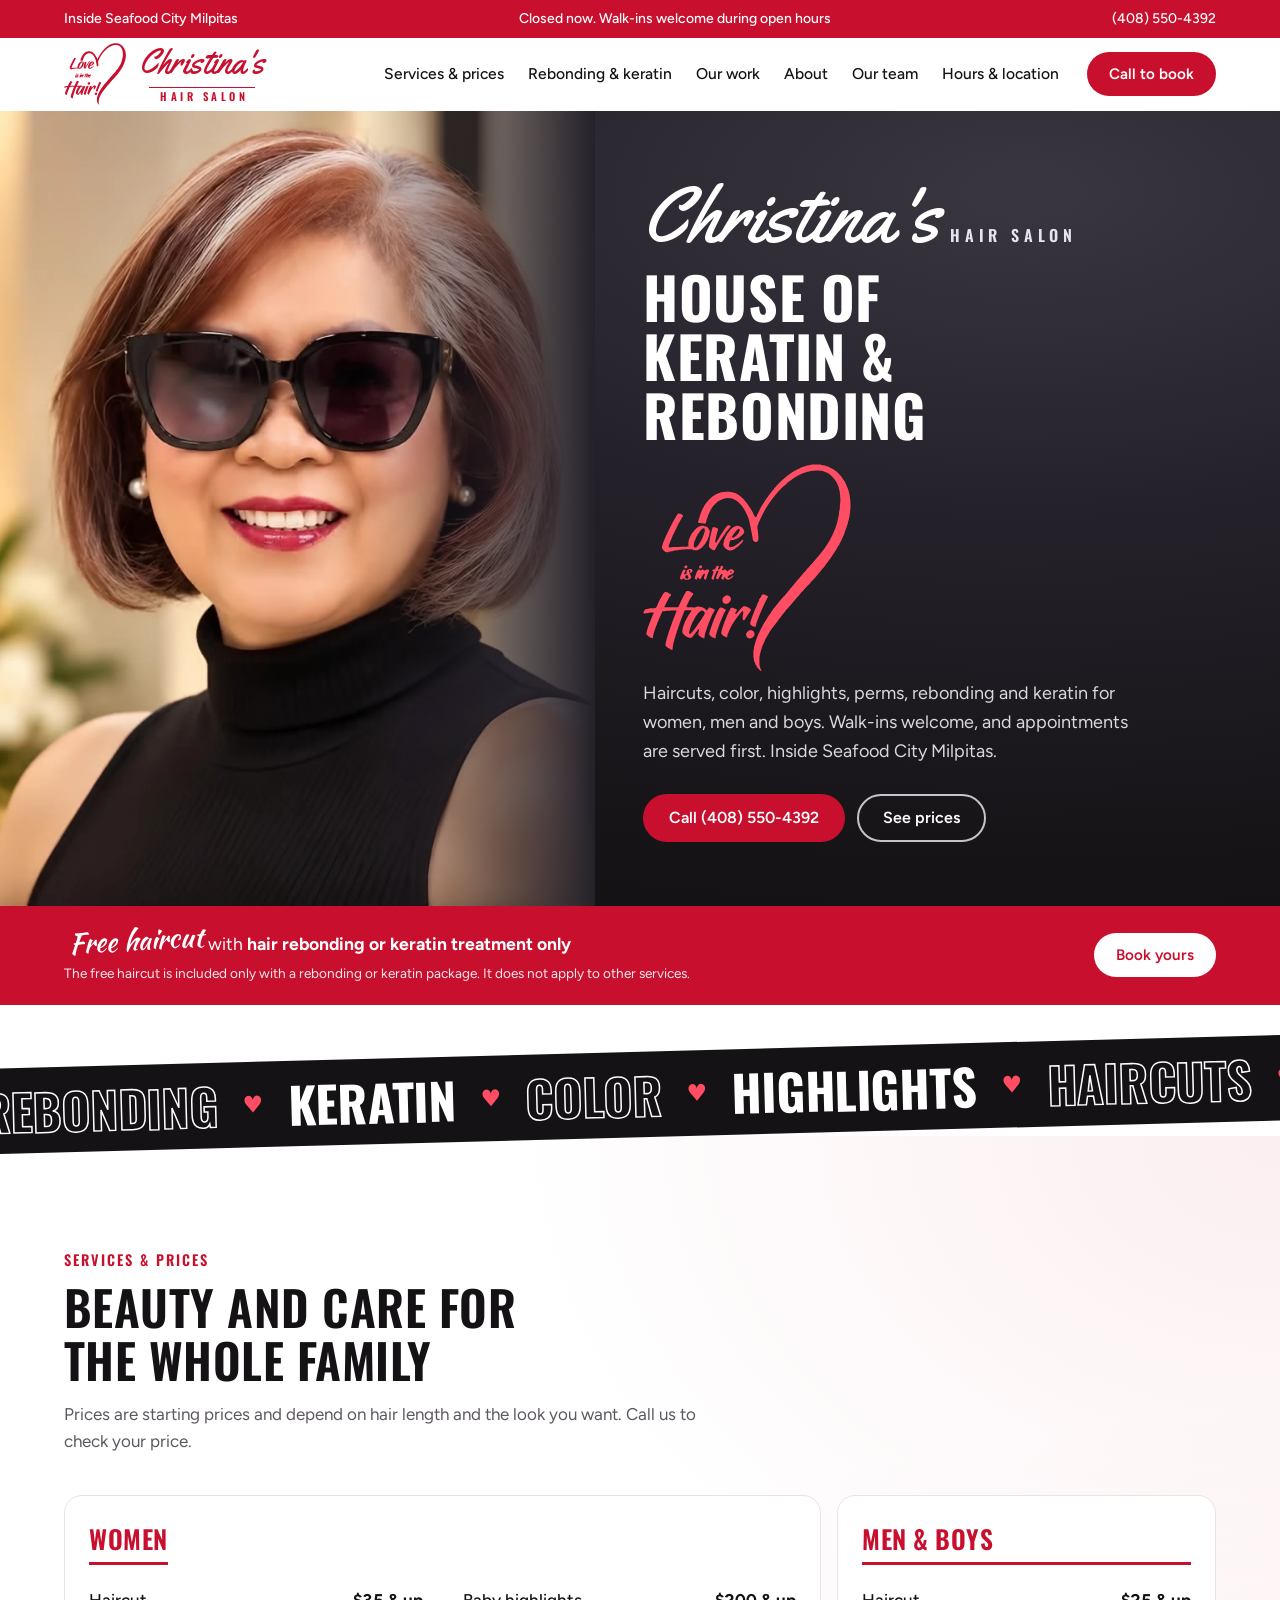
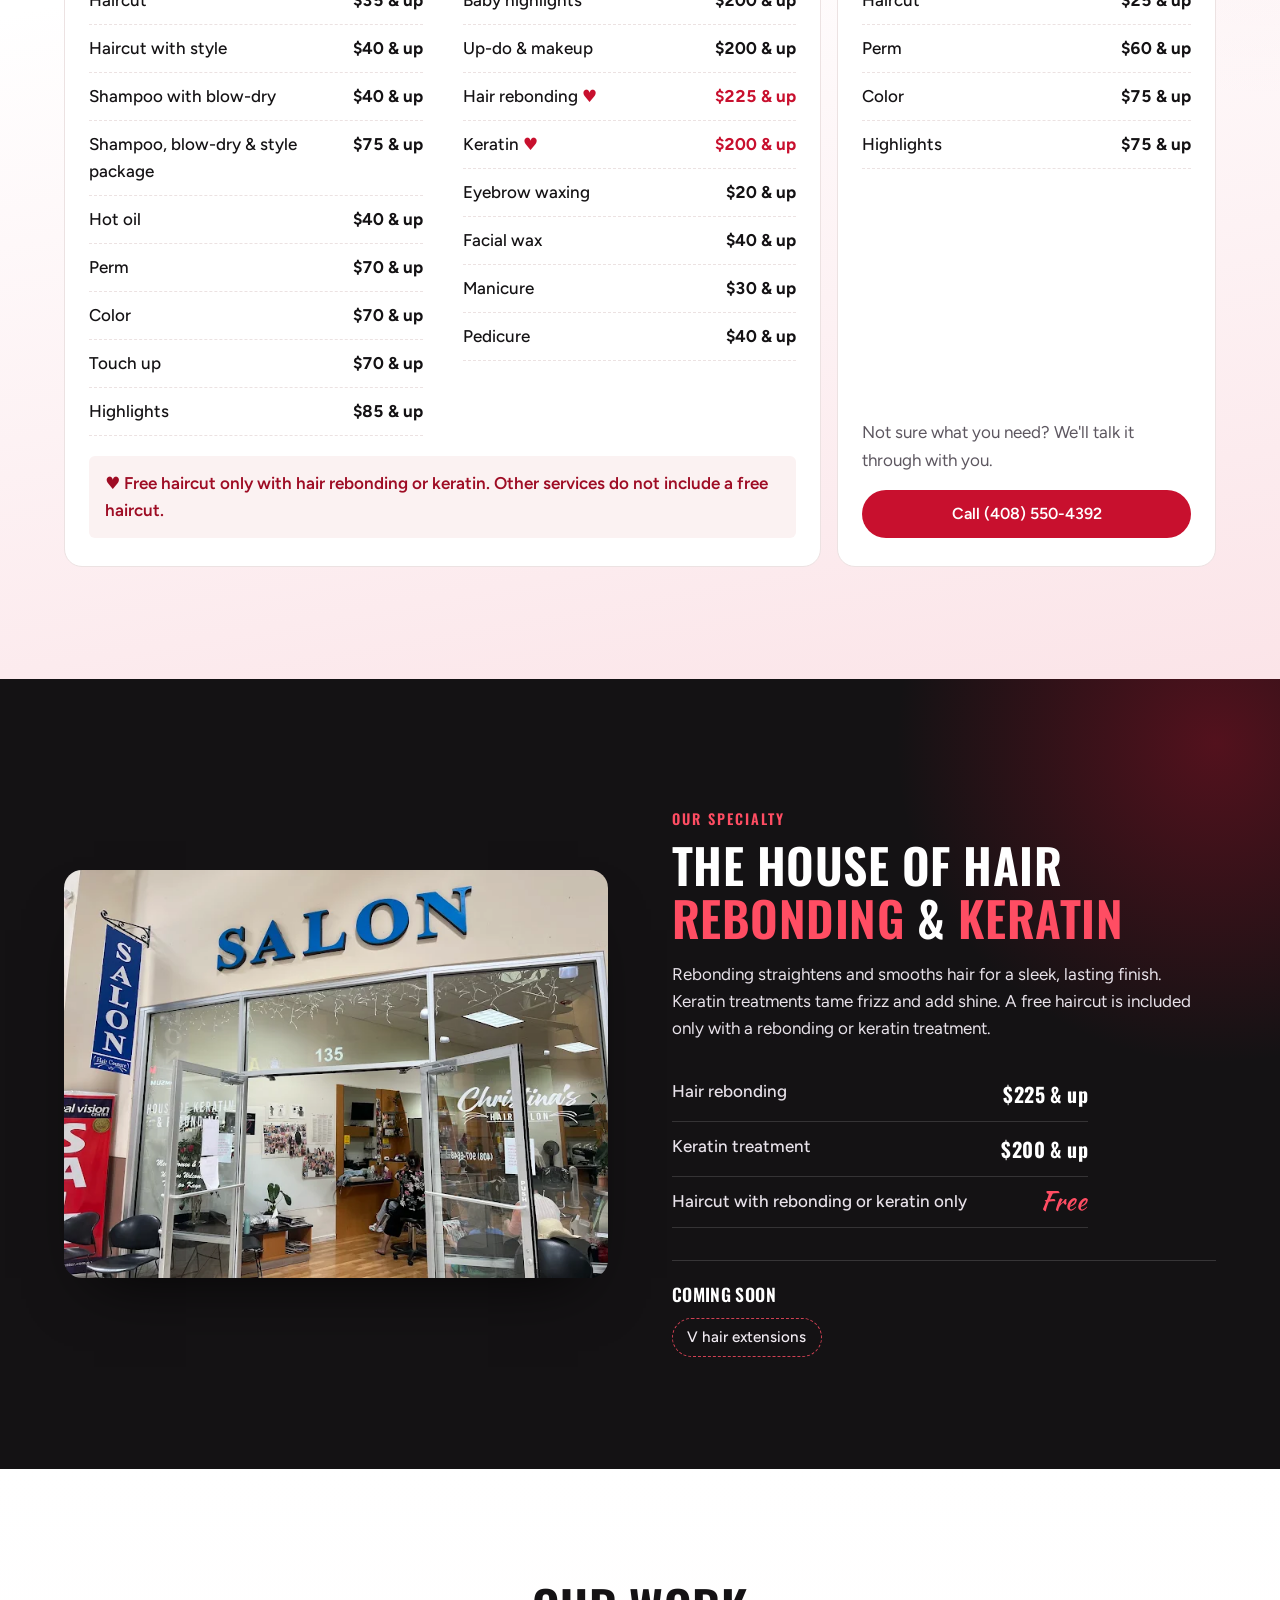
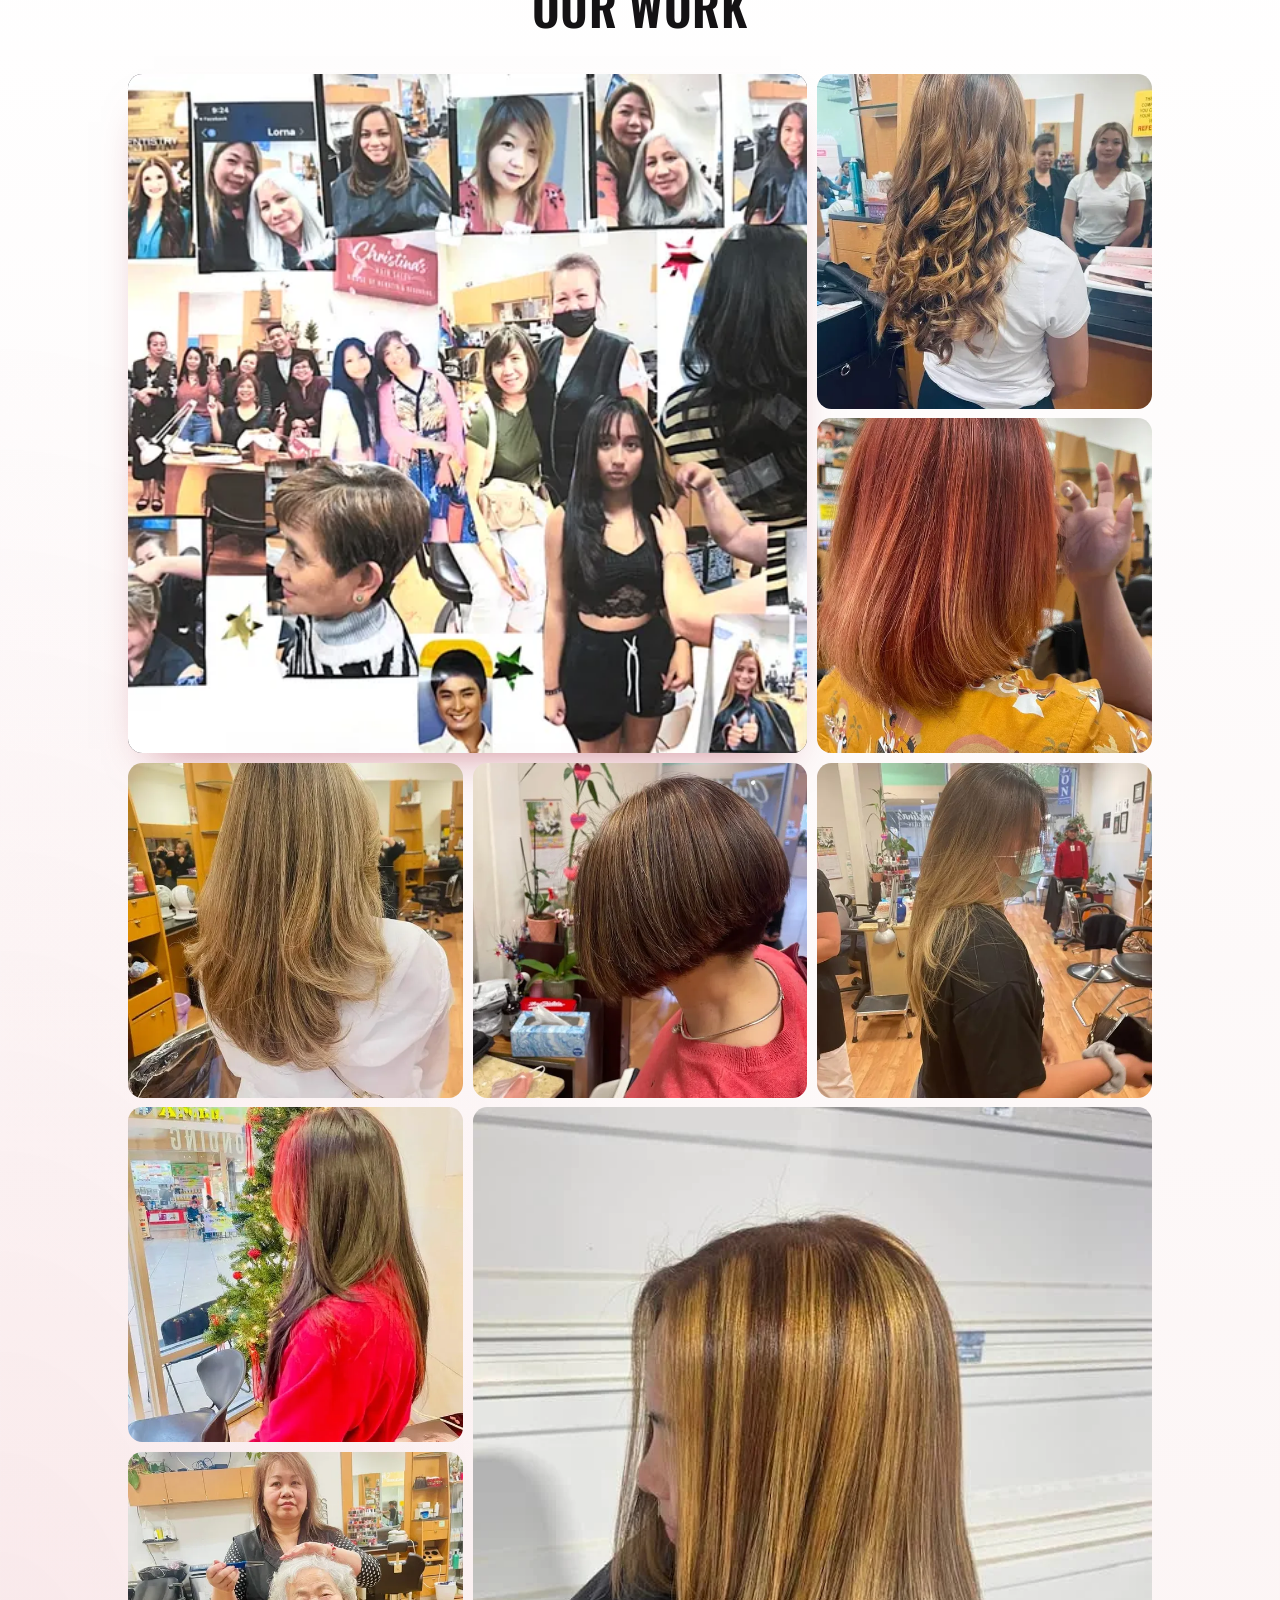
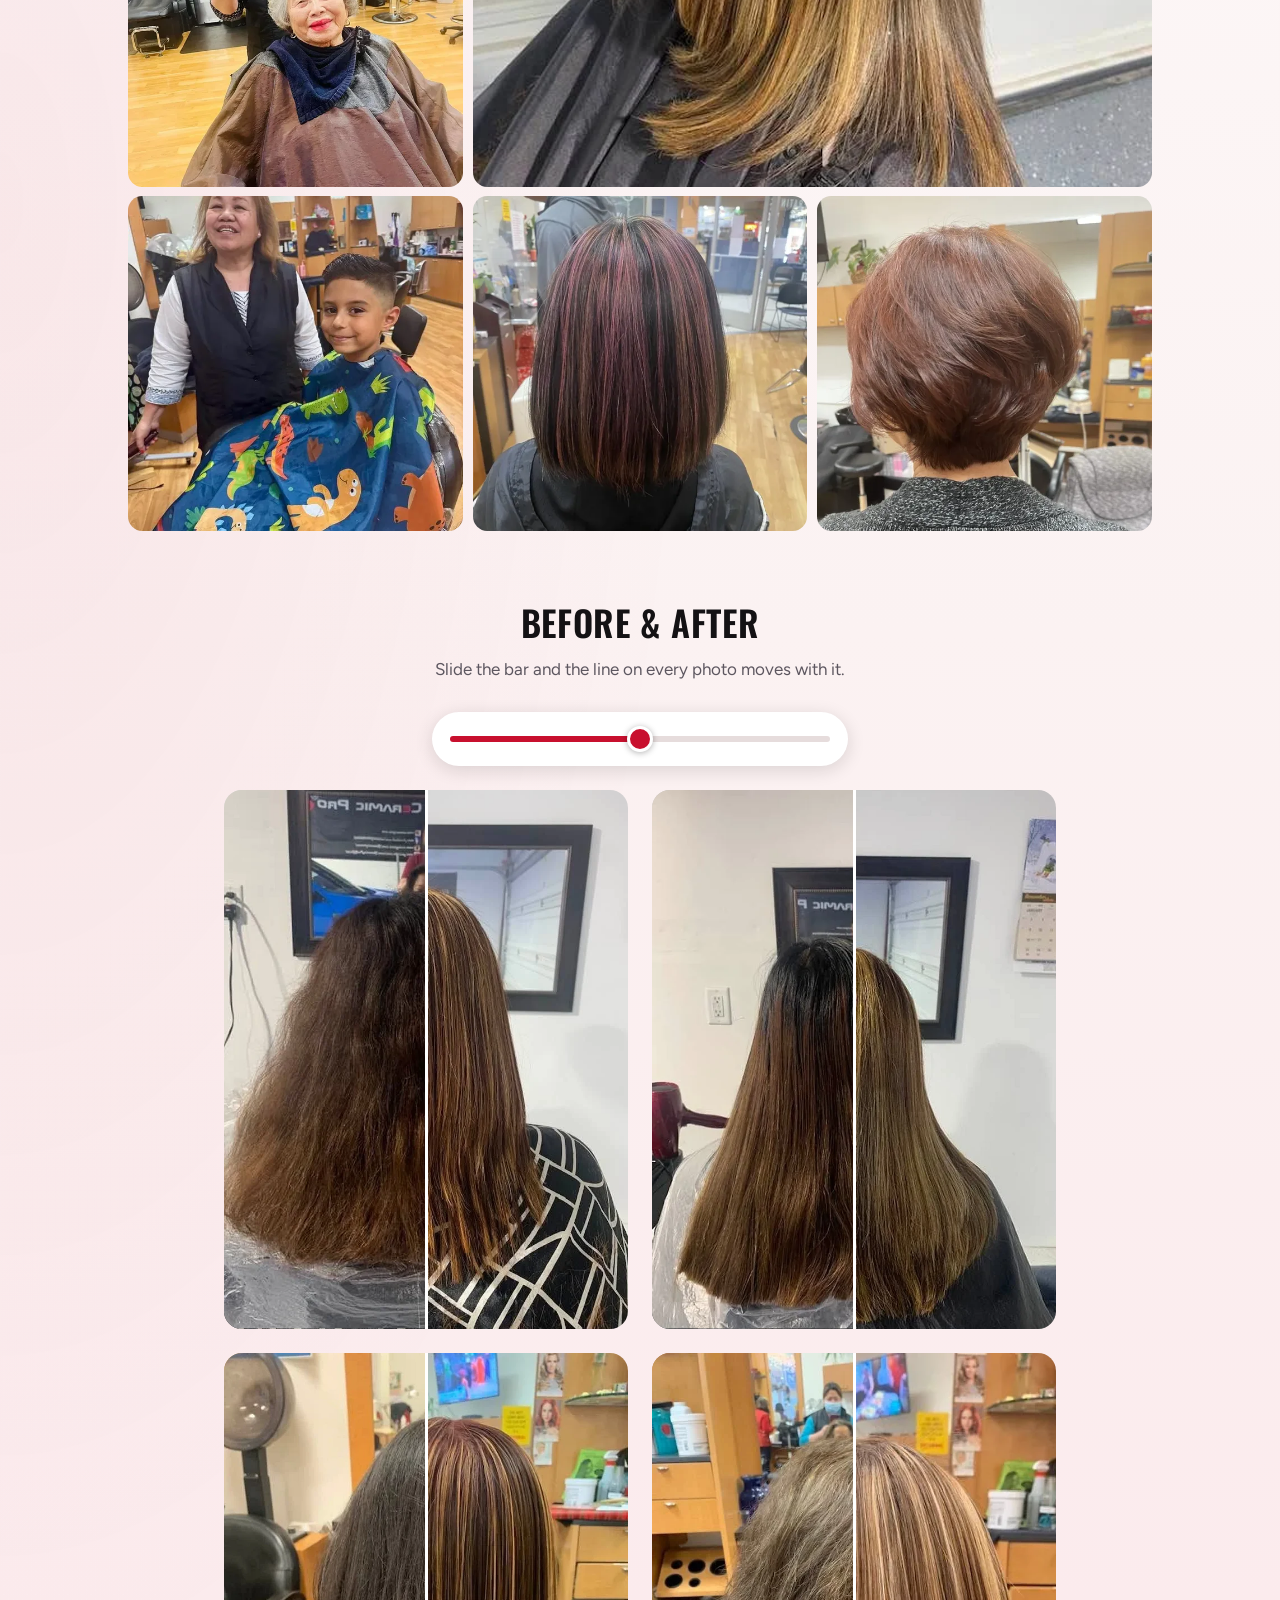
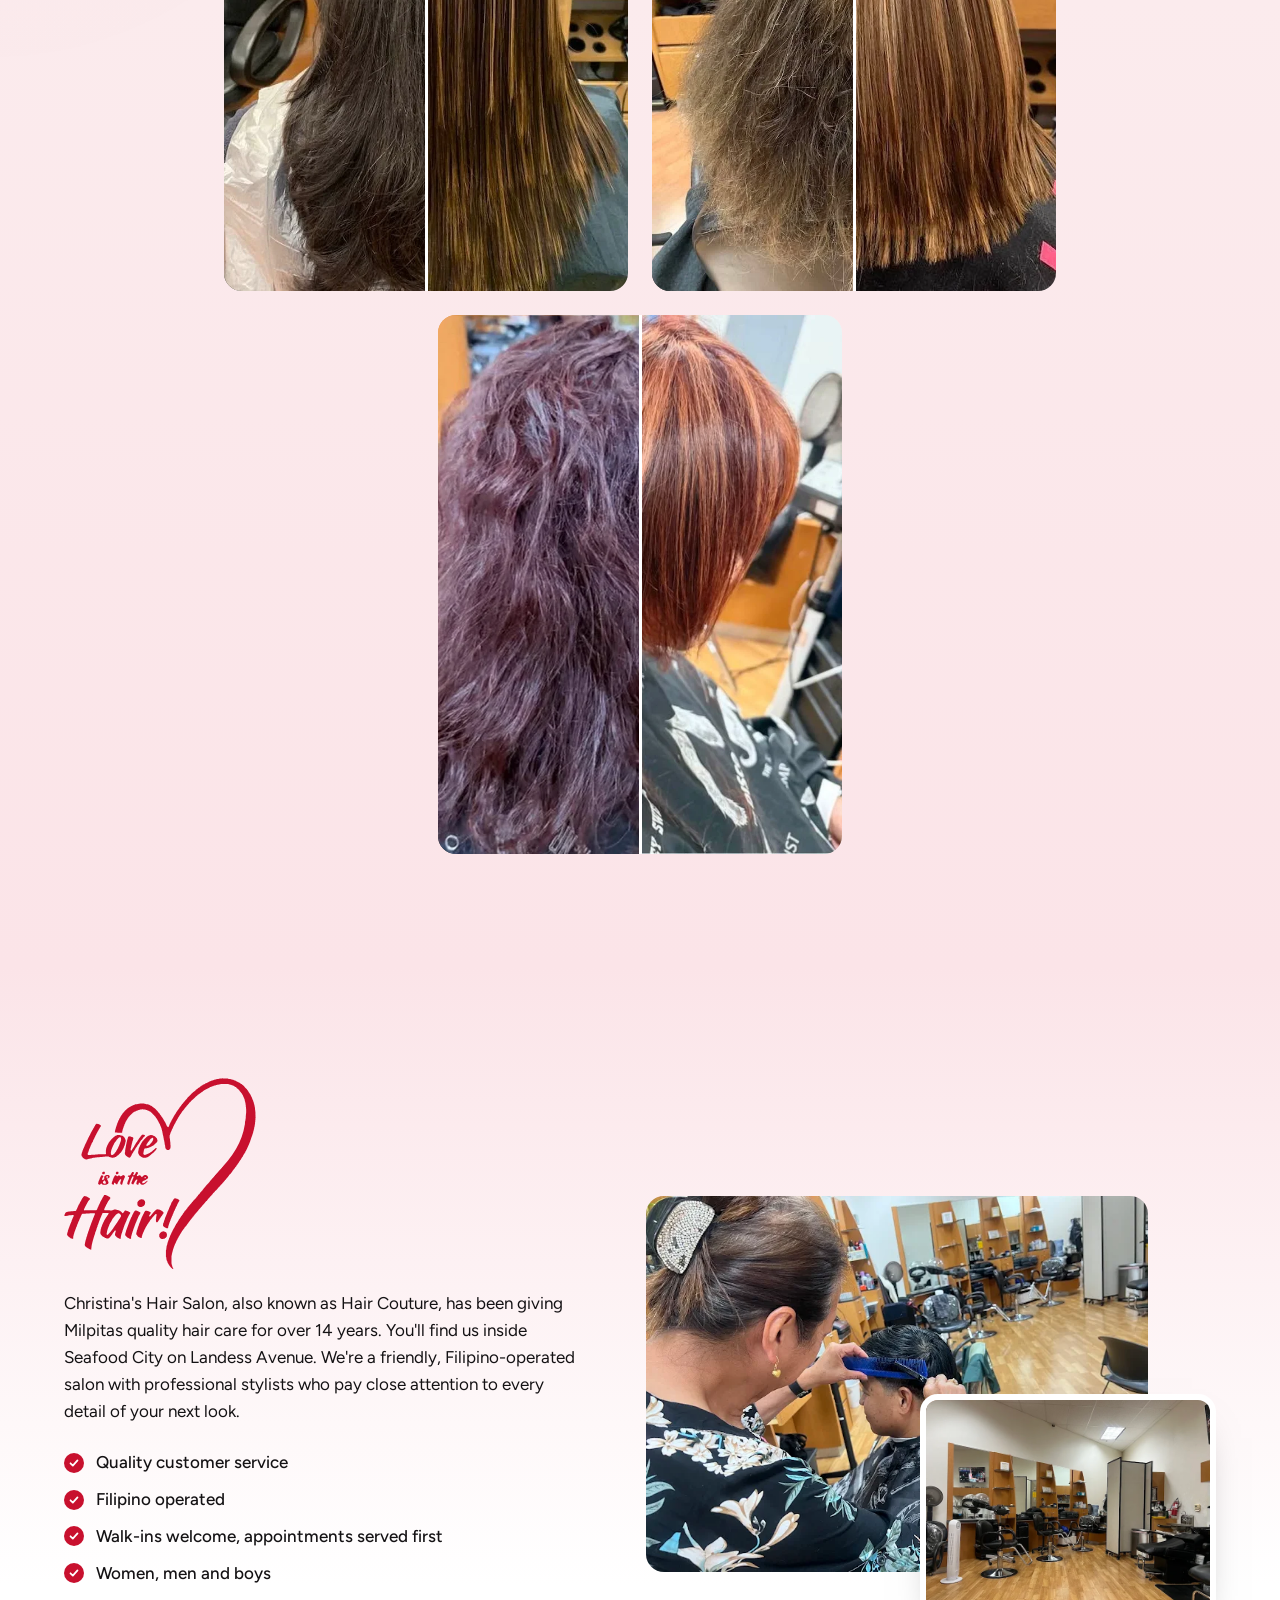
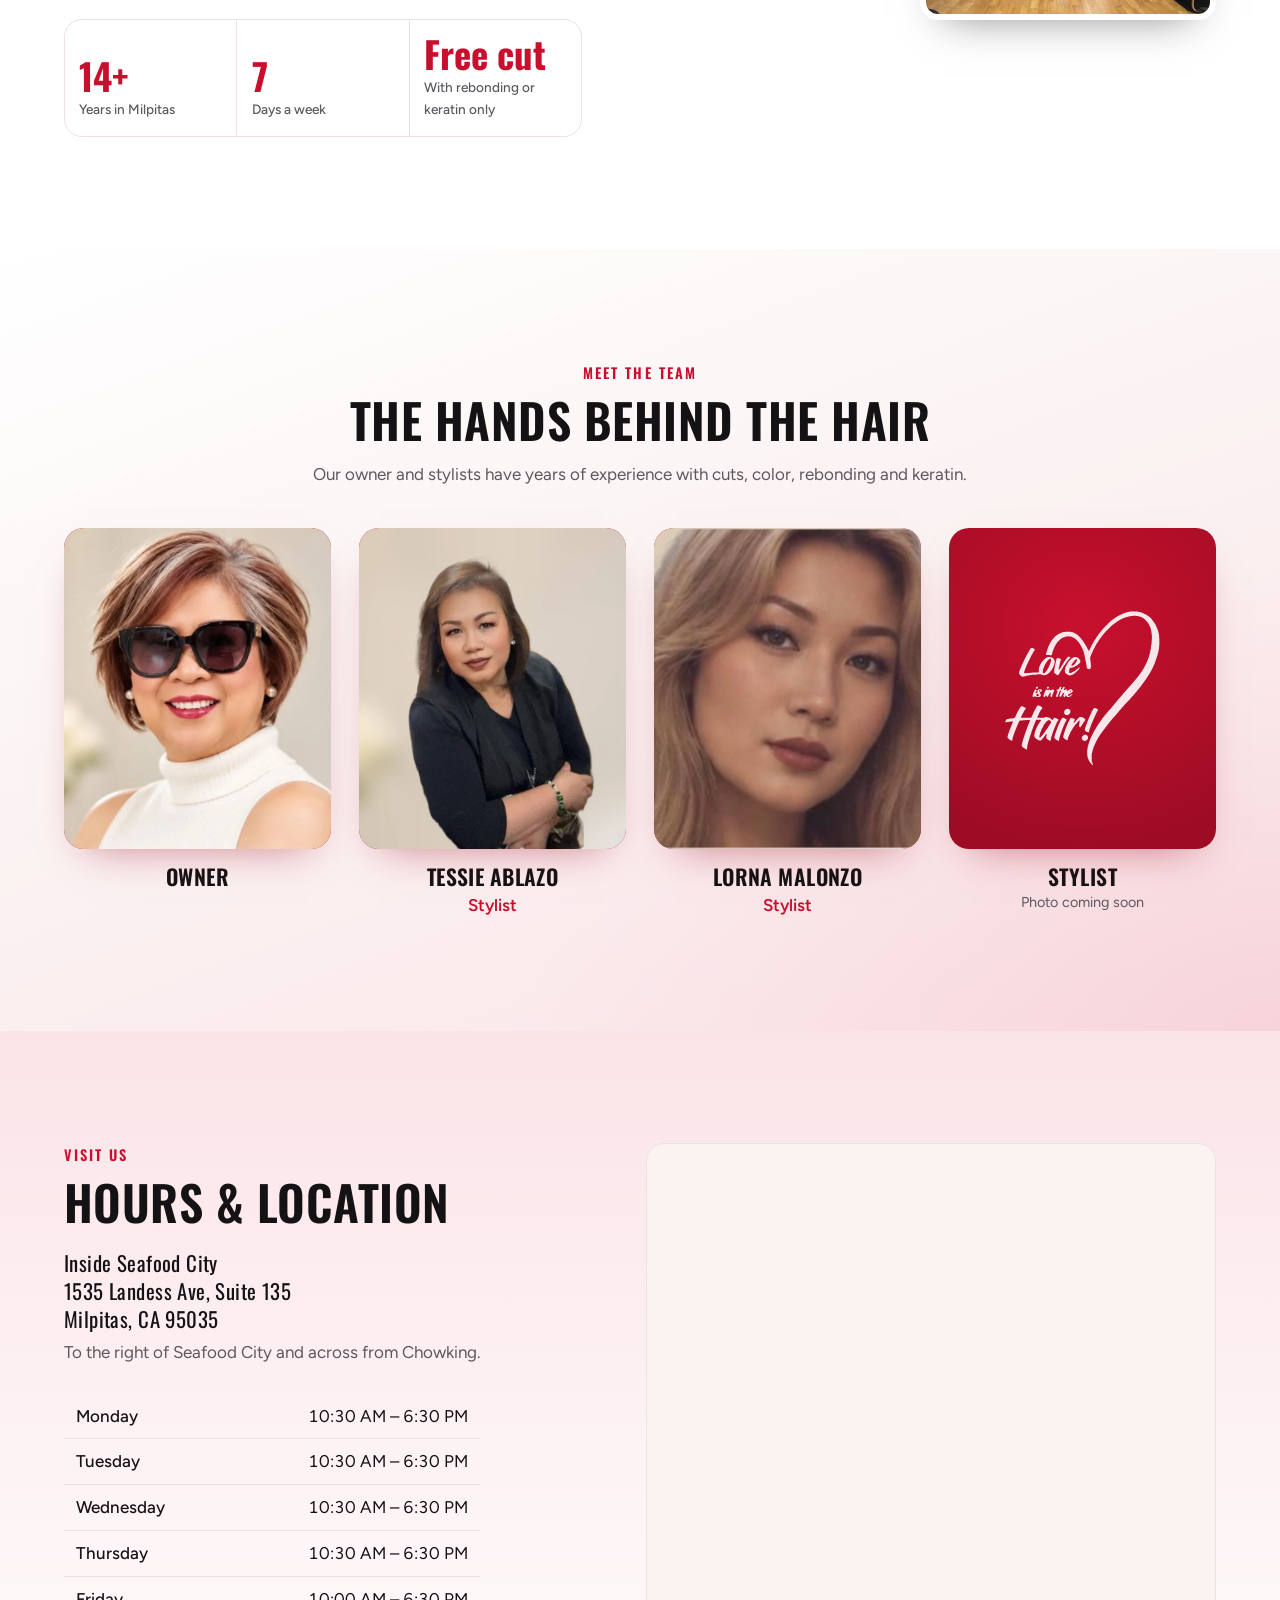
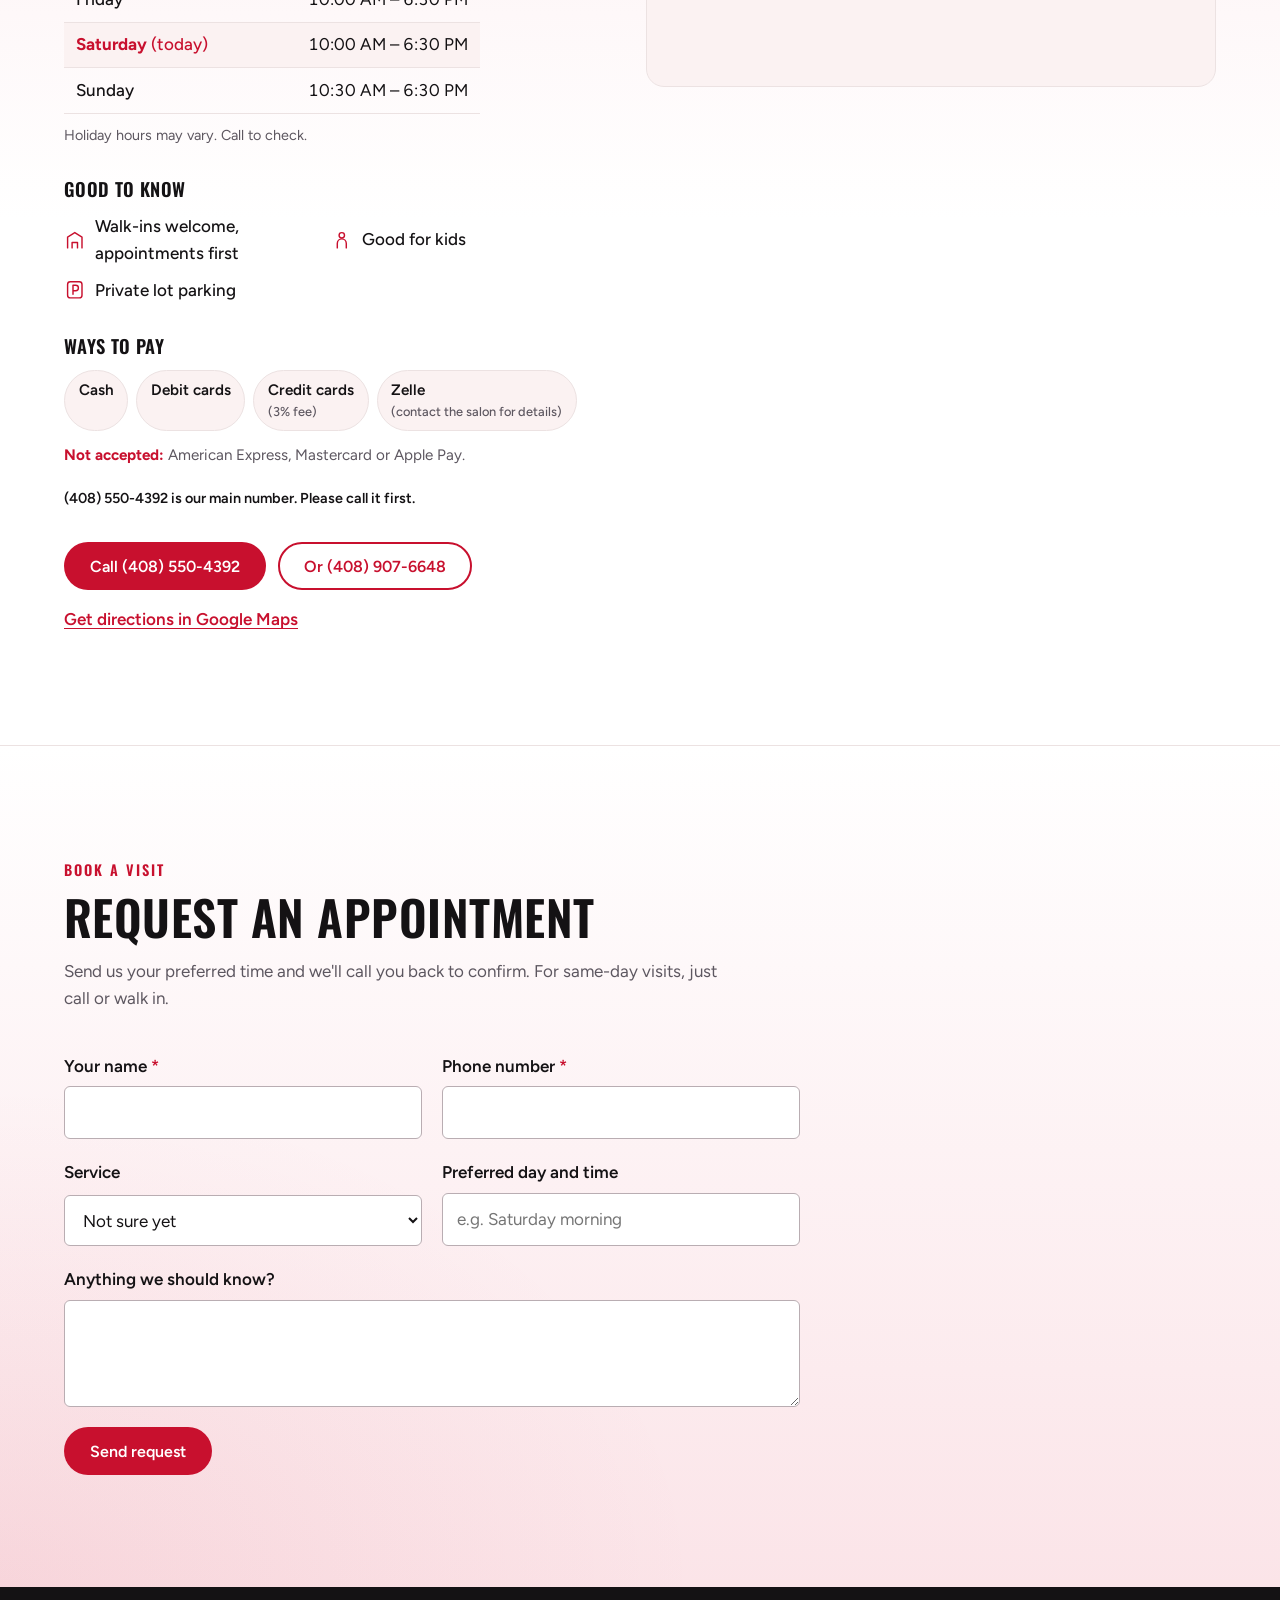
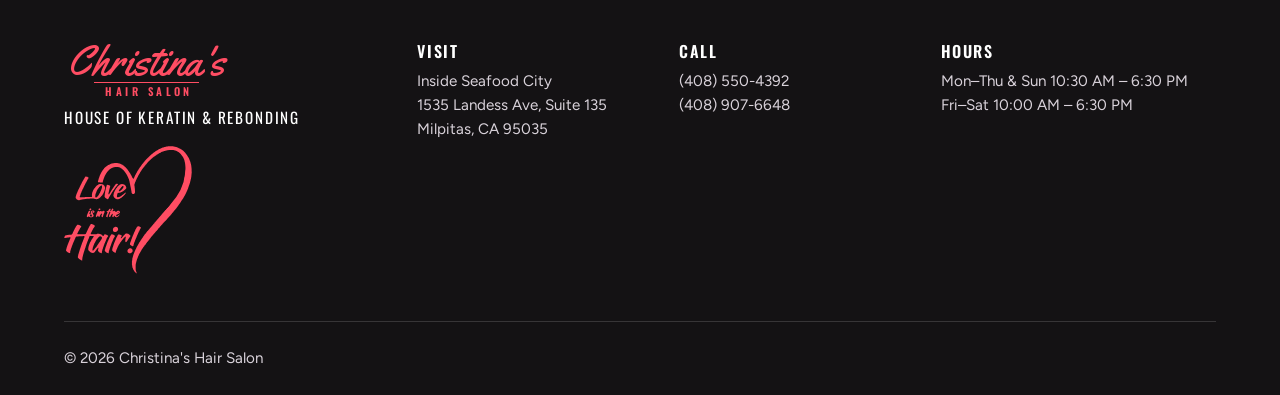
==== live/christinas-salon/index.html @ 9be122d6 "Refresh Christina's preview copy (new team photo backdrops) Co-Authored-By: Claude Opus 5.5 (1M cont" ====
<!doctype html>
<html lang="en" class="no-js">
<head>
  <meta charset="utf-8">
  <meta name="viewport" content="width=device-width, initial-scale=1">
  <!-- Preview only: remove this noindex line once Christina approves the site -->
  <meta name="robots" content="noindex, nofollow">
  <title>Christina's Hair Salon | House of Keratin &amp; Rebonding | Milpitas, CA</title>
  <meta name="description" content="Christina's Hair Salon, the house of keratin and rebonding inside Seafood City Milpitas. Haircuts, color, highlights, perms, rebonding and keratin for women, men and boys. Free haircut only with rebonding or keratin. 1535 Landess Ave, Suite 135. (408) 550-4392.">
  <meta name="theme-color" content="#141214">
  <link rel="canonical" href="https://markdv03.github.io/Christinas-salon/">
  <link rel="icon" href="favicon.svg" type="image/svg+xml">
  <link rel="apple-touch-icon" href="apple-touch-icon.png">
  <meta property="og:type" content="website">
  <meta property="og:title" content="Christina's Hair Salon | House of Keratin &amp; Rebonding">
  <meta property="og:description" content="Haircuts, color, highlights, rebonding and keratin inside Seafood City Milpitas. Free haircut with rebonding or keratin. Call (408) 550-4392.">
  <meta property="og:url" content="https://markdv03.github.io/Christinas-salon/">
  <meta property="og:image" content="https://markdv03.github.io/Christinas-salon/assets/img/share.jpg">
  <meta property="og:image:width" content="1200">
  <meta property="og:image:height" content="630">
  <meta name="twitter:card" content="summary_large_image">
  <link rel="preconnect" href="https://fonts.googleapis.com">
  <link rel="preconnect" href="https://fonts.gstatic.com" crossorigin>
  <link rel="preload" as="image" href="assets/img/owner-portrait-lg.webp" imagesrcset="assets/img/owner-portrait.webp 632w, assets/img/owner-portrait-lg.webp 1580w" imagesizes="(min-width: 900px) 50vw, 100vw" fetchpriority="high">
  <link rel="preload" as="style" href="https://fonts.googleapis.com/css2?family=Figtree:wght@400;500;600;700&family=Kaushan+Script&family=Oswald:wght@500;600;700&family=Yellowtail&display=swap">
  <link rel="stylesheet" href="https://fonts.googleapis.com/css2?family=Figtree:wght@400;500;600;700&family=Kaushan+Script&family=Oswald:wght@500;600;700&family=Yellowtail&display=swap" media="print" onload="this.media='all'">
  <noscript><link rel="stylesheet" href="https://fonts.googleapis.com/css2?family=Figtree:wght@400;500;600;700&family=Kaushan+Script&family=Oswald:wght@500;600;700&family=Yellowtail&display=swap"></noscript>
  <link rel="stylesheet" href="styles.css?v=1792438376">
  <script>document.documentElement.className = document.documentElement.className.replace("no-js", "js");</script>
</head>
<body>
  <a class="skip-link" href="#main">Skip to main content</a>

  <!-- Reusable "Love is in the Hair!" logo, traced from the salon's wall sign: the words and the heart are separate so only the heart draws in -->
  <svg width="0" height="0" style="position:absolute" aria-hidden="true">
    <defs>
      <path id="love-heart" d="m586 1031c-2-2-10-9-11-11 0-1-1-2-3-3-1-1-2-3-2-4-1-1-2-3-3-3-1-1-2-3-3-6-2-2-3-4-3-4-1-2-2-4-2-5 0 0 0-1-1-1 0 0 0-1 0-2 0 0 0-1 0-1-1 0-1-1-1-1 0-1 0-2-1-2-1-1-1-2-1-2 0-1 0-2-1-3-1-2-1-2-1-5 0-3 0-4-1-4 0 0 0-1 0-3 0-3 0-3-1-5l-1-2 0-17c0-15 0-18 0-18 1 0 1-1 1-1 0-1 0-2 1-2 0 0 0-1 0-4 0-2 0-3 0-3 1 0 1-1 1-5 0-4 0-5 1-5 0 0 0-1 0-1 0-1 0-2 0-2 1 0 1-1 1-2 0-1 0-2 1-3 1-1 1-2 1-3 0-1 0-2 1-2 0 0 0-1 0-3 0-2 0-3 1-4 1-1 1-2 1-3 0-1 0-2 1-2 1-1 1-2 1-3 0-1 0-2 0-2 1 0 1-1 1-2 0-1 0-2 1-2 0 0 0-1 0-1 0-1 1-2 2-4 0-2 1-3 1-4 0 0 0-1 1-2 1-1 1-2 1-3 0 0 0-1 1-1 0 0 0-1 0-1 0-1 0-2 1-3 1 0 1-1 1-2 0-1 0-2 1-3 1-1 1-2 1-3 0 0 0-1 1-1 1-1 2-4 2-5 0 0 0-1 1-2 1 0 1-1 1-1 0-1 1-4 2-5 1 0 1-1 1-1 0-1 0-2 1-3 1 0 1-1 1-1 0-1 3-8 4-9 1 0 1-1 1-1 0-1 1-3 2-5 0 0 2-3 4-6 1-4 3-6 3-6 0-1 1-3 2-5 2-2 3-4 3-4 0-1 1-2 1-3 1-1 2-3 3-3 1-1 1-2 1-3 0 0 0-1 1-2 1 0 2-2 3-4 1-2 2-3 2-3 0-1 1-2 2-3 0-1 1-3 2-3 0-1 1-2 1-3 0 0 1-1 1-2 1 0 2-2 2-3 1-1 2-2 3-3 0-1 1-2 1-3 1 0 1-1 2-2 1-1 1-2 2-2 0-1 1-2 1-3 1-1 2-2 3-3 0-1 1-2 2-3 0-1 1-2 2-3 1-2 2-3 3-4 0-1 1-3 2-4 1-3 2-3 3-4 1-1 2-1 2-3 1-1 2-2 2-3 1 0 1-1 1-2 0-1 0-2 2-3 3-1 3-1 5-5 1-1 2-2 3-3 0-1 1-2 1-2 0 0 1-1 2-2 1-2 2-3 2-3 0 0 1-2 2-3 2-1 3-3 3-3 0 0 1-1 1-2 1-1 2-2 2-2 0 0 1-2 2-3 2-1 3-3 3-3 0 0 1-2 3-4 2-2 4-3 4-4 2-3 2-4 3-4 1 0 2-1 2-2 0 0 1-2 3-3 1-2 2-3 2-3 0 0 3-4 7-8 4-3 7-7 7-7 0 0 1-1 2-2 1-2 2-3 2-3 0 0 1-1 2-3 1-1 2-2 2-2 0 0 1-1 2-2 1-2 2-3 2-3 0 0 1-1 2-3 1-1 2-2 2-2 0 0 1-2 3-3 2-2 3-4 3-4 0 0 1-1 2-3 1-1 2-2 2-2 0 0 1-2 3-3 2-2 3-4 3-4 0 0 1-2 3-3 2-2 3-4 3-4 0 0 1-2 2-3 2-1 3-3 3-3 0 0 1-1 1-2 1-1 2-2 2-2 0 0 1-2 3-3 2-2 3-4 3-4 0 0 2-2 4-5 2-2 4-4 4-4 0 0 1-2 2-3 2-1 3-3 3-3 0 0 1-2 3-3 1-1 2-3 2-3 0 0 2-2 4-4 1-2 3-4 3-4 0 0 1-2 3-3 1-1 2-3 2-3 0 0 1-2 2-3 2-1 3-3 3-3 0 0 2-2 3-4 2-2 4-4 4-4 0 0 2-2 4-4 2-3 4-5 4-5 0 0 1-1 2-3 1-1 2-2 2-2 0 0 2-3 5-6 3-2 5-5 5-5 0 0 1-1 2-3 1-1 2-2 2-2 0 0 2-3 5-6 3-2 5-5 5-5 0 0 1-2 2-3 2-1 3-3 3-3 0 0 1-2 2-3 3-3 4-4 5-7 1-1 2-2 2-3 2-2 3-4 3-5 0 0 1-1 1-2 2-2 3-3 4-6 1-1 2-3 2-3 1 0 2-2 3-3 0-1 1-2 1-3 0 0 1-1 1-2 1-1 2-3 3-3 0 0 1-2 2-3 1-2 2-4 3-5 0-1 1-3 3-5 1-2 2-5 2-5 1 0 2-1 2-2 0-1 1-1 1-2 1 0 1-1 1-1 0-1 0-2 1-3 1 0 2-2 3-3 1-3 2-4 3-6 1-1 2-2 3-3 0-1 1-2 1-3 1 0 1-1 1-1 0-1 0-2 1-2 2-1 2-1 2-2 0-1 1-2 1-3 1-1 2-3 4-5 1-3 2-4 3-6 1-1 2-2 3-4 1-2 2-3 2-4 1-1 2-3 3-5 1-1 2-2 2-3 0 0 1-2 2-4 2-2 3-4 3-5 1 0 1-1 1-1 0-1 0-2 1-2 0-1 1-3 2-5 2-2 3-4 3-5 1 0 1-1 1-1 0-1 0-2 1-3 1 0 1-1 1-1 0-1 3-7 4-8 1-2 3-6 3-7 0 0 1-3 2-4 1 0 1-1 1-1 0-1 0-2 1-3 1-1 1-2 1-2 0-1 1-3 2-6 2-3 3-5 3-6 0 0 0-1 1-1 0 0 0-1 0-1 0-1 0-2 1-3 1-1 1-2 1-3 0 0 0-1 1-1 1-1 2-4 2-5 0-1 0-2 1-3 1-1 1-2 1-3 0-1 0-2 1-2 1-1 2-4 2-5 0 0 0-1 0-1 1 0 1-1 1-2 0-2 0-3 1-4 1-1 1-2 1-3 0 0 0-1 1-1 0 0 0-1 0-1 0-1 0-2 0-2 1 0 1-1 1-2 0 0 0-1 1-1 0 0 0-1 0-3 0-1 0-2 0-2 1 0 1-1 1-1 0-1 0-2 1-3 1-1 1-2 1-2 0-1 0-2 1-3 1-1 1-2 1-4 0-1 0-2 1-2 0 0 0-1 0-3 0-2 0-3 0-3 1 0 1-1 1-2 0-2 0-3 1-3 0 0 0-1 0-2 0-2 0-3 1-3 1-1 1-1 1-5 0-3 0-4 0-4 1 0 1-1 1-3 0-1 0-2 1-2 0 0 0-1 0-5 0-4 0-5 0-5 1 0 1-1 1-5 0-4 0-5 1-5 0 0 0-1 0-3 0-1 0-2 0-2 1 0 1-2 1-14 0-11 0-13-1-13 0 0 0-1 0-5 0-3 0-4 0-4-1 0-1-1-1-5 0-4 0-5-1-5 0 0 0-1 0-5 0-3 0-4-1-4 0 0 0-1 0-2 0-1 0-2-1-2 0 0 0-1 0-2 0-1 0-2 0-2-1 0-1-1-1-2 0-1 0-2-1-2 0 0 0-1 0-2 0 0 0-1-1-1 0 0 0-1 0-3 0-3 0-3-2-7-1-2-2-4-2-5 0 0 0-1-1-1 0 0 0-1 0-1 0-1-2-6-3-7-1 0-1-1-1-2 0 0 0-1-1-1 0 0 0-1 0-1 0-1 0-2-1-2 0-1-1-2-2-3-1-2-2-3-2-4-1 0-1-1-1-2 0 0 0-1-2-2-1-1-2-2-2-3 0 0-2-2-3-4-2-1-3-3-3-3 0 0-1-1-1-2-1-1-2-2-2-2 0-1-11-11-12-12-1 0-2-1-3-3-1-1-3-2-4-3-1 0-2-1-3-1 0 0-1-1-3-2-1-1-3-2-3-2-2-1-4-2-4-2-1 0-2-1-4-1-2-1-3-2-4-2 0 0-1 0-1 0 0-1-1-1-1-1-1 0-2 0-2-1 0 0-1 0-2 0 0 0-1 0-1-1 0 0-1 0-1 0-1 0-2 0-2 0 0-1-1-1-2-1-2 0-3 0-3 0 0-1-1-1-2-1-1 0-2 0-2-1 0 0-1 0-5 0-4 0-5 0-5 0 0-1-2-1-11-1-9 0-11 0-11 1 0 0-1 0-5 0-4 0-5 0-5 1 0 0-1 0-3 0-1 0-2 0-2 0 0 1-1 1-4 1-2 0-3 0-3 1 0 0-1 0-2 0 0 0-1 0-1 1 0 0-1 0-3 0-1 0-2 0-2 1 0 0-1 0-2 0-1 0-2 0-2 0 0 1-1 1-2 1-1 0-2 0-2 1 0 0-1 0-2 0-1 0-2 0-2 1 0 0-1 0-1 0-1 0-2 0-2 1 0 0-1 0-1 0-1 0-2 0-3 1-1 1-2 1-2 1-1 0-2 1-4 1-2 2-3 2-4 2-2 0-3 0-7 2-3 2-5 3-5 3-1 0-16 7-17 9-1 0-3 2-5 3-2 1-5 2-5 2 0 1-2 2-3 3-1 0-3 1-4 2 0 1-2 2-3 3-3 1-4 2-6 4-1 0-2 1-2 1 0 0-1 1-2 2-1 1-3 2-4 2-1 1-3 2-4 3-1 1-2 2-2 2 0 0-1 1-2 1-1 1-2 2-2 2 0 0-2 1-3 2-1 2-3 3-3 3 0 0-2 1-3 3-2 1-4 3-4 3-1 0-2 1-2 2 0 1-1 2-2 2-1 0-2 1-2 2-1 1-2 2-3 2-1 1-5 5-7 7 0 0-1 1-1 1-2 1-9 9-10 10-1 1-2 2-3 3-1 0-2 1-2 2 0 0-1 1-1 1-1 0-2 1-2 2 0 0-2 2-3 4-2 1-3 3-3 3 0 0-1 2-3 4-2 1-3 3-3 3 0 0-1 1-2 2-1 2-2 3-2 3 0 0-1 2-3 3-1 2-3 4-3 5-1 1-2 2-2 2-1 0-2 1-2 2-1 2-2 3-4 5-1 1-2 3-2 4-1 1-2 3-4 4-1 1-2 3-3 4-1 2-2 3-3 5-2 2-3 3-3 5 0 0 0 1-2 2-1 1-2 3-3 4-1 2-2 4-3 5 0 1-1 2-2 3 0 1-1 3-1 3-1 0-2 1-2 2 0 1-1 1-1 2-1 0-1 1-1 1 0 1 0 2-1 2-1 2-2 4-5 8-2 4-3 6-4 8-1 0-1 1-1 2 0 0 0 1-1 1-1 2-4 8-4 9 0 0 0 1-1 1 0 1-1 2-2 3 0 1-1 2-1 3-1 0-1 1-1 1 0 1 0 2-1 3-1 0-1 1-1 2 0 0 0 1-1 1-1 1-2 4-2 5 0 1 0 2-1 2-1 1-2 4-2 5 0 1 0 2-1 2-1 1-4 8-4 9 0 0-1 3-3 6-2 5-3 6-3 7 0 1 0 2-1 2 0 0 0 1 0 1 0 1 0 2-1 2 0 0 0 1 0 1 0 1 0 2-1 2 0 0 0 1 0 1 0 1 0 2-1 3l-1 2 0 7c0 5 0 7 0 7 1 0 1 1 1 2 0 1 0 2 0 2 1 0 1 1 1 4 0 4 0 5 0 5 1 0 1 1 1 5 0 4 0 5 1 5 0 0 0 1 0 6 0 6 0 7 0 7 1 0 1 2 1 8 0 6 0 8-1 8 0 0 0 1 0 2 0 1 0 2 0 2-1 0-1 1-1 1 0 2-5 7-7 7 0 0-1 0-1 0-1 1-4 1-5 1 0-1-1-1-2-1-2 0-3-1-7-4-3-3-3-4-3-5 0 0 0-1-1-1 0 0 0-1 0-2 0-1 0-2-1-2 0 0 0-1 0-5 0-3 0-4 0-4-1 0-1-1-1-2 0-1 0-2-1-2 0 0 0-1 0-2 0-1 0-2 0-2-1 0-1-1-1-5 0-3 0-4-1-4 0 0 0-1 0-2 0-1 0-2 0-2-1 0-1-1-1-3 0-3 0-3-1-5-1-1-1-2-1-4 0-1 0-2-1-2 0 0 0-1 0-4 0-2 0-3-1-3 0 0 0-1 0-2 0 0 0-1-1-1 0 0 0-1 0-4 0-4 0-4-1-5-1 0-1-1-1-3 0-1 0-2 0-2-1 0-1-1-1-3 0-2 0-3-1-3 0 0 0-1 0-2 0-1 0-2 0-2-1 0-1-1-1-3 0-3 0-3-1-5-1-2-1-2-1-4 0-3 0-3-1-5-1-1-1-2-1-3 0-1 0-2-1-2 0 0 0-1 0-2 0-1 0-2-1-3-1 0-1-1-1-1 0-1 0-2-1-3-1-1-1-2-1-3 0-1 0-2-2-4 0-2-1-3-1-3 0-1-3-8-4-9-1 0-1-1-1-1 0-1-3-7-4-9 0 0-1-2-2-3-1-2-2-3-2-3 0-1-1-2-1-3-1-1-2-2-2-3-1 0-1-1-1-1 0-1 0-2-1-3-1 0-2-1-2-2 0-1-1-2-2-2-1-1-2-3-2-4-1-1-2-3-3-4-1-1-2-2-2-2 0 0-1-1-2-2-1-1-2-3-2-3 0-1-1-2-2-2 0 0-1-1-1-1-1-1-7-8-8-8 0 0-1-1-2-2-2-1-3-2-3-2 0 0-1-1-2-2-2-1-3-2-7-4-3-1-5-3-5-3-2-1-4-2-5-2 0 0-1 0-2-1-1-1-2-1-3-1-1 0-2 0-4-1l-3-2-5 0c-5 0-6 0-6 0-1-1-7-1-8-1 0 1-1 1-5 1-4 0-5 0-5 0 0 1-1 1-1 1-1 0-2 0-3 1-1 1-2 1-3 1-1 0-2 0-3 1-1 1-2 1-3 1 0 0-1 0-1 0 0 1-1 1-1 1-1 0-2 0-3 1-1 1-2 1-2 1-1 0-11 5-13 6-1 1-3 2-4 3-1 0-2 1-2 1 0 1-1 2-2 2-1 1-16 15-16 16 0 0-1 2-3 3-1 1-2 3-2 3 0 0-1 1-1 2-1 1-2 2-2 2 0 1-1 1-1 2-1 0-1 1-1 1 0 1 0 2-1 3-1 0-2 1-2 2 0 1-1 1-1 2-1 0-1 1-1 1 0 1-2 5-3 7 0 0-1 1-2 2 0 1-1 2-1 3-1 0-1 1-1 2 0 1-3 7-4 9-1 0-1 1-1 2 0 2 0 3-2 5 0 2-1 3-1 4 0 0 0 1-1 2-1 1-1 2-1 3 0 2 0 3-1 4-1 1-1 2-1 3 0 0 0 1-1 1 0 0 0 1 0 1 0 1 0 2-1 3-1 0-1 1-1 4 0 2 0 3-1 3 0 0 0 1 0 2 0 0 0 1-1 1 0 0 0 1 0 3 0 2 0 3-1 4l-2 1-6 0c-5 0-6 0-6 0 0-1-1-1-6-1-5 0-6 0-6-1 0 0-1 0-6 0-5 0-6 0-6-1-1-1-1-2 0-3 0 0 0-1 0-3 0-2 0-3 1-3 0 0 0-1 0-2 0-1 0-2 1-2 0 0 0-1 0-2 0 0 0-1 1-1 0 0 0-1 0-2 0 0 0-1 0-1 1 0 1-1 1-2 0 0 0-1 0-1 1 0 1-1 1-2 0-1 0-2 0-2 1 0 1-1 1-1 0-1 0-2 1-2 0 0 0-1 0-2 0-1 0-2 0-2 1 0 1-1 1-1 0-1 0-2 1-3 1-1 1-2 1-3 0-1 0-2 1-2 1-1 1-2 1-3 0-2 0-3 2-7 2-3 3-5 3-6 0-1 0-2 1-3 1-1 1-2 1-3 0 0 0-1 2-2 1-1 1-2 1-3 0-1 0-2 1-2 1-1 1-2 1-2 0-1 0-2 1-3 2-1 4-5 4-7 0 0 1-1 1-2 2-2 3-3 4-6 1-1 2-3 3-4 2-1 2-2 2-3 0 0 0-1 1-1 0-1 1-1 1-2 0 0 2-2 4-4 2-2 3-4 3-4 0 0 3-3 6-7 4-3 7-7 7-7 0 0 1-1 2-2 1 0 3-1 4-3 1-1 3-2 4-3 2-1 3-2 4-3 1 0 2-1 3-1 1-1 2-2 3-2 1-2 16-9 17-9 0 0 1 0 1 0 0-1 1-1 1-1 1 0 2 0 3-1 1-1 2-1 2-1 1 0 2 0 3-1 1-1 2-1 4-1 1 0 2 0 2 0 0-1 1-1 3-1 3 0 4 0 4-1 0 0 1 0 3 0 2 0 3 0 3-1 0 0 1 0 3 0 3 0 4 0 4-1 0 0 2 0 11 0 10 0 12 0 12 0 0 1 1 1 4 1 2 0 3 0 3 1 0 0 1 0 1 0 1 0 2 0 2 0 0 1 1 1 2 1 1 0 2 0 2 1 0 0 1 0 4 0 2 0 3 0 3 1 0 0 1 0 1 0 1 0 3 1 5 2 2 1 4 2 5 2 0 0 4 2 6 3 2 2 3 2 5 3 1 1 2 2 2 2 1 0 2 1 4 3 1 0 3 1 4 3 1 1 3 2 3 2 0 0 2 1 3 2 1 2 3 3 4 4 0 0 1 1 1 1 1 1 3 3 5 6 2 2 4 4 4 4 0 0 1 2 3 3 1 1 2 3 2 3 0 0 1 2 2 3 2 1 3 3 4 4 1 2 2 3 3 5 1 1 2 2 2 2 0 0 1 1 1 2 1 1 2 2 2 2 0 1 1 1 1 2 1 0 1 1 1 1 0 1 0 2 1 3 1 0 2 1 2 2 1 1 2 3 3 4 0 1 1 2 2 3 1 2 2 4 3 5 0 1 1 3 2 4 1 2 2 4 3 4 1 1 1 2 1 2 0 1 0 2 1 3 1 1 1 2 2 2 0 1 1 2 1 3 1 0 1 1 1 1 0 1 0 2 1 3 1 1 1 2 1 3 0 0 0 1 1 1 1 2 4 8 4 9 0 0 0 1 1 1 0 1 1 1 1 2 1 1 2 3 4 3 1 1 4-1 4-2 0-1 0-2 1-3 1 0 1-1 1-2 0 0 0-1 1-1 0 0 0-1 0-2 0 0 0-1 0-1 1 0 1-1 1-1 0-1 1-4 3-7 2-3 3-6 3-7 0-1 1-3 3-4 1-1 1-2 1-2 0-1 3-8 4-9 1 0 1-1 1-2 0 0 0-1 1-1 0-1 1-3 3-5 1-2 2-4 2-4 0-1 1-2 1-3 1-1 2-2 2-3 0 0 1-1 2-3 1-2 2-4 2-4 1 0 2-2 3-3 0-1 1-3 2-3 0-1 1-2 1-3 0 0 1-1 1-2 1 0 2-2 2-3 1-1 2-2 2-3 1 0 1-1 1-2 1 0 1-1 2-2 1-1 1-2 2-2 0-1 1-2 1-3 1-1 2-2 2-3 1 0 1-1 2-2 1-1 1-2 2-2 0-1 1-2 2-3 0-1 1-2 1-2 0 0 1-1 1-2 1-1 2-2 2-2 0-1 1-2 2-3 2-1 2-2 2-2 0-1 0-2 2-4 2-2 3-2 4-5 1-1 2-3 4-4 1-1 2-3 2-3 0 0 1-2 2-3 2-1 3-3 3-3 0 0 1-2 3-3 1-1 2-3 2-3 0 0 2-2 3-4 2-2 4-4 4-4 0 0 1-1 2-3 2-1 3-3 3-3 1-1 29-30 30-30 0 0 2-2 4-4 2-1 4-3 4-3 0 0 2-1 3-3 2-2 4-3 4-3 0 0 2-1 3-3 1-1 3-2 3-2 0 0 2-1 3-2 1-2 3-3 4-4 2-1 3-2 4-3 1 0 2-1 3-1 0-1 1-1 2-2 1-1 2-1 2-2 1 0 2-1 3-2 1 0 2-1 2-1 0 0 1-1 2-1 1-1 2-2 3-3 1 0 2-1 3-1 0 0 1-1 2-2 1 0 2-1 2-1 1 0 2-1 3-2 1 0 2-1 3-1 0 0 2-1 4-2 2-1 4-3 4-3 1-1 16-8 17-8 0 0 1-1 3-1 2-1 3-2 4-2 0 0 1 0 2-1 1-1 2-1 2-1 1 0 2-1 4-1 2-2 3-2 5-2 1 0 2 0 2-1 0 0 1 0 1 0 1 0 2 0 2 0 0-1 1-1 2-1 0 0 1 0 1 0 0-1 1-1 1-1 1 0 2 0 3-1 1-1 2-1 4-1 2 0 3 0 3 0 0-1 1-1 2-1 1 0 2 0 2 0 0-1 1-1 2-1 2 0 3 0 3-1 0 0 1 0 3 0 2 0 3 0 3-1 0 0 1 0 2 0 1 0 2 0 2 0 0-1 2-1 7-1 5 0 7 0 7 0 1-1 2-1 3-1 0 1 2 1 14 1 13 0 15 0 15 1 0 0 1 0 2 0 0 0 1 0 1 1 0 0 1 0 3 0 2 0 3 0 3 1 0 0 1 0 3 0 1 0 2 0 2 1 0 0 1 0 2 0 1 0 2 0 2 1 0 0 1 0 3 0 1 0 2 0 2 0 0 1 1 1 1 1 1 0 2 1 4 1 2 2 3 2 4 2 1 0 2 0 2 0 0 1 1 1 1 1 1 0 2 1 4 1 2 1 3 2 3 2 1 0 16 7 17 8 0 0 1 1 2 2 1 0 2 1 3 1 0 1 1 1 2 1 0 1 1 1 2 2 1 1 2 1 2 2 1 0 2 1 3 1 1 1 2 2 4 3 1 1 3 2 4 3 1 2 3 3 3 3 1 0 2 1 2 2 0 0 3 3 6 7 3 3 6 6 6 6 0 0 1 2 2 3 2 1 3 3 3 4 2 2 3 3 4 4 0 1 1 2 2 4 1 1 2 2 2 3 1 1 2 2 2 3 2 2 3 3 3 4 0 0 1 2 3 4 1 2 2 4 2 5 1 0 1 1 1 1 0 1 0 2 1 3 1 0 1 1 1 2 0 0 0 1 1 1 1 1 2 4 2 5 0 0 0 1 1 1 1 1 1 2 1 3 0 0 0 1 0 1 1 0 1 1 1 1 0 1 1 2 1 4 1 2 2 3 2 4 0 0 0 1 0 1 1 0 1 1 1 1 0 1 0 2 1 3 1 1 1 2 1 3 0 0 0 1 1 1 0 0 0 1 0 1 0 1 0 2 0 2 1 0 1 1 1 1 0 1 0 2 1 2 0 0 0 1 0 2 0 1 0 2 0 2 1 0 1 1 1 1 0 1 0 2 0 2 1 0 1 1 1 2 0 1 0 2 0 2 1 0 1 1 1 2 0 1 0 2 1 2 0 0 0 1 0 2 0 2 0 3 0 3 1 0 1 1 1 2 0 1 0 2 1 2 0 0 0 1 0 3 0 3 0 4 0 4 1 0 1 1 1 5 0 5 0 6 1 6 0 0 0 1 0 3 0 3 0 4 0 4 1 0 1 2 1 9 0 4 0 8 0 8 0 1 0 2 0 2 0 1 0 2 0 2 1 1 1 2 1 3-1 0-1 1-1 2 0 1 0 2 1 2 0 0 0 1 0 3 0 2 0 3 0 3-1 0-1 1-1 6 0 6 0 7-1 7 0 0 0 1 0 4 0 4 0 5 0 5-1 0-1 1-1 5 0 5 0 6-1 6 0 0 0 1 0 2 0 1 0 2 0 2-1 0-1 1-1 4 0 4 0 5-1 5 0 0 0 1 0 2 0 1 0 2 0 2-1 0-1 1-1 1 0 1 0 2-1 2 0 0 0 1 0 3 0 2 0 3 0 3-1 0-1 1-1 2 0 1 0 2-1 2 0 0 0 1 0 2 0 1 0 2 0 2-1 0-1 1-1 2 0 1 0 2-1 3-1 2-1 2-1 5 0 2 0 3-1 3 0 0 0 1 0 1 0 1 0 2-1 3-1 1-1 2-1 3 0 1 0 2-1 3-1 1-1 2-1 3 0 1 0 2-1 3-1 1-1 2-1 3 0 1 0 2-1 3-1 0-1 1-1 2 0 1 0 2-1 3-1 1-1 2-1 3 0 0 0 1 0 1-1 0-1 1-1 2 0 1 0 2-1 4-2 2-2 3-2 5 0 1 0 2 0 2-1 0-1 1-1 1 0 1 0 2-1 2 0 0 0 1 0 1 0 1 0 2-1 3-1 1-1 2-1 3 0 0 0 1-1 2-1 1-1 2-1 3 0 0 0 1-1 2-1 1-1 2-1 2 0 1-1 4-2 5-1 0-1 1-1 1 0 1 0 2-1 3-1 1-1 2-1 3 0 0 0 1-1 1 0 0 0 1 0 1 0 1 0 2-2 3-1 1-1 2-1 3 0 1-2 5-3 6-1 2-3 6-3 7 0 0 0 1-1 1 0 1-1 2-2 3 0 1-1 2-1 3-1 0-1 1-1 2 0 1 0 2-1 3-1 0-2 1-2 2 0 1-1 1-1 2-1 0-1 1-1 2 0 0 0 1-1 1 0 1-1 1-1 2 0 1-1 2-2 2-1 1-1 2-1 3 0 0 0 1-1 1-1 1-1 2-1 2 0 1 0 2-1 3-1 1-2 2-3 3 0 0-1 2-2 3-2 4-2 4-3 6-1 0-1 1-1 2 0 0 0 1-1 1 0 1-1 1-1 2 0 1-1 2-2 2-1 1-2 3-3 4 0 1-1 2-1 2 0 1-1 2-2 3-1 3-2 4-4 6 0 1-1 2-1 3-1 0-1 1-2 2-1 1-1 2-2 2 0 1-1 2-1 3-1 1-2 2-2 3-2 2-3 3-4 4 0 1-1 2-1 3-1 1-2 2-2 2-1 1-2 1-3 3-1 3-2 4-4 7-1 1-2 2-2 2 0 0-1 1-2 2 0 1-1 2-1 2 0 0-1 1-1 2-1 1-2 2-4 4 0 1-1 2-2 4-1 1-2 2-2 2 0 0-1 1-2 3-2 2-3 3-4 5-1 1-3 3-5 5-1 2-3 4-3 4 0 0-1 1-2 2 0 1-1 2-1 2 0 0-1 2-3 3-1 1-2 3-2 3 0 0-1 2-2 3-2 1-3 3-3 3 0 0-1 2-3 3-1 1-2 3-2 3 0 0-1 2-2 3-2 1-3 3-3 3 0 0-2 2-3 4-2 2-4 4-4 4 0 0-1 2-3 4-2 1-3 3-3 3 0 0-1 2-3 4-4 4-4 4-6 5-1 1-2 2-2 3 0 1-2 2-3 4-2 2-4 3-4 4 0 0-1 1-1 1-1 0-2 1-2 2 0 0-4 5-9 10-5 5-9 9-9 9 0 0-2 3-5 6-4 3-6 6-6 6 0 0-1 1-2 2-1 1-2 3-2 3 0 1-1 2-2 2-1 1-3 2-3 3 0 0-1 2-3 4-2 1-3 3-3 3 0 0-2 2-5 5-2 3-4 5-4 5 0 0-1 1-2 2-1 2-2 3-2 3 0 0-1 2-2 3-2 1-3 3-3 3 0 0-2 3-5 5-3 3-5 6-5 6 0 0-1 1-2 2-1 2-2 3-2 3 0 0-2 2-3 4-2 2-4 4-4 4 0 0-2 2-4 4-1 2-3 4-3 4 0 0-1 2-3 4-2 1-3 3-3 3 0 0-2 2-3 4-2 2-4 4-4 4 0 0-2 2-4 4-2 3-4 5-4 5 0 0-1 1-2 3-1 1-2 2-2 2 0 0-2 2-4 4-1 2-3 4-3 4 0 0-1 2-3 3-1 1-2 3-2 3 0 0-1 1-2 3-2 1-3 3-3 3 0 1-1 2-2 2-1 1-1 2-1 2 0 2-1 3-3 4-1 0-2 1-2 2-1 2-2 3-4 6-1 1-2 2-2 2 0 0-1 1-1 2-1 1-2 2-2 2 0 0-1 1-2 2 0 1-1 2-1 2 0 0-1 1-2 2-1 2-2 3-3 4-1 2-2 3-3 4 0 1-1 2-1 2 0 0-1 1-2 2-1 1-2 3-2 4-1 1-2 3-4 4-1 2-2 3-2 3 0 0-1 1-1 2-1 1-2 2-3 4-1 1-2 3-4 4-1 1-2 3-2 3 0 0-1 1-2 2-1 1-2 3-2 3-2 3-2 4-3 4-1 1-2 1-2 3-1 1-2 3-3 4-1 0-2 2-2 3-1 1-2 3-3 3 0 0-1 3-2 5-2 2-3 4-4 5-1 2-2 3-3 6-1 1-2 2-2 3 0 0-1 1-2 3-1 2-2 3-2 3 0 1-1 2-1 3-1 1-2 2-2 3-1 0-1 1-1 1 0 1 0 2-1 2 0 1-1 2-1 3-1 1-2 2-2 3-1 0-1 1-1 1 0 1-2 5-5 10-2 5-4 9-4 9 0 1-1 4-3 7-2 3-3 6-3 7 0 0 0 1-1 2-1 1-1 2-1 2 0 1 0 2-1 3-1 1-1 2-1 3 0 1 0 2-2 4-1 2-1 3-1 4 0 1 0 2-1 3-1 1-1 2-1 3 0 1 0 2-1 2 0 0 0 1 0 2 0 0 0 1 0 1-1 0-1 1-1 2 0 1 0 2-1 2 0 0 0 1 0 2 0 1 0 2 0 2-1 0-1 1-1 2 0 1 0 2-1 2 0 0 0 1 0 2 0 1 0 2 0 2-1 0-1 1-1 2 0 1 0 2-1 2 0 0 0 1 0 3 0 1 0 2 0 2-1 0-1 1-1 3 0 2 0 3-1 3 0 0 0 3 0 20 0 18 0 21 0 21 1 0 1 1 1 3 0 3 0 4 1 4 0 0 0 1 0 1 0 1 0 2 1 3 1 0 1 1 1 3 0 1 0 2 0 2 1 0 1 1 1 1 0 1 0 2 1 3 1 1 1 2 1 3 0 0 0 1 1 2 1 0 1 1 1 2 0 0 0 1 1 1 0 1 0 1-1 2 0 1 0 1-3 0z"/>
      <path id="love-text" d="M144 926c0 0-1 0-1 0-1 0-5-2-7-3 0 0-1-1-2-2-1 0-3-1-3-2-1 0-2-1-3-1 0 0-1-1-2-1 0-1-2-2-3-2-2-2-9-8-10-10-1-2-1-8-1-9 1 0 1-1 1-3 0-2 0-3 1-3 0 0 0-1 0-2 0-2 0-3 0-3 1 0 1-1 1-2 0-1 0-2 1-2 0 0 0-1 0-2 0-2 0-3 1-4 1-1 1-2 1-3 0-1 0-2 1-3 1-1 1-2 1-4 0-2 0-3 1-4 1-1 1-2 1-3 0 0 0-1 0-1 1 0 1-1 1-2 0-1 0-2 1-3 1-1 1-2 1-4 0-1 0-2 1-3 1-1 1-2 1-3 0-1 0-2 1-2 0 0 0-1 0-1 0-1 0-2 1-3 1-1 1-2 1-3 0-1 0-2 0-2 1 0 1-1 1-1 0-1 0-2 1-3 1-1 1-2 1-3 0 0 0-1 1-1 0 0 0-1 0-1 0-1 0-2 0-2 1 0 1-1 1-2 0-1 0-2 1-2 1-1 1-2 1-3 0-1 0-2 1-2 0 0 0-1 0-1 0-1 0-2 0-2 1 0 1-1 1-1 0-1 1-2 1-4 2-2 2-3 2-4 0-1 0-2 0-2 1 0 1-1 1-1 0-1 0-2 1-2 0 0 0-1 0-1 0-1 0-2 1-3 1-1 1-2 1-3 0 0 0-1 0-1 1 0 1-1 1-1 0-1 0-2 1-3 1-1 1-2 1-3 0-1 1-4 2-5 1 0 1-1 1-2 0-1 0-2 0-2 1 0 1-1 1-1 0-1 1-2 2-4 0-2 1-3 1-4 0 0 0-1 0-1 1 0 1-1 1-1 0-1 0-2 1-3 1-1 1-2 1-2 0-1 0-2 1-3 1-1 1-2 1-2 0-1 1-2 1-4 1-2 2-3 2-4 0 0 0-1 1-1 1-1 1-2 1-4 0-1 0-2 0-2 2-1 1-3-1-4-2-1-13-1-14 0 0 0-1 0-6 0-4 0-5 0-5 0 0 1-2 1-12 1-9 0-11 0-11 1 0 0-1 0-3 0-2 0-3 0-3 0 0 1-1 1-6 1-5 0-5 0-7 1-2 1-4 4-4 6 0 0 0 1-1 2-1 0-1 1-1 2 0 0 0 1 0 1-1 0-1 1-1 1 0 1 0 2-1 3-1 1-1 2-1 2 0 1-3 8-4 9-1 0-1 1-1 2 0 1 0 2-2 4 0 2-1 3-1 4 0 0 0 1-1 2-1 0-1 1-1 2 0 1 0 2-1 2-1 1-1 2-1 3 0 0 0 1-1 1 0 0 0 1 0 1 0 1 0 2-1 3-1 1-1 2-1 3 0 0 0 1-1 1-1 1-1 2-1 3 0 0 0 1 0 1-1 0-1 1-1 2 0 0 0 1-1 1 0 0 0 1 0 1 0 1 0 2-1 2 0 0 0 1 0 1 0 1 0 2-1 3-1 1-1 2-1 3 0 0 0 1-1 1-1 1-1 2-1 4 0 1 0 2-1 2-1 1-1 2-1 3 0 0 0 1-1 1 0 0 0 1 0 2 0 0 0 1 0 1-1 0-1 1-1 1 0 1 0 2-1 3-1 1-1 2-1 3 0 0 0 1-1 2-1 1-1 2-1 3 0 1 0 2-1 3-1 1-1 2-1 4 0 1 0 2-1 3-1 1-1 2-1 3 0 1 0 2 0 2-1 0-1 1-1 2 0 1 0 2 0 2-1 0-1 1-1 2 0 0 0 1 0 1-1 0-1 1-1 4 0 3 0 4 0 4-1 1-1 2 0 3 0 1 0 1-1 3-2 1-4 1-6 0-1-1-2-1-2-1-1 0-5-2-7-3 0 0-1-1-2-2-1 0-3-1-3-1 0-1-1-2-2-2-1-1-8-7-8-8-1-1-1-2-2-3-1-2-1-2 0-3 0 0 0-1 0-3 0-2 0-3 1-3 0 0 0-1 0-2 0 0 0-1 1-1 0 0 0-1 0-2 0-1 0-2 1-2 0 0 0-1 0-1 0-1 0-2 1-2 0 0 0-1 0-2 0-2 0-3 1-4 1-1 1-2 1-3 0 0 0-1 0-1 1 0 1-1 1-2 0-1 0-2 1-3 1-1 1-2 1-3 0-1 0-2 1-2 1-1 1-2 1-3 0-1 0-2 1-3 1-1 1-2 1-3 0 0 0-1 0-1 1 0 1-1 1-1 0-1 0-2 1-3 1-1 1-2 1-2 0-1 0-2 1-3 1-1 1-2 1-3 0 0 0-1 1-1 0 0 0-1 0-1 0-1 0-2 1-2 1-1 1-2 1-3 0-1 0-2 2-4 1-2 1-3 1-4 0-1 0-2 1-3 1 0 1-1 1-1 0-1 0-2 1-3 1-1 1-2 1-3 0 0 0-1 1-1 0 0 0-1 0-1 0-1 1-3 2-5 1-2 2-4 2-5 0 0 1-1 2-3 2-4 2-5-1-6-2-1-9-1-10 0 0 0-1 0-3 0-3 0-4 0-4 0 0 1-1 1-4 1-3 0-4 0-4 1 0 0-1 0-2 0-1 0-2 0-2 0 0 1-1 1-4 1-3 0-3 0-5 1-2 1-9 2-10 0-1-1-1-4 0-6 1-1 1-2 1-3 0 0 0-1 1-1 1-1 1-2 1-2 0-1 0-2 1-3 1 0 2-1 2-2 0-1 1-2 2-2 1 0 1-1 2-1 0-1 1-1 3-1 1 0 2 0 2-1 0 0 1 0 2 0 2 0 3 0 3 0 0-1 1-1 3-1 3 0 4 0 4-1 0 0 1 0 2 0 2 0 3 0 3 0 0-1 2-1 8-1 7 0 9 0 9-1 0 0 1 0 5 0 5 0 7-1 8-3 0-1 1-1 1-2 1 0 1-1 1-1 0-1 0-2 1-2 1-1 2-4 2-4 0-1 1-2 2-4 0-2 1-3 1-3 0-1 2-6 3-7 1 0 1-1 1-2 0-1 0-2 1-2 0-1 1-3 2-5 2-2 3-4 3-5 1 0 1-1 1-1 0-1 3-7 4-9 0 0 2-3 4-6 1-3 3-6 3-7 1-1 2-3 3-5 1-1 2-3 2-3 1 0 2-1 2-2 0-1 1-2 2-3 1 0 2-1 2-2 1-3 7-4 10-2 1 1 2 1 3 1 1 0 2 0 4 1 2 1 3 2 3 2 1 0 4 1 7 4 1 0 2 1 3 2 1 0 2 1 2 1 1 0 2 3 2 4 0 1 0 2-3 5-2 1-4 3-4 4 0 1-1 2-2 2-1 1-1 2-1 2 0 1 0 2-1 2-1 2-2 4-5 9-1 3-3 5-3 6-1 0-1 1-1 1 0 1 0 2-1 2-1 1-1 2-1 3 0 0 0 1-1 1-1 1-2 4-2 5 0 0 0 1-1 1-1 1-1 2-1 2 0 1 0 2-1 2-1 1-1 2-1 3 0 0 0 1-1 1-1 1-2 4-2 5 0 0 0 1 0 1-1 1-1 2 0 3 1 1 2 2 3 1 1 0 10 0 30 0 20 0 29 0 30 0 0-1 1-1 1 0 2 0 6-3 6-5 0-1 1-2 2-4 0-2 1-3 1-4 0 0 0-1 1-1 1-1 1-2 1-3 0 0 0-1 1-1 1-1 2-4 2-5 0-1 0-2 1-3 1 0 1-1 1-2 0 0 0-1 1-2 1 0 1-1 1-1 0-1 1-4 2-5 1 0 1-1 1-2 0-1 0-2 1-2 1-1 1-2 1-2 0-1 1-4 2-5 1 0 1-1 1-1 0-1 0-2 1-2 0-1 1-2 2-4 1-2 2-3 2-4 1 0 1-1 1-1 0-1 3-7 4-9 0 0 1-1 2-2 0-1 1-2 1-3 0 0 1-1 2-2 1-3 2-4 3-6l1-1 5 0c4 0 4 0 6 1 1 1 2 1 2 1 1 0 7 3 8 4 1 0 2 1 3 2 3 1 4 2 7 4l2 2 0 2c0 2 0 3-2 4-1 1-2 2-2 3 0 1-1 2-2 3-1 0-2 2-2 3-1 1-2 3-3 3 0 0-1 2-2 4-1 2-2 3-2 4-1 0-1 1-1 2 0 0 0 1-1 1 0 1-1 2-1 3-1 1-2 2-2 3-1 0-1 1-1 1 0 1 0 2-1 2-1 1-1 2-1 2 0 1-1 2-1 4-1 2-2 3-2 4 0 0 0 1-1 1-1 1-3 6-3 7 0 0-1 1-2 3-1 3-2 6 0 7 2 2 2 2 16 2 11 0 13 0 13 0 0 1 1 1 6 1 5 0 6 0 6-1 0 0 1 0 2 0 1 0 2 0 4-2 2 0 3-1 4-1 0 0 1 0 1-1 0 0 1 0 6 0 4 0 5 0 5 0 0 1 1 1 3 1 1 0 2 0 2 1 0 0 1 0 2 0 2 0 3 0 3 0 0 1 1 1 2 1 0 0 1 0 1 1 0 0 1 0 1 0 1 0 2 0 3 1 1 1 2 1 3 1 0 0 1 0 2 1 0 1 1 2 2 2 0 0 3 3 6 5 5 5 6 6 8 5 2-1 2-1 2-3 0-1 0-2 2-3 1-1 2-2 2-3 0 0 1-2 2-3l2-2 3 0c2 0 3 0 3 1 0 0 1 0 2 0 3 0 15 6 19 9 2 2 2 5 0 7-2 1-2 2-2 3 0 0 0 1-1 2-2 1-3 3-3 5 0 0 0 1-1 1-1 1-6 12-6 13 0 0-1 3-2 4-1 0-1 1-1 2 0 1 0 2-1 2-1 1-1 2-1 3 0 1 0 2-1 3-1 0-1 1-1 1 0 1-1 2-1 4-1 2-2 3-2 4 0 0 0 1-1 2-1 1-1 2-1 3 0 0 0 1 0 1-1 0-1 1-1 1 0 1 0 2-1 2-1 1-1 2-1 2 0 1 0 2-1 3-1 1-1 2-1 3 0 1 0 2-1 3-1 1-1 2-1 3 0 1-1 4-2 5-1 0-1 1-1 2 0 2 0 3-1 4-1 1-1 2-1 3 0 0 0 1-1 1 0 0 0 1 0 1 0 1 0 2 0 2-1 0-1 1-1 2 0 0 0 1-1 1 0 0 0 1 0 2 0 1 0 2-1 3-1 1-1 2-1 3 0 1 0 2 0 2-1 0-1 1-1 1 0 1 0 2-1 2-1 1-1 2-1 4 0 1 0 2-1 2 0 0 0 1 0 2 0 0 0 1 0 1-1 0-1 1-1 2 0 1 0 2-1 2 0 0 0 1 0 2 0 1 0 2 0 2-1 0-1 1-1 4 0 3 0 4-1 4 0 0 0 3 0 4 1 2-2 5-3 3 0 0-1 0-1 0-1 0-2 0-3-1-1-1-2-1-3-1 0 0-1 0-1-1-1 0-2-1-3-1-1-1-2-2-3-2-1-1-3-2-4-3-2-1-8-8-9-9-1-2-1-8 0-9 0 0 0-1 0-2 0-1 0-2 0-2 1 0 1-1 1-3 0-1 0-2 1-2 0 0 0-1 0-1 0-1 0-2 1-3 1-1 1-3 0-4-3-3-6-1-9 6-1 1-2 3-3 4-2 1-3 3-3 4-1 1-2 2-3 3 0 1-1 2-1 3-1 0-1 1-2 2-1 1-1 2-2 2 0 1-1 3-3 4-1 1-2 3-2 3 0 0-1 2-3 3-1 2-3 4-3 4 0 1-1 2-2 2-1 0-1 1-2 1 0 1-1 1-6 1l-5 0-2-1c-1-1-2-1-3-1-1 0-11-5-13-7-1 0-2-1-2-1-1-1-10-9-10-10-1-1-1-2-2-3-1-1-1-2-1-3 0 0 0-1 0-1-1 0-1-2-1-3 0-6 0-8 1-8 0 0 0-1 0-4 0-2 0-3 1-3 0 0 0-1 0-3 0-1 0-2 0-2 1 0 1-1 1-2 0 0 0-1 1-1 0 0 0-1 0-2 0-2 0-3 1-4 1-1 1-2 1-3 0 0 0-1 1-2 1-1 1-2 1-3 0 0 0-1 0-1 1 0 1-1 1-2 0-1 0-2 1-2 1-1 1-2 1-3 0-1 1-3 2-5 1-1 3-5 3-6 0 0 1-3 2-4 1 0 1-1 1-1 0-1 2-5 3-7 1-1 2-3 2-4 0 0 0-1 1-1 0-1 1-1 1-2 0-1 1-1 1-2 1 0 1-1 1-1 0-1 0-2 1-3 1 0 2-1 2-2 1-1 2-3 3-4 0-1 1-2 2-3 0-1 1-3 2-4 1 0 2-2 3-3 1-2 2-4 3-6 2-1 1-3-1-4-2-1-2-1-15-1-13 0-13 0-15 1-1 1-2 1-2 2 0 1-1 3-2 5-1 2-2 4-2 5 0 0 0 1-1 1 0 0 0 1 0 1 0 1 0 2-1 3-1 1-1 2-1 2 0 1 0 2-1 3-1 1-1 2-1 2 0 1-1 2-2 4 0 2-1 3-1 4 0 0 0 1-1 1 0 0 0 1 0 2 0 0 0 1 0 1-1 0-1 1-1 1 0 1 0 2-1 2-1 1-1 2-1 3 0 0 0 1-1 1 0 0 0 1 0 1 0 1 0 2-1 3-1 1-1 2-1 3 0 1 0 2-1 3-1 1-1 2-1 3 0 0 0 1 0 1-1 0-1 1-1 1 0 1 0 2-1 3-1 1-1 2-1 2 0 1 0 2-1 3-1 1-1 2-1 3 0 2 0 3-1 4-1 1-1 2-1 3 0 0 0 1-1 1 0 0 0 1 0 1 0 1 0 2-1 3-1 1-1 2-1 3 0 1 0 2 0 2-1 0-1 1-1 2 0 1 0 2-1 3-1 1-1 2-1 3 0 1 0 2-1 3-1 0-1 1-1 2 0 1 0 2-1 3-1 1-1 2-1 3 0 0 0 1-1 1 0 0 0 1 0 2 0 1 0 2 0 2-1 0-1 1-1 1 0 1 0 2-1 2 0 0 0 1 0 2 0 1 0 2-1 3-1 1-1 2-1 3 0 0 0 1 0 1-1 0-1 1-1 1 0 1 0 2-1 2 0 0 0 1 0 2 0 1 0 2 0 2-1 0-1 1-1 2 0 0 0 1-1 1 0 0 0 1 0 1 0 1 0 2 0 2-1 0-1 1-1 2 0 2 0 3-1 4-1 1-1 2-1 3 0 0 0 1-1 1 0 0 0 1 0 2 0 1 0 2 0 2-1 0-1 1-1 2 0 1 0 2-1 2 0 0 0 1 0 2 0 2 0 3-1 4-1 1-1 2-1 4 0 1 0 2 0 2-1 0-1 1-1 2 0 1 0 2-1 2 0 0 0 1 0 2 0 2 0 3 0 3-1 0-1 1-1 3 0 3 0 4-1 4 0 0 0 1 0 4 0 3 0 4 0 4-1 0-1 1-1 2 0 2 0 3 1 3 0 1 0 1-1 3-2 1-2 1-3 0zm214-58c0 0-1 0-1 0-1 0-2 0-3-1-1-1-2-1-3-1 0 0-1 0-1-1-1 0-2-1-3-1-1-1-2-2-3-2-1-1-3-2-4-3-2-1-8-8-9-9-1-2-1-8-1-9 1 0 1-1 1-1 0-1 0-2 1-2 0 0 0-1 0-2 0 0 0-1 0-1 1 0 1-1 1-2 0-2 0-3 1-4 1-1 1-2 1-3 0-2 0-3 1-4 1-1 1-2 1-3 0 0 0-1 1-1 0 0 0-1 0-1 0-1 0-2 1-3 1-1 1-2 1-3 0 0 0-1 0-1 1 0 1-1 1-1 0-1 0-2 1-3 1-1 1-2 1-3 0-1 0-2 1-3 1-1 1-2 1-3 0-1 0-2 1-3 1 0 1-1 1-2 0 0 0-1 1-1 0 0 0-1 0-2 0-1 0-2 1-3 1 0 1-1 1-2 0-1 0-2 1-3 1-1 1-2 1-3 0 0 0-1 1-2 1-1 1-2 1-3 0 0 0-1 0-1 1 0 1-1 1-1 0-1 0-2 1-3 1 0 1-1 1-2 0-1 0-2 1-2 1-1 1-2 1-2 0-1 1-2 1-4 1-2 2-3 2-4 0 0 0-1 1-2 1 0 1-1 1-1 0-1 1-2 2-4 0-2 1-3 1-4 0 0 0-1 1-1 1-1 1-2 1-2 0-1 1-4 2-5 1 0 1-1 1-1 0-1 0-2 1-2 1-1 1-2 1-3 0 0 0-1 1-1 0-1 1-2 2-3 0-1 1-3 2-3 0-1 1-2 1-3 1-1 2-2 3-3 2-1 8-2 9 0 0 0 1 0 2 0 1 0 11 5 13 7 1 0 2 1 2 1 1 0 4 3 4 4 0 0-2 3-2 4-1 0-1 1-1 1 0 1 0 2-1 3-1 0-2 2-2 3-1 1-2 2-2 3-1 1-2 3-2 3 0 1-1 3-3 6-1 3-2 5-2 6 0 0 0 1-1 2-1 1-1 2-1 3 0 1 0 2-2 3-1 1-1 2-1 3 0 1 0 2-1 3-1 1-1 2-1 2 0 1-1 3-2 5-1 2-2 4-2 5 0 0 0 1-1 1 0 0 0 1 0 1 0 1 0 2-1 3-1 1-1 2-1 2 0 1 0 2-1 3-1 1-1 2-1 3 0 0 0 1 0 1-1 0-1 1-1 1 0 1 0 2-1 2 0 0 0 1 0 2 0 0 0 1 0 1-1 0-1 1-1 1 0 1 0 2-1 3-1 1-1 2-1 3 0 0 0 1-1 1 0 0 0 1 0 1 0 1 0 2-1 3-1 1-1 2-1 3 0 1 0 2-1 3-1 1-1 2-1 3 0 0 0 1 0 1-1 0-1 1-1 2 0 1 0 2-1 3-1 1-1 2-1 4 0 1 0 2-1 3-1 1-1 2-1 3 0 1 0 2-1 2 0 0 0 1 0 2 0 0 0 1 0 1-1 0-1 1-1 1 0 1 0 2-1 2 0 0 0 1 0 2 0 2 0 3 0 3-1 0-1 1-1 1 0 1 0 2-1 2 0 0 0 1 0 6 0 5 0 6-1 6-1 1-2 1-3 0zm166-1c-3-2-6-4-7-7-1 0-1-1-2-2l-1-2 0-6 0-6 1-2c1-1 1-2 2-2 0-1 3-5 5-6 3-4 7-6 10-6 1 0 2 0 2 0 0-1 1-1 2-1 1 0 2 0 2 1 0 0 1 0 2 0 3 0 6 2 10 5 2 1 5 8 5 10 0 1 0 2 1 2 0 0 0 1 0 1 0 0 0 1 0 1-1 0-1 1-1 3 0 3 0 3-1 6-2 2-6 7-8 8-1 0-2 1-2 2-1 1-2 1-3 1 0 0-1 0-1 1 0 0-1 0-2 0-1 0-2 0-2 0 0 1-1 1-4 1l-4 0-4-2zm-115-6c-7-4-7-4-9-5-1-1-2-2-2-2-1 0-2-1-2-2 0 0-1-2-2-3-4-3-4-4-4-8 0-3 0-4 0-4 1 0 1-1 1-3 0-3 0-3 1-5 1-1 1-2 1-3 0-2 0-3 1-5 2-2 2-3 2-5 0-1 0-2 1-3 1-1 1-2 1-3 0-1 0-2 1-3 1-1 1-2 1-3 0-1 0-2 0-2 1 0 1-1 1-1 0-1 0-2 1-3 1-1 1-2 1-3 0 0 0-1 1-1 0 0 0-1 0-2 0 0 0-1 0-1 1 0 1-1 1-1 0-1 0-2 1-2 0 0 0-1 0-1 0-1 0-2 1-3 1-1 1-2 1-3 0 0 0-1 1-1 1-1 1-2 1-3 0-1 0-2 2-4 1-2 1-3 1-4 0-1 0-2 1-3 1 0 1-1 1-2 0-1 0-2 1-2 1-1 1-2 1-2 0-1 1-2 1-4 1-2 2-3 2-4 0 0 0-1 1-2 1-1 1-2 1-2 0-1 1-4 2-5 1 0 1-1 1-1 0-1 3-7 4-8 1-2 3-6 3-7 0 0 0-1 1-1 0-1 1-2 1-3 1-1 2-2 2-3 1 0 1-1 1-1 0-2 2-3 7-3 4 0 5 0 5 0 0 1 1 1 1 1 1 0 2 0 2 1 0 0 1 0 1 0 2 0 11 5 14 7 1 2 2 4 0 5 0 1-1 2-2 3-1 2-1 3-3 5-1 2-3 6-3 7 0 2 3 3 5 2 1-1 4-3 4-4 0 0 1-2 2-3 2-1 3-3 3-3 0 0 1-1 2-3 1-1 2-2 2-2 0 0 1-1 2-2 1-1 2-3 2-3 1-1 14-15 15-15 1-1 2-1 3-2 1-1 2-1 3-1 0 0 1 0 1-1 0 0 1 0 1 0 1 0 2 0 2 0 0 1 1 1 3 1 3 0 3 0 5 1 1 1 2 1 2 1 2 0 11 5 14 8 1 0 2 1 2 1 1 0 3 3 4 4 0 1 1 1 1 2 1 1 1 3 0 4 0 1-1 2-3 4 0 1-1 2-2 3 0 1-1 2-1 2 0 0-1 1-1 2-1 1-2 2-2 3-1 0-1 1-2 2-1 1-1 2-2 2 0 1-1 2-2 3-1 2-2 3-3 6-1 1-2 3-3 3 0 1-1 2-1 2 0 1-1 2-1 3-1 0-2 1-2 2 0 1-1 2-2 2 0 0-1 1-1 2 0 1-1 1-1 2-1 0-1 1-1 1 0 2 0 2-2 3-3 2-7 1-8-2-1-2-1-12-1-13 1 0 1-1 1-5 0-4 0-5 1-5 0 0 0-1 0-4 0-2 0-3 0-3 1 0 1-1 1-3 0-1 0-2 1-2 0-1 0-4-1-5-2-2-2-2-4-1-1 1-8 7-8 8 0 0-2 2-5 5-2 3-4 5-4 5 0 0-1 1-2 2 0 1-1 2-1 2 0 0-1 2-3 3-1 2-3 4-4 5 0 1-1 3-3 4-2 3-3 4-4 7-1 1-2 3-3 3-1 1-2 3-2 4-1 1-2 2-2 3-1 1-2 3-3 4 0 1-1 1-1 2-1 0-1 1-1 1 0 1 0 2-1 2 0 1-1 1-1 2 0 1-1 2-2 2-1 1-1 2-1 3 0 0 0 1-1 1-1 1-1 2-1 3 0 0 0 1-1 1-1 1-2 4-2 5 0 0 0 1-1 1-1 1-4 8-4 9 0 0 0 1-1 1-1 1-1 2-1 2 0 1-1 4-2 5-1 0-1 1-1 1 0 1-1 2-1 4-1 2-2 3-2 4 0 0 0 1 0 1-1 0-1 1-1 1 0 1 0 2-1 2 0 0 0 1 0 1 0 1 0 2-1 3-1 0-1 1-1 2 0 2 0 3-1 4-1 0-1 1-1 4 0 2 0 3 0 3-1 0-1 2-1 3 1 1 0 2-2 2-2 0-3 0-8-3zm-173-15c2-1 2-2 3-3 0 0 1-1 1-1 1-1 4-3 4-4 0 0 1-1 2-3 1-1 3-3 3-3 2-3 3-4 3-4 1 0 2-2 3-4 1-1 2-2 3-3 0-1 1-2 1-2 0 0 1-1 2-2 1-2 2-3 3-4 1-2 2-3 3-4 1-1 1-2 1-2 0-1 1-2 2-4 3-3 4-4 5-7 1-1 2-2 2-3 1-1 2-2 3-4 1-1 2-2 2-3 1-1 2-2 2-2 0-1 1-2 2-2 1-1 1-2 1-2 0-1 0-2 1-3 1 0 2-2 2-3 1-1 2-3 2-3 1 0 2-2 2-3 1-1 2-2 2-3 1-1 2-3 4-5 1-2 2-4 3-6 1 0 1-1 1-2 0 0 0-1 1-1 0-1 1-1 1-2 0-1 1-1 1-2 2-1 1-4 0-7-3-4-3-4-4-6-3-3-10-5-11-4 0 1-1 1-1 1-1 0-6 2-7 4-1 0-2 1-2 1-1 1-4 3-4 4 0 0-2 2-4 4-2 3-4 5-4 6-2 2-3 3-4 5-1 0-2 2-3 3-1 2-2 4-3 5 0 1-1 3-2 4-1 2-2 3-2 4 0 0-2 3-4 8-3 4-5 8-5 9-1 0-1 1-1 1 0 1-1 2-2 4 0 2-1 3-1 4 0 0 0 1-1 2-1 1-1 2-1 3 0 0 0 1-1 2-1 1-1 2-1 2 0 1 0 2-1 3-1 1-1 2-1 3 0 0 0 1-1 1 0 0 0 1 0 2 0 1 0 2-1 3-1 0-1 1-1 3 0 1 0 2 0 2-1 0-1 1-1 2 0 1 0 2-1 2 0 0 0 1 0 3 0 1 0 2 0 2-1 0-1 1-1 3 0 2 0 3-1 3 0 0 0 1 0 3 0 4 0 4 2 5 1 1 1 1 4 0zm315-37c-2 0-3-1-3-1-1 0-4-1-7-4-2-1-5-4-6-5-1-2-1-7-1-8 1 0 1-1 1-3 0-2 0-2 1-5 2-2 2-3 2-5 0-1 0-2 1-3 1-1 1-2 1-3 0 0 0-1 0-1 1 0 1-1 1-2 0-1 0-2 1-3 1-1 1-2 1-3 0 0 0-1 1-1 0 0 0-1 0-2 0 0 0-1 0-1 1 0 1-1 1-1 0-1 0-2 1-2 0 0 0-1 0-1 0-1 0-2 1-3 1-1 1-2 1-3 0 0 0-1 1-1 1-1 1-2 1-3 0-1 0-2 2-4 0-2 1-3 1-4 0 0 0-1 1-2 1-1 1-2 1-3 0 0 0-1 1-1 0 0 0-1 0-1 0-1 0-2 1-3 1-1 1-2 1-3 0 0 0-1 1-2 1-1 1-2 1-3 0 0 0-1 1-1 1-1 1-2 1-2 0-1 0-2 1-3 1-1 1-2 1-2 0-1 1-2 2-4 0-2 1-3 1-4 0 0 0-1 1-2 1-1 1-2 1-2 0-1 1-4 2-5 1 0 1-1 1-1 0-1 0-2 1-3 1 0 1-1 1-2 0 0 0-1 0-1 1 0 1-1 1-1 0-1 0-2 1-2 1-1 1-2 1-2 0-1 0-2 1-2 1-2 1-3 0-4 0 0 0-1 0-1 0-1 2-3 2-3 1 0 5-5 5-7 0 0 0-1 1-1 0-1 1-1 1-2 0-1 1-1 1-2 1 0 1-1 1-1 0-1 0-2 1-3 1 0 2-1 2-2 2-4 8-7 10-4 0 0 1 0 2 0 1 0 2 0 3 1 1 1 2 1 2 1 1 0 10 4 11 5 1 1 2 2 2 2 1 1 1 3 0 5-1 1-1 2-2 2 0 1 0 2-1 2 0 1-1 2-2 4-1 2-2 3-2 4-1 1-2 3-2 4 0 0 0 1-1 1-1 2-3 6-3 8 0 3 0 3-3 4-1 1-1 1-1 2 0 1 0 2-1 3-1 1-1 2-1 2 0 1-2 6-3 7-1 0-1 1-1 1 0 1-1 2-1 4-1 2-2 3-2 4 0 0 0 1-1 2-1 0-1 1-1 2 0 0 0 1 0 1-1 0-1 1-1 1 0 1 0 2-1 3-1 1-1 2-1 2 0 1-2 6-3 7-1 0-1 1-1 2 0 1 0 2-1 4-1 2-2 3-2 4 0 0 0 1-1 2-1 1-1 2-1 2 0 1 0 2-1 3-1 1-1 2-1 2 0 1-1 3-2 5-1 2-2 4-2 5 0 0 0 1 0 1-1 0-1 1-1 2 0 0 0 1-1 1 0 0 0 1 0 2 0 1 0 2-1 3-1 0-1 1-1 2 0 0 0 1 0 1-1 0-1 1-1 1 0 1 0 2-1 3-1 1-1 2-1 3 0 0 0 1-1 1 0 0 0 1 0 1 0 1 0 2 0 2-1 0-1 1-1 2 0 1 0 2-1 3-1 1-1 2-1 3 0 0 0 1-1 1 0 0 0 1 0 2 0 1 0 2 0 2-1 0-1 1-1 2 0 1 0 2-1 2 0 0 0 1 0 3 0 5 0 5-5 5-3 0-4 0-6-2zm-143-113c0-1-1-1-1-1-1 0-2 0-3-1-1 0-2-1-2-2-2 0-2-1-4-4 0 0-1-1-1-2-1-1-1-5-1-12 0-3 0-4 1-5 1 0 1-1 1-1 0-3 11-12 14-12 0 0 1 0 1 0 0-1 1-1 1-1 1 0 2 0 2-1 1-1 6 0 8 1 1 1 2 1 3 1 1 0 2 0 5 4 5 4 5 5 5 8 0 2 0 3 1 3 0 0 0 1 0 2 0 1 0 2 0 2-1 0-1 1-1 3 0 4-6 12-11 14-1 1-2 2-3 2 0 1-1 1-2 1-1 0-2 0-2 1 0 0-1 0-5 0-5 0-6 0-6 0zm15-120c0 0-1 0-1 0-1 0-2 0-3-1-1-1-2-1-3-1-1 0-6-5-6-7 0-2-3-3-5-2-2 1-2 1-2 4 0 2 0 3-1 3 0 0 0 1 0 1 0 3-5 4-6 2-1 0-1-1-2-1-2-1-3-2-3-4 0 0 0-1-1-1 0 0 0-1 0-1 0 0 0-1 0-1 1 0 1-1 1-2 0-2 0-3 1-3 1-1 1-2 1-3 0-2 0-3 1-4 2-1 2-2 2-4 0-2 0-2-2-3-2-1-5 1-7 4 0 1-1 2-2 2 0 0-1 3-3 5-2 4-3 6-4 8-1 0-1 1-1 2 0 0 0 1-1 1 0 0 0 1 0 1 0 2-2 4-3 4-1 0-5-2-7-3-2-2-3-7-2-8 1 0 1-1 1-1 0-1 0-2 1-3 1-1 1-2 1-3 0-1 0-2 1-3 1 0 1-1 1-2 0-1 0-2 1-3 1-1 1-2 1-3 0 0 0-1 1-1 0 0 0-1 0-1 0-1 0-2 1-2 1-1 1-2 1-3 0-1 0-2 1-3 2-1 1-3-1-4-2-1-3-1-5 0-2 1-2 1-2 2 0 1-1 2-1 4-1 2-2 3-2 4 0 0 0 1-1 2-1 0-1 1-1 2 0 1 0 2-1 2-1 1-2 4-2 5 0 1 0 2-1 3-1 1-1 2-1 2 0 1 0 2-1 3-1 1-1 2-1 3 0 1 0 2-1 2 0 0 0 1 0 2 0 1 0 2 0 2-1 0-1 1-1 2 0 3-1 4-4 4-1 0-2 0-2-1-1 0-1-1-2-1-3-1-5-6-3-7 0 0 0-1 0-1 0-1 0-2 0-2 1 0 1-1 1-2 0-1 0-2 1-2 0 0 0-1 0-1 0-1 1-2 2-4 0-2 1-3 1-4 0 0 0-1 1-1 0 0 0-1 0-1 0-1 0-2 1-3 1-1 1-2 1-2 0-1 0-2 1-3 1-2 1-5 0-6-1-1-3-2-4-2-3 0-4-3-1-5l2-2 3 0c5 0 7-1 8-4 1-1 2-2 2-3 1 0 1-1 1-1 0-1 1-3 2-4 3-7 6-8 11-6 4 2 4 4 1 8-1 1-2 3-2 4 0 0 0 1 0 1-2 1-1 3 2 4l1 1 1-1c3-1 3-2 5-5 1-2 2-3 2-4 1 0 1-1 1-2 0-1 0-2 1-3 1-1 2-2 3-3 0-1 4-2 5 0 1 0 2 1 2 1 1 0 2 1 2 2l1 2-1 2c-1 1-2 2-2 3-1 0-1 1-1 2 0 2 0 2-1 3-3 2-3 5 0 6 2 1 2 1 4 0 1-1 2-2 3-2 2-2 7-3 8-1 0 0 1 0 1 0 2 0 6 4 6 6 0 1 1 1 2 2 2 1 3 0 7-4 6-5 7-6 13-6 3 0 4 0 4 0 0 1 1 1 1 1 1 0 2 0 3 1 0 1 1 2 2 2 2 1 4 4 4 6 0 1 0 2 1 2 1 1-4 9-9 11-1 1-2 2-3 2-1 1-5 3-6 3 0 0-1 0-2 1-1 1-2 1-3 1-3 0-8 4-8 6 0 0 0 1-1 1 0 1 0 5 1 6 0 1 3 2 3 2 0 0 1 0 2-1 1-1 2-1 2-1 1 0 3-1 7-3 1-1 2-2 3-3 1-1 3-2 3-2 1 0 2-1 3-2 2-3 4-3 4 0 0 2-1 4-2 4-1 0-2 1-2 2-1 1-2 3-3 3 0 0-1 1-2 2-3 2-4 3-10 6-6 3-7 3-8 2zm-233-1c-1 0-1-1-2-1-2-1-4-3-4-5 0-1 0-2 0-2 1 0 1-1 1-2 0-1 0-2 1-2 0 0 0-1 0-2 0-1 0-2 0-2 1 0 1-1 1-1 0-1 0-2 1-2 0 0 0-1 0-1 0-1 0-2 1-3 1 0 1-1 1-2 0-1 0-2 2-4 0-2 1-3 1-4 0 0 0-1 1-2 1 0 1-1 1-2 0-1 0-2 1-2 1-1 2-4 2-5 0 0 1-1 1-2 1-1 2-2 3-3 0-1 0-1 3-1 3 0 4 1 5 3 1 0 2 1 2 2 1 2 1 2 0 3-1 1-5 7-5 9 0 0 0 1-1 2-2 3-1 5 2 6l1 1 1-1c1 0 2-1 3-2 1 0 2-1 3-2l1 0 0-6c0-5 0-6 0-6-1-1-1-1 0-2 1 0 2-1 2-2 1-2 3-3 7-5l3-2 5 0c6 0 6 0 10 3 2 2 2 3 2 4 0 0 0 1 0 1 2 1 0 6-2 7-1 0-2 1-3 2-2 2-3 3-4 2-1-1-1-1-3 0-2 1-3 3-1 4 1 1 1 2 1 2 0 1 1 4 2 5 1 0 1 1 1 1 0 1 0 2 1 3 1 1 1 2 1 3 0 1 0 2 1 2 1 1 1 1 0 2 0 1 0 1 0 2 0 1-3 5-5 6-1 0-1 1-2 1 0 1-1 1-1 1-1 0-2 0-3 1l-2 1-8 0-8 0-2-1c-1-1-2-1-3-1 0 0-1 0-2-2-2-2-4-3-5-2-2 1-3 1-3 3 0 2-1 3-4 3-1 0-2 0-2-1zm73 0c-1-1-2-1-2-2-3-1-3-1-3-5 0-4 0-4 1-6 1-1 1-2 1-3 0-1 1-4 2-5 1 0 1-1 1-2 0-2 0-3 1-4 1-1 1-2 1-2 0-1 1-2 1-4 1-2 2-3 2-4 0 0 0-1 1-2 1 0 1-1 1-2 0 0 0-1 1-1 1-1 2-3 2-4 0-2 4-4 5-4 2 0 6 2 7 4 3 2 5 2 7-1 1-2 1-2 4-2l3 0 2 1c1 1 2 2 4 3l2 1 1-1c1 0 2-1 3-1 5-4 9-6 10-5 0 1 1 1 1 1 2 0 5 2 6 4 1 2 1 5 0 6 0 0 0 1 0 1 0 1 0 2-1 2-1 1-3 6-3 7 0 0 0 1 0 1-1 0-1 1-1 1 0 1 0 2-1 3-1 0-1 1-1 2 0 1 0 2-1 3-1 1-1 2-1 3 0 0 0 1-1 1 0 0 0 1 0 2 0 1 0 2-1 3-1 1-1 2-1 4 0 1 0 2-1 3-1 1-1 2-1 3 0 2 0 2-3 2-1 0-2 0-2-1-1 0-1-1-2-1-3-2-5-7-3-9 0 0 0-1 0-2 0-2 0-3 1-3 1-1 1-2 1-3 0-1 0-2 0-2 1 0 1-1 1-1 0-1 0-2 1-2 2-2 1-4-2-5-1-1-5 2-8 6-1 2-2 3-3 4-1 1-1 2-1 2 0 1 0 2-1 2-1 1-4 8-4 9 0 0-1 2-2 3-1 1-4 1-6 0-2-1-4-4-4-6 0-1-3-3-4-2-3 1-3 1-3 4 0 4-2 7-4 7-1 0-2 0-3-1zm-40-5c3-2 3-2 3-4 0-2 0-3-1-4-1-1-1-2-1-3 0-3-4-7-6-6-2 0-6 4-6 5 0 1 0 2-1 2-3 4 1 11 7 11 2 0 3 0 5-1zm216-29c4-2 4-4 1-6-3-2-8 3-5 5 1 2 2 2 4 1zm-205-1c2-1 2-1 2-6 0-4 0-4-2-5-2-1-3-1-4 1-1 1-1 8 0 9 1 2 2 2 4 1zm-25-21c-5-3-4-10 2-13 2-1 4-1 5 0 0 0 1 0 1 0 3 0 5 5 3 9-2 4-7 6-11 4zm73 0l-2-2 0-3 0-4 2-2 1-2 5 0 4 0 1 1 1 2 0 2c0 3 0 3-1 5-1 0-1 1-1 1 0 1-3 2-4 2 0 0-1 0-1 1-1 0-2 0-5-1zm-164-79c0-1-1-1-1-1-1 0-2-1-4-1-2-1-3-2-4-2-1 0-9-8-10-10 0-1-1-2-2-2-1-1-1-1-1-2 0-1 0-2-1-3-1-2-1-6-1-7 1 0 1-1 1-2 0-1 0-2 1-2 0 0 0-1 0-2 0-2 0-3 1-4 1-1 1-2 1-3 0 0 0-1 0-1 1 0 1-1 1-2 0 0 0-1 1-1 0 0 0-1 0-1 0-1 0-2 0-2 1 0 1-1 1-2 0-1 0-2 1-2 1-1 1-2 1-2 0-1 0-2 1-3 1-1 1-2 1-2 0-1 1-4 2-5 1 0 1-1 1-2 0-1 1-2 2-5 1-2 2-4 2-5 0 0 0-1 0-1 1 0 1-1 1-1 0-1 0-2 1-2 1-1 1-2 1-2 0-1 1-4 2-5 1 0 1-1 1-1 0-1 0-2 1-2 1-1 1-2 1-2 0-1 1-2 2-4 0-2 1-3 1-4 0 0 0-1 1-1 1-1 4-8 4-9 0 0 0-1 1-2 1 0 1-1 1-1 0-1 1-3 2-6 2-3 3-5 3-6 0 0 0-1 1-1 0-1 1-2 2-3 0-1 1-2 1-3 1 0 1-1 1-1 0-1 0-2 1-2 1-1 1-2 1-2 0-1 1-4 2-5 1 0 1-1 1-2 0 0 0-1 1-1 0-1 1-3 2-5 2-2 3-4 3-5 1 0 1-1 1-1 0-1 0-2 1-2 0-1 1-2 2-3 0-1 1-2 1-3 0 0 1-1 2-3 1-2 2-3 2-3 0-1 1-2 2-3 0-1 1-2 1-3 0 0 1-1 2-3 1-2 2-3 2-3 0-1 1-2 1-3 1-1 2-3 3-4 1-1 2-2 2-2 0-2 7-3 8-1 0 0 1 0 3 0 4 0 7 1 9 4 1 0 2 1 2 1 1 1 2 1 4 3 1 1 1 3 0 4 0 1-1 2-3 4 0 1-1 2-2 3-1 1-1 2-1 3 0 0 0 1-1 2-1 0-2 1-2 2 0 1-1 1-1 2-1 0-1 1-1 1 0 1 0 2-1 3-1 0-1 1-1 2 0 0 0 1-1 1 0 1-1 2-1 3-1 1-2 2-2 3-1 0-1 1-1 1 0 1 0 2-1 3-1 1-1 2-2 2 0 1-1 2-1 3-1 0-1 1-1 2 0 0 0 1-1 2-1 0-1 1-1 1 0 1-1 4-2 5-1 0-1 1-1 1 0 1-3 7-4 9-1 0-1 1-1 2 0 0 0 1-1 2-1 0-1 1-1 2 0 1 0 2-1 2-1 1-2 4-2 5 0 0 0 1-1 1-1 1-3 6-3 7 0 0-1 1-1 3-1 2-2 3-2 4 0 0 0 1-1 1 0 1-1 1-1 2 0 1-1 1-1 2-1 0-1 1-1 1 0 1-1 2-2 4 0 2-1 3-1 4 0 0 0 1-1 2-1 0-1 1-1 1 0 1-1 2-1 4-2 2-2 3-2 4 0 1 0 2-1 3-1 1-1 2-1 3 0 0 0 1-1 1-1 1-1 2-1 2 0 1-1 4-2 5-1 0-1 1-1 2 0 2 0 3-1 4-1 1-1 2-1 3 0 1 0 2-1 2 0 0 0 1 0 1 0 1 0 2-1 3-1 1-1 2-1 3 0 0 0 1-1 1l-1 1 0 5c0 4 0 4 2 5 2 1 7 1 8 1 0-1 1-1 4-1 4 0 5 0 5-1 0 0 2 0 11 0 8 0 10 0 10 0 0-1 2-1 8-1 5 0 7 0 7-1 0 0 3 0 20 0 22 0 21 0 23-2 1-1 1-4 0-5 0 0 0-2 0-7 0-6 0-8 0-8 1 0 1-1 1-4 0-3 0-4 1-4 0 0 0-1 0-2 0-1 0-2 0-2 1 0 1-1 1-1 0-1 0-2 1-3 1-1 1-2 1-3 0 0 0-1 1-1 0 0 0-1 0-1 0-1 0-2 1-3 1 0 1-1 1-2 0-1 0-2 1-2 1-1 1-2 1-2 0-1 0-2 1-3 1-1 1-2 2-2 0-1 1-2 1-3 1 0 1-1 1-2 0 0 0-1 1-2 1-1 2-2 2-3 1 0 1-1 2-2 1-1 1-2 2-2 0-1 1-3 3-4 1-1 2-3 2-3 0-1 15-15 16-16 1-1 3-2 4-3 1 0 2-1 3-2 1 0 2-1 3-1 0-1 1-1 1-1 1 0 2-1 4-1 3-2 3-2 7-2 8 0 11 0 13 1 2 1 2 1 4 1 3 0 3 0 6 2 2 0 3 1 4 1 1 0 7 6 9 9 1 2 5 10 5 11 0 0 0 1 0 1 1 0 1 1 1 4 0 3 0 5 0 5 0 0 0 1-1 1-1 1-1 1-1 4 0 2 0 3-1 3 0 0 0 1 0 2 0 2 0 3-1 4-1 1-1 2-1 3 0 2 0 3-1 4-1 1-1 2-1 2 0 1-1 2-2 4-1 2-1 3-1 4 0 1 0 2-1 2-1 1-1 2-1 3 0 0 0 1-1 1 0 1-1 1-1 2 0 1-1 1-1 2-1 0-1 1-1 1 0 1 0 2-1 3-1 0-2 2-3 4-1 1-2 3-2 4-1 1-2 2-3 4-1 1-3 3-5 5-1 2-3 4-3 4 0 1-3 3-4 4 0 0-2 2-4 4-2 1-4 3-5 3-2 2-3 3-4 3 0 0-3 2-6 3l-5 3-3 0c-2 0-3 0-3 1 0 0-1 0-4 0-3 0-4 0-4 0 0-1-1-1-3-1-2 0-3 0-3-1 0 0-1 0-2 0 0 0-1 0-1 0 0-1-1-1-1-1-1 0-2-1-4-1l-3-2-10 0c-8 0-10 0-10 0 0 1-1 1-7 1-5 0-6 0-6 1 0 0-2 0-8 0-5 0-7 0-7 0 0 1-1 1-6 1-5 0-6 0-6 1 0 0-1 0-2 0-1 0-2 0-2 0 0 1-1 1-5 1-5 0-6 0-6 1 0 0-1 0-2 0 0 0-1 0-1 0 0 1-1 1-4 1-3 0-4 0-4 1 0 0-1 0-2 0-1 0-2 0-2 0 0 1-1 1-1 1-1 0-2 0-2 1 0 0-1 0-3 0-3 0-3 0-5 1-1 1-2 1-4 1-2 0-3 0-3 0 0 1-1 1-2 1-1 0-2 0-3 1-1 1-2 1-3 1-1 0-2 0-2 1 0 0-1 0-3 0-1 0-2 0-2 0zm312-10c0 0-1 0-2 0-1 0-2 0-2 0 0-1-1-1-1-1-1 0-7-3-8-4-1 0-2-1-4-3-3-1-6-5-8-7-1-2-2-4-3-6-1 0-1-1-1-3 0-1 0-2-1-2 0 0 0-1 0-4 0-2 0-3 0-3 1 0 1-1 1-3 0-2 0-3 1-3 0 0 0-1 0-2 0-1 0-2 0-2 1 0 1-1 1-3 0-2 0-2 1-5 1-2 2-3 2-4 0 0 0-1 0-1 1 0 1-1 1-1 0-1 1-4 2-5 1 0 1-1 1-2 0-1 0-2 1-2 0-1 1-3 3-5 1-2 2-4 2-4 0-1 1-2 1-3 1-1 2-2 2-3 1 0 1-1 1-1 0-1 0-2 1-3 1-1 2-2 3-4 1-1 2-3 4-4 1-1 2-3 2-3 0-1 15-16 16-16 0 0 1-1 2-1 1-1 2-2 3-3 2-1 3-2 4-2 0-1 1-1 2-1 1 0 2 0 3-1 1-1 2-1 4-1 1 0 2 0 2-1 0 0 1 0 4 0 2 0 3 0 3 0 0 1 1 1 3 1 3 0 3 0 5 1 1 1 2 1 2 1 1 0 3 1 7 3 3 2 8 8 9 10 1 1 2 2 2 3 1 0 1 1 1 2 0 1 0 2 1 3 1 2 2 8 1 9-1 0-1 1-1 1 0 1 0 2-1 3 0 1-1 2-2 2 0 1-1 2-1 2-1 0-2 1-2 2-1 1-2 3-3 3 0 0-2 1-3 2-1 2-3 3-3 3 0 0-2 1-3 2-3 3-4 4-9 6-2 1-4 3-4 3-2 1-6 3-7 3 0 0-1 1-3 1-2 2-3 2-4 2-1 0-2 0-3 1-1 1-2 1-4 1-1 0-2 0-2 0 0 1-1 1-3 1-2 0-3 0-3 1 0 0-1 0-1 0-1 0-2 0-2 0-1-1-2-1-4 0-2 1-2 1-2 2 0 1 0 2-1 3-1 1-1 2-1 3 0 1 0 2 0 2-1 0-1 1-1 2 0 0 0 1-1 1 0 0 0 1 0 3 0 1 0 2 0 2-1 0-1 1-1 4 0 2 0 3-1 3 0 0 0 1 0 2 0 1 0 2 0 2 1 0 1 1 1 1 0 3 7 7 9 4 0 0 1 0 2 0 2 0 3 0 4-1 1-1 2-1 3-1 2 0 16-8 19-10 1-1 2-2 3-3 3-1 4-2 7-4 1-1 2-2 2-2 0 0 2-1 3-3 1-1 3-2 3-2 0 0 2-2 4-4 2-1 4-3 4-3 0 0 1-1 2-2 2-2 2-2 3-1 2 0 3 1 3 2 0 2-2 6-4 7 0 1-1 2-1 2 0 0-1 1-2 3-2 1-3 3-3 3-1 1-9 10-10 10 0 0-2 2-4 3-2 2-4 4-4 4 0 0-2 1-3 2-3 3-4 4-7 5-2 2-4 3-5 4-2 2-12 6-13 6-1 0-2 0-2 1 0 0-1 0-2 0 0 0-1 0-1 0 0 1-1 1-5 1-3 0-4 0-4-1zm-78 0c0-1-1-1-2-1-1 0-2 0-2-1-1 0-2-1-3-1-1-1-2-2-2-2-1 0-2-1-4-3-1 0-4-3-5-4-3-2-4-4-4-5 0 0 0-1 0-1-1 0-1-1-1-2 0-2 0-3-1-3 0 0 0-1 0-1 0-1 0-2 0-2 1 0 1-1 1-3 0-2 0-3 1-3 0 0 0-1 0-5 0-4 0-5 0-5 1 0 1-1 1-4 0-3 0-4 1-4 0 0 0-1 0-2 0 0 0-1 0-1 1 0 1-1 1-4 0-3 0-4 1-4 0 0 0-1 0-2 0-1 0-2 0-2 1 0 1-1 1-3 0-2 0-3 1-3 0 0 0-1 0-1 0-1 0-2 0-2 1 0 1-1 1-2 0-2 0-3 1-3 0 0 0-4 0-6 0 0 0-1 1-1l1-1 0-3c0-3 0-4 1-4 0 0 0-1 0-2 0 0 0-1 1-1 0 0 0-1 0-1 0-1 0-2 0-2 1 0 1-1 1-2 0-1 0-2 1-3 1-1 1-2 1-4 0-1 0-2 1-2 0 0 0-1 0-1 0-2 1-3 3-3 1 0 2 0 2-1 0 0 1 0 1 0 0 0 1 0 1 0 0 1 1 1 3 1 1 0 2 0 2 1 0 0 1 0 2 0 0 0 1 0 1 0 0 1 1 1 1 1 1 0 2 0 2 1 0 0 1 0 1 0 1 0 2 0 2 1 1 0 2 1 3 1 4 2 4 3 4 7 0 2 0 3-1 3-1 1-1 2-1 4 0 1 0 2 0 2-1 0-1 1-1 1 0 1 0 2-1 3-1 1-1 2-1 4 0 2 0 3-1 4-1 1-1 2-1 4 0 1 0 2-1 2 0 0 0 1 0 2 0 1 0 2 0 2-1 0-1 1-1 2 0 1 0 2-1 2 0 0 0 1 0 3 0 3 0 3-1 5-1 1-1 2-1 4 0 2 0 3-1 4-1 1-1 2-1 4 0 2 0 3 0 3-1 1-1 4 0 5 2 2 3 2 6 0 1-1 1-2 1-2 0-1 0-2 1-2 0-1 1-2 1-3 1-1 2-2 2-3 1 0 1-1 1-2 1 0 1-1 2-2 1-1 1-2 2-2 0-1 0-2 1-2 1-2 2-4 2-5 0 0 1-1 1-2 2-2 3-3 5-7 1-2 2-3 2-4 1 0 1-1 1-1 0-1 0-2 1-3 1 0 2-1 2-2 0 0 1-1 2-2 1-2 2-3 3-6 1-1 2-2 2-3 1 0 1-1 1-2 1 0 1-1 2-2 1-1 1-2 2-2 0-1 1-2 1-3 1-1 2-2 2-3 1 0 1-1 2-2 1-1 1-2 2-2 0-1 1-2 2-3 0-1 1-2 1-2 0 0 1-1 2-3 2-1 3-3 3-3 0-1 1-2 2-2 0 0 1-1 2-1 2-2 4-3 5-1 0 0 1 0 2 0 2 0 3 0 5 1 3 2 3 2 3 4 0 2 0 2-1 3-2 1-9 8-9 9 0 0-1 2-2 3-2 1-3 3-3 4-2 2-3 3-5 5-1 1-2 3-3 4-1 2-2 3-3 4-1 1-1 2-1 3 0 0 0 1-2 2-1 1-2 3-2 4-1 1-2 3-3 4-1 1-2 2-3 3-1 2-2 3-3 4-1 1-1 2-1 3 0 0-1 1-2 3-3 2-3 3-3 4 0 0 0 1-1 2-1 0-2 1-2 2 0 1-1 2-2 2 0 2-1 3-2 5-2 2-3 4-3 5 0 0 0 1-1 1 0 1-1 1-1 2 0 1-1 2-1 2-1 0-2 1-2 2 0 1-1 1-1 2-1 0-1 1-1 1 0 1-1 3-4 7 0 1-1 2-2 3-1 1-1 2-1 3 0 0 0 1-1 1-1 1-2 4-2 5 0 0 0 1-1 1 0 1-1 1-1 2 0 1-1 1-1 2-1 0-1 1-1 1 0 2-4 6-6 6-1 0-2 0-2 0zm-90-14c1 0 3-2 4-3 1-1 2-2 3-2 2-1 3-3 5-6 1-1 2-3 4-4 1-2 2-3 2-3 0-1 0-2 1-2 1-2 2-4 3-6 1-1 2-2 2-3 0 0 1-2 2-4 2-2 3-4 3-5 1 0 1-1 1-1 0-1 0-2 1-3 1-1 1-2 1-2 0-1 1-4 2-5 1 0 1-1 1-1 0-1 1-2 1-4 1-2 2-3 2-4 0 0 0-1 0-1 1 0 1-1 1-1 0-1 0-2 1-2 0 0 0-1 0-1 0-1 0-2 1-3 1-1 1-2 1-3 0-1 0-2 1-3 1-1 1-2 1-3 0 0 0-1 0-1 1 0 1-1 1-2 0-2 0-3 1-3 0-1 0-11-1-13-1-2-3-3-4-2-1 0-2 0-2 0-1 0-2 0-3 1-1 1-2 1-2 2-2 0-5 4-6 5 0 0-2 2-4 4-2 2-3 4-3 4 0 0-1 1-1 2-1 1-2 2-2 2 0 0-1 1-1 2-1 1-2 2-2 3-1 0-1 1-2 2-1 1-1 2-2 2 0 1 0 2-1 2-1 2-2 4-2 5 0 0 0 1-1 1-1 1-6 12-6 13 0 0 0 1-1 2-1 0-1 1-1 2 0 1 0 2-1 4-2 2-2 3-2 4 0 1 0 2-1 2-1 1-1 2-1 3 0 2 0 3-1 4-1 1-1 2-1 4 0 2 0 3 0 3-1 0-1 2-1 7l0 7 2 2c2 2 4 3 5 2 0 0 1 0 2 0zm187-50c0 0 1 0 2 0 1 0 3-1 5-3 1 0 2-1 2-1 0 0 1-1 2-1 1-1 2-2 2-2 1 0 2-1 2-2 0-1 3-3 6-6 4-5 4-5 6-9 2-2 3-4 3-5 1 0 1-1 1-2 0 0 0-1 0-1 1 0 1-1 1-2 0-1 0-2 1-2 0-1 0-4-1-5-3-3-6-3-9 1-1 0-2 1-2 1-1 0-3 3-4 4 0 0-1 1-1 1-1 0-2 1-2 2 0 0-1 2-2 3-1 1-2 2-2 2 0 0-1 1-1 2-1 1-2 2-2 3-1 0-1 1-2 2-1 1-1 2-2 2 0 1-1 2-1 3-1 1-2 2-2 2 0 1-1 1-1 2-1 0-1 1-1 1 0 1 0 2-1 3-2 1-2 2-2 4 0 2 0 2 2 3 2 1 2 1 3 0z"/>
    </defs>
  </svg>

  <div class="topbar">
    <div class="container topbar__inner">
      <p>Inside Seafood City Milpitas</p>
      <p class="topbar__today" data-today-hours>Walk-ins welcome</p>
      <a href="tel:+14085504392">(408) 550-4392</a>
    </div>
  </div>

  <header class="site-header" data-header>
    <div class="container site-header__inner">
      <a class="brand brand--header" href="#top" aria-label="Christina's Hair Salon, Love is in the Hair, back to top">
        <svg class="love love--header" viewBox="0 0 1036 1034" aria-hidden="true" focusable="false"><mask id="love-m-header" maskUnits="userSpaceOnUse" x="0" y="0" width="1036" height="1034"><path class="love__pen love__pen--a" pathLength="1" d="M311 293C330 150 500 130 560 250C580 300 590 360 590 405"/><path class="love__pen love__pen--b" pathLength="1" d="M560 250C650 80 800 20 900 40C990 55 1040 130 1036 225C1030 330 980 430 898 518C820 600 700 730 639 812C590 880 570 950 587 1036"/></mask><use href="#love-text"/><use href="#love-heart" mask="url(#love-m-header)"/></svg>
        <span class="brand__name" aria-hidden="true">Christina's</span>
        <span class="brand__sub" aria-hidden="true">Hair Salon</span>
      </a>
      <button class="nav-toggle" type="button" aria-expanded="false" aria-controls="site-nav" data-nav-toggle>
        <span class="nav-toggle__bars" aria-hidden="true"></span>
        <span class="visually-hidden">Menu</span>
      </button>
      <nav id="site-nav" class="site-nav" aria-label="Main" data-nav>
        <ul>
          <li><a href="#services">Services &amp; prices</a></li>
          <li><a href="#specialty">Rebonding &amp; keratin</a></li>
          <li><a href="#work">Our work</a></li>
          <li><a href="#about">About</a></li>
          <li><a href="#team">Our team</a></li>
          <li><a href="#visit">Hours &amp; location</a></li>
        </ul>
        <a class="btn btn--primary btn--sm" href="tel:+14085504392">Call to book</a>
      </nav>
    </div>
  </header>

  <main id="main">
    <!-- Hero: modeled on the salon's wall sign -->
    <section class="hero" id="top" data-loop>
      <figure class="hero__photo">
        <img src="assets/img/owner-portrait-lg.webp" srcset="assets/img/owner-portrait.webp 632w, assets/img/owner-portrait-lg.webp 1580w" sizes="(min-width: 900px) 50vw, 100vw" width="1580" height="1900" alt="The salon's owner, smiling in sunglasses and a black turtleneck, with a chic bob cut." fetchpriority="high">
      </figure>
      <div class="hero__copy">
        <p class="hero__brand"><span class="hero__script">Christina's</span> <span class="hero__brand-sub">Hair Salon</span></p>
        <h1 class="hero__title">House of Keratin &amp; Rebonding</h1>
        <svg class="love love--hero" viewBox="0 0 1036 1034" role="img" aria-label="Love is in the Hair!"><mask id="love-m-hero" maskUnits="userSpaceOnUse" x="0" y="0" width="1036" height="1034"><path class="love__pen love__pen--a" pathLength="1" d="M311 293C330 150 500 130 560 250C580 300 590 360 590 405"/><path class="love__pen love__pen--b" pathLength="1" d="M560 250C650 80 800 20 900 40C990 55 1040 130 1036 225C1030 330 980 430 898 518C820 600 700 730 639 812C590 880 570 950 587 1036"/></mask><use href="#love-text"/><use href="#love-heart" mask="url(#love-m-hero)"/></svg>
        <p class="hero__lede">Haircuts, color, highlights, perms, rebonding and keratin for women, men and boys. Walk-ins welcome, and appointments are served first. Inside Seafood City Milpitas.</p>
        <div class="hero__actions">
          <a class="btn btn--primary" href="tel:+14085504392">Call (408) 550-4392</a>
          <a class="btn btn--ghost-light" href="#services">See prices</a>
        </div>
      </div>
    </section>

    <!-- Free haircut offer, from the price flyer -->
    <section class="offer" aria-label="Special offer">
      <div class="container offer__inner">
        <p class="offer__text"><span class="offer__free">Free haircut</span> with <strong>hair rebonding or keratin treatment only</strong><small class="offer__fine">The free haircut is included only with a rebonding or keratin package. It does not apply to other services.</small></p>
        <a class="btn btn--light btn--sm" href="tel:+14085504392">Book yours</a>
      </div>
    </section>

    <!-- Kinetic ribbon -->
    <div class="ribbon" aria-hidden="true" data-loop>
      <div class="ribbon__track">
        <span>Rebonding</span><i>♥</i><span class="ribbon__solid">Keratin</span><i>♥</i><span>Color</span><i>♥</i><span class="ribbon__solid">Highlights</span><i>♥</i><span>Haircuts</span><i>♥</i><span class="ribbon__script">Love is in the Hair!</span><i>♥</i>
        <span>Rebonding</span><i>♥</i><span class="ribbon__solid">Keratin</span><i>♥</i><span>Color</span><i>♥</i><span class="ribbon__solid">Highlights</span><i>♥</i><span>Haircuts</span><i>♥</i><span class="ribbon__script">Love is in the Hair!</span><i>♥</i>
      </div>
    </div>

    <!-- Services & prices, from the price flyer -->
    <section class="section services" id="services" aria-labelledby="services-title">
      <div class="container">
        <header class="section-head" data-reveal>
          <p class="eyebrow">Services &amp; prices</p>
          <h2 id="services-title">Beauty and care for the whole family</h2>
          <p>Prices are starting prices and depend on hair length and the look you want. Call us to check your price.</p>
        </header>

        <div class="prices">
          <article class="price-card price-card--women" data-reveal>
            <h3>Women</h3>
            <div class="price-cols">
              <ul class="price-list">
                <li><span>Haircut</span><b>$35 &amp; up</b></li>
                <li><span>Haircut with style</span><b>$40 &amp; up</b></li>
                <li><span>Shampoo with blow-dry</span><b>$40 &amp; up</b></li>
                <li><span>Shampoo, blow-dry &amp; style package</span><b>$75 &amp; up</b></li>
                <li><span>Hot oil</span><b>$40 &amp; up</b></li>
                <li><span>Perm</span><b>$70 &amp; up</b></li>
                <li><span>Color</span><b>$70 &amp; up</b></li>
                <li><span>Touch up</span><b>$70 &amp; up</b></li>
                <li><span>Highlights</span><b>$85 &amp; up</b></li>
              </ul>
              <ul class="price-list">
                <li><span>Baby highlights</span><b>$200 &amp; up</b></li>
                <li><span>Up-do &amp; makeup</span><b>$200 &amp; up</b></li>
                <li class="is-star"><span>Hair rebonding</span><b>$225 &amp; up</b></li>
                <li class="is-star"><span>Keratin</span><b>$200 &amp; up</b></li>
                <li><span>Eyebrow waxing</span><b>$20 &amp; up</b></li>
                <li><span>Facial wax</span><b>$40 &amp; up</b></li>
                <li><span>Manicure</span><b>$30 &amp; up</b></li>
                <li><span>Pedicure</span><b>$40 &amp; up</b></li>
              </ul>
            </div>
            <p class="price-note"><span aria-hidden="true">♥</span> Free haircut only with hair rebonding or keratin. Other services do not include a free haircut.</p>
          </article>

          <article class="price-card price-card--men" data-reveal>
            <h3>Men &amp; boys</h3>
            <ul class="price-list">
              <li><span>Haircut</span><b>$25 &amp; up</b></li>
              <li><span>Perm</span><b>$60 &amp; up</b></li>
              <li><span>Color</span><b>$75 &amp; up</b></li>
              <li><span>Highlights</span><b>$75 &amp; up</b></li>
            </ul>
            <div class="price-card__cta">
              <p>Not sure what you need? We'll talk it through with you.</p>
              <a class="btn btn--primary" href="tel:+14085504392">Call (408) 550-4392</a>
            </div>
          </article>
        </div>
      </div>
    </section>

    <!-- Specialty -->
    <section class="section specialty" id="specialty" aria-labelledby="specialty-title" data-loop>
      <div class="container specialty__grid">
        <figure class="specialty__photo" data-reveal>
          <img src="assets/img/storefront-suite-135.webp" width="680" height="510" loading="lazy" alt="The front of Christina's Hair Salon in Suite 135, with 'House of Keratin & Rebonding' on the door.">
        </figure>
        <div class="specialty__copy" data-reveal>
          <p class="eyebrow eyebrow--light">Our specialty</p>
          <h2 id="specialty-title">The house of hair <em>rebonding</em> &amp; <em>keratin</em></h2>
          <p>Rebonding straightens and smooths hair for a sleek, lasting finish. Keratin treatments tame frizz and add shine. A free haircut is included only with a rebonding or keratin treatment.</p>
          <ul class="spec-prices">
            <li><span>Hair rebonding</span><b>$225 &amp; up</b></li>
            <li><span>Keratin treatment</span><b>$200 &amp; up</b></li>
            <li><span>Haircut with rebonding or keratin only</span><b class="free">Free</b></li>
          </ul>
          <div class="soon">
            <h3>Coming soon</h3>
            <ul class="soon__list">
              <li>V hair extensions</li>
            </ul>
          </div>
        </div>
      </div>
    </section>

    <!-- Our work gallery -->
    <section class="section work" id="work" aria-labelledby="work-title">
      <div class="container">
        <div class="section-head section-head--center" data-reveal>
          <h2 id="work-title">Our work</h2>
        </div>
        <ul class="work__grid">
          <li class="work__item work__item--wall">
            <button class="work__btn" type="button" data-full="assets/img/client-photo-wall.webp" aria-label="View our wall of happy clients larger">
              <img src="assets/img/client-photo-wall-800.webp" srcset="assets/img/client-photo-wall-800.webp 800w, assets/img/client-photo-wall.webp 1535w" sizes="(min-width: 700px) 42rem, 100vw" width="1535" height="951" loading="lazy" alt="The salon's photo wall, a collage of dozens of happy clients and their new looks.">
            </button>
          </li>
          <li class="work__item">
            <button class="work__btn" type="button" data-full="assets/img/work-2.webp" aria-label="View photo larger">
              <img src="assets/img/work-2-sm.webp" srcset="assets/img/work-2-sm.webp 600w, assets/img/work-2.webp 720w" sizes="(min-width: 700px) 22rem, 50vw" width="600" height="600" loading="lazy" alt="Long dark hair styled in soft, bouncy curls with caramel balayage.">
            </button>
          </li>
          <li class="work__item">
            <button class="work__btn" type="button" data-full="assets/img/work-7.webp" aria-label="View photo larger">
              <img src="assets/img/work-7-sm.webp" srcset="assets/img/work-7-sm.webp 600w, assets/img/work-7.webp 750w" sizes="(min-width: 700px) 22rem, 50vw" width="600" height="600" loading="lazy" alt="Shoulder-length hair colored a vivid copper red.">
            </button>
          </li>
          <li class="work__item">
            <button class="work__btn" type="button" data-full="assets/img/work-1.webp" aria-label="View photo larger">
              <img src="assets/img/work-1-sm.webp" srcset="assets/img/work-1-sm.webp 600w, assets/img/work-1.webp 720w" sizes="(min-width: 700px) 22rem, 50vw" width="600" height="600" loading="lazy" alt="Straight, layered hair with a blonde balayage, blown out smooth.">
            </button>
          </li>
          <li class="work__item">
            <button class="work__btn" type="button" data-full="assets/img/work-6.webp" aria-label="View photo larger">
              <img src="assets/img/work-6-sm.webp" srcset="assets/img/work-6-sm.webp 600w, assets/img/work-6.webp 720w" sizes="(min-width: 700px) 22rem, 50vw" width="600" height="600" loading="lazy" alt="A sharp, stacked short bob with warm highlights.">
            </button>
          </li>
          <li class="work__item work__item--feature">
            <button class="work__btn" type="button" data-full="assets/img/work-10.webp" aria-label="View photo larger">
              <img src="assets/img/work-10.webp" width="720" height="960" loading="lazy" alt="Sleek, straight hair with bold caramel and golden highlights.">
            </button>
          </li>
          <li class="work__item">
            <button class="work__btn" type="button" data-full="assets/img/work-4.webp" aria-label="View photo larger">
              <img src="assets/img/work-4-sm.webp" srcset="assets/img/work-4-sm.webp 600w, assets/img/work-4.webp 751w" sizes="(min-width: 700px) 22rem, 50vw" width="600" height="600" loading="lazy" alt="Long, face-framing layers with a soft blonde balayage.">
            </button>
          </li>
          <li class="work__item">
            <button class="work__btn" type="button" data-full="assets/img/work-5.webp" aria-label="View photo larger">
              <img src="assets/img/work-5-sm.webp" srcset="assets/img/work-5-sm.webp 600w, assets/img/work-5.webp 720w" sizes="(min-width: 700px) 22rem, 50vw" width="600" height="600" loading="lazy" alt="Long dark hair with bright red peekaboo streaks.">
            </button>
          </li>
          <li class="work__item">
            <button class="work__btn" type="button" data-full="assets/img/work-8.webp" aria-label="View photo larger">
              <img src="assets/img/work-8-sm.webp" srcset="assets/img/work-8-sm.webp 600w, assets/img/work-8.webp 750w" sizes="(min-width: 700px) 22rem, 50vw" width="600" height="600" loading="lazy" alt="A stylist with a smiling senior client after her cut and curl.">
            </button>
          </li>
          <li class="work__item">
            <button class="work__btn" type="button" data-full="assets/img/work-9.webp" aria-label="View photo larger">
              <img src="assets/img/work-9-sm.webp" srcset="assets/img/work-9-sm.webp 600w, assets/img/work-9.webp 720w" sizes="(min-width: 700px) 22rem, 50vw" width="600" height="600" loading="lazy" alt="A smiling boy in a dinosaur cape after a fresh fade.">
            </button>
          </li>
          <li class="work__item">
            <button class="work__btn" type="button" data-full="assets/img/work-11.webp" aria-label="View photo larger">
              <img src="assets/img/work-11-sm.webp" srcset="assets/img/work-11-sm.webp 600w, assets/img/work-11.webp 900w" sizes="(min-width: 700px) 22rem, 50vw" width="600" height="600" loading="lazy" alt="A sleek bob with dark hair and rich plum-pink highlights.">
            </button>
          </li>
          <li class="work__item">
            <button class="work__btn" type="button" data-full="assets/img/work-12.webp" aria-label="View photo larger">
              <img src="assets/img/work-12-sm.webp" srcset="assets/img/work-12-sm.webp 600w, assets/img/work-12.webp 900w" sizes="(min-width: 700px) 22rem, 50vw" width="600" height="600" loading="lazy" alt="A short, layered cut colored a warm auburn red.">
            </button>
          </li>
        </ul>
      </div>
      <div class="container results" id="results">
        <div class="section-head section-head--center" data-reveal>
          <h3 id="results-title" class="results__title">Before &amp; after</h3>
          <p>Slide the bar and the line on every photo moves with it.</p>
        </div>
        <div class="results__control" data-reveal>
          <input class="results__range" type="range" min="0" max="100" value="50" step="1" aria-label="Before and after. Slide right to show more of the before photos, left to show more of the after photos." data-compare-range>
        </div>
        <div class="results__grid">
          <figure class="compare" data-reveal data-compare>
            <div class="compare__frame">
              <img class="compare__img compare__img--after" src="assets/img/ba1-after.webp" width="720" height="960" loading="lazy" alt="After: Sleek, straight hair with fresh caramel highlights.">
              <img class="compare__img compare__img--before" src="assets/img/ba1-before.webp" width="720" height="960" loading="lazy" alt="Before: Frizzy, uneven brown hair with grown-out color.">
              <span class="compare__line" aria-hidden="true"></span>
            </div>
          </figure>
          <figure class="compare" data-reveal data-compare>
            <div class="compare__frame">
              <img class="compare__img compare__img--after" src="assets/img/ba2-after.webp" width="720" height="960" loading="lazy" alt="After: Smooth, glossy hair with blended golden highlights.">
              <img class="compare__img compare__img--before" src="assets/img/ba2-before.webp" width="720" height="960" loading="lazy" alt="Before: Long hair with dark roots and faded brown ends.">
              <span class="compare__line" aria-hidden="true"></span>
            </div>
          </figure>
          <figure class="compare" data-reveal data-compare>
            <div class="compare__frame">
              <img class="compare__img compare__img--after" src="assets/img/ba3-after.webp" width="720" height="960" loading="lazy" alt="After: Straight hair with bold caramel highlights.">
              <img class="compare__img compare__img--before" src="assets/img/ba3-before.webp" width="720" height="960" loading="lazy" alt="Before: Dark, layered hair with no color.">
              <span class="compare__line" aria-hidden="true"></span>
            </div>
          </figure>
          <figure class="compare" data-reveal data-compare>
            <div class="compare__frame">
              <img class="compare__img compare__img--after" src="assets/img/ba4-after.webp" width="720" height="960" loading="lazy" alt="After: Smooth, straight bob with soft blonde highlights.">
              <img class="compare__img compare__img--before" src="assets/img/ba4-before.webp" width="720" height="960" loading="lazy" alt="Before: Dry, frizzy hair with faded color and gray roots.">
              <span class="compare__line" aria-hidden="true"></span>
            </div>
          </figure>
          <figure class="compare" data-reveal data-compare>
            <div class="compare__frame">
              <img class="compare__img compare__img--after" src="assets/img/ba5-after.webp" width="720" height="960" loading="lazy" alt="After: Stacked bob with copper and auburn highlights.">
              <img class="compare__img compare__img--before" src="assets/img/ba5-before.webp" width="720" height="960" loading="lazy" alt="Before: Long, frizzy, wavy burgundy hair.">
              <span class="compare__line" aria-hidden="true"></span>
            </div>
          </figure>
        </div>
      </div>
      <dialog class="lightbox" data-lightbox aria-label="Photo viewer">
        <img src="" alt="" data-lightbox-img>
        <button class="lightbox__close" type="button" data-lightbox-close aria-label="Close">&times;</button>
      </dialog>
    </section>


    <!-- About -->
    <section class="section about" id="about" aria-labelledby="about-title">
      <div class="container about__grid">
        <div class="about__copy" data-reveal>
          <svg class="love love--about" viewBox="0 0 1036 1034" role="img" aria-label="Love is in the Hair!"><mask id="love-m-about" maskUnits="userSpaceOnUse" x="0" y="0" width="1036" height="1034"><path class="love__pen love__pen--a" pathLength="1" d="M311 293C330 150 500 130 560 250C580 300 590 360 590 405"/><path class="love__pen love__pen--b" pathLength="1" d="M560 250C650 80 800 20 900 40C990 55 1040 130 1036 225C1030 330 980 430 898 518C820 600 700 730 639 812C590 880 570 950 587 1036"/></mask><use href="#love-text"/><use href="#love-heart" mask="url(#love-m-about)"/></svg>
          <h2 id="about-title" class="visually-hidden">About Christina's Hair Salon</h2>
          <p>Christina's Hair Salon, also known as Hair Couture, has been giving Milpitas quality hair care for over 14 years. You'll find us inside Seafood City on Landess Avenue. We're a friendly, Filipino-operated salon with professional stylists who pay close attention to every detail of your next look.</p>
          <ul class="tick-list">
            <li>Quality customer service</li>
            <li>Filipino operated</li>
            <li>Walk-ins welcome, appointments served first</li>
            <li>Women, men and boys</li>
          </ul>
          <dl class="stats">
            <div><dt>Years in Milpitas</dt><dd><span data-count="14">14</span>+</dd></div>
            <div><dt>Days a week</dt><dd><span data-count="7">7</span></dd></div>
            <div><dt>With rebonding or keratin only</dt><dd>Free cut</dd></div>
          </dl>
        </div>
        <div class="about__photos" data-reveal>
          <figure class="about__photo about__photo--main">
            <img src="assets/img/stylist-cutting-hair.webp" width="680" height="510" loading="lazy" alt="A stylist at Christina's sections a client's hair with a comb before cutting it.">
          </figure>
          <figure class="about__photo about__photo--small">
            <img src="assets/img/salon-interior.webp" width="680" height="510" loading="lazy" alt="Inside the salon: styling chairs facing wood mirror stations, hood dryers and a shampoo chair.">
          </figure>
        </div>
      </div>
    </section>


    <!-- Team -->
    <section class="section team" id="team" aria-labelledby="team-title">
      <div class="container">
        <div class="section-head section-head--center" data-reveal>
          <p class="eyebrow">Meet the team</p>
          <h2 id="team-title">The hands behind the hair</h2>
          <p>Our owner and stylists have years of experience with cuts, color, rebonding and keratin.</p>
        </div>
        <ul class="team__grid">
          <li class="person" data-reveal>
            <div class="person__photo">
              <img src="assets/img/work-bixie-cut.webp" width="800" height="770" loading="lazy" alt="The salon's owner smiling in sunglasses and a white turtleneck, with a layered bixie cut and highlights.">
            </div>
            <h3 class="person__name">Owner</h3>
          </li>
          <li class="person" data-reveal>
            <div class="person__photo">
              <img src="assets/img/tessie-ablazo.webp" width="466" height="560" loading="lazy" alt="Tessie Ablazo, smiling with her arms crossed, wearing black.">
            </div>
            <h3 class="person__name">Tessie Ablazo</h3>
            <p class="person__role">Stylist</p>
          </li>
          <li class="person" data-reveal>
            <div class="person__photo">
              <img src="assets/img/lorna-malonzo.webp" width="700" height="841" loading="lazy" alt="Lorna Malonzo, a stylist with long, wavy blonde hair.">
            </div>
            <h3 class="person__name">Lorna Malonzo</h3>
            <p class="person__role">Stylist</p>
          </li>
          <li class="person" data-reveal>
            <div class="person__photo person__photo--soon" role="img" aria-label="Photo coming soon">
              <svg class="love" viewBox="0 0 1036 1034" aria-hidden="true"><mask id="love-m-soon" maskUnits="userSpaceOnUse" x="0" y="0" width="1036" height="1034"><path class="love__pen love__pen--a" pathLength="1" d="M311 293C330 150 500 130 560 250C580 300 590 360 590 405"/><path class="love__pen love__pen--b" pathLength="1" d="M560 250C650 80 800 20 900 40C990 55 1040 130 1036 225C1030 330 980 430 898 518C820 600 700 730 639 812C590 880 570 950 587 1036"/></mask><use href="#love-text"/><use href="#love-heart" mask="url(#love-m-soon)"/></svg>
            </div>
            <h3 class="person__name">Stylist</h3>
            <p class="person__note">Photo coming soon</p>
          </li>
        </ul>
      </div>
    </section>

    <!-- Visit -->
    <section class="section visit" id="visit" aria-labelledby="visit-title">
      <div class="container visit__grid">
        <div class="visit__info" data-reveal>
          <p class="eyebrow">Visit us</p>
          <h2 id="visit-title">Hours &amp; location</h2>

          <address class="visit__address">
            Inside Seafood City<br>
            1535 Landess Ave, Suite 135<br>
            Milpitas, CA 95035
          </address>
          <p class="visit__landmark">To the right of Seafood City and across from Chowking.</p>

          <table class="hours" aria-label="Business hours">
            <tbody>
              <tr data-days="1"><th scope="row">Monday</th><td>10:30 AM – 6:30 PM</td></tr>
              <tr data-days="2"><th scope="row">Tuesday</th><td>10:30 AM – 6:30 PM</td></tr>
              <tr data-days="3"><th scope="row">Wednesday</th><td>10:30 AM – 6:30 PM</td></tr>
              <tr data-days="4"><th scope="row">Thursday</th><td>10:30 AM – 6:30 PM</td></tr>
              <tr data-days="5"><th scope="row">Friday</th><td>10:00 AM – 6:30 PM</td></tr>
              <tr data-days="6"><th scope="row">Saturday</th><td>10:00 AM – 6:30 PM</td></tr>
              <tr data-days="0"><th scope="row">Sunday</th><td>10:30 AM – 6:30 PM</td></tr>
            </tbody>
          </table>
          <p class="visit__small">Holiday hours may vary. Call to check.</p>

          <h3 class="visit__subtitle">Good to know</h3>
          <ul class="amenities">
            <li>
              <svg class="icon" aria-hidden="true" viewBox="0 0 24 24"><path d="M4 21V9l8-5 8 5v12M9 21v-6h6v6"/></svg>
              Walk-ins welcome, appointments first
            </li>
            <li>
              <svg class="icon" aria-hidden="true" viewBox="0 0 24 24"><circle cx="12" cy="7" r="3"/><path d="M7 21v-5a5 5 0 0 1 10 0v5"/></svg>
              Good for kids
            </li>
            <li>
              <svg class="icon" aria-hidden="true" viewBox="0 0 24 24"><rect x="4" y="3" width="16" height="18" rx="3"/><path d="M10 17V7h3a3 3 0 0 1 0 6h-3"/></svg>
              Private lot parking
            </li>
          </ul>

          <h3 class="visit__subtitle">Ways to pay</h3>
          <div class="pay">
            <ul class="pay__list pay__list--yes" aria-label="Accepted">
              <li>Cash</li>
              <li>Debit cards</li>
              <li>Credit cards <small>(3% fee)</small></li>
              <li>Zelle <small>(contact the salon for details)</small></li>
            </ul>
            <p class="pay__no"><b>Not accepted:</b> American Express, Mastercard or Apple Pay.</p>
          </div>

          <p class="visit__small visit__small--phone">(408) 550-4392 is our main number. Please call it first.</p>
          <div class="visit__phones">
            <a class="btn btn--primary" href="tel:+14085504392">Call (408) 550-4392</a>
            <a class="btn btn--outline" href="tel:+14089076648">Or (408) 907-6648</a>
          </div>
          <a class="text-link" href="https://www.google.com/maps/dir/?api=1&amp;destination=1535+Landess+Ave+%23135+Milpitas+CA+95035" target="_blank" rel="noopener">Get directions in Google Maps</a>
        </div>

        <div class="visit__map" data-reveal>
          <iframe title="Map showing Christina's Hair Salon at 1535 Landess Ave, Milpitas" src="https://www.google.com/maps?q=1535+Landess+Ave+%23135,+Milpitas,+CA+95035&amp;output=embed" loading="lazy" referrerpolicy="no-referrer-when-downgrade"></iframe>
        </div>
      </div>
    </section>

    <!-- Request form (design only) -->
    <section class="section request" id="request" aria-labelledby="request-title">
      <div class="container request__inner">
        <header class="section-head" data-reveal>
          <p class="eyebrow">Book a visit</p>
          <h2 id="request-title">Request an appointment</h2>
          <p>Send us your preferred time and we'll call you back to confirm. For same-day visits, just call or walk in.</p>
        </header>
        <form class="form" data-reveal data-request-form novalidate>
          <div class="field">
            <label for="name">Your name <span aria-hidden="true">*</span></label>
            <input id="name" name="name" type="text" autocomplete="name" required aria-describedby="name-error">
            <p class="field__error" id="name-error" hidden>Enter your name so we know who to ask for.</p>
          </div>
          <div class="field">
            <label for="phone">Phone number <span aria-hidden="true">*</span></label>
            <input id="phone" name="phone" type="tel" autocomplete="tel" inputmode="tel" required aria-describedby="phone-error">
            <p class="field__error" id="phone-error" hidden>Enter a phone number with area code, like (408) 555-0123.</p>
          </div>
          <div class="field">
            <label for="service">Service</label>
            <select id="service" name="service">
              <option value="">Not sure yet</option>
              <option>Haircut</option>
              <option>Haircut with style</option>
              <option>Shampoo &amp; blow-dry</option>
              <option>Color</option>
              <option>Highlights</option>
              <option>Baby highlights</option>
              <option>Touch up</option>
              <option>Perm</option>
              <option>Hot oil</option>
              <option>Hair rebonding (includes free haircut)</option>
              <option>Keratin (includes free haircut)</option>
              <option>Up-do &amp; makeup</option>
              <option>Eyebrow or facial wax</option>
              <option>Manicure &amp; pedicure</option>
            </select>
          </div>
          <div class="field">
            <label for="when">Preferred day and time</label>
            <input id="when" name="when" type="text" placeholder="e.g. Saturday morning">
          </div>
          <div class="field field--full">
            <label for="notes">Anything we should know?</label>
            <textarea id="notes" name="notes" rows="3"></textarea>
          </div>
          <div class="field--full form__foot">
            <button class="btn btn--primary" type="submit">Send request</button>
            <p class="form__status" role="status" aria-live="polite" data-form-status></p>
          </div>
        </form>
      </div>
    </section>
  </main>

  <footer class="site-footer">
    <div class="container site-footer__grid">
      <div>
        <p class="brand brand--footer">
          <span class="brand__name">Christina's</span>
          <span class="brand__sub">Hair Salon</span>
        </p>
        <p class="site-footer__tag">House of Keratin &amp; Rebonding</p>
        <svg class="love love--footer" viewBox="0 0 1036 1034" role="img" aria-label="Love is in the Hair!"><mask id="love-m-footer" maskUnits="userSpaceOnUse" x="0" y="0" width="1036" height="1034"><path class="love__pen love__pen--a" pathLength="1" d="M311 293C330 150 500 130 560 250C580 300 590 360 590 405"/><path class="love__pen love__pen--b" pathLength="1" d="M560 250C650 80 800 20 900 40C990 55 1040 130 1036 225C1030 330 980 430 898 518C820 600 700 730 639 812C590 880 570 950 587 1036"/></mask><use href="#love-text"/><use href="#love-heart" mask="url(#love-m-footer)"/></svg>
      </div>
      <div>
        <h2 class="site-footer__title">Visit</h2>
        <p>Inside Seafood City<br>1535 Landess Ave, Suite 135<br>Milpitas, CA 95035</p>
      </div>
      <div>
        <h2 class="site-footer__title">Call</h2>
        <p><a href="tel:+14085504392">(408) 550-4392</a><br><a href="tel:+14089076648">(408) 907-6648</a></p>
      </div>
      <div>
        <h2 class="site-footer__title">Hours</h2>
        <p>Mon–Thu &amp; Sun 10:30 AM – 6:30 PM<br>Fri–Sat 10:00 AM – 6:30 PM</p>
      </div>
    </div>
    <div class="container site-footer__base">
      <p>&copy; <span data-year>2026</span> Christina's Hair Salon</p>
    </div>
  </footer>

  <!-- Sticky action bar on phones -->
  <div class="action-bar" aria-label="Quick actions">
    <a class="action-bar__btn action-bar__btn--primary" href="tel:+14085504392">
      <svg class="icon" aria-hidden="true" viewBox="0 0 24 24"><path d="M5 4h4l2 5-2.5 1.5a11 11 0 0 0 5 5L15 13l5 2v4a2 2 0 0 1-2 2A16 16 0 0 1 3 6a2 2 0 0 1 2-2"/></svg>
      Call to book
    </a>
    <a class="action-bar__btn" href="https://www.google.com/maps/dir/?api=1&amp;destination=1535+Landess+Ave+%23135+Milpitas+CA+95035" target="_blank" rel="noopener">
      <svg class="icon" aria-hidden="true" viewBox="0 0 24 24"><path d="M12 21s-7-6.2-7-11.5A7 7 0 0 1 19 9.5C19 14.8 12 21 12 21Z"/><circle cx="12" cy="9.5" r="2.5"/></svg>
      Directions
    </a>
  </div>

  <script src="script.js?v=1792438376" defer></script>
</body>
</html>
---- live/christinas-salon/styles.css ----
/* Christina's Hair Salon
   Branding from the salon's own print pieces: red script "Christina's"
   over "HAIR SALON" (business card), black and charcoal with the red
   "Love is in the Hair!" heart (wall sign), condensed caps headlines (flyer). */

:root {
  --red: #c8102e;        /* brand red, 5.9:1 on white */
  --red-deep: #9e0c24;
  --red-bright: #ff4d63; /* red text on dark backgrounds, 5.6:1 on --ink */
  --ink: #141214;
  --charcoal: #24212a;
  --slate: #3a3640;
  --muted: #5d5760;
  --paper: #ffffff;
  --blush: #fbf2f2;
  --tint: #fbe4e8;       /* soft red for light gradients */
  --line: #ece2e2;
  --focus: #c8102e;
  --white: #ffffff;

  --font-brand: "Yellowtail", "Brush Script MT", cursive;
  --font-love: "Kaushan Script", "Brush Script MT", cursive;
  --font-head: "Oswald", "Arial Narrow", Impact, sans-serif;
  --font-sans: "Figtree", system-ui, -apple-system, "Segoe UI", sans-serif;

  --radius: 6px;
  --radius-lg: 18px;
  --gutter: 1.25rem;
  --section: clamp(4rem, 9vw, 7rem);
  --action-bar-h: 4.25rem;
}

*, *::before, *::after { box-sizing: border-box; }

html { scroll-behavior: smooth; scroll-padding-top: 5rem; }

body {
  margin: 0;
  background: var(--paper);
  color: var(--ink);
  font-family: var(--font-sans);
  font-size: 1.0625rem;
  line-height: 1.6;
  -webkit-font-smoothing: antialiased;
  padding-bottom: var(--action-bar-h);
}

main { overflow-x: clip; }
img { display: block; max-width: 100%; height: auto; }
a { color: inherit; }
h1, h2, h3 { margin: 0; font-weight: 600; line-height: 1.1; }
h2 {
  font-family: var(--font-head); text-transform: uppercase; letter-spacing: .01em;
  font-size: clamp(2rem, 5vw, 3rem); text-wrap: balance;
}
h3 { font-family: var(--font-head); text-transform: uppercase; font-size: 1.4rem; letter-spacing: .02em; }
p { margin: 0; }
ul { margin: 0; padding: 0; list-style: none; }
figure { margin: 0; }

.container { width: min(100% - 2 * var(--gutter), 72rem); margin-inline: auto; }

.visually-hidden {
  position: absolute; width: 1px; height: 1px; overflow: hidden;
  clip: rect(0 0 0 0); white-space: nowrap;
}

.skip-link {
  position: absolute; left: 1rem; top: -4rem; z-index: 100;
  background: var(--ink); color: var(--white); padding: .75rem 1rem; border-radius: var(--radius);
}
.skip-link:focus { top: 1rem; }

:focus-visible { outline: 3px solid var(--focus); outline-offset: 3px; }

.icon {
  width: 1.5rem; height: 1.5rem; flex: none;
  fill: none; stroke: currentColor; stroke-width: 1.6; stroke-linecap: round; stroke-linejoin: round;
}

.eyebrow {
  font-family: var(--font-head); text-transform: uppercase; letter-spacing: .14em;
  font-size: .9rem; font-weight: 600; color: var(--red); margin-bottom: .6rem;
}
.eyebrow--light { color: var(--red-bright); }

/* Buttons */
.btn {
  display: inline-flex; align-items: center; justify-content: center; gap: .5rem;
  min-height: 3rem; padding: .75rem 1.5rem;
  border: 2px solid transparent; border-radius: 999px;
  font: 600 1rem/1.2 var(--font-sans); text-decoration: none; cursor: pointer;
  transition: background-color .2s ease, color .2s ease, border-color .2s ease, transform .2s ease;
  touch-action: manipulation;
}
.btn:active { transform: scale(.98); }
.btn .icon { width: 1.25rem; height: 1.25rem; }
.btn--sm { min-height: 2.75rem; padding: .5rem 1.25rem; font-size: .95rem; }
.btn--primary { background: var(--red); color: var(--white); }
.btn--primary:hover { background: var(--red-deep); }
.btn--outline { border-color: var(--red); color: var(--red); }
.btn--outline:hover { background: var(--blush); }
.btn--light { background: var(--white); color: var(--red); }
.btn--light:hover { background: var(--blush); }
.btn--ghost-light { border-color: rgba(255,255,255,.75); color: var(--white); }
.btn--ghost-light:hover { background: rgba(255,255,255,.12); }

.text-link { color: var(--red); font-weight: 600; text-underline-offset: 3px; }

/* Top bar */
.topbar { background: var(--red); color: var(--white); font-size: .875rem; font-weight: 500; }
.topbar__inner { display: flex; justify-content: center; gap: 1.5rem; padding-block: .5rem; }
.topbar__inner > :first-child, .topbar__inner > :last-child { display: none; }
.topbar a { text-decoration: none; }
.topbar a:hover { text-decoration: underline; }

/* Header */
.site-header {
  position: sticky; top: 0; z-index: 50;
  background: rgba(255, 255, 255, .97);
  border-bottom: 1px solid transparent;
  transition: border-color .2s ease;
}
.site-header.is-scrolled { border-bottom-color: var(--line); }
.site-header__inner { display: flex; align-items: center; justify-content: space-between; min-height: 4.5rem; }

/* Wordmark, like the business card: red script over boxed small caps */
.brand { display: inline-grid; justify-items: center; text-decoration: none; line-height: 1; color: var(--red); }
.brand__name { font-family: var(--font-brand); font-size: 2.1rem; line-height: .9; padding-inline: .1em; }
.brand__sub {
  position: relative; font-family: var(--font-head); font-weight: 600; text-transform: uppercase;
  font-size: .68rem; letter-spacing: .32em; padding: .2rem .4rem 0 .7rem; margin-top: .1rem;
  border-top: 1.5px solid currentColor;
}
.brand--footer { color: var(--red-bright); margin: 0 0 .5rem; }
.brand--header { grid-template-columns: auto auto; grid-template-rows: auto auto; column-gap: .6rem; align-items: center; }
.brand--header .love--header { grid-row: 1 / 3; width: 62px; height: 62px; }
.brand--header .brand__name, .brand--header .brand__sub { grid-column: 2; }
@media (max-width: 420px) {
  .brand--header .love--header { width: 50px; height: 50px; }
  .brand--header .brand__name { font-size: 1.7rem; }
}
.brand--footer .brand__name { font-size: 2.6rem; }

.nav-toggle {
  display: grid; place-items: center; width: 3rem; height: 3rem;
  background: none; border: 0; border-radius: var(--radius); cursor: pointer; color: var(--ink);
}
.nav-toggle__bars, .nav-toggle__bars::before, .nav-toggle__bars::after {
  display: block; width: 1.5rem; height: 2px; background: currentColor; border-radius: 2px;
  transition: transform .2s ease, opacity .2s ease;
}
.nav-toggle__bars { position: relative; }
.nav-toggle__bars::before, .nav-toggle__bars::after { content: ""; position: absolute; left: 0; }
.nav-toggle__bars::before { top: -7px; }
.nav-toggle__bars::after { top: 7px; }
.nav-toggle[aria-expanded="true"] .nav-toggle__bars { background: transparent; }
.nav-toggle[aria-expanded="true"] .nav-toggle__bars::before { transform: translateY(7px) rotate(45deg); }
.nav-toggle[aria-expanded="true"] .nav-toggle__bars::after { transform: translateY(-7px) rotate(-45deg); }

.site-nav {
  display: none;
  position: absolute; inset: 100% 0 auto 0;
  background: var(--paper); border-bottom: 1px solid var(--line);
  padding: .5rem var(--gutter) 1.5rem;
}
.site-nav.is-open { display: block; }
.site-nav ul { display: grid; margin-bottom: 1rem; }
.site-nav li a {
  display: block; padding: .85rem 0; border-bottom: 1px solid var(--line);
  text-decoration: none; font-weight: 500;
}
.site-nav .btn { width: 100%; }

/* "Love is in the Hair!" logo: the heart draws itself in */
.love { display: block; color: var(--red); overflow: visible; fill: currentColor; }
/* Only the heart animates: a thick pen stroke inside a mask traces it, left curve first, then the big sweep down */
.love__pen { fill: none; stroke: #fff; stroke-width: 115; stroke-linecap: round; stroke-linejoin: round; stroke-dasharray: 1 1; stroke-dashoffset: 0; }
.js .love .love__pen { stroke-dashoffset: 1; }
.js .love .love__pen--a { transition: stroke-dashoffset .6s cubic-bezier(.5,0,.5,1) .2s; }
.js .love .love__pen--b { transition: stroke-dashoffset 1.4s cubic-bezier(.4,0,.3,1) .7s; }
.js .love.is-drawn .love__pen { stroke-dashoffset: 0; }
/* All logos redraw their heart together as you scroll into each section */
.js .love.is-replay .love__pen--a { animation: love-pen .6s cubic-bezier(.5,0,.5,1) both; }
.js .love.is-replay .love__pen--b { animation: love-pen 1.4s cubic-bezier(.4,0,.3,1) .5s both; }
@keyframes love-pen { from { stroke-dashoffset: 1; } to { stroke-dashoffset: 0; } }
/* Scrolling up: the big sweep draws from the tip up, then the small curve */
.js .love.is-replay.is-up .love__pen--b { animation: love-pen-up 1.4s cubic-bezier(.4,0,.3,1) both; }
.js .love.is-replay.is-up .love__pen--a { animation: love-pen-up .6s cubic-bezier(.5,0,.5,1) 1.2s both; }
@keyframes love-pen-up { from { stroke-dashoffset: -1; } to { stroke-dashoffset: 0; } }
.love--hero { width: min(13rem, 55%); height: auto; aspect-ratio: 1036 / 1034; color: var(--red-bright); margin: 1.25rem 0 .5rem; }
.love--about { width: min(12rem, 60%); aspect-ratio: 1036 / 1034; margin-bottom: 1.25rem; }
.love--footer { width: 8rem; aspect-ratio: 1036 / 1034; color: var(--red-bright); margin-top: 1rem; }

/* Hero: dark like the wall sign */
.hero {
  position: relative; display: grid; overflow: hidden;
  background: radial-gradient(120% 90% at 80% 10%, var(--slate), var(--charcoal) 45%, var(--ink));
  color: var(--white);
}
.hero__photo { position: relative; max-height: 26rem; overflow: hidden; }
.hero__photo img { width: 100%; height: 100%; object-fit: cover; object-position: 50% 0; }
.hero__photo::after {
  content: ""; position: absolute; inset: 0;
  background: linear-gradient(180deg, transparent 55%, var(--charcoal));
}
.hero__copy { position: relative; padding: 0 var(--gutter) 3rem; margin-top: -3rem; }
.hero__brand { display: flex; align-items: baseline; flex-wrap: wrap; gap: .1rem .6rem; }
.hero__script { font-family: var(--font-brand); font-size: clamp(3rem, 12vw, 5rem); line-height: 1; color: var(--white); }
.hero__brand-sub {
  font-family: var(--font-head); text-transform: uppercase; letter-spacing: .3em; font-weight: 600;
  font-size: clamp(.8rem, 2.4vw, 1rem); color: #e9e3ea;
}
.hero__title {
  font-family: var(--font-head); text-transform: uppercase; font-weight: 700;
  font-size: clamp(1.9rem, 7.5vw, 3.6rem); line-height: 1.02; letter-spacing: .01em; margin-top: .75rem;
  max-width: 14ch;
}
.hero__lede { max-width: 32rem; color: #ddd6de; font-size: clamp(1.0625rem, 2vw, 1.125rem); }
.hero__actions { display: flex; flex-wrap: wrap; gap: .75rem; margin-top: 1.75rem; }

/* Free haircut offer */
.offer { background: var(--red); color: var(--white); }
.offer__inner { display: flex; flex-wrap: wrap; align-items: center; justify-content: space-between; gap: 1rem; padding-block: 1.25rem; }
.offer__text { font-size: 1.1rem; max-width: 40rem; }
.offer__text strong { font-weight: 700; }
.offer__free {
  font-family: var(--font-love); font-size: 1.6em; line-height: 1; white-space: nowrap;
  display: inline-block; transform: rotate(-3deg); margin-left: .15em;
}

.offer__fine { display: block; margin-top: .35rem; font-size: .85rem; opacity: .9; }

/* Kinetic ribbon */
.ribbon {
  overflow: hidden; margin-top: 3rem;
  background: var(--ink); color: var(--white);
  padding-block: 1rem; transform: rotate(-1.5deg) scale(1.03);
}
.ribbon__track { display: flex; align-items: center; gap: 1.5rem; width: max-content; animation: ribbon 34s linear infinite; }
.ribbon span {
  font-family: var(--font-head); font-weight: 700; text-transform: uppercase;
  font-size: clamp(1.8rem, 4.5vw, 3rem); line-height: 1; white-space: nowrap;
  color: transparent; -webkit-text-stroke: 1.5px var(--white);
}
.ribbon .ribbon__solid { color: var(--white); -webkit-text-stroke: 0; }
.ribbon .ribbon__script {
  font-family: var(--font-love); font-weight: 400; text-transform: none; color: var(--red-bright); -webkit-text-stroke: 0;
  font-size: clamp(2rem, 5vw, 3.2rem);
}
.ribbon i { font-style: normal; color: var(--red-bright); font-size: 1.4rem; }
@keyframes ribbon { to { transform: translateX(-50%); } }
.is-paused, .is-paused *, .is-paused::before, .is-paused::after { animation-play-state: paused !important; }
.is-paused .love * { animation-play-state: running !important; } /* logos stay in sync with the header */

/* Sections */
.section { padding-block: var(--section); }
.section-head { max-width: 42rem; margin-bottom: 2.5rem; }
.section-head p:not(.eyebrow) { margin-top: .9rem; color: var(--muted); }
.section-head--center { margin-inline: auto; text-align: center; }

/* Light sections: soft white-to-blush gradients in the brand red, each ending
   where the next light section starts so the page flows */
.services { background: radial-gradient(60% 50% at 100% 0%, rgba(200, 16, 46, .07), transparent), linear-gradient(170deg, var(--white) 35%, var(--tint)); }
.work { background: radial-gradient(55% 35% at 0% 45%, rgba(200, 16, 46, .06), transparent), linear-gradient(180deg, var(--white), var(--blush) 55%, var(--tint)); }
.about { background: linear-gradient(180deg, var(--tint), var(--white) 70%); }
.team { background: radial-gradient(60% 60% at 100% 100%, rgba(200, 16, 46, .08), transparent), linear-gradient(160deg, var(--white), var(--blush) 50%, var(--tint)); }
.visit { background: linear-gradient(180deg, var(--tint), var(--white) 60%); }
.request { background: radial-gradient(55% 60% at 0% 100%, rgba(200, 16, 46, .07), transparent), linear-gradient(180deg, var(--white), var(--tint)); }

/* Price list */
.prices { display: grid; gap: 1rem; }
.price-card {
  background: var(--white); border: 1px solid var(--line); border-radius: var(--radius-lg);
  padding: 1.75rem 1.5rem;
  transition: transform .35s cubic-bezier(.2, .7, .2, 1), box-shadow .35s ease, border-color .35s ease;
}
.price-card:hover { transform: translateY(-4px); border-color: #e3b8be; box-shadow: 0 22px 40px -28px rgba(120, 10, 30, .4); }
.price-card h3 { color: var(--red); font-size: 1.6rem; margin-bottom: .75rem; padding-bottom: .6rem; border-bottom: 3px solid var(--red); display: inline-block; }
.price-cols { display: grid; gap: 0 2.5rem; }
.price-list li {
  display: flex; align-items: baseline; gap: .5rem; padding: .62rem 0;
  border-bottom: 1px dashed var(--line); font-weight: 500;
}
.price-list li span { flex: 1; }
.price-list li b { font-weight: 700; white-space: nowrap; font-variant-numeric: tabular-nums; }
.price-list li.is-star span::after { content: " ♥"; color: var(--red); }
.price-list li.is-star b { color: var(--red); }
.price-note {
  margin-top: 1.25rem; padding: .85rem 1rem; border-radius: var(--radius);
  background: var(--blush); font-weight: 600; color: var(--red-deep);
}
.price-card--men { display: flex; flex-direction: column; }
.price-card__cta {
  margin-top: auto; padding-top: 1.75rem; display: grid; gap: 1rem;
}
.price-card__cta p { color: var(--muted); }

/* Specialty: dark with red accents */
.specialty { background: var(--ink); color: #e8e2ea; position: relative; overflow: hidden; }
.specialty::before {
  content: ""; position: absolute; width: 40rem; height: 40rem; right: -16rem; top: -16rem;
  background: radial-gradient(closest-side, rgba(200, 16, 46, .35), transparent);
  pointer-events: none;
}
.specialty__grid, .about__grid { display: grid; gap: 2.5rem; align-items: center; position: relative; }
.specialty h2 { color: var(--white); }
.specialty h2 em { font-style: normal; color: var(--red-bright); }
.specialty__copy > p { margin-top: 1rem; max-width: 36rem; }
.specialty__photo img { width: 100%; aspect-ratio: 4 / 3; object-fit: cover; border-radius: var(--radius-lg); box-shadow: 0 30px 60px -30px rgba(0,0,0,.8); }
.spec-prices { margin-top: 1.5rem; max-width: 26rem; }
.spec-prices li {
  display: flex; justify-content: space-between; padding: .7rem 0;
  border-bottom: 1px solid rgba(255,255,255,.14); font-weight: 500;
}
.spec-prices b { font-family: var(--font-head); font-size: 1.25rem; letter-spacing: .02em; color: var(--white); }
.spec-prices .free { color: var(--red-bright); font-family: var(--font-love); font-weight: 400; font-size: 1.6rem; line-height: 1; }
.soon { margin-top: 2rem; padding-top: 1.5rem; border-top: 1px solid rgba(255, 255, 255, .15); }
.soon h3 { font-size: 1.1rem; color: var(--white); }
.soon__list { display: flex; flex-wrap: wrap; gap: .5rem; margin-top: .85rem; }
.soon__list li {
  padding: .4rem .9rem; border: 1px dashed rgba(255, 77, 99, .8); border-radius: 999px;
  color: #f1ebf2; font-size: .95rem; font-weight: 500;
}

/* Our work gallery: photo collage */
.work__grid { display: grid; grid-template-columns: repeat(2, 1fr); gap: .4rem; max-width: 64rem; margin-inline: auto; }
.work__item { aspect-ratio: 1; }
.work__item--wall, .work__item--feature { grid-column: span 2; grid-row: span 2; }
.work__item--wall .work__btn { box-shadow: 0 22px 44px -26px rgba(158, 12, 36, .55); }
.work__btn {
  display: block; width: 100%; height: 100%; padding: 0; border: 0; cursor: zoom-in;
  border-radius: .6rem; overflow: hidden; background: var(--charcoal);
}
.work__btn img { width: 100%; height: 100%; object-fit: cover; display: block; transition: transform .6s ease; }
.work__btn:hover img, .work__btn:focus-visible img { transform: scale(1.06); }
.work__btn:focus-visible { outline: 3px solid var(--red); outline-offset: 3px; }
@media (min-width: 700px) { .work__item--feature { grid-column: 2 / span 2; } .work__grid { grid-template-columns: repeat(3, 1fr); gap: .6rem; grid-auto-flow: dense; } .work__btn { border-radius: .9rem; } }
.lightbox {
  max-width: min(92vw, 46rem); max-height: 92vh; padding: 0; border: 0; border-radius: 1rem;
  background: var(--ink); color: var(--white); overflow: hidden;
}
.lightbox::backdrop { background: rgba(10, 8, 10, .85); }
.lightbox img { display: block; max-width: 100%; max-height: 92vh; margin: 0 auto; object-fit: contain; }
.lightbox__close {
  position: absolute; top: .6rem; right: .6rem; width: 2.75rem; height: 2.75rem; border: 0; border-radius: 50%;
  background: rgba(20, 18, 20, .7); color: var(--white); font-size: 1.8rem; line-height: 1; cursor: pointer;
}

/* Before & after */
.results { margin-top: clamp(3rem, 7vw, 4.5rem); }
.results .section-head { margin-bottom: 1.75rem; }
.results__control {
  position: sticky; top: calc(var(--header-h, 72px) + .5rem); z-index: 5;
  display: flex; align-items: center; gap: .85rem; max-width: 26rem; margin: 0 auto 1.5rem;
  padding: .7rem 1.1rem; border-radius: 999px; background: var(--white); box-shadow: 0 4px 18px rgba(20, 18, 20, .14);
}
.results__range { flex: 1; min-width: 0; height: 2rem; margin: 0; background: transparent; cursor: ew-resize; -webkit-appearance: none; appearance: none; }
.results__range::-webkit-slider-runnable-track { height: 6px; border-radius: 999px; background: linear-gradient(to right, var(--red) var(--fill, 50%), #e6dcdc var(--fill, 50%)); }
.results__range::-moz-range-track { height: 6px; border-radius: 999px; background: #e6dcdc; }
.results__range::-moz-range-progress { height: 6px; border-radius: 999px; background: var(--red); }
.results__range::-webkit-slider-thumb { -webkit-appearance: none; width: 26px; height: 26px; margin-top: -10px; border-radius: 50%; background: var(--red); border: 3px solid var(--white); box-shadow: 0 1px 6px rgba(0, 0, 0, .3); }
.results__range::-moz-range-thumb { width: 20px; height: 20px; border-radius: 50%; background: var(--red); border: 3px solid var(--white); box-shadow: 0 1px 6px rgba(0, 0, 0, .3); }
.results__range:focus-visible { outline: 3px solid var(--focus); outline-offset: 4px; border-radius: 999px; }
.results__title { font-size: clamp(1.6rem, 4vw, 2.2rem); }
.results__grid { display: grid; grid-template-columns: repeat(2, 1fr); gap: 1rem; max-width: 64rem; margin-inline: auto; }
.results__grid > .compare:last-child:nth-child(odd) { grid-column: 1 / -1; justify-self: center; width: calc(50% - .5rem); }
.compare { --pos: 50%; width: 100%; margin: 0; }
.compare__frame { position: relative; aspect-ratio: 3 / 4; overflow: hidden; border-radius: var(--radius-lg); background: var(--blush); }
.compare__img { position: absolute; inset: 0; width: 100%; height: 100%; object-fit: cover; }
.compare__img--before { clip-path: inset(0 calc(100% - var(--pos)) 0 0); }
.compare__line {
  position: absolute; top: 0; bottom: 0; left: var(--pos); width: 3px; margin-left: -1.5px;
  background: var(--white); pointer-events: none;
}

/* About */
.about__copy > p { max-width: 36rem; }
.tick-list { display: grid; gap: .6rem; margin-top: 1.5rem; }
.tick-list li { position: relative; padding-left: 2rem; font-weight: 500; }
.tick-list li::before {
  content: ""; position: absolute; left: 0; top: .2em;
  width: 1.25rem; height: 1.25rem; border-radius: 50%;
  background: var(--red) url("data:image/svg+xml,%3Csvg xmlns='http://www.w3.org/2000/svg' viewBox='0 0 24 24' fill='none' stroke='white' stroke-width='3' stroke-linecap='round' stroke-linejoin='round'%3E%3Cpath d='M6 12.5l4 4 8-9'/%3E%3C/svg%3E") center / 70% no-repeat;
}
.stats {
  display: grid; grid-template-columns: repeat(3, 1fr); gap: 1px; margin: 2rem 0 0;
  background: var(--line); border-radius: var(--radius-lg); overflow: hidden; border: 1px solid var(--line);
}
.stats div { background: var(--white); padding: 1rem .9rem; display: flex; flex-direction: column-reverse; gap: .25rem; }
.stats dt { font-size: .85rem; color: var(--muted); font-weight: 500; }
.stats dd {
  margin: 0; font-family: var(--font-head); font-weight: 700; font-size: clamp(1.6rem, 5vw, 2.3rem); line-height: 1;
  color: var(--red); font-variant-numeric: tabular-nums;
}
.about__photos { position: relative; padding-bottom: 3rem; }
.about__photo { overflow: hidden; border-radius: var(--radius-lg); }
.about__photo img { width: 100%; aspect-ratio: 4 / 3; object-fit: cover; transition: transform .8s cubic-bezier(.2, .7, .2, 1); }
.about__photo:hover img { transform: scale(1.04); }
.about__photo--main { width: 88%; }
.about__photo--small {
  position: absolute; right: 0; bottom: 0; width: 52%;
  border: 6px solid var(--white); box-shadow: 0 20px 40px -24px rgba(0,0,0,.5);
}

/* Team */
.team__grid { display: grid; grid-template-columns: repeat(2, 1fr); gap: 1.5rem 1rem; }
.person { text-align: center; }
.person__photo {
  position: relative; aspect-ratio: 466 / 560; border-radius: 1.25rem; overflow: hidden;
  background: var(--red); box-shadow: 0 18px 40px -22px rgba(158, 12, 36, .55);
}
.person__photo img { width: 100%; height: 100%; object-fit: cover; object-position: 50% 0; transition: transform .6s ease; }
.person:hover .person__photo img { transform: scale(1.04); }
.person__photo--soon {
  display: grid; place-items: center;
  background: radial-gradient(90% 70% at 50% 30%, var(--red), var(--red-deep));
}
.person__photo--soon .love { width: 58%; aspect-ratio: 1036 / 1034; color: rgba(255, 255, 255, .9); }
.person__name { margin-top: 1rem; font-size: 1.35rem; }
.person__role { color: var(--red); font-weight: 600; margin-top: .2rem; }
.person__note { color: var(--muted); font-size: .9rem; margin-top: .15rem; }
@media (min-width: 900px) {
  .team__grid { grid-template-columns: repeat(4, 1fr); gap: 1.75rem; }
}

/* Visit */
.visit__grid { display: grid; gap: 2.5rem; }
.visit__address { font-style: normal; font-family: var(--font-head); font-size: 1.3rem; letter-spacing: .02em; line-height: 1.35; margin-top: 1.25rem; }
.visit__landmark { color: var(--muted); margin-top: .35rem; }
.hours { width: 100%; max-width: 26rem; margin-top: 1.75rem; border-collapse: collapse; font-variant-numeric: tabular-nums; }
.hours th, .hours td { padding: .55rem .75rem; text-align: left; border-bottom: 1px solid var(--line); }
.hours th { font-weight: 500; }
.hours td { text-align: right; white-space: nowrap; }
.hours tr.is-today { background: var(--blush); }
.hours tr.is-today th { font-weight: 700; color: var(--red); }
.hours tr.is-today th::after { content: " (today)"; font-weight: 500; }
.visit__small { margin-top: .6rem; font-size: .9rem; color: var(--muted); }
.visit__subtitle { margin-top: 2rem; font-size: 1.15rem; }
.amenities { display: grid; grid-template-columns: repeat(auto-fill, minmax(12rem, 1fr)); gap: .6rem 1rem; margin-top: .85rem; }
.amenities li { display: flex; align-items: center; gap: .6rem; font-weight: 500; }
.amenities .icon { color: var(--red); width: 1.35rem; height: 1.35rem; }
.visit__phones { display: flex; flex-wrap: wrap; gap: .75rem; margin: 2rem 0 1rem; }
.visit__map { min-height: 20rem; border-radius: var(--radius-lg); overflow: hidden; border: 1px solid var(--line); background: var(--blush); }
.visit__map iframe { display: block; width: 100%; height: 100%; min-height: 20rem; border: 0; }

/* Ways to pay */
.pay { margin-top: .85rem; }
.pay__list { display: flex; flex-wrap: wrap; gap: .5rem; }
.pay__list li {
  padding: .45rem .85rem; border-radius: 999px; background: var(--blush); border: 1px solid var(--line);
  font-weight: 600; font-size: .95rem;
}
.pay__list small { display: block; font-weight: 500; color: var(--muted); font-size: .8rem; }
.pay__no { margin-top: .75rem; color: var(--muted); font-size: .95rem; }
.pay__no b { color: var(--red); }
.visit__small--phone { margin-top: 1.25rem; font-weight: 600; color: var(--ink); }

/* Request form */
.request { border-top: 1px solid var(--line); }
.form { display: grid; gap: 1.25rem; max-width: 46rem; }
.field { display: grid; gap: .4rem; }
.field label { font-weight: 600; }
.field label span { color: var(--red); }
.field input, .field select, .field textarea {
  width: 100%; min-height: 3rem; padding: .75rem .9rem;
  font: inherit; color: var(--ink); background: var(--paper);
  border: 1.5px solid #b9adb2; border-radius: var(--radius);
}
.field input:focus-visible, .field select:focus-visible, .field textarea:focus-visible {
  outline: 3px solid var(--focus); outline-offset: 1px; border-color: var(--ink);
}
.field [aria-invalid="true"] { border-color: var(--red); }
.field__error { color: var(--red-deep); font-size: .925rem; font-weight: 500; }
.form__foot { display: flex; flex-wrap: wrap; align-items: center; gap: 1rem; }
.form__status { font-weight: 500; }

/* Footer */
.site-footer { background: var(--ink); color: #d9d2da; padding-top: 3.5rem; font-size: .95rem; }
.site-footer__grid { display: grid; gap: 2rem; }
.site-footer__tag { font-family: var(--font-head); text-transform: uppercase; letter-spacing: .12em; color: var(--white); }
.site-footer__title { font-family: var(--font-head); text-transform: uppercase; letter-spacing: .1em; font-size: 1rem; color: var(--white); margin-bottom: .5rem; }
.site-footer a { text-decoration: none; }
.site-footer a:hover { text-decoration: underline; }
.site-footer__base {
  display: flex; flex-wrap: wrap; justify-content: space-between; gap: 1rem;
  margin-top: 3rem; padding-block: 1.5rem; border-top: 1px solid rgba(255,255,255,.15);
}

/* Sticky phone action bar */
.action-bar {
  position: fixed; inset: auto 0 0 0; z-index: 60;
  display: grid; grid-template-columns: 1.4fr 1fr; gap: .5rem;
  padding: .6rem var(--gutter) calc(.6rem + env(safe-area-inset-bottom));
  background: rgba(255, 255, 255, .97); border-top: 1px solid var(--line);
}
.action-bar__btn {
  display: flex; align-items: center; justify-content: center; gap: .5rem;
  min-height: 3rem; border-radius: 999px; font-weight: 600; text-decoration: none;
  border: 2px solid var(--red); color: var(--red);
}
.action-bar__btn--primary { background: var(--red); color: var(--white); }
.action-bar__btn .icon { width: 1.2rem; height: 1.2rem; }

/* Scroll reveals (only when JS is on) */
.js [data-reveal] { opacity: 0; transform: translateY(24px); transition: opacity .8s cubic-bezier(.2, .7, .2, 1), transform .8s cubic-bezier(.2, .7, .2, 1); transition-delay: var(--delay, 0s); }
.js [data-reveal].is-visible { opacity: 1; transform: none; }
.is-hidden *, .is-hidden *::before, .is-hidden *::after { animation-play-state: paused !important; }

/* Tablet up */
@media (min-width: 48em) {
  .topbar__inner { justify-content: space-between; }
  .topbar__inner > :first-child, .topbar__inner > :last-child { display: block; }

  .price-cols { grid-template-columns: 1fr 1fr; }
  .site-footer__grid { grid-template-columns: 1.4fr 1fr 1fr 1.2fr; }
}

/* Desktop */
@media (min-width: 64em) {
  body { padding-bottom: 0; }
  .action-bar { display: none; }

  .nav-toggle { display: none; }
  .site-nav {
    display: flex; align-items: center; gap: 1.75rem;
    position: static; padding: 0; border: 0; background: none;
  }
  .site-nav ul { display: flex; gap: 1.5rem; margin: 0; }
  .site-nav li a { padding: .5rem 0; border: 0; font-size: .975rem; }
  .site-nav li a:hover { color: var(--red); text-decoration: underline; text-underline-offset: 6px; }
  .site-nav .btn { width: auto; }

  .hero { grid-template-columns: 1fr 1.15fr; min-height: min(42rem, 86vh); }
  .hero__photo { max-height: none; }
  .hero__photo::after { background: linear-gradient(90deg, transparent 60%, var(--charcoal)); }
  .hero__copy {
    display: flex; flex-direction: column; justify-content: center; margin-top: 0;
    padding: 4rem max(var(--gutter), calc((100vw - 72rem) / 2)) 4rem 3rem;
  }

  .prices { grid-template-columns: 2fr 1fr; align-items: stretch; }
  .specialty__grid { grid-template-columns: 1fr 1fr; gap: 4rem; }
  .about__grid { grid-template-columns: 1fr 1.1fr; gap: 4rem; }
  .results__grid { gap: 1.5rem; max-width: 52rem; }
  .results__grid > .compare:last-child:nth-child(odd) { width: calc(50% - .75rem); }
  .visit__grid { grid-template-columns: 1fr 1.1fr; gap: 4rem; align-items: stretch; }
  .visit__map { position: sticky; top: 6rem; align-self: start; height: 34rem; }
  .visit__map iframe { min-height: 100%; }

  .form { grid-template-columns: 1fr 1fr; }
  .field--full { grid-column: 1 / -1; }
}

@media (prefers-reduced-motion: reduce) {
  html { scroll-behavior: auto; }
  .ribbon__track { animation: none !important; }
  .js .love .love__pen { stroke-dashoffset: 0; }
  .js [data-reveal] { opacity: 1; transform: none; }
  *, *::before, *::after { transition-duration: .01ms !important; animation-duration: .01ms !important; }
}
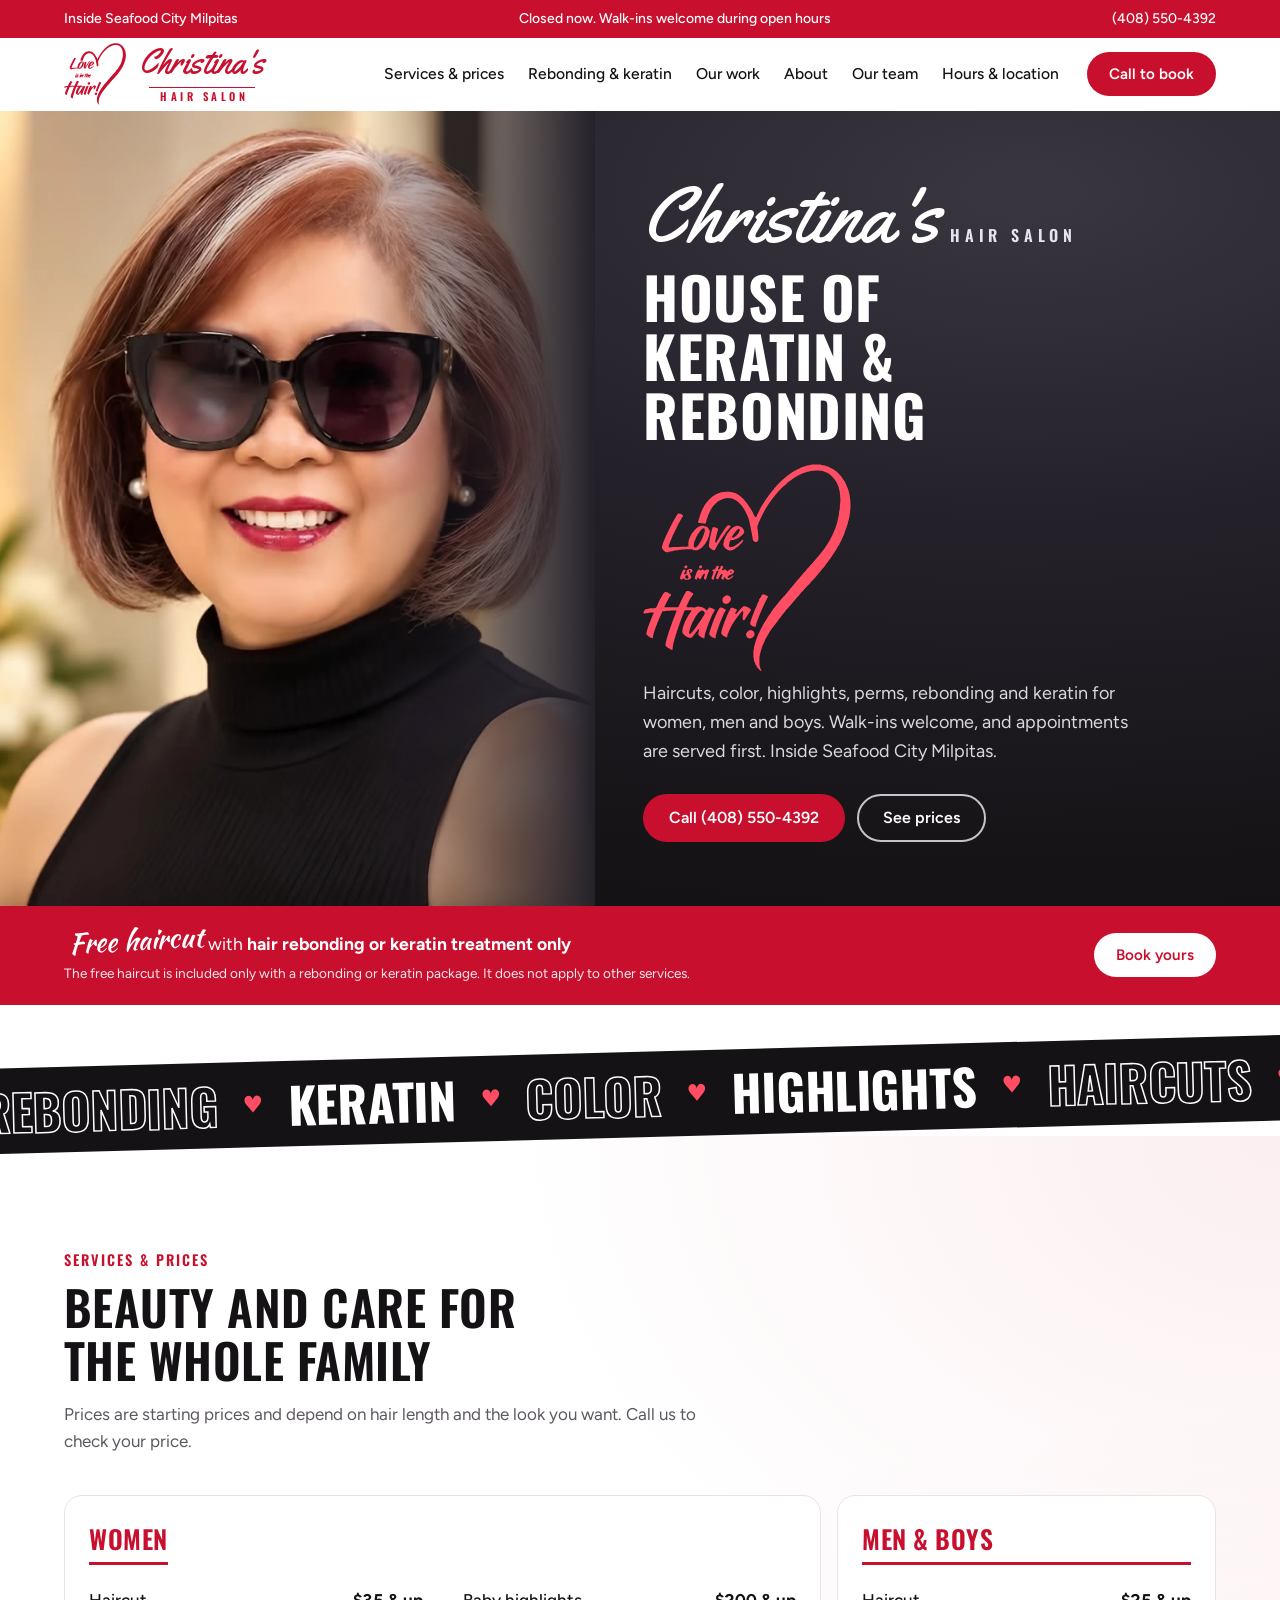
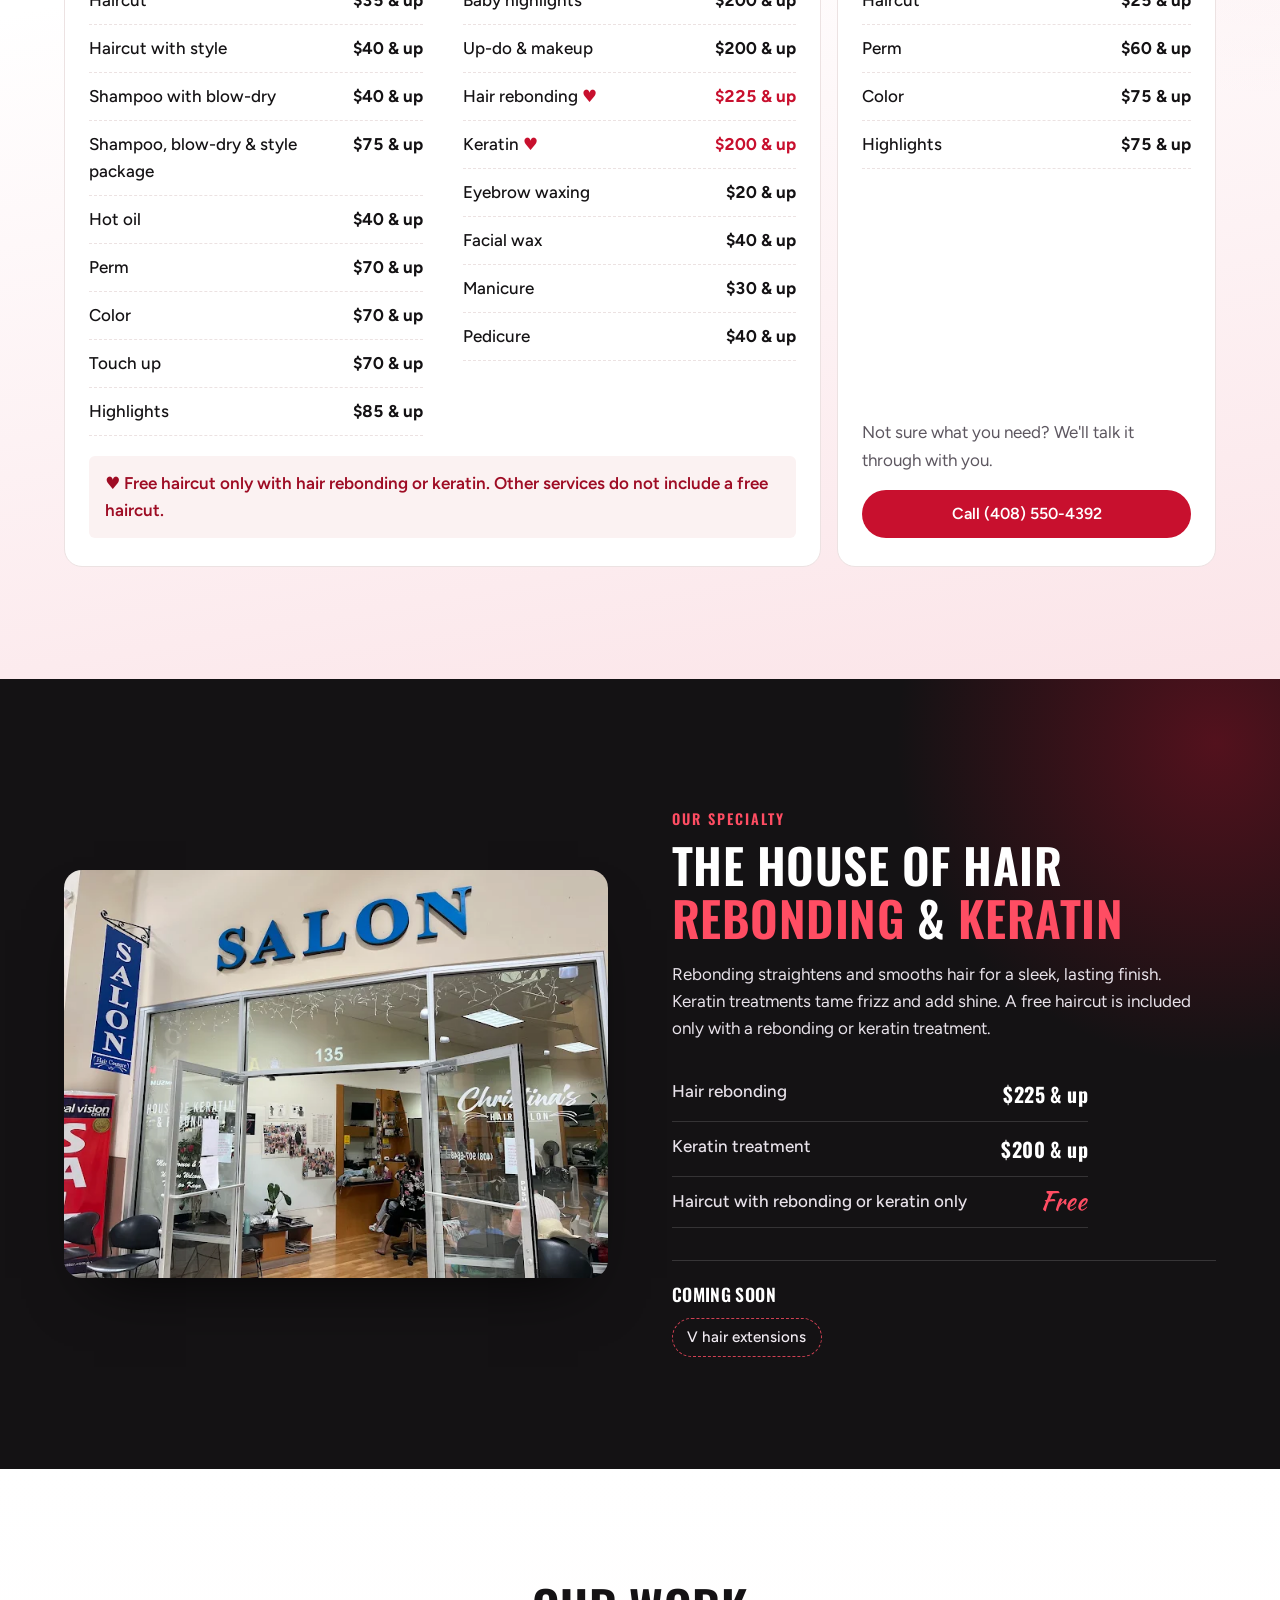
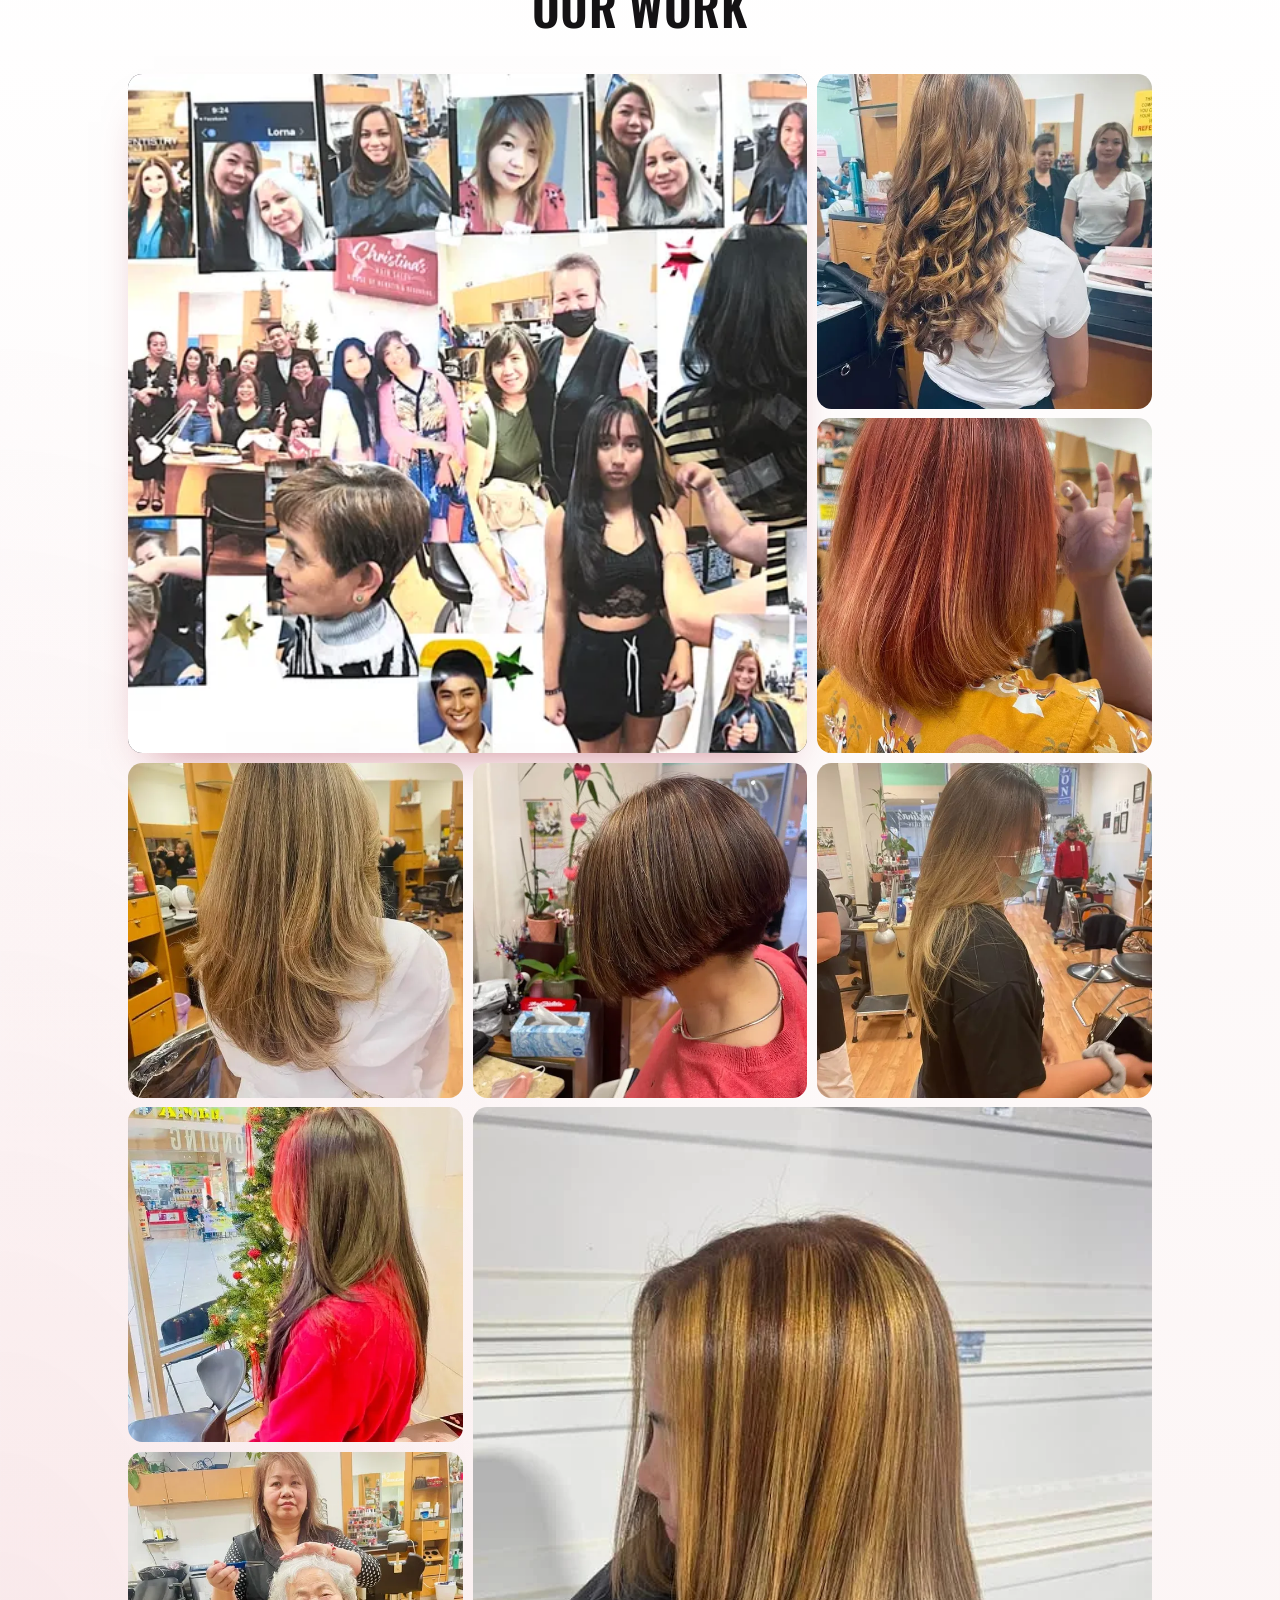
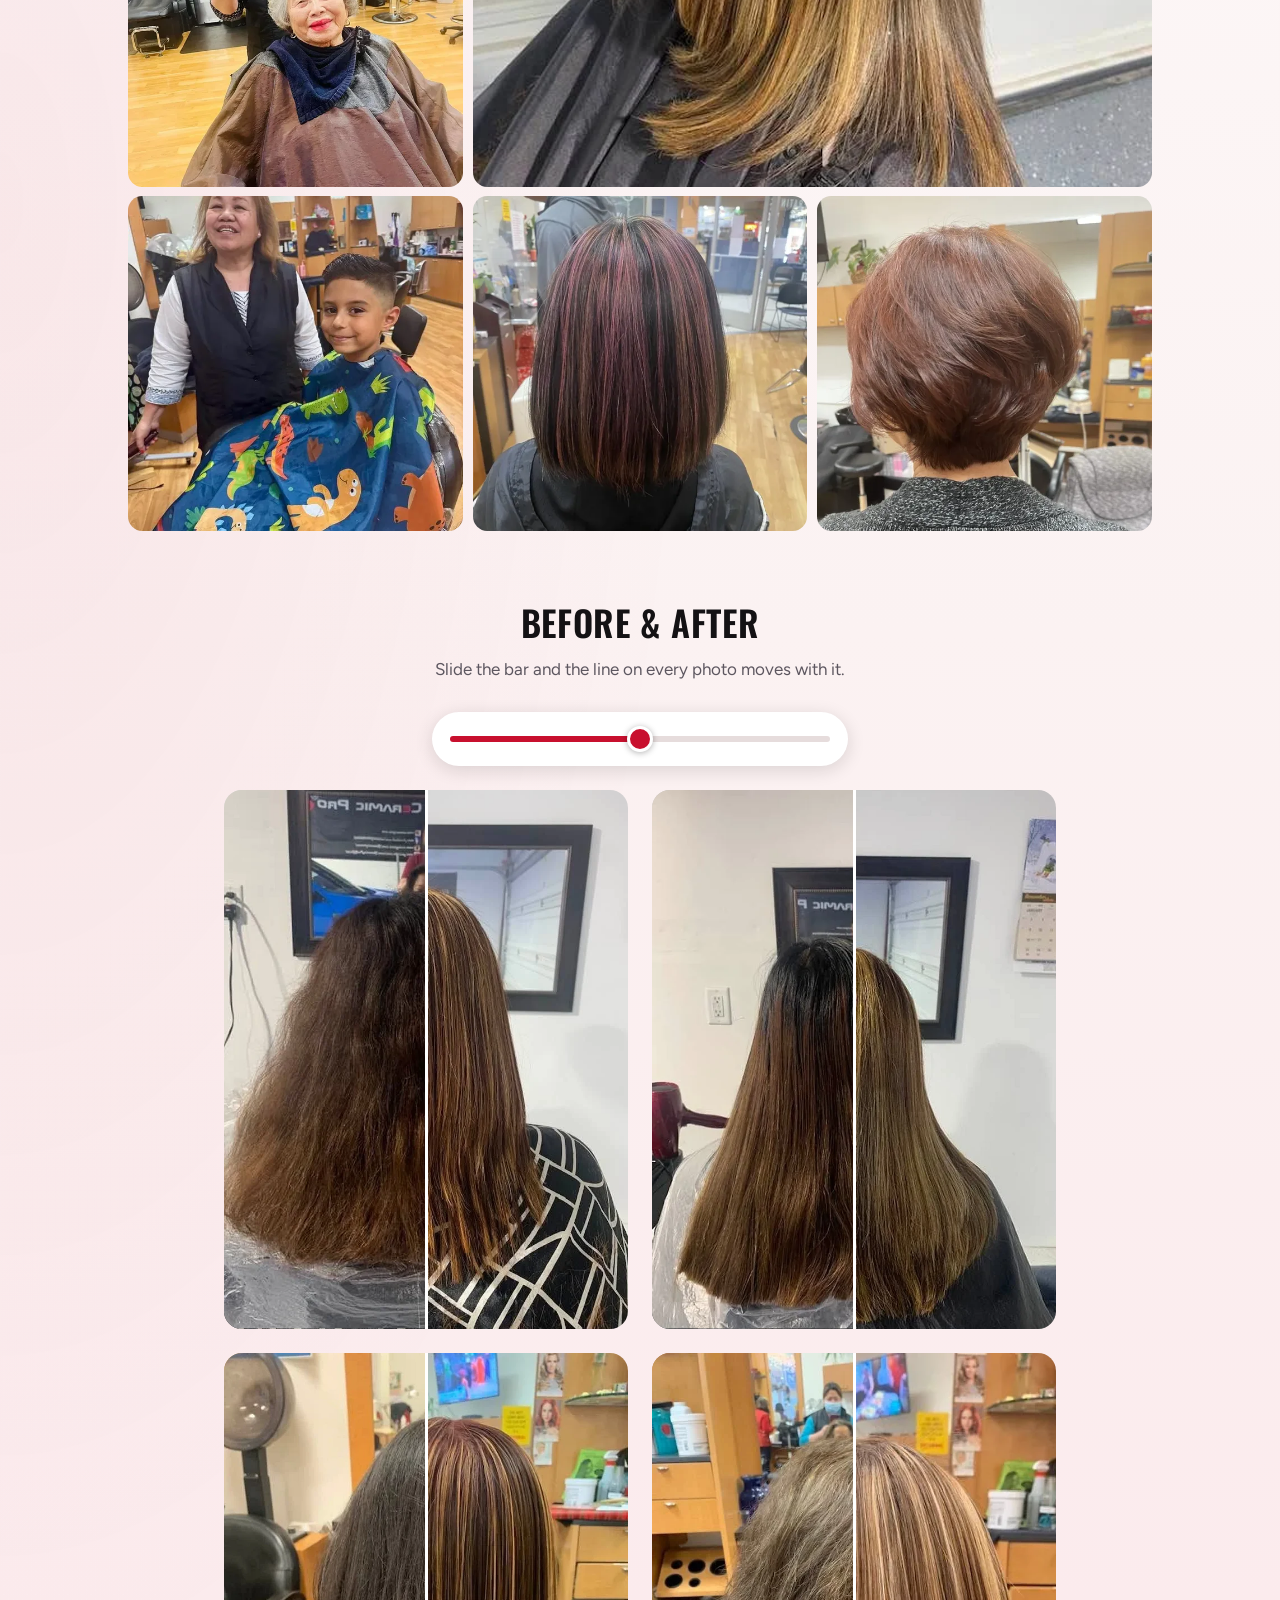
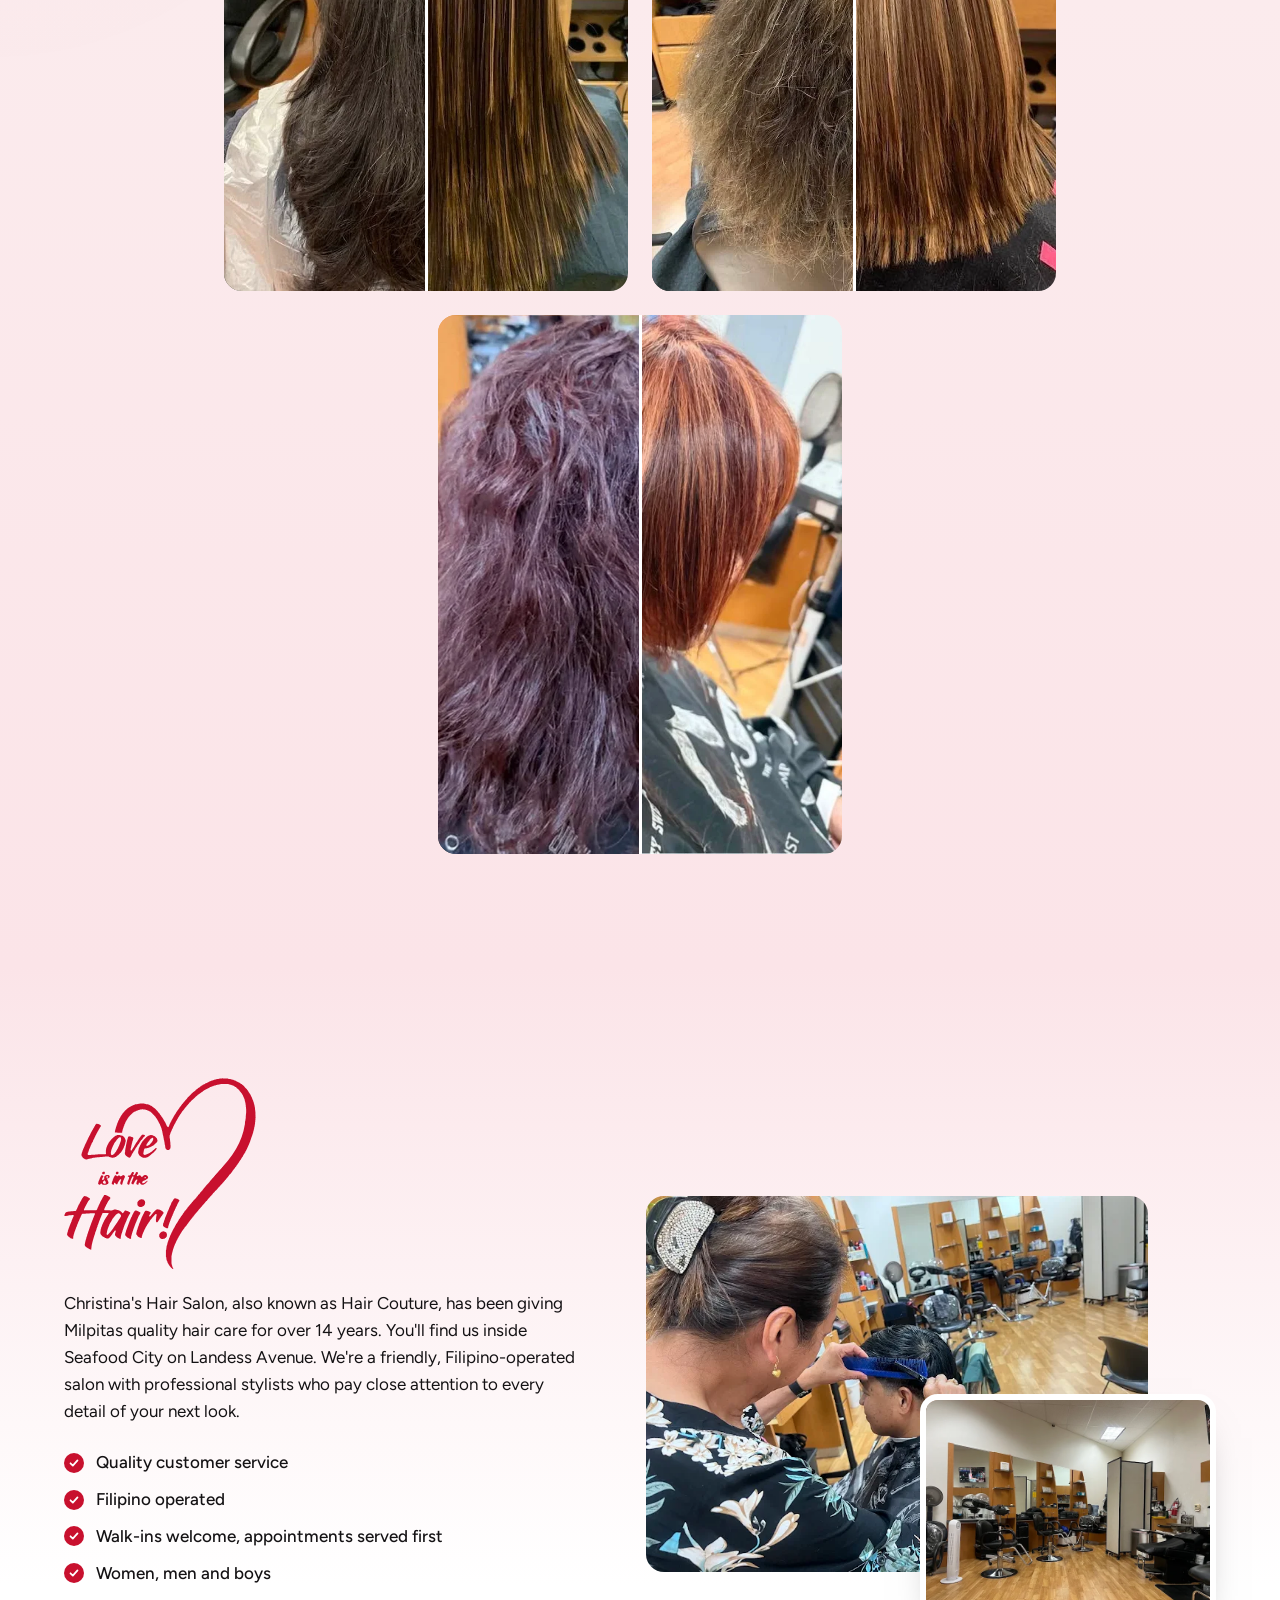
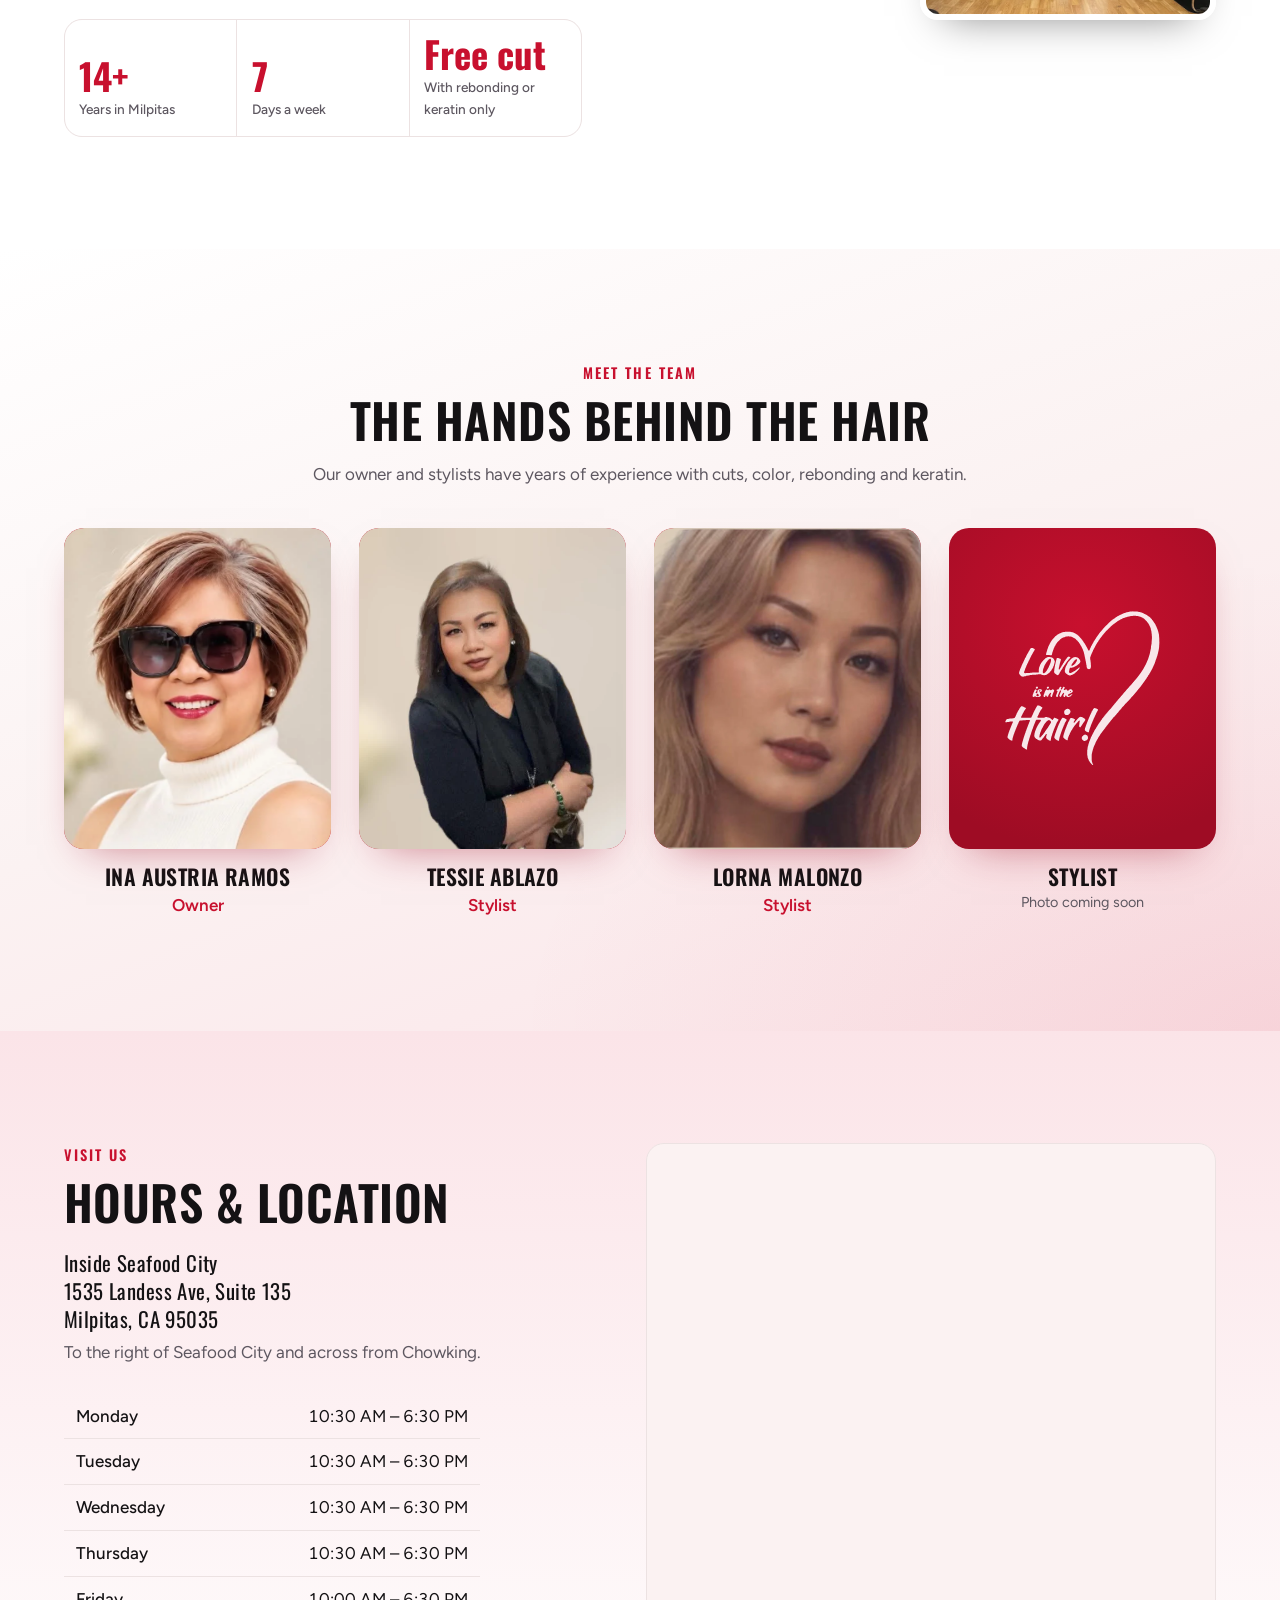
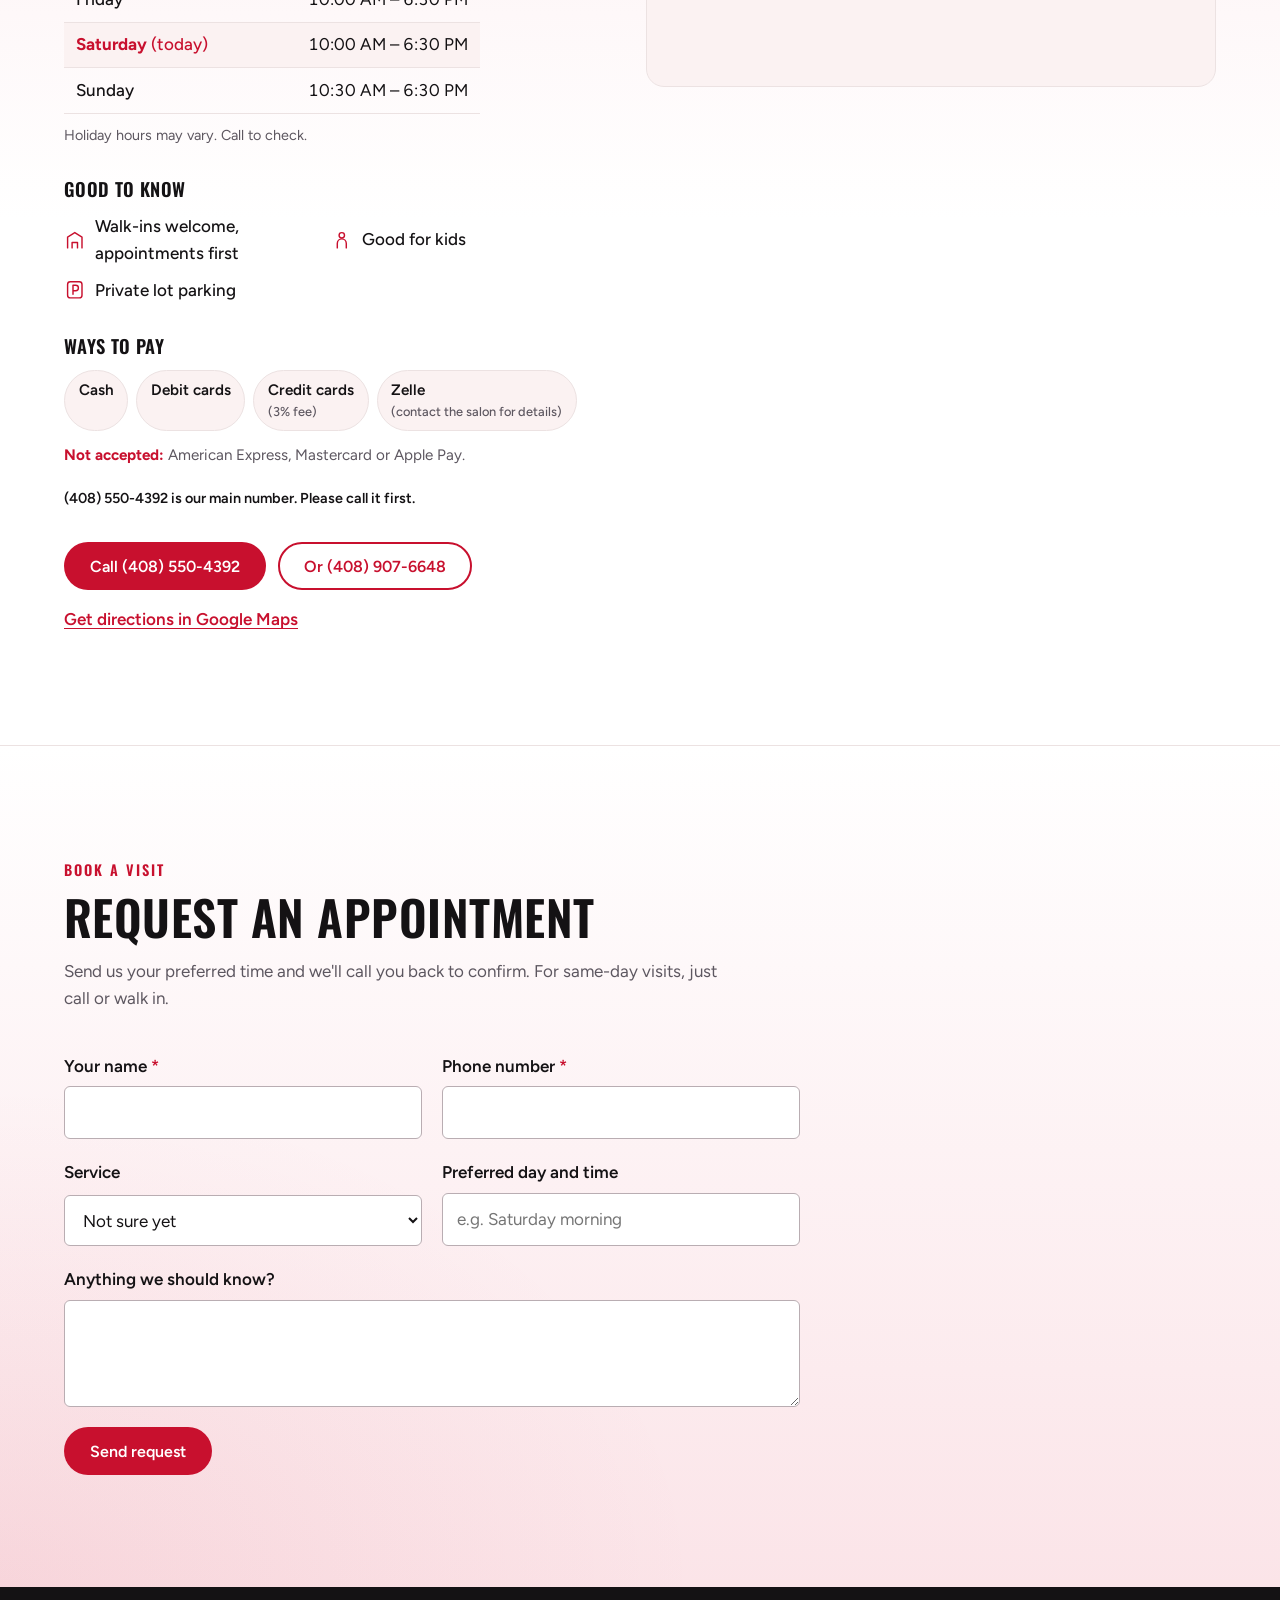
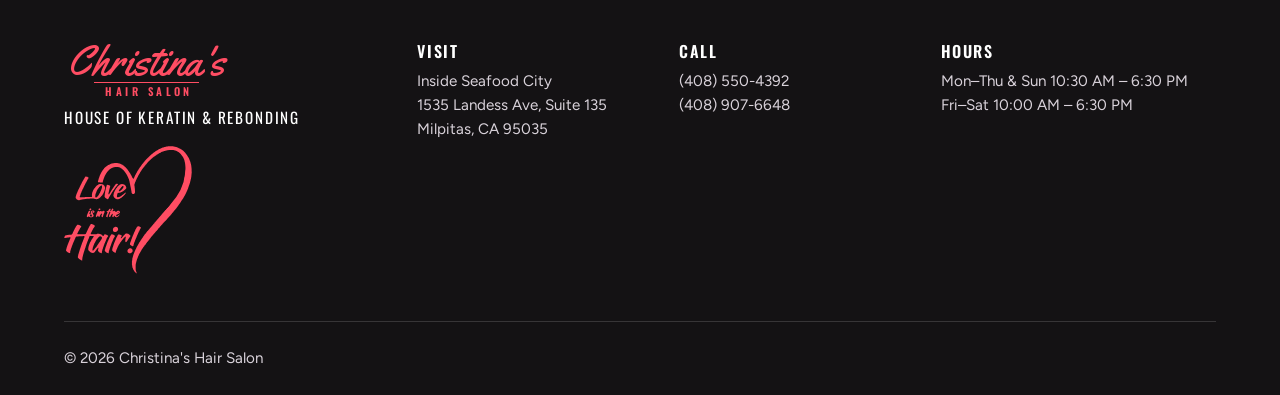
==== commit 821b183f: "Refresh Christina's preview copy (owner name on team card) Co-Authored-By: Claude Opus 5.5 (1M conte" ====
--- a/live/christinas-salon/index.html
+++ b/live/christinas-salon/index.html
@@ -25,7 +25,7 @@
   <link rel="preload" as="style" href="https://fonts.googleapis.com/css2?family=Figtree:wght@400;500;600;700&family=Kaushan+Script&family=Oswald:wght@500;600;700&family=Yellowtail&display=swap">
   <link rel="stylesheet" href="https://fonts.googleapis.com/css2?family=Figtree:wght@400;500;600;700&family=Kaushan+Script&family=Oswald:wght@500;600;700&family=Yellowtail&display=swap" media="print" onload="this.media='all'">
   <noscript><link rel="stylesheet" href="https://fonts.googleapis.com/css2?family=Figtree:wght@400;500;600;700&family=Kaushan+Script&family=Oswald:wght@500;600;700&family=Yellowtail&display=swap"></noscript>
-  <link rel="stylesheet" href="styles.css?v=1792438376">
+  <link rel="stylesheet" href="styles.css?v=1792440838">
   <script>document.documentElement.className = document.documentElement.className.replace("no-js", "js");</script>
 </head>
 <body>
@@ -76,7 +76,7 @@
     <!-- Hero: modeled on the salon's wall sign -->
     <section class="hero" id="top" data-loop>
       <figure class="hero__photo">
-        <img src="assets/img/owner-portrait-lg.webp" srcset="assets/img/owner-portrait.webp 632w, assets/img/owner-portrait-lg.webp 1580w" sizes="(min-width: 900px) 50vw, 100vw" width="1580" height="1900" alt="The salon's owner, smiling in sunglasses and a black turtleneck, with a chic bob cut." fetchpriority="high">
+        <img src="assets/img/owner-portrait-lg.webp" srcset="assets/img/owner-portrait.webp 632w, assets/img/owner-portrait-lg.webp 1580w" sizes="(min-width: 900px) 50vw, 100vw" width="1580" height="1900" alt="Ina Austria Ramos, the salon's owner, smiling in sunglasses and a black turtleneck, with a chic bob cut." fetchpriority="high">
       </figure>
       <div class="hero__copy">
         <p class="hero__brand"><span class="hero__script">Christina's</span> <span class="hero__brand-sub">Hair Salon</span></p>
@@ -350,9 +350,10 @@
         <ul class="team__grid">
           <li class="person" data-reveal>
             <div class="person__photo">
-              <img src="assets/img/work-bixie-cut.webp" width="800" height="770" loading="lazy" alt="The salon's owner smiling in sunglasses and a white turtleneck, with a layered bixie cut and highlights.">
-            </div>
-            <h3 class="person__name">Owner</h3>
+              <img src="assets/img/work-bixie-cut.webp" width="800" height="770" loading="lazy" alt="Ina Austria Ramos, the salon's owner, smiling in sunglasses and a white turtleneck, with a layered bixie cut and highlights.">
+            </div>
+            <h3 class="person__name">Ina Austria Ramos</h3>
+            <p class="person__role">Owner</p>
           </li>
           <li class="person" data-reveal>
             <div class="person__photo">
@@ -543,6 +544,6 @@
     </a>
   </div>
 
-  <script src="script.js?v=1792438376" defer></script>
+  <script src="script.js?v=1792440838" defer></script>
 </body>
 </html>
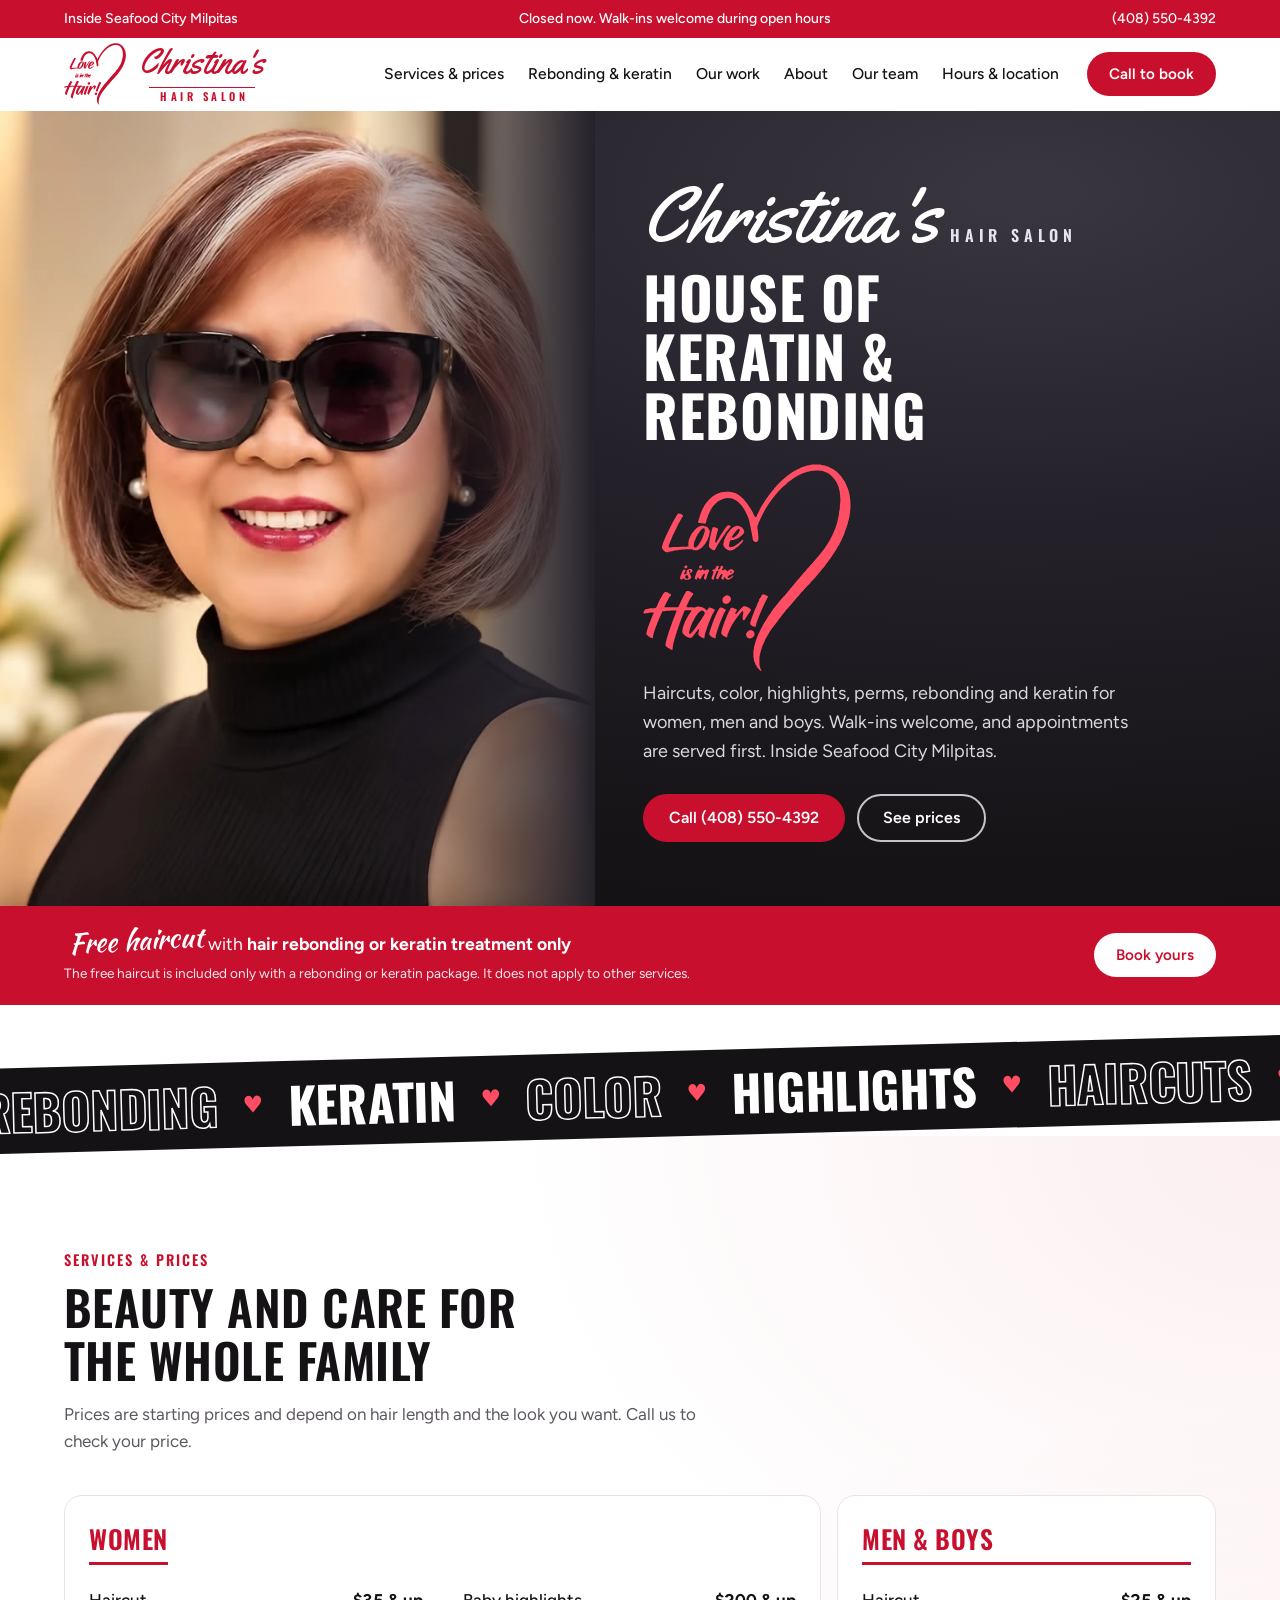
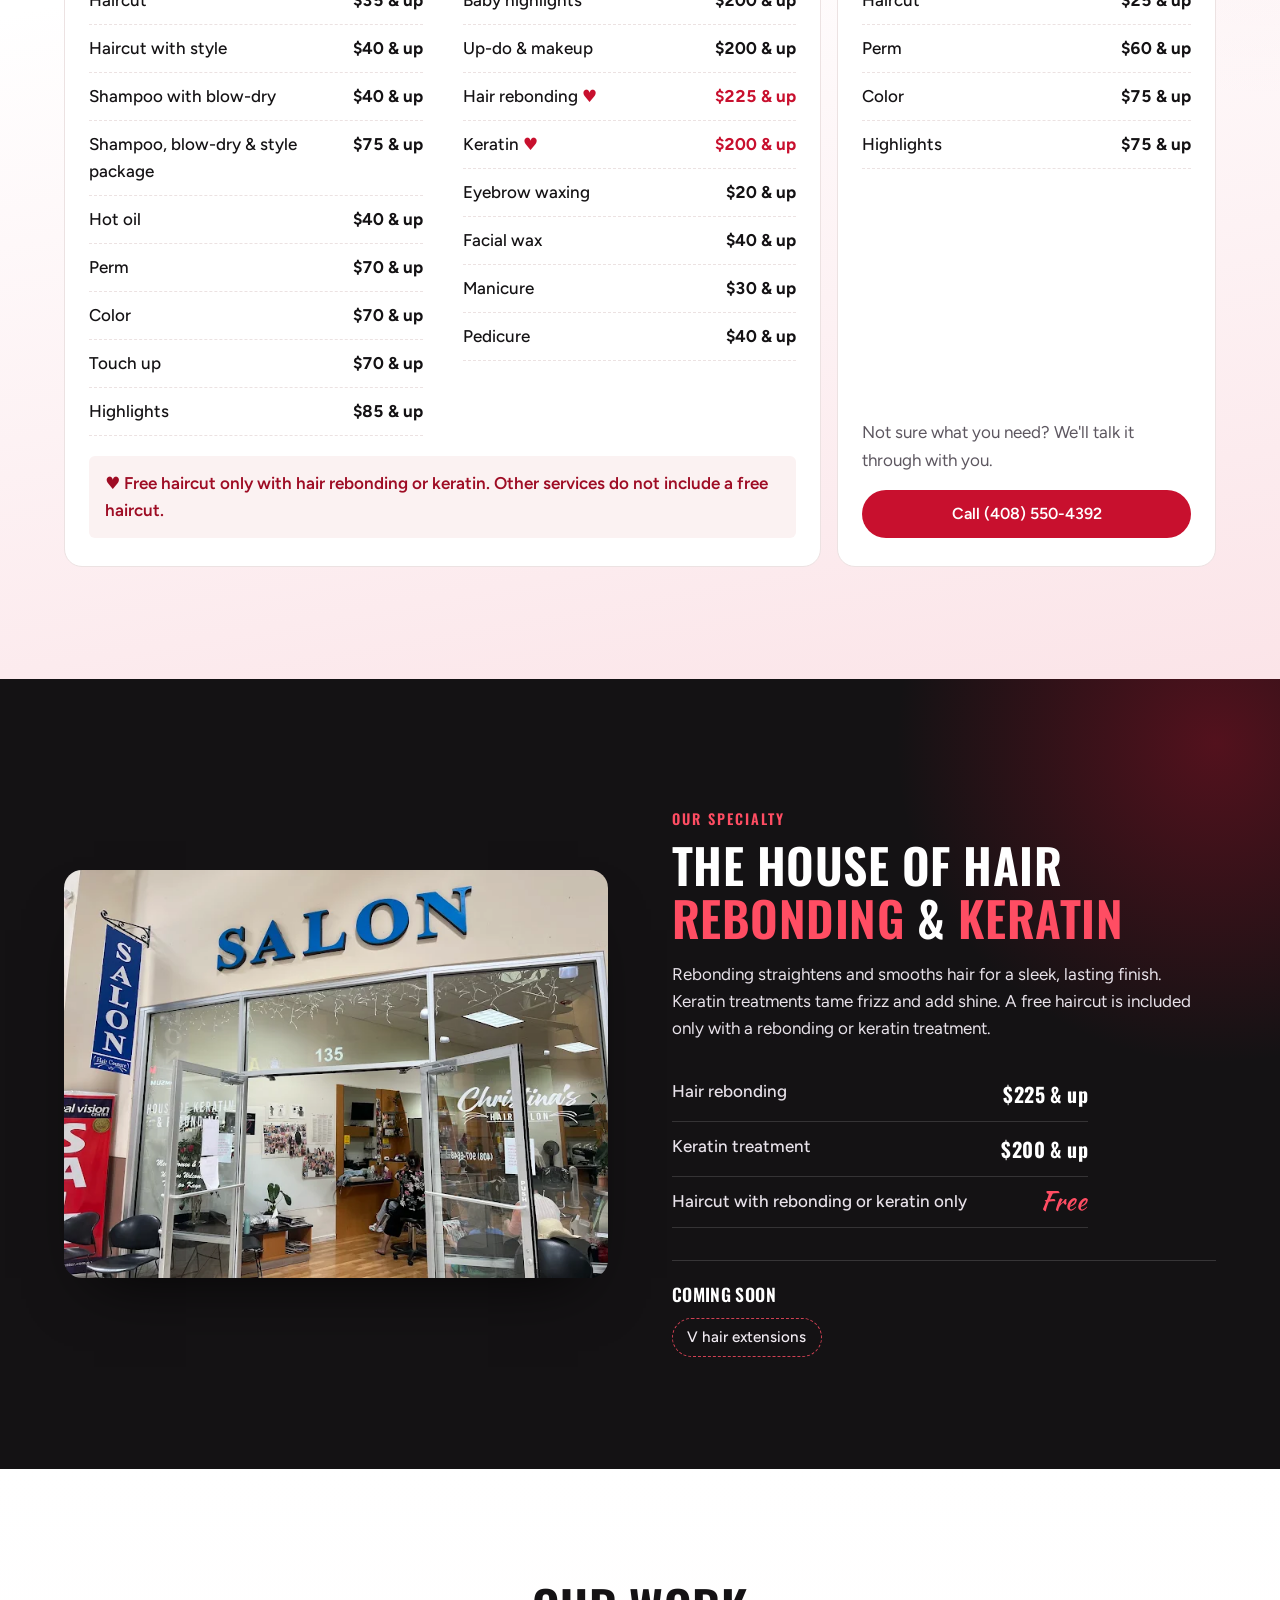
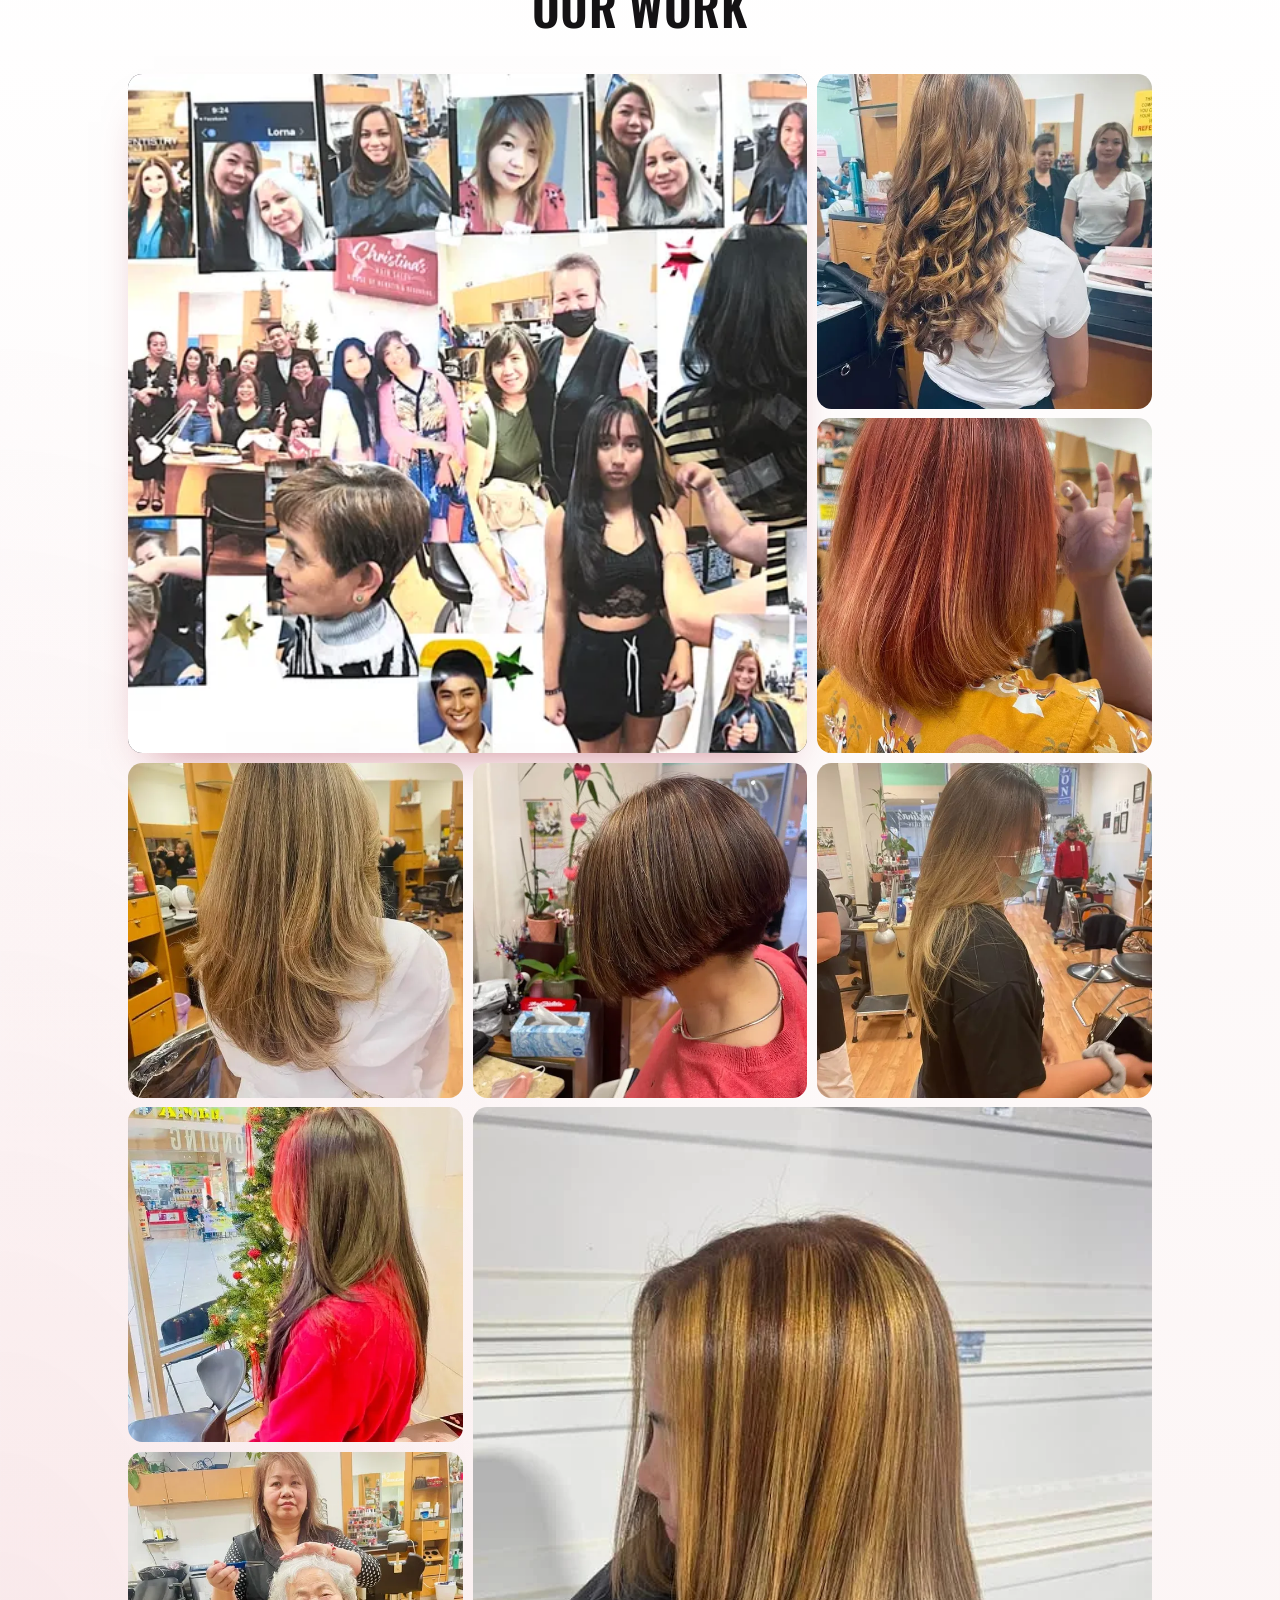
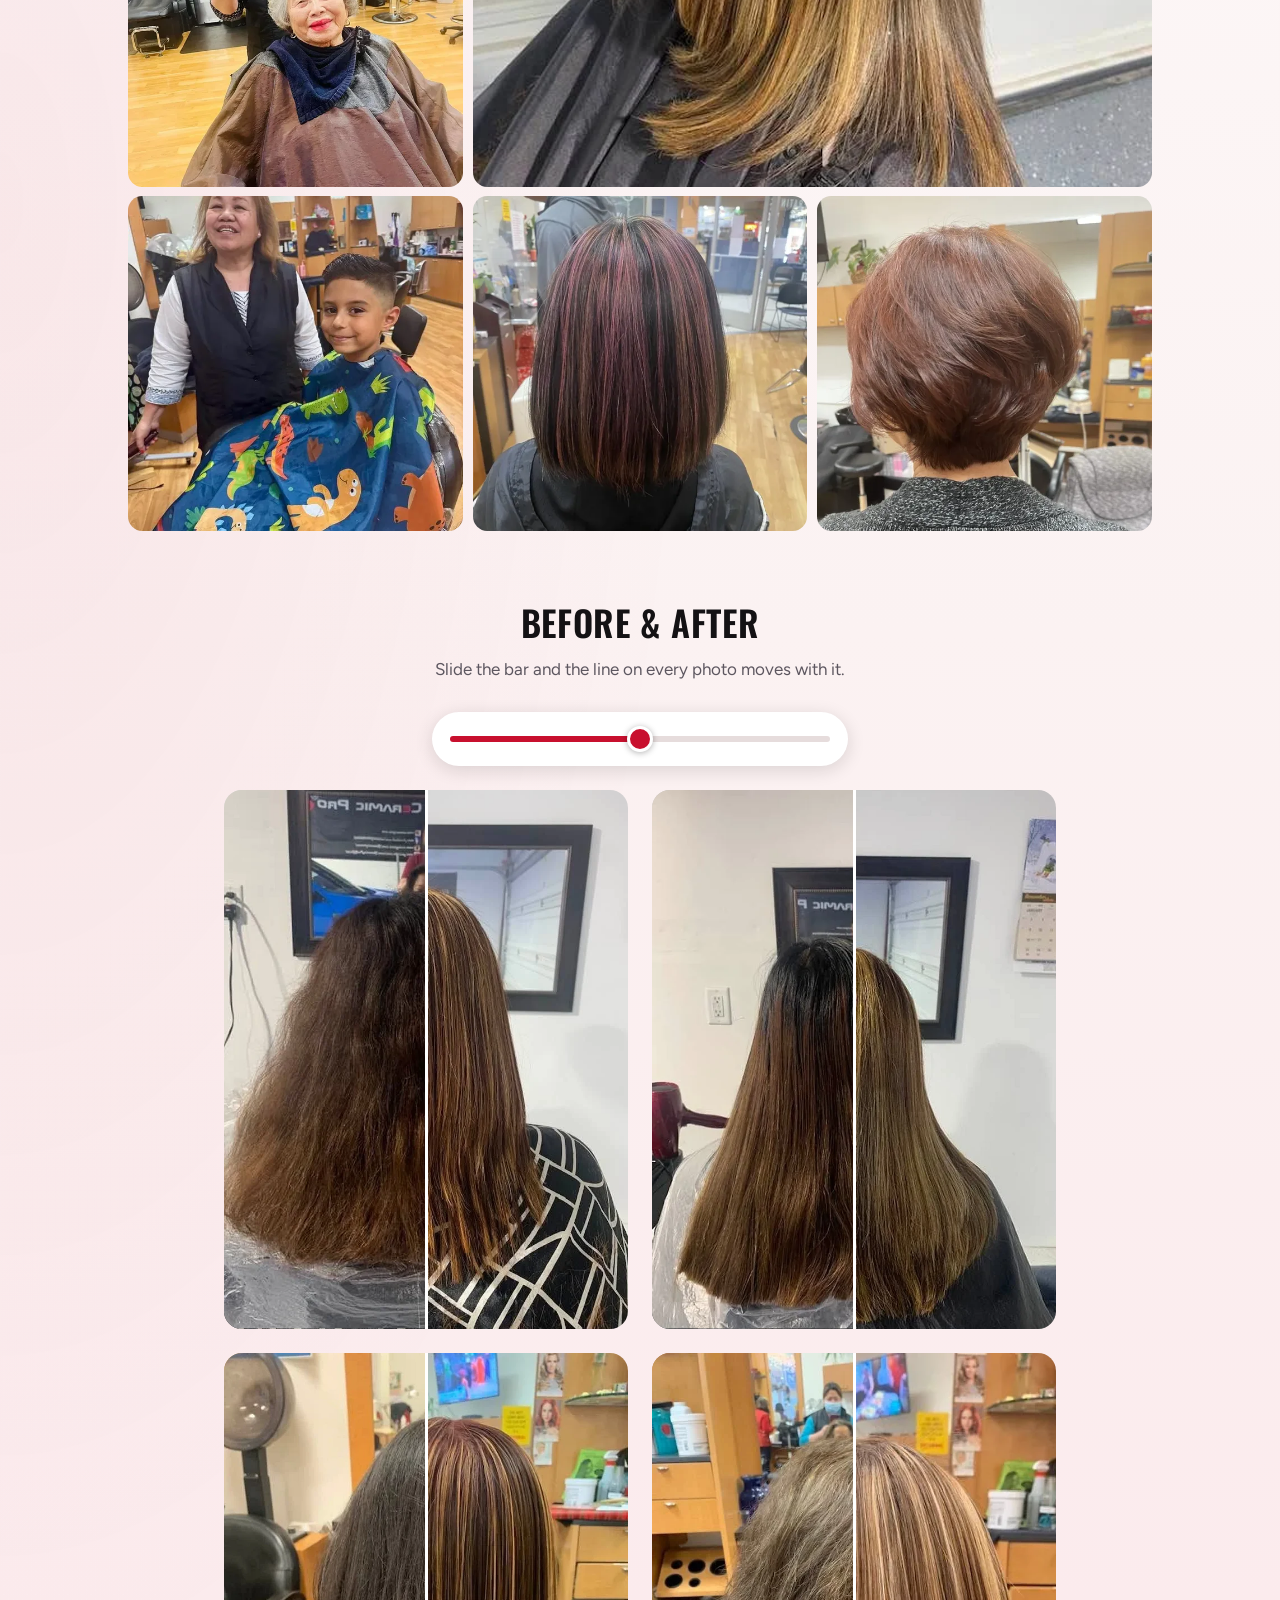
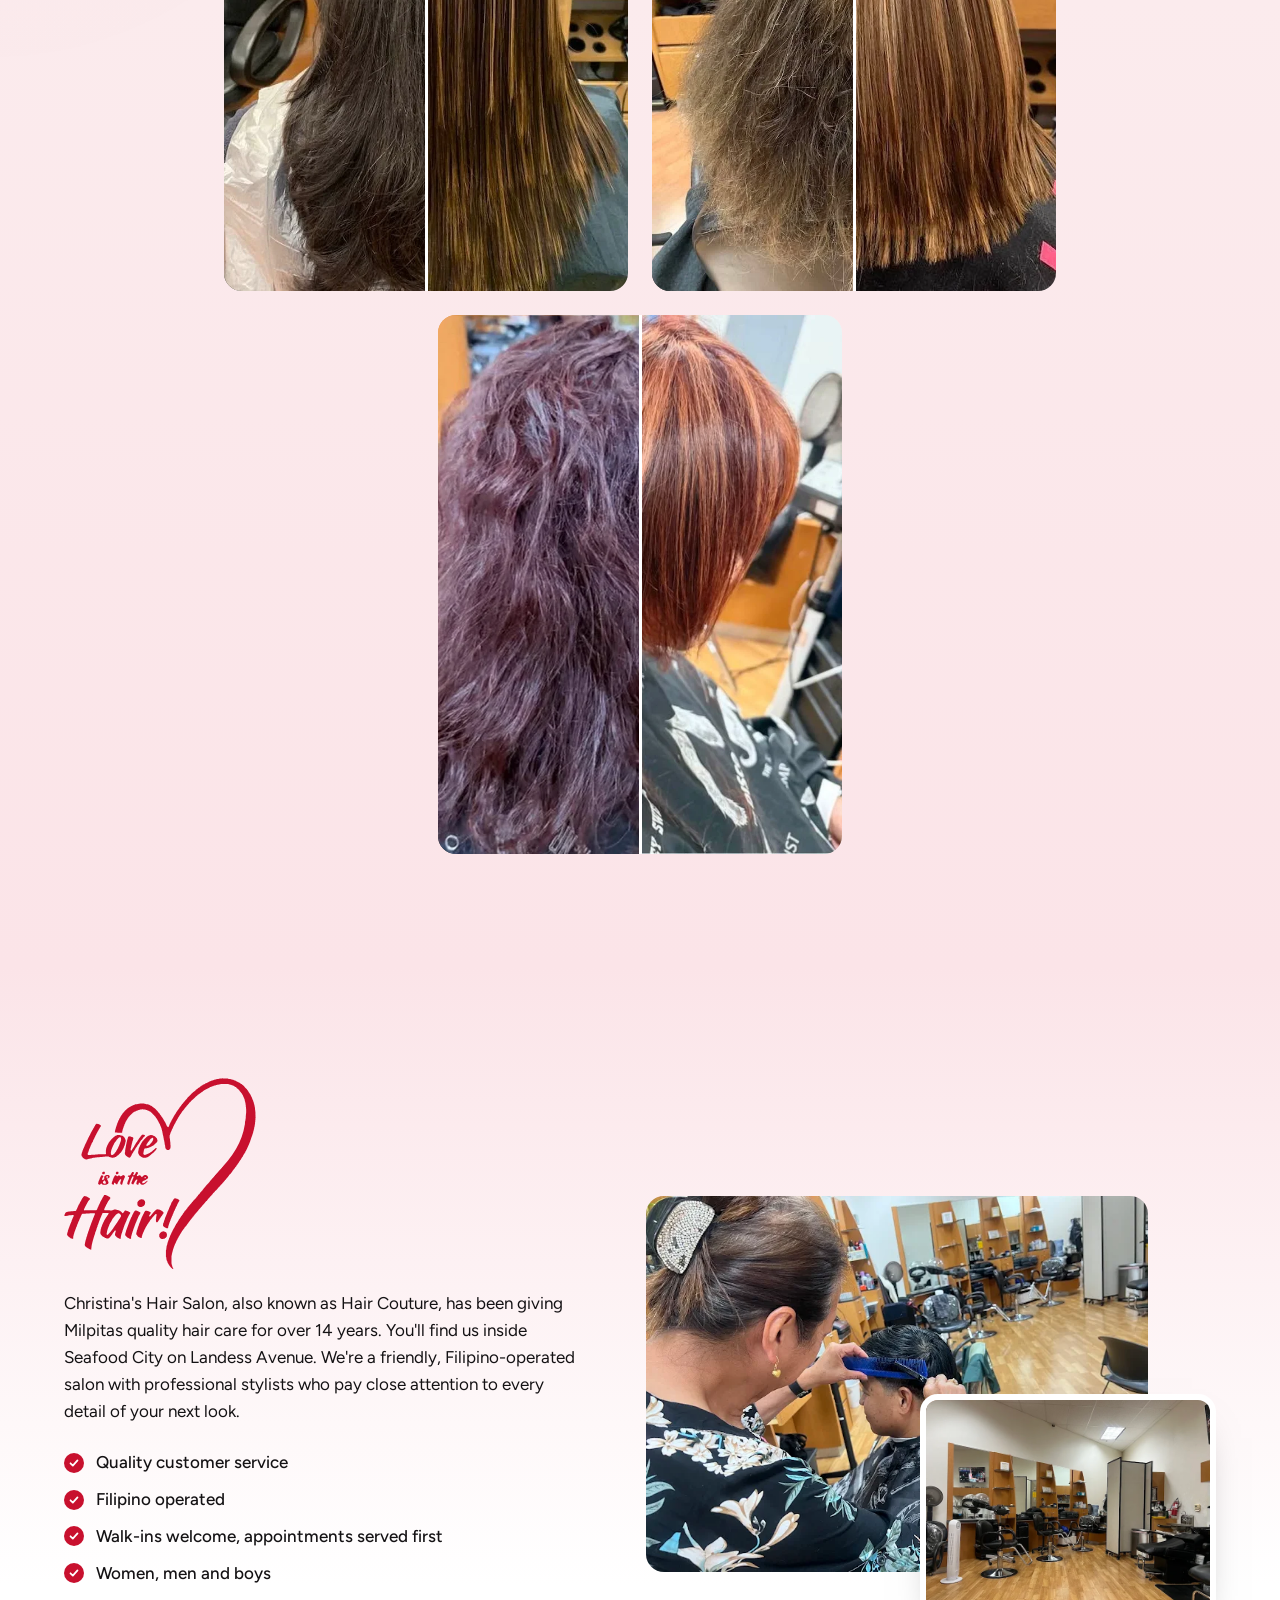
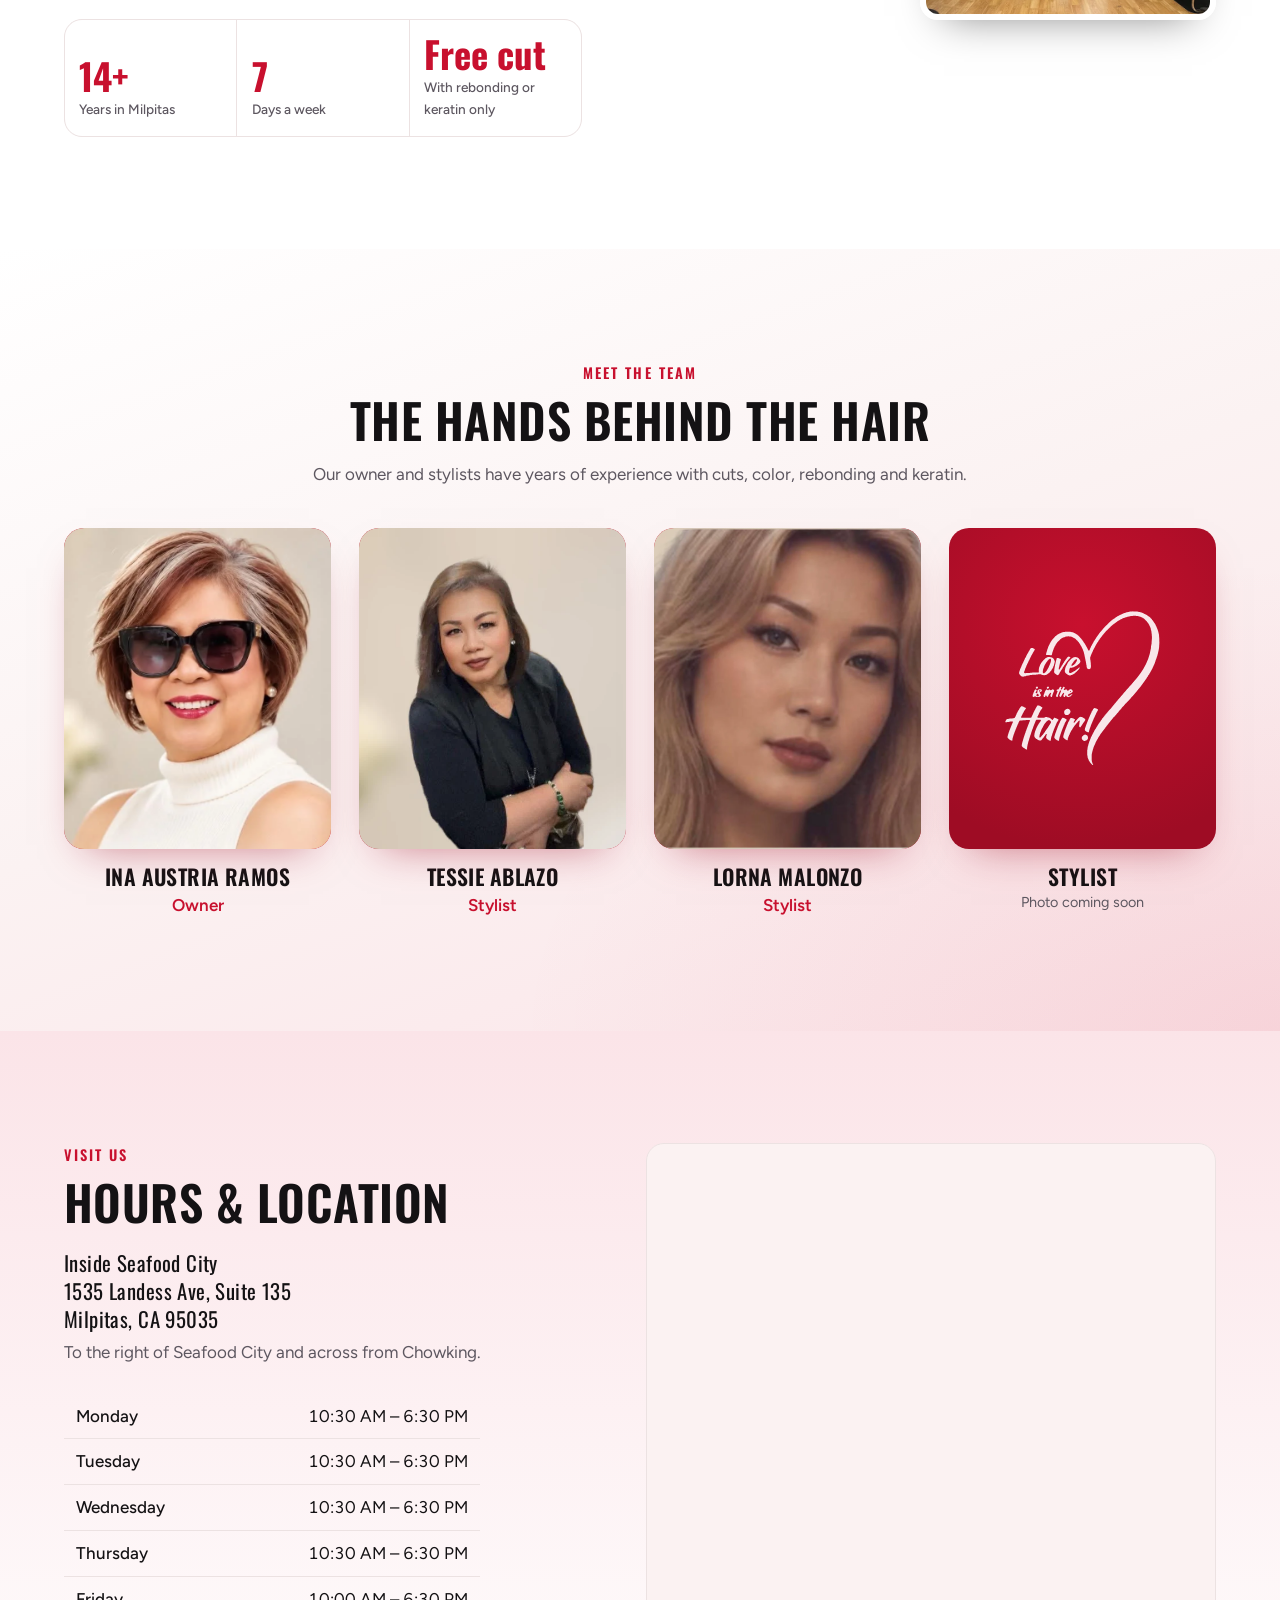
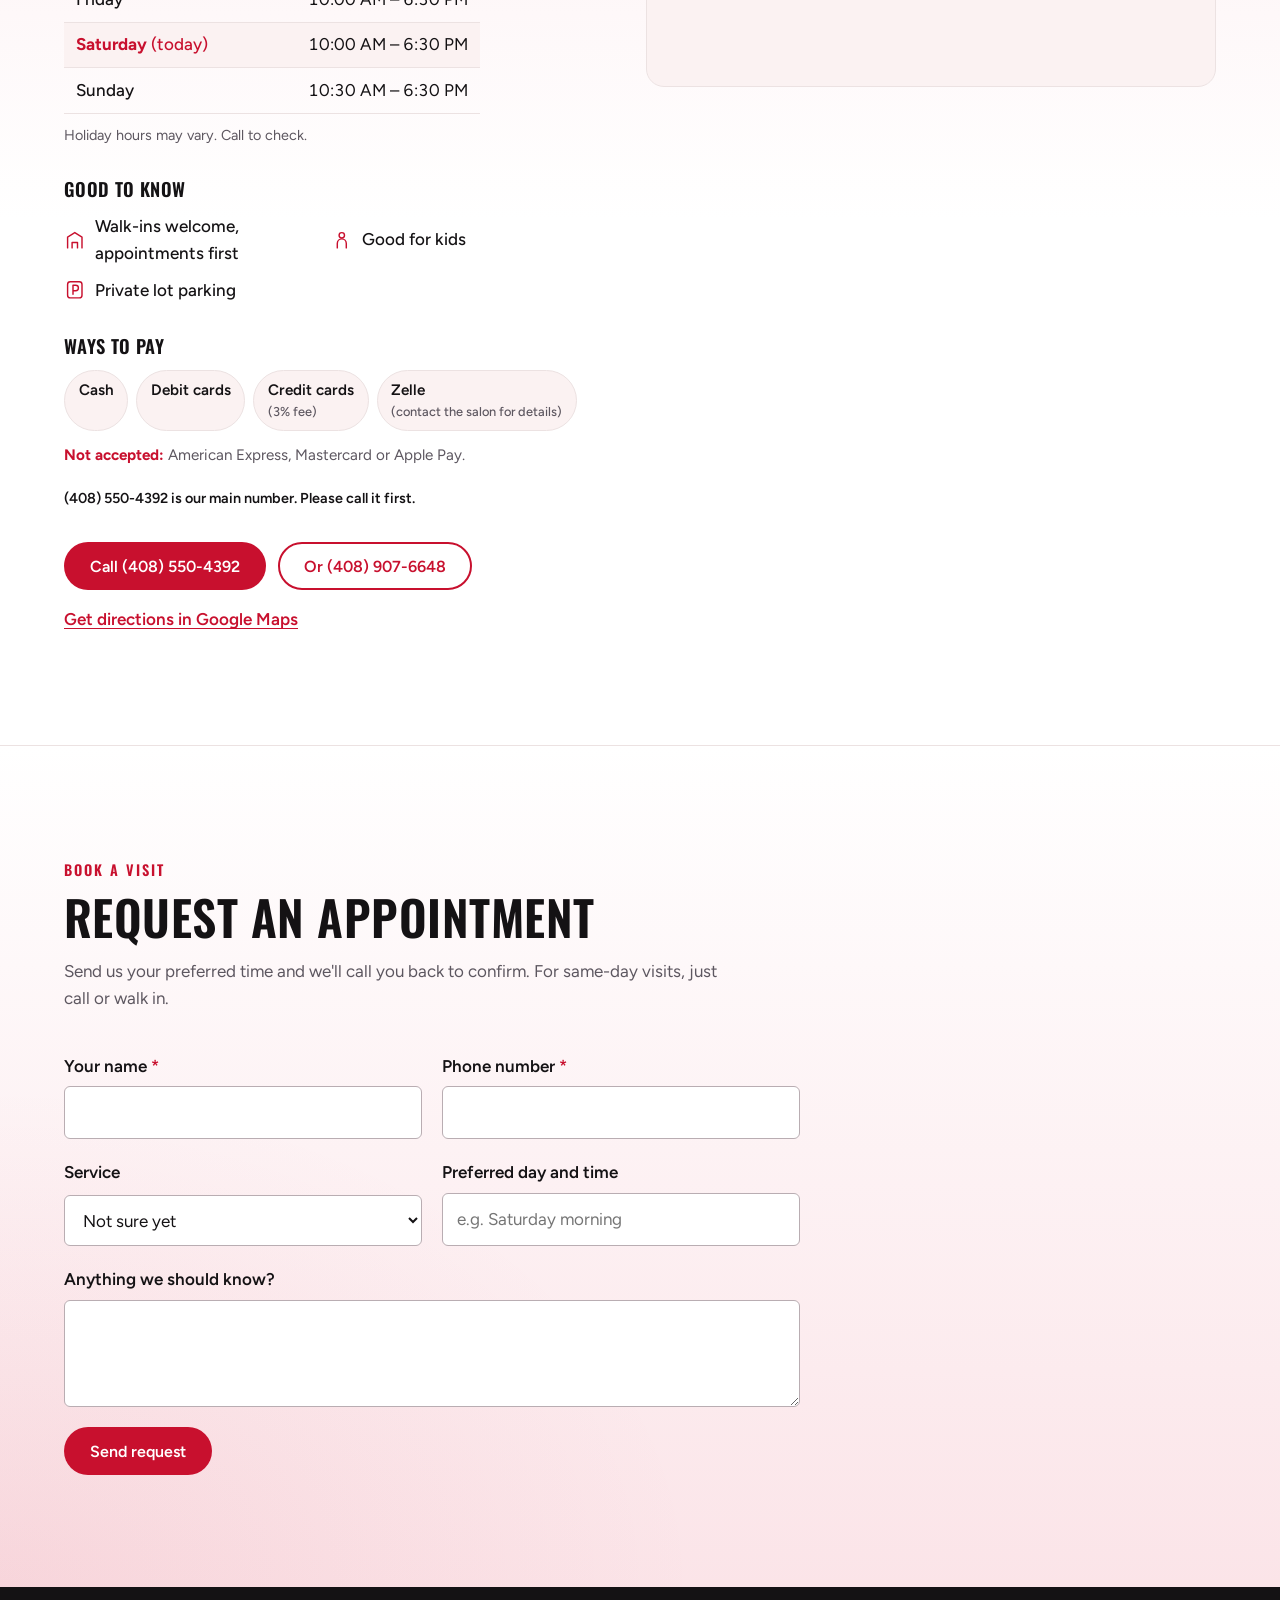
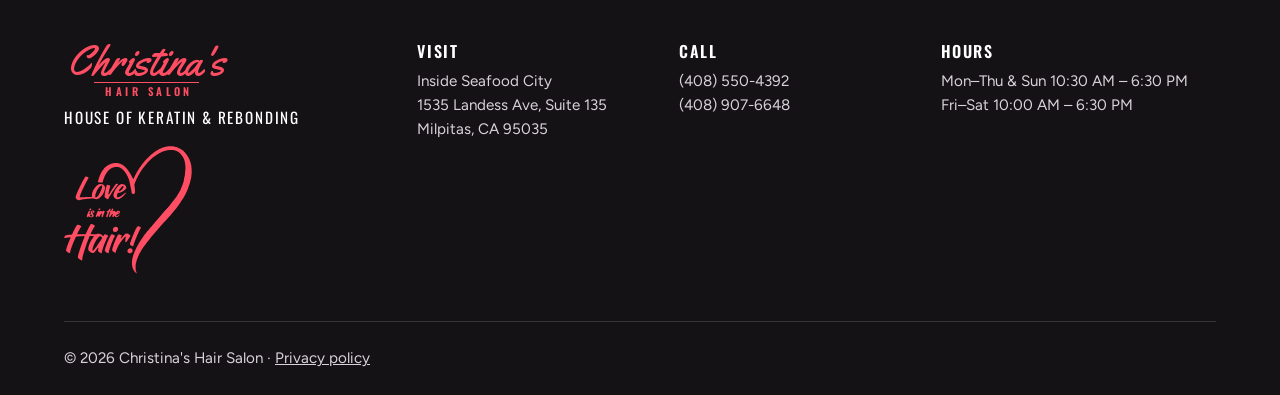
==== commit 29bf4c2f: "Refresh Christina's preview copy (privacy page and footer link) Co-Authored-By: Claude Opus 5.5 (1M " ====
--- a/live/christinas-salon/index.html
+++ b/live/christinas-salon/index.html
@@ -25,7 +25,7 @@
   <link rel="preload" as="style" href="https://fonts.googleapis.com/css2?family=Figtree:wght@400;500;600;700&family=Kaushan+Script&family=Oswald:wght@500;600;700&family=Yellowtail&display=swap">
   <link rel="stylesheet" href="https://fonts.googleapis.com/css2?family=Figtree:wght@400;500;600;700&family=Kaushan+Script&family=Oswald:wght@500;600;700&family=Yellowtail&display=swap" media="print" onload="this.media='all'">
   <noscript><link rel="stylesheet" href="https://fonts.googleapis.com/css2?family=Figtree:wght@400;500;600;700&family=Kaushan+Script&family=Oswald:wght@500;600;700&family=Yellowtail&display=swap"></noscript>
-  <link rel="stylesheet" href="styles.css?v=1792440838">
+  <link rel="stylesheet" href="styles.css?v=1792440966">
   <script>document.documentElement.className = document.documentElement.className.replace("no-js", "js");</script>
 </head>
 <body>
@@ -528,7 +528,7 @@
       </div>
     </div>
     <div class="container site-footer__base">
-      <p>&copy; <span data-year>2026</span> Christina's Hair Salon</p>
+      <p>&copy; <span data-year>2026</span> Christina's Hair Salon &middot; <a href="privacy.html" style="text-decoration: underline">Privacy policy</a></p>
     </div>
   </footer>
 
@@ -544,6 +544,6 @@
     </a>
   </div>
 
-  <script src="script.js?v=1792440838" defer></script>
+  <script src="script.js?v=1792440966" defer></script>
 </body>
 </html>
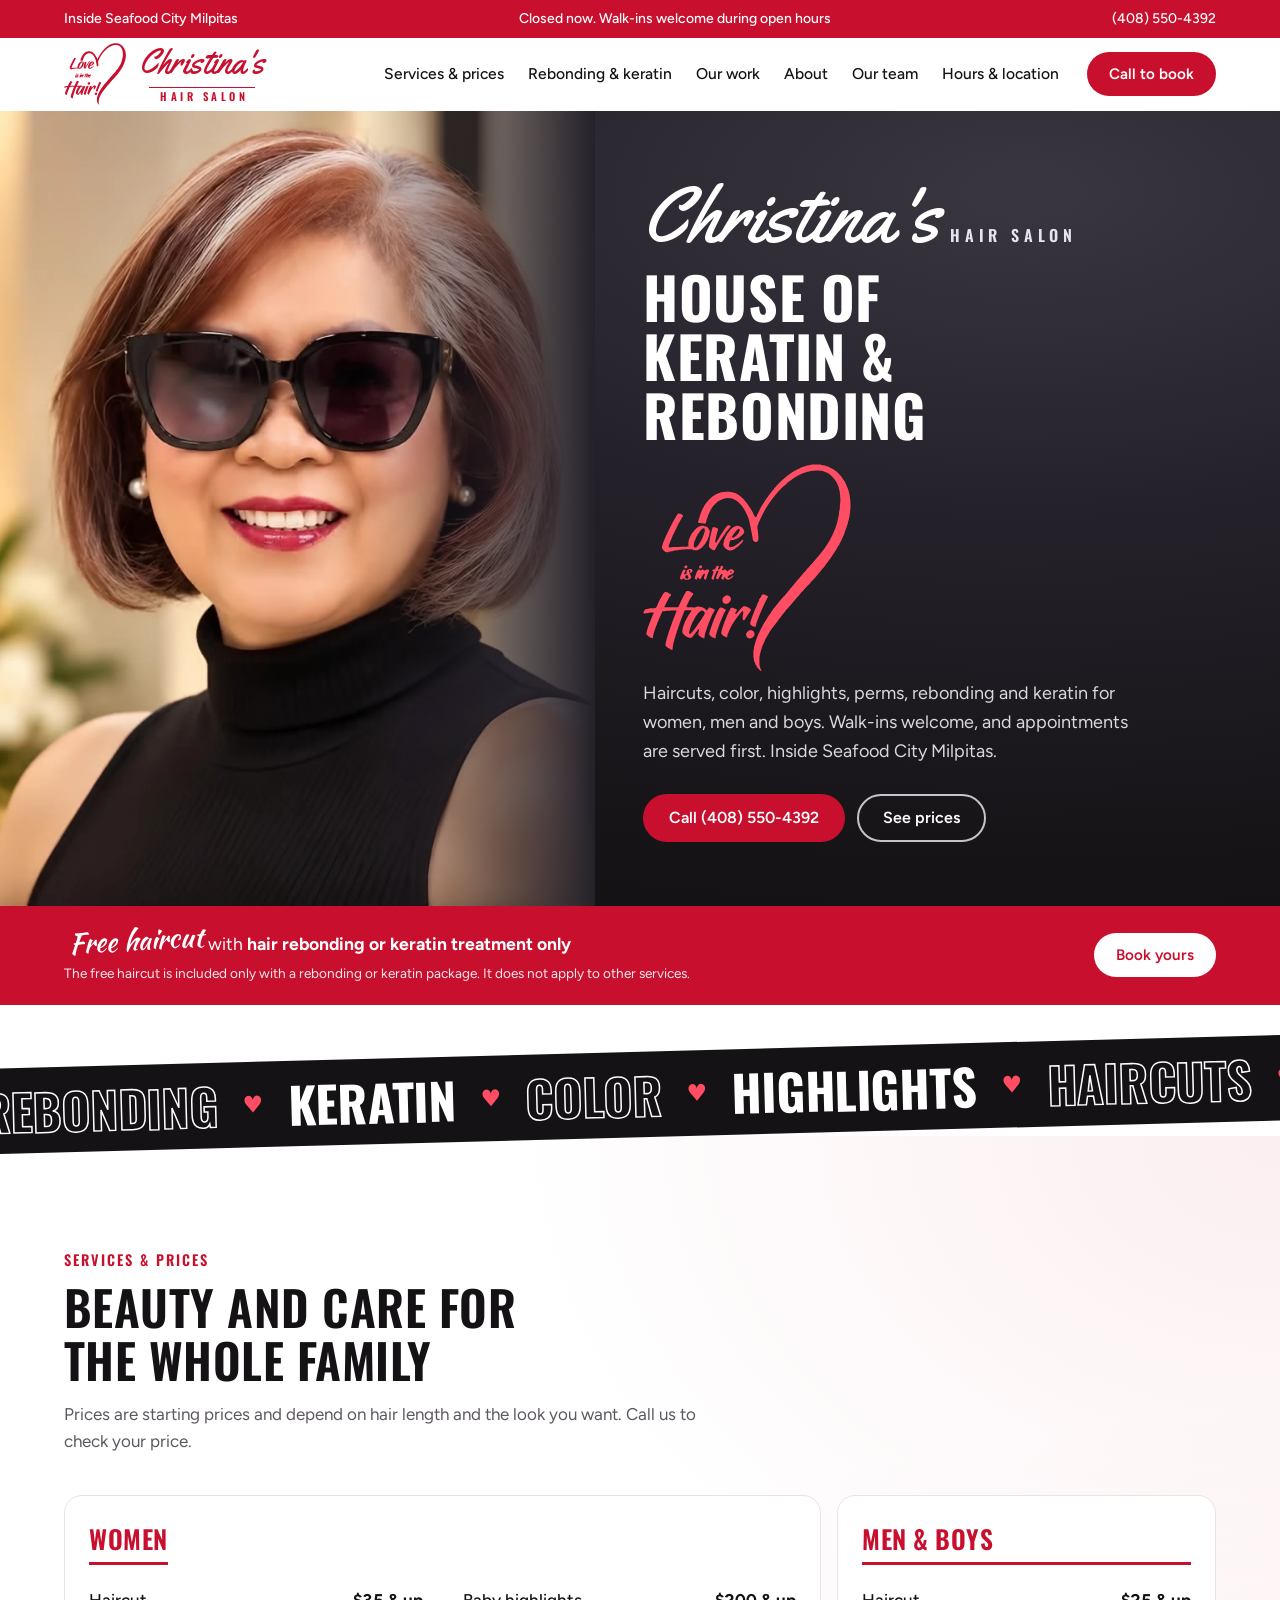
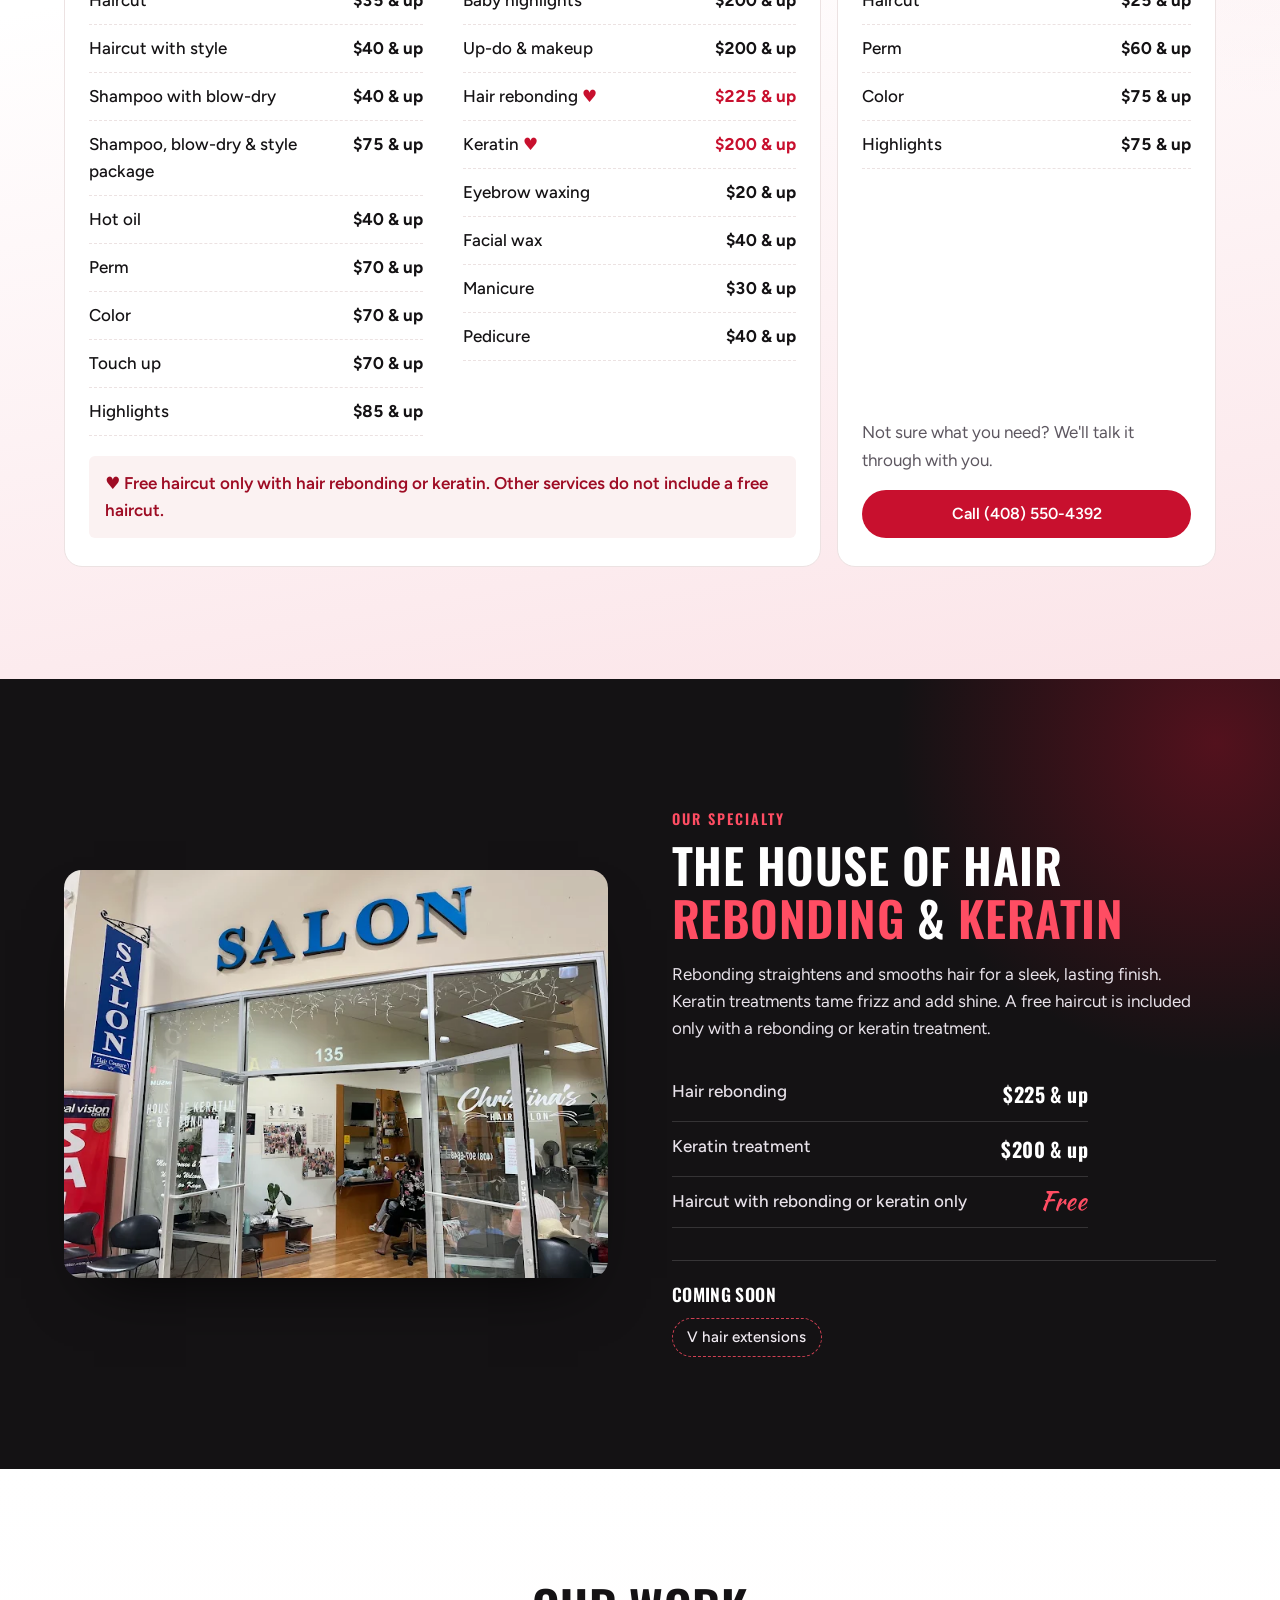
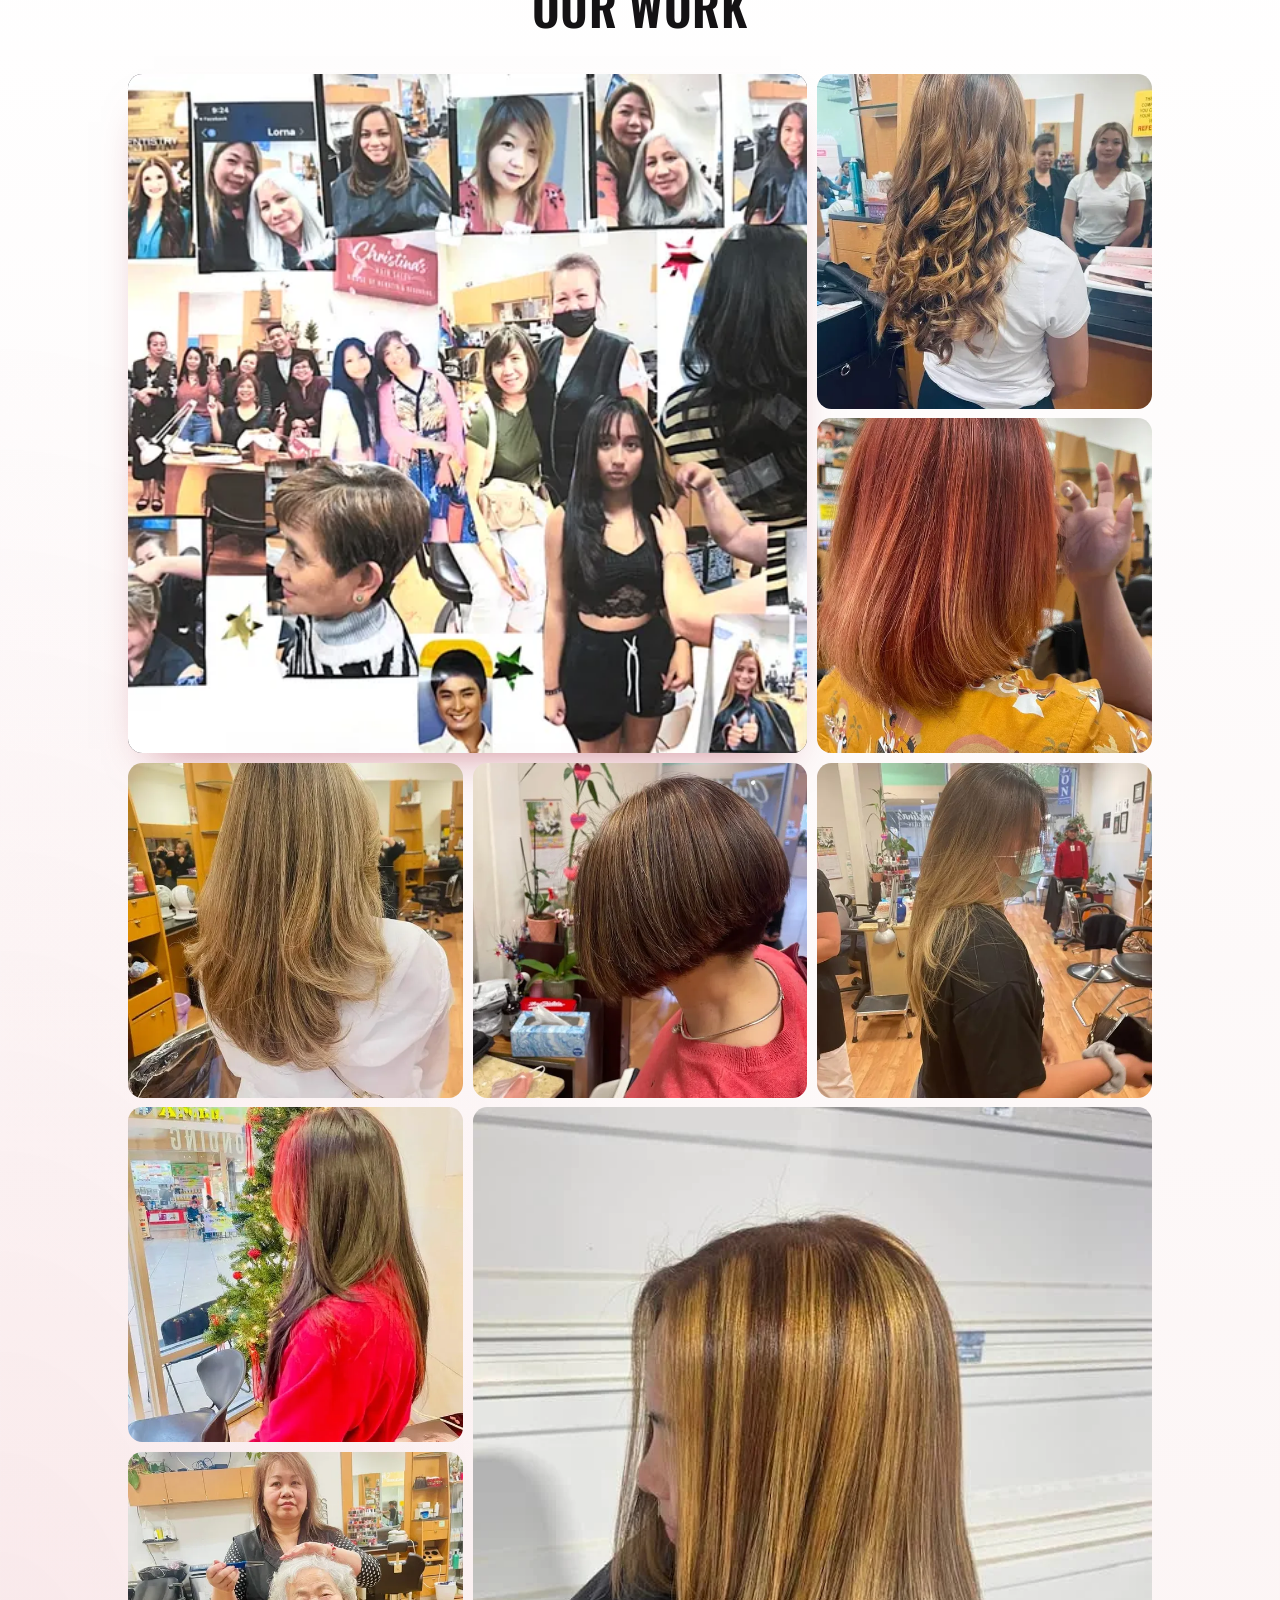
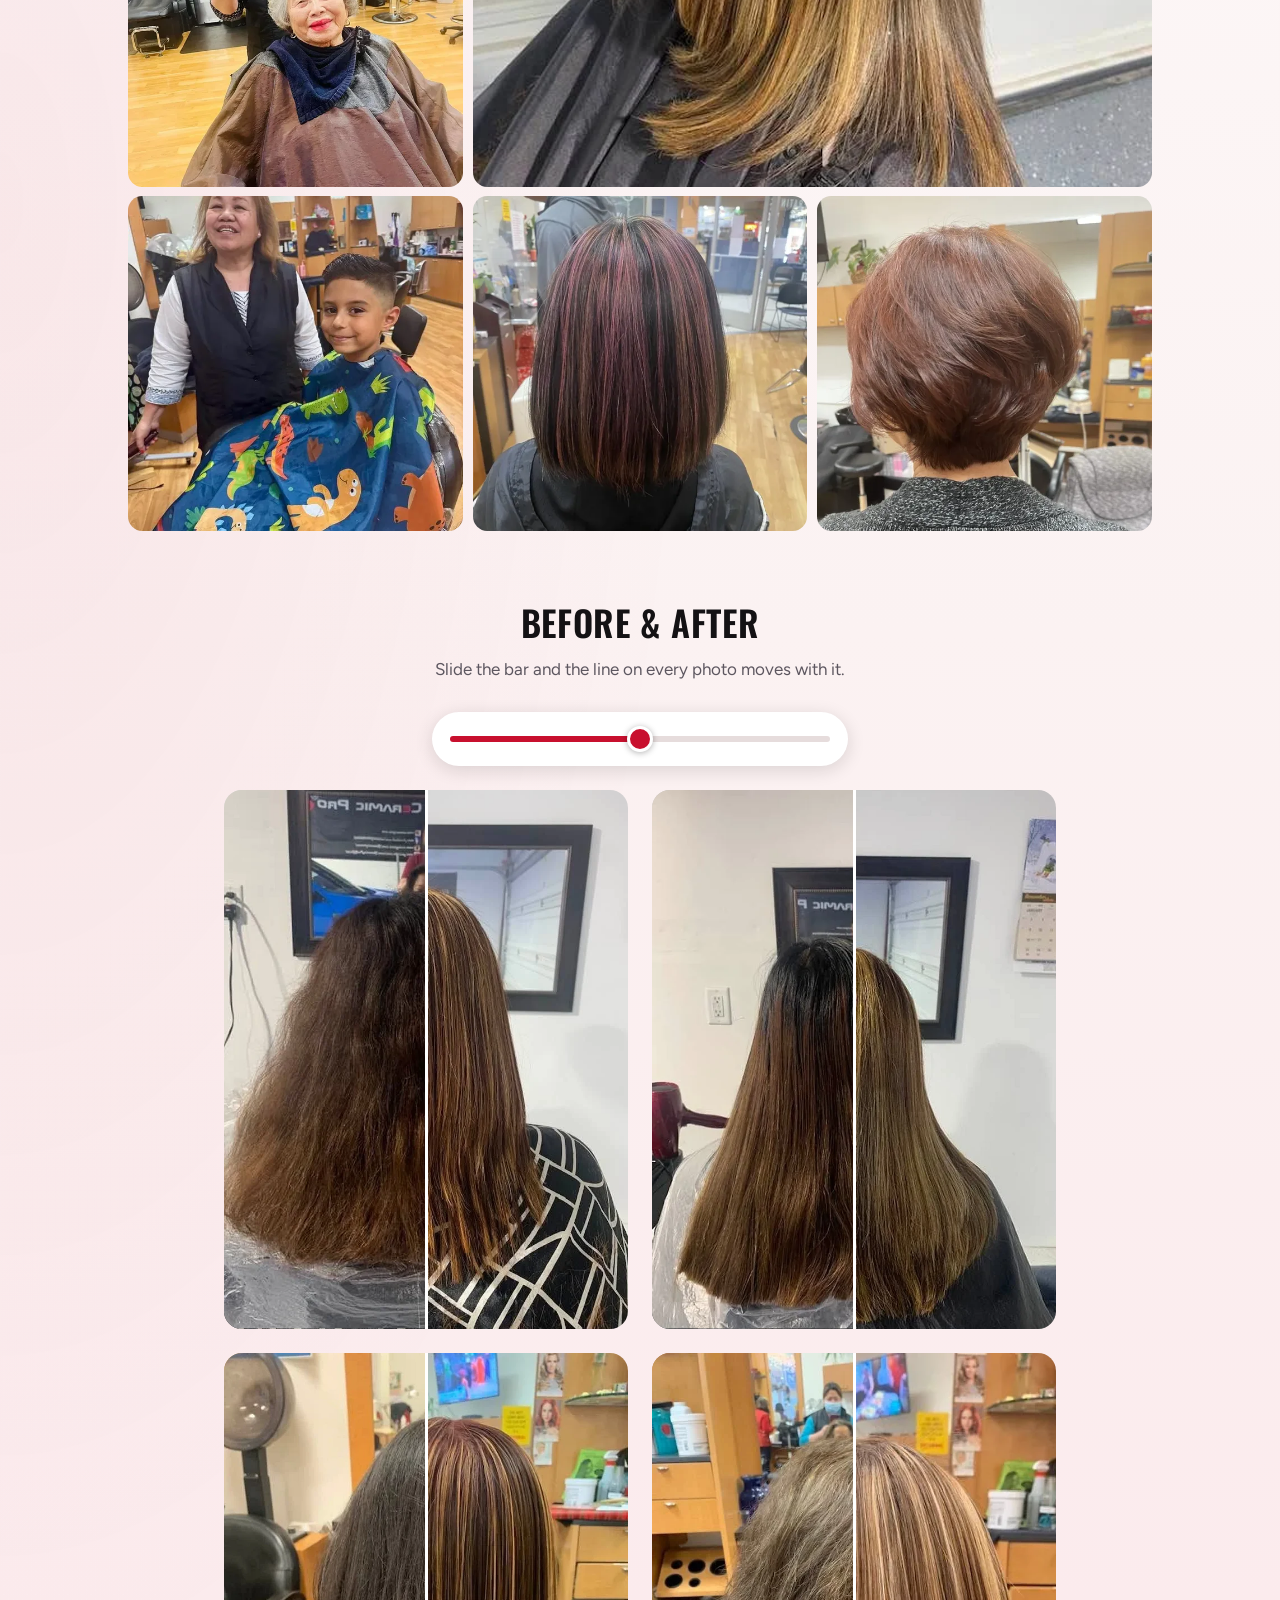
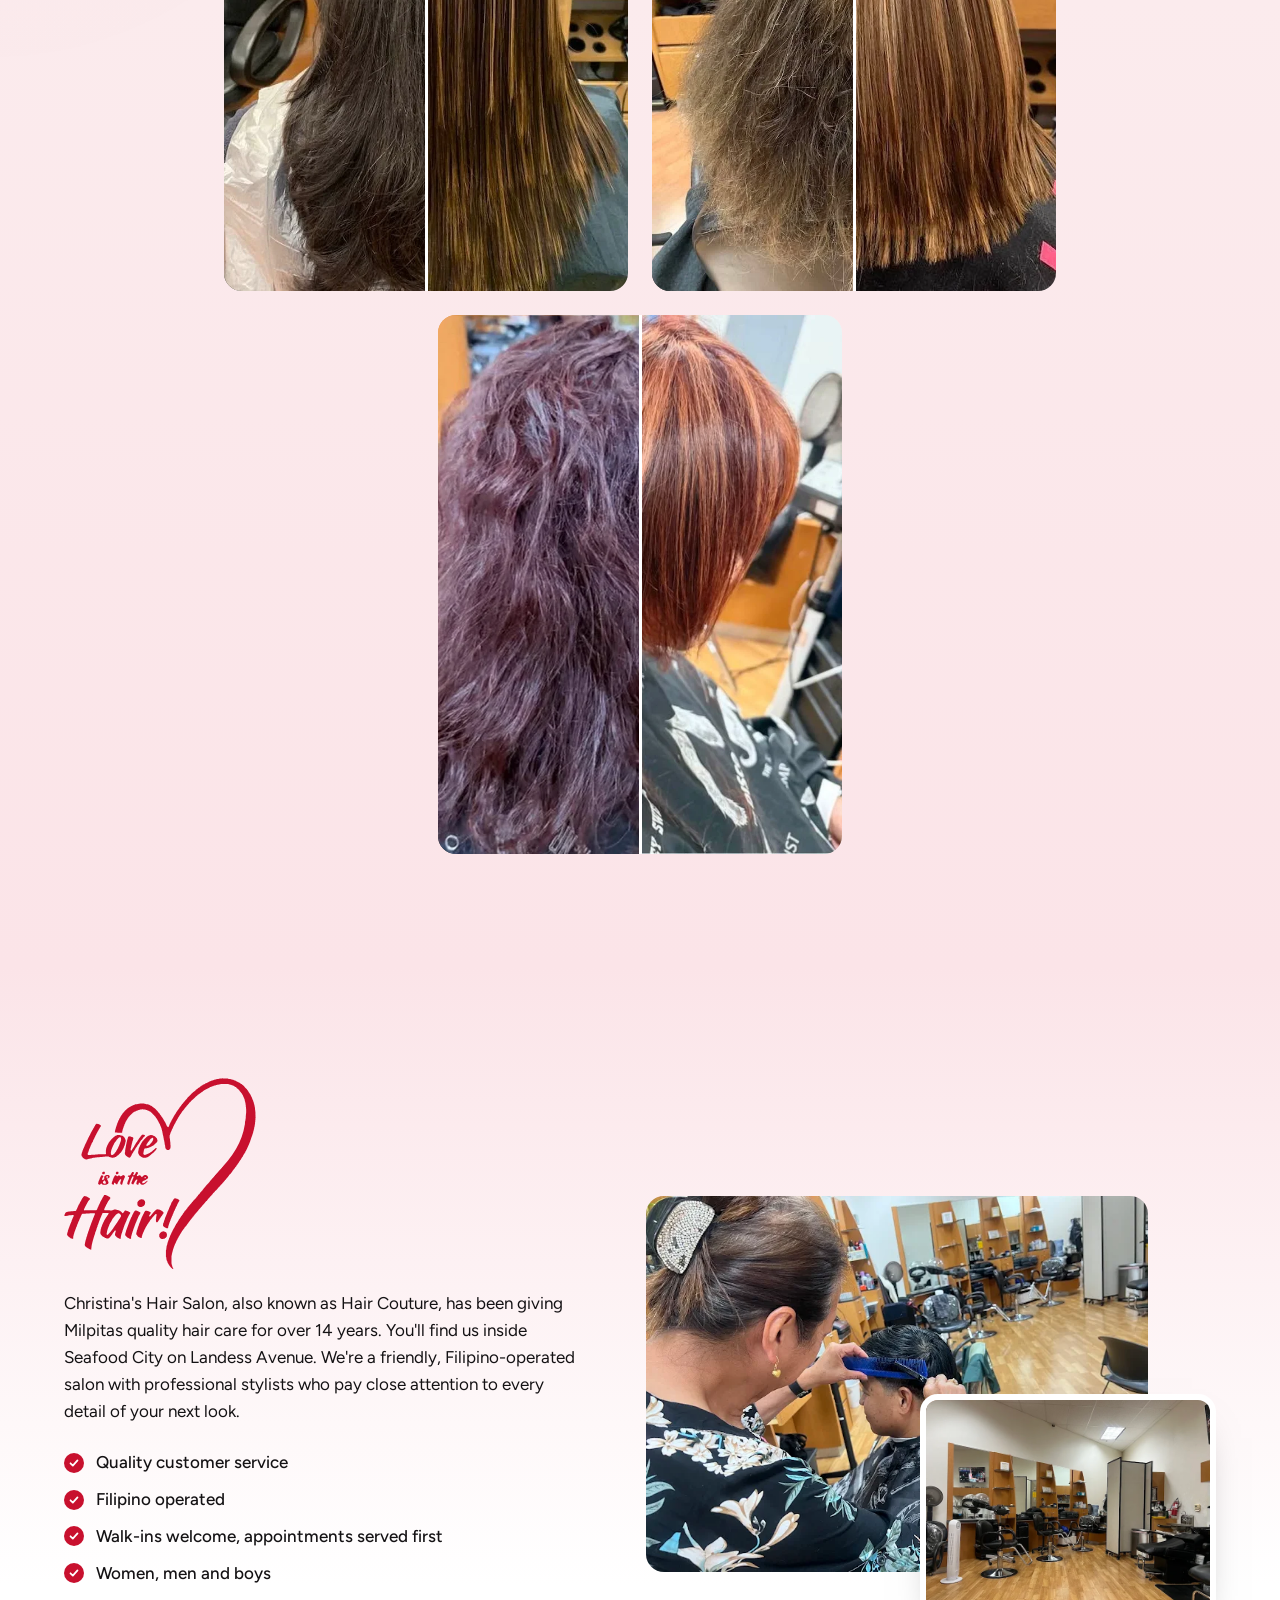
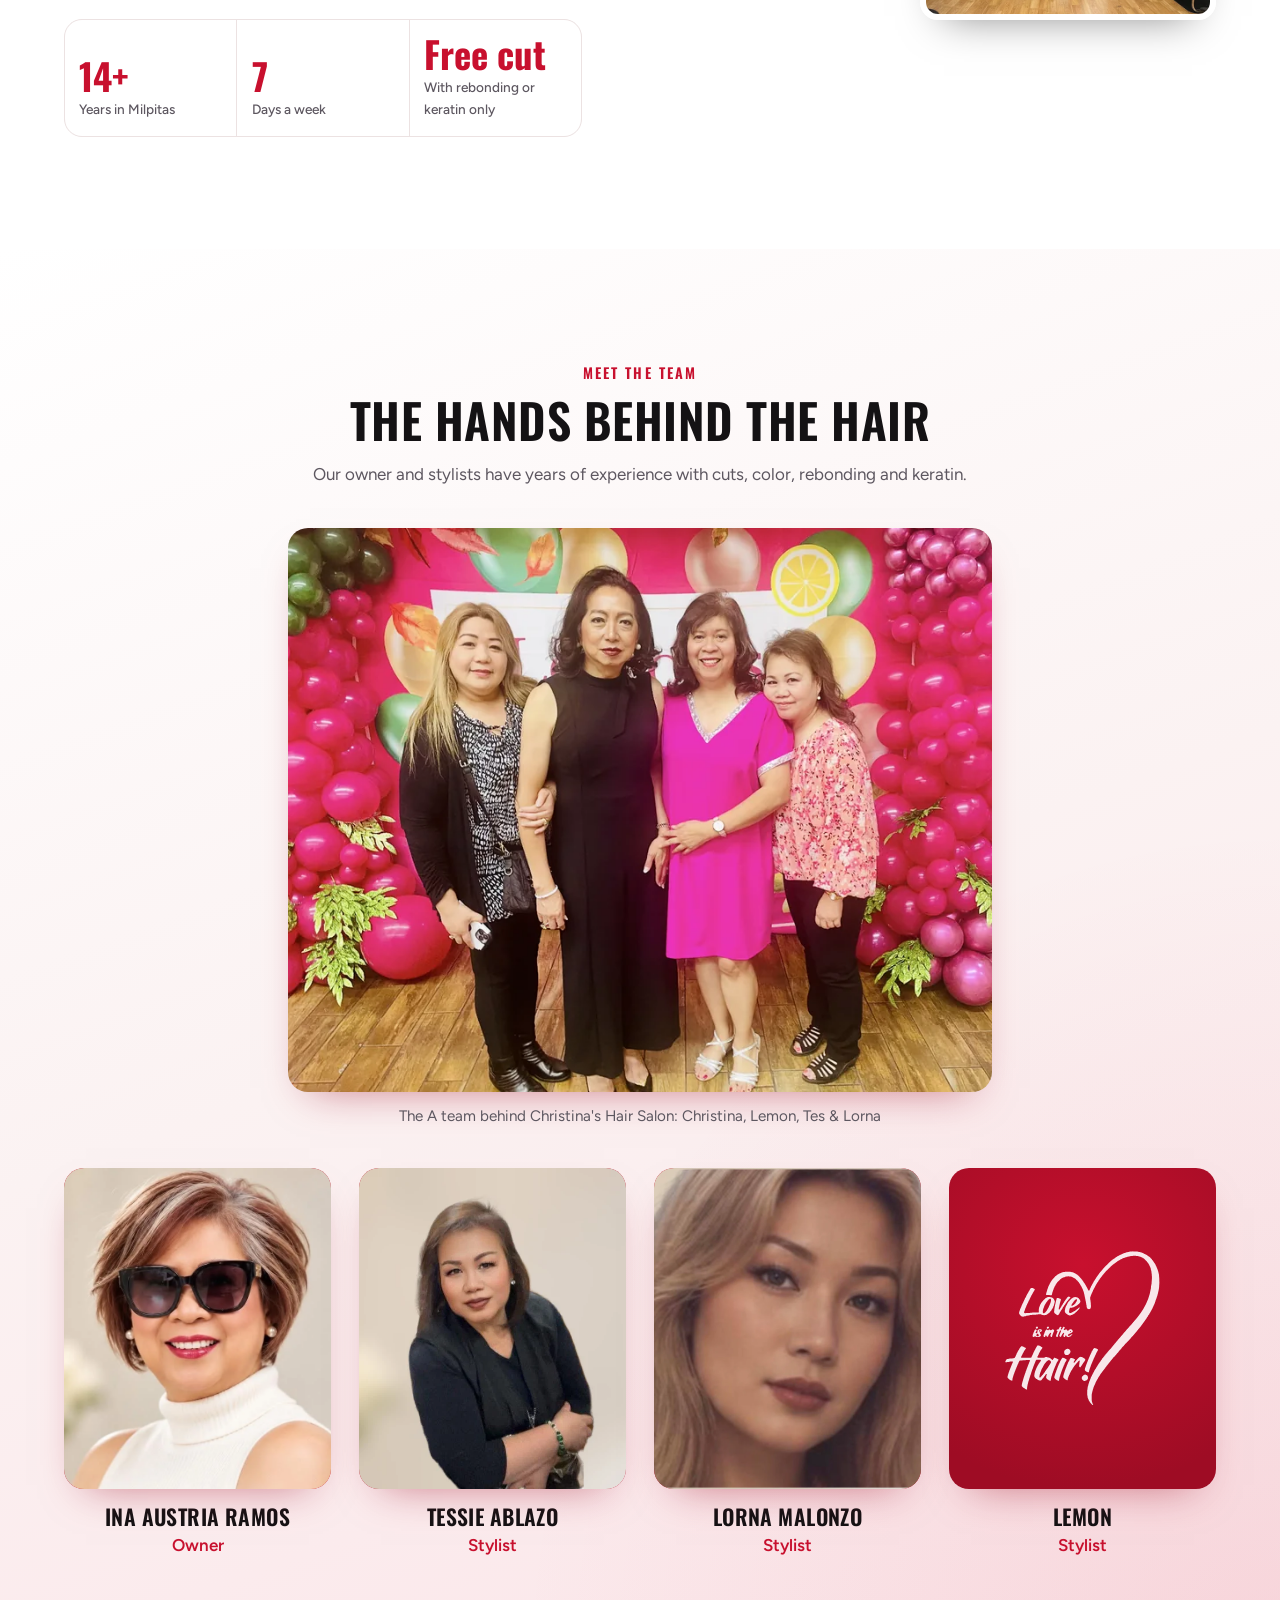
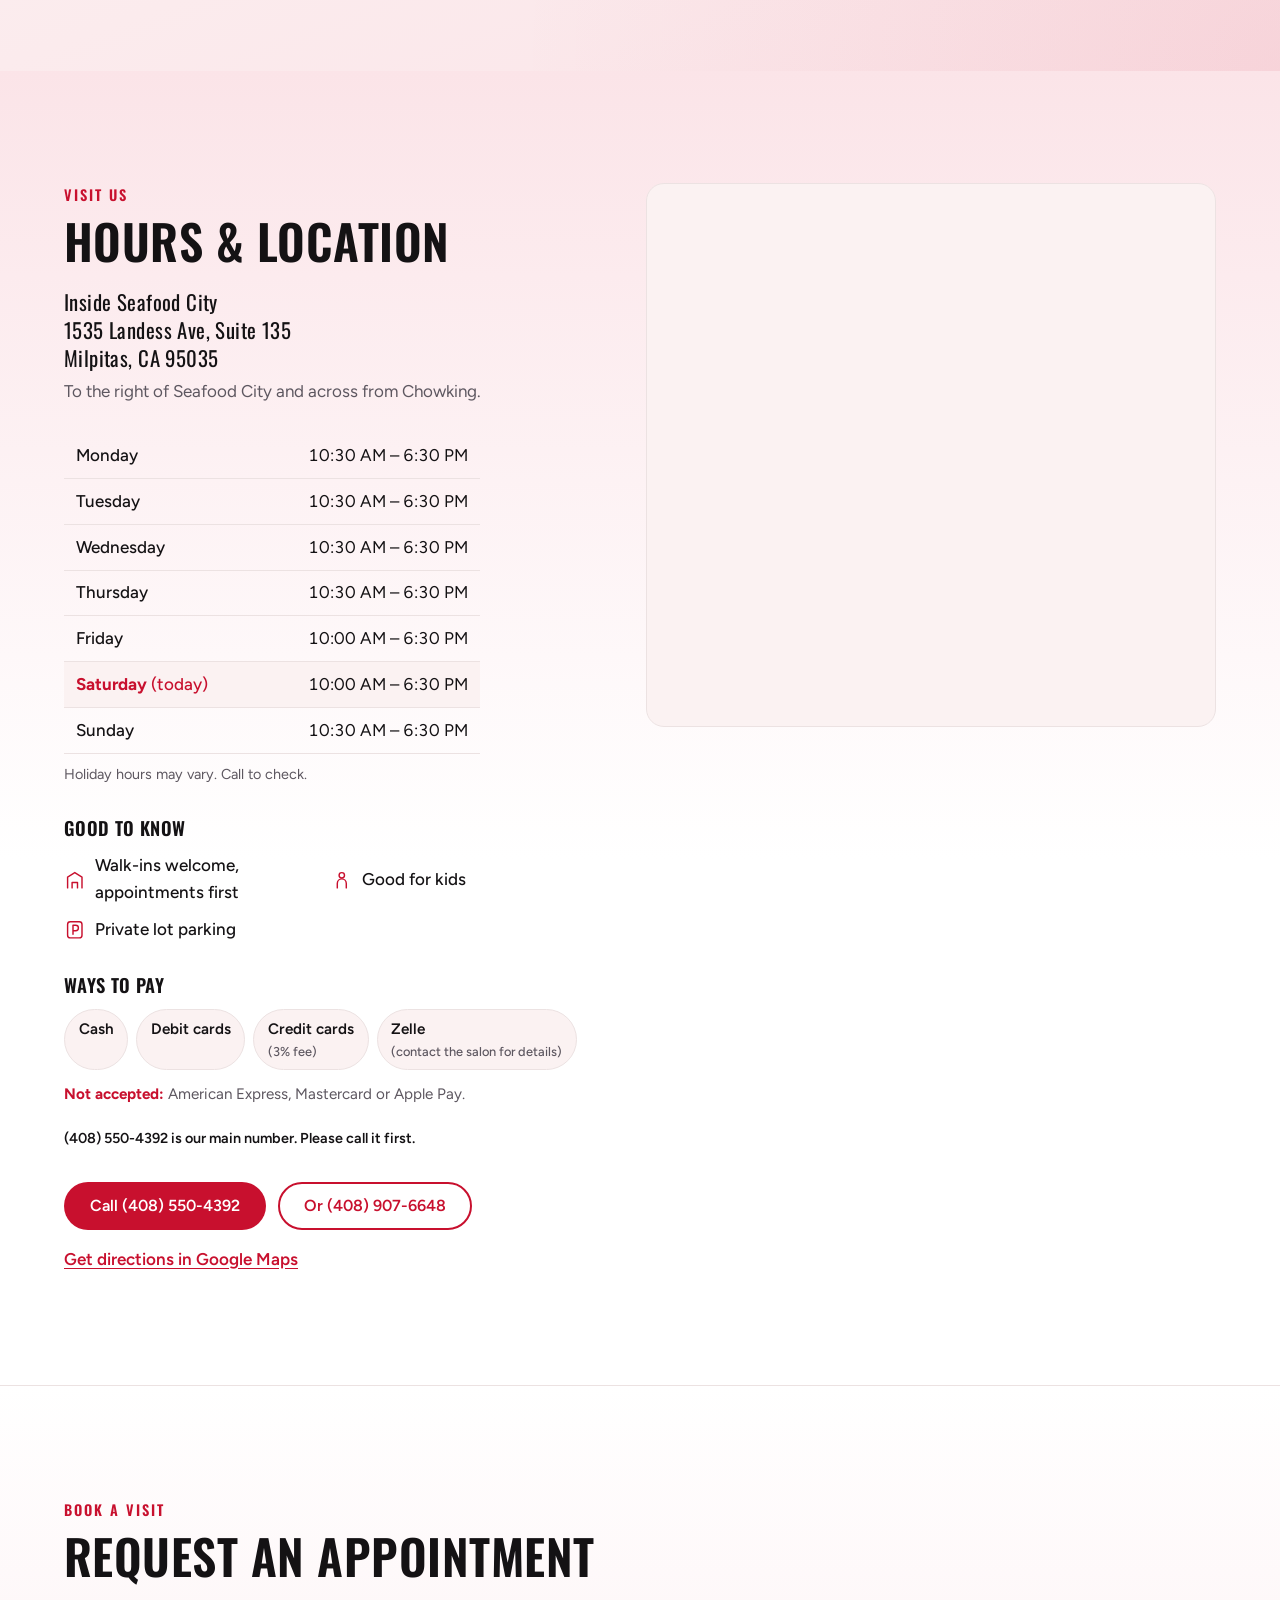
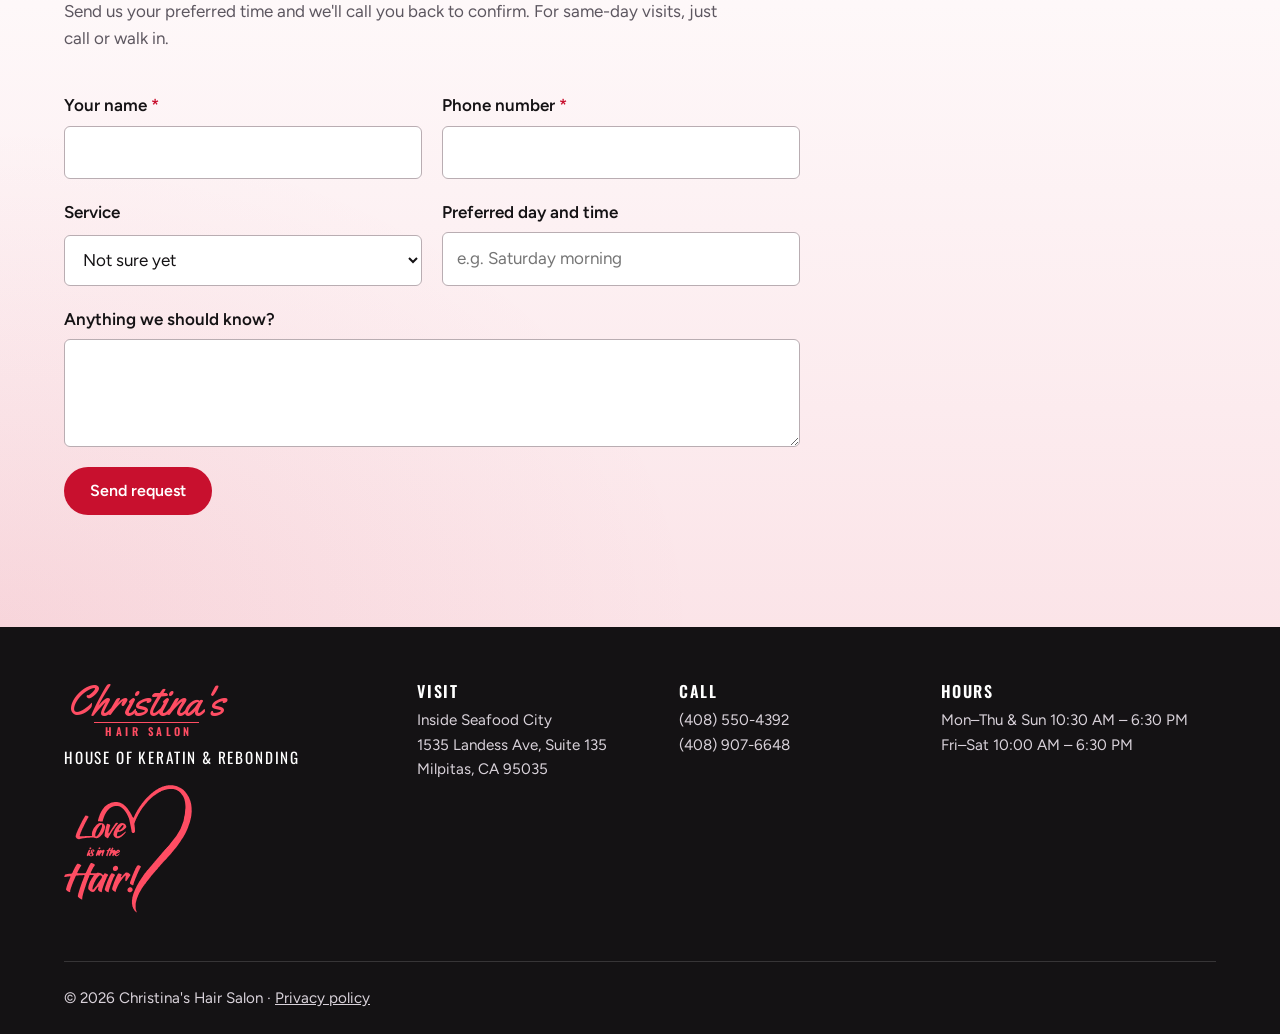
==== commit 268ac12b: "Refresh Christina's preview copy from her current site; live link points at christinashairsalonmilpi" ====
--- a/live/christinas-salon/index.html
+++ b/live/christinas-salon/index.html
@@ -8,14 +8,14 @@
   <title>Christina's Hair Salon | House of Keratin &amp; Rebonding | Milpitas, CA</title>
   <meta name="description" content="Christina's Hair Salon, the house of keratin and rebonding inside Seafood City Milpitas. Haircuts, color, highlights, perms, rebonding and keratin for women, men and boys. Free haircut only with rebonding or keratin. 1535 Landess Ave, Suite 135. (408) 550-4392.">
   <meta name="theme-color" content="#141214">
-  <link rel="canonical" href="https://markdv03.github.io/Christinas-salon/">
+  <link rel="canonical" href="https://christinashairsalonmilpitas.com/">
   <link rel="icon" href="favicon.svg" type="image/svg+xml">
   <link rel="apple-touch-icon" href="apple-touch-icon.png">
   <meta property="og:type" content="website">
   <meta property="og:title" content="Christina's Hair Salon | House of Keratin &amp; Rebonding">
   <meta property="og:description" content="Haircuts, color, highlights, rebonding and keratin inside Seafood City Milpitas. Free haircut with rebonding or keratin. Call (408) 550-4392.">
-  <meta property="og:url" content="https://markdv03.github.io/Christinas-salon/">
-  <meta property="og:image" content="https://markdv03.github.io/Christinas-salon/assets/img/share.jpg">
+  <meta property="og:url" content="https://christinashairsalonmilpitas.com/">
+  <meta property="og:image" content="https://christinashairsalonmilpitas.com/assets/img/share.jpg">
   <meta property="og:image:width" content="1200">
   <meta property="og:image:height" content="630">
   <meta name="twitter:card" content="summary_large_image">
@@ -25,7 +25,7 @@
   <link rel="preload" as="style" href="https://fonts.googleapis.com/css2?family=Figtree:wght@400;500;600;700&family=Kaushan+Script&family=Oswald:wght@500;600;700&family=Yellowtail&display=swap">
   <link rel="stylesheet" href="https://fonts.googleapis.com/css2?family=Figtree:wght@400;500;600;700&family=Kaushan+Script&family=Oswald:wght@500;600;700&family=Yellowtail&display=swap" media="print" onload="this.media='all'">
   <noscript><link rel="stylesheet" href="https://fonts.googleapis.com/css2?family=Figtree:wght@400;500;600;700&family=Kaushan+Script&family=Oswald:wght@500;600;700&family=Yellowtail&display=swap"></noscript>
-  <link rel="stylesheet" href="styles.css?v=1792440966">
+  <link rel="stylesheet" href="styles.css?v=1792632164">
   <script>document.documentElement.className = document.documentElement.className.replace("no-js", "js");</script>
 </head>
 <body>
@@ -347,6 +347,10 @@
           <h2 id="team-title">The hands behind the hair</h2>
           <p>Our owner and stylists have years of experience with cuts, color, rebonding and keratin.</p>
         </div>
+        <figure class="team__group" data-reveal>
+          <img src="assets/img/team-group.webp" srcset="assets/img/team-group-sm.webp 800w, assets/img/team-group.webp 1255w" sizes="(min-width: 760px) 44rem, 100vw" width="1255" height="1004" loading="lazy" alt="Christina, Lemon, Tes and Lorna standing together in front of a pink and green balloon wall.">
+          <figcaption>The A team behind Christina's Hair Salon: Christina, Lemon, Tes &amp; Lorna</figcaption>
+        </figure>
         <ul class="team__grid">
           <li class="person" data-reveal>
             <div class="person__photo">
@@ -373,8 +377,8 @@
             <div class="person__photo person__photo--soon" role="img" aria-label="Photo coming soon">
               <svg class="love" viewBox="0 0 1036 1034" aria-hidden="true"><mask id="love-m-soon" maskUnits="userSpaceOnUse" x="0" y="0" width="1036" height="1034"><path class="love__pen love__pen--a" pathLength="1" d="M311 293C330 150 500 130 560 250C580 300 590 360 590 405"/><path class="love__pen love__pen--b" pathLength="1" d="M560 250C650 80 800 20 900 40C990 55 1040 130 1036 225C1030 330 980 430 898 518C820 600 700 730 639 812C590 880 570 950 587 1036"/></mask><use href="#love-text"/><use href="#love-heart" mask="url(#love-m-soon)"/></svg>
             </div>
-            <h3 class="person__name">Stylist</h3>
-            <p class="person__note">Photo coming soon</p>
+            <h3 class="person__name">Lemon</h3>
+            <p class="person__role">Stylist</p>
           </li>
         </ul>
       </div>
@@ -544,6 +548,6 @@
     </a>
   </div>
 
-  <script src="script.js?v=1792440966" defer></script>
+  <script src="script.js?v=1792632164" defer></script>
 </body>
 </html>
--- a/live/christinas-salon/styles.css
+++ b/live/christinas-salon/styles.css
@@ -404,6 +404,9 @@
 }
 
 /* Team */
+.team__group { max-width: 44rem; margin: 0 auto 2.5rem; text-align: center; }
+.team__group img { width: 100%; height: auto; border-radius: 1.25rem; box-shadow: 0 18px 40px -22px rgba(158, 12, 36, .55); }
+.team__group figcaption { margin-top: .75rem; color: var(--muted); font-size: .95rem; }
 .team__grid { display: grid; grid-template-columns: repeat(2, 1fr); gap: 1.5rem 1rem; }
 .person { text-align: center; }
 .person__photo {
@@ -419,7 +422,6 @@
 .person__photo--soon .love { width: 58%; aspect-ratio: 1036 / 1034; color: rgba(255, 255, 255, .9); }
 .person__name { margin-top: 1rem; font-size: 1.35rem; }
 .person__role { color: var(--red); font-weight: 600; margin-top: .2rem; }
-.person__note { color: var(--muted); font-size: .9rem; margin-top: .15rem; }
 @media (min-width: 900px) {
   .team__grid { grid-template-columns: repeat(4, 1fr); gap: 1.75rem; }
 }
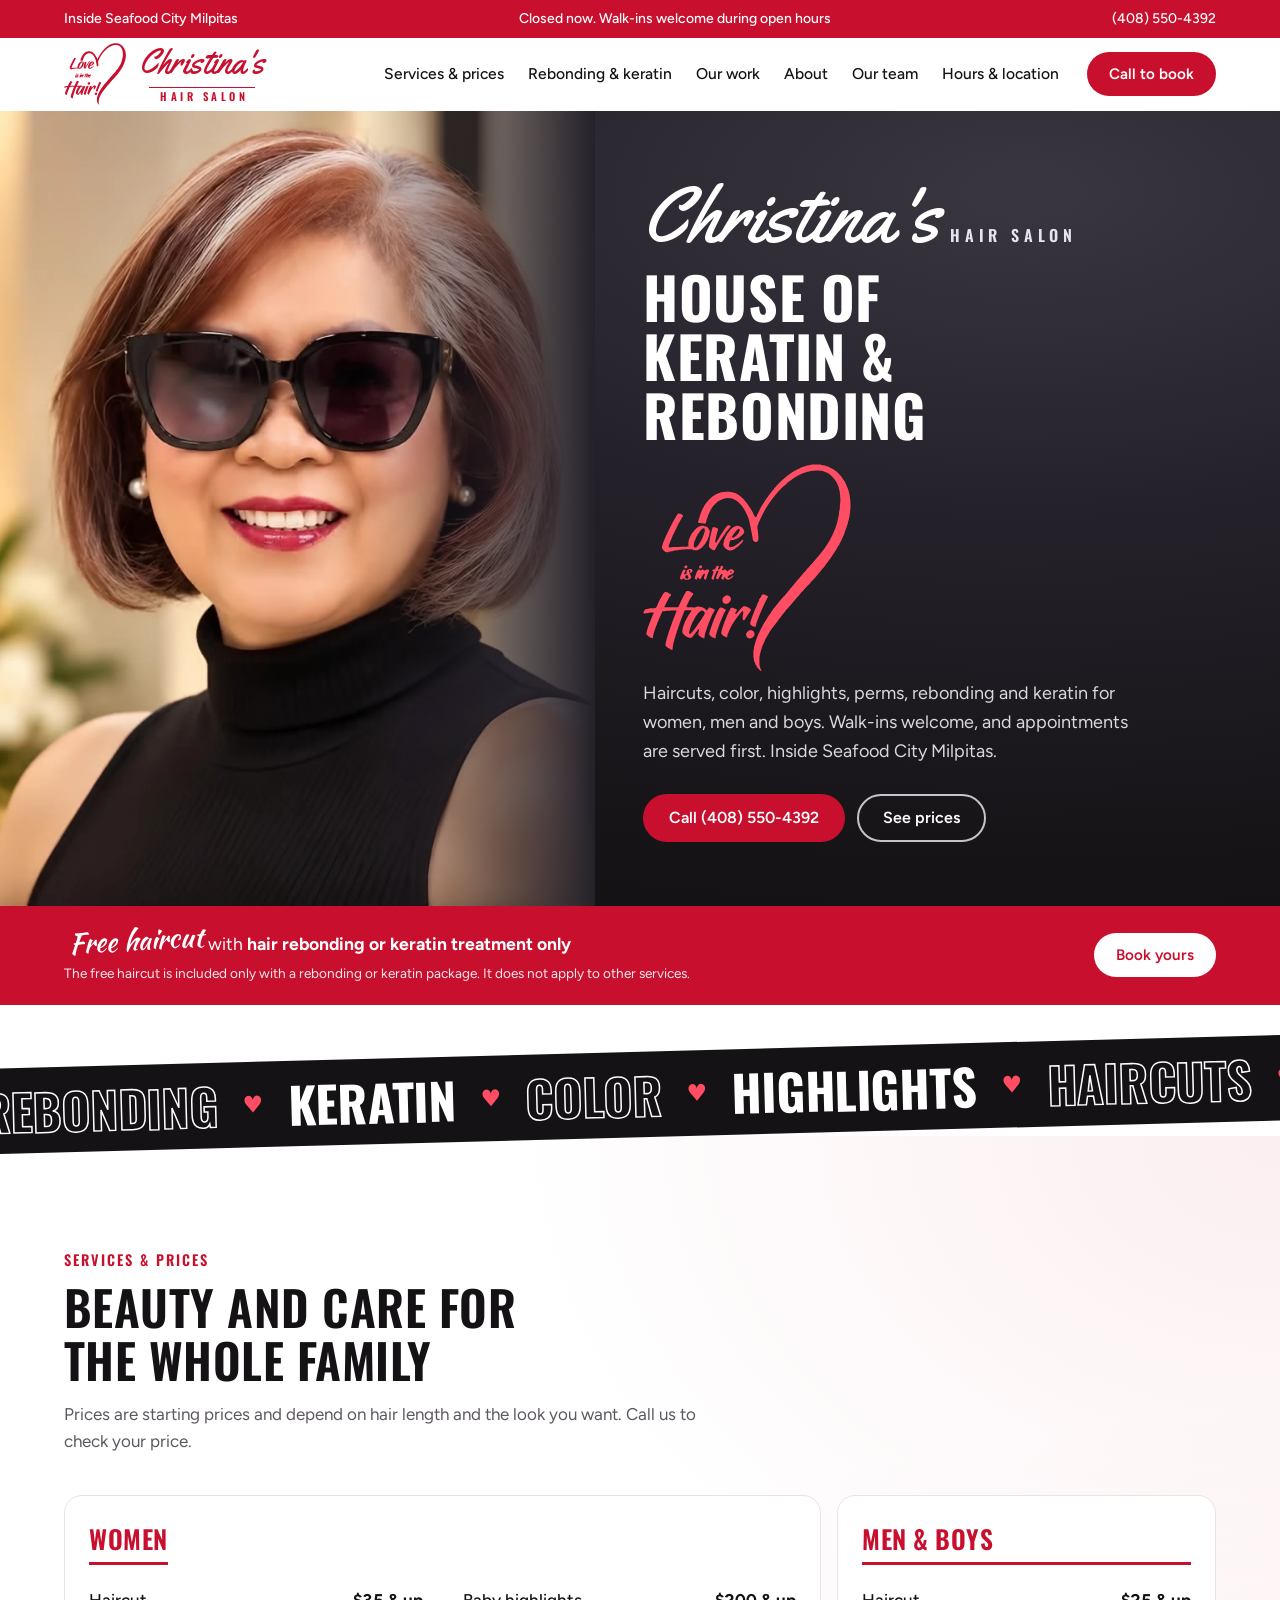
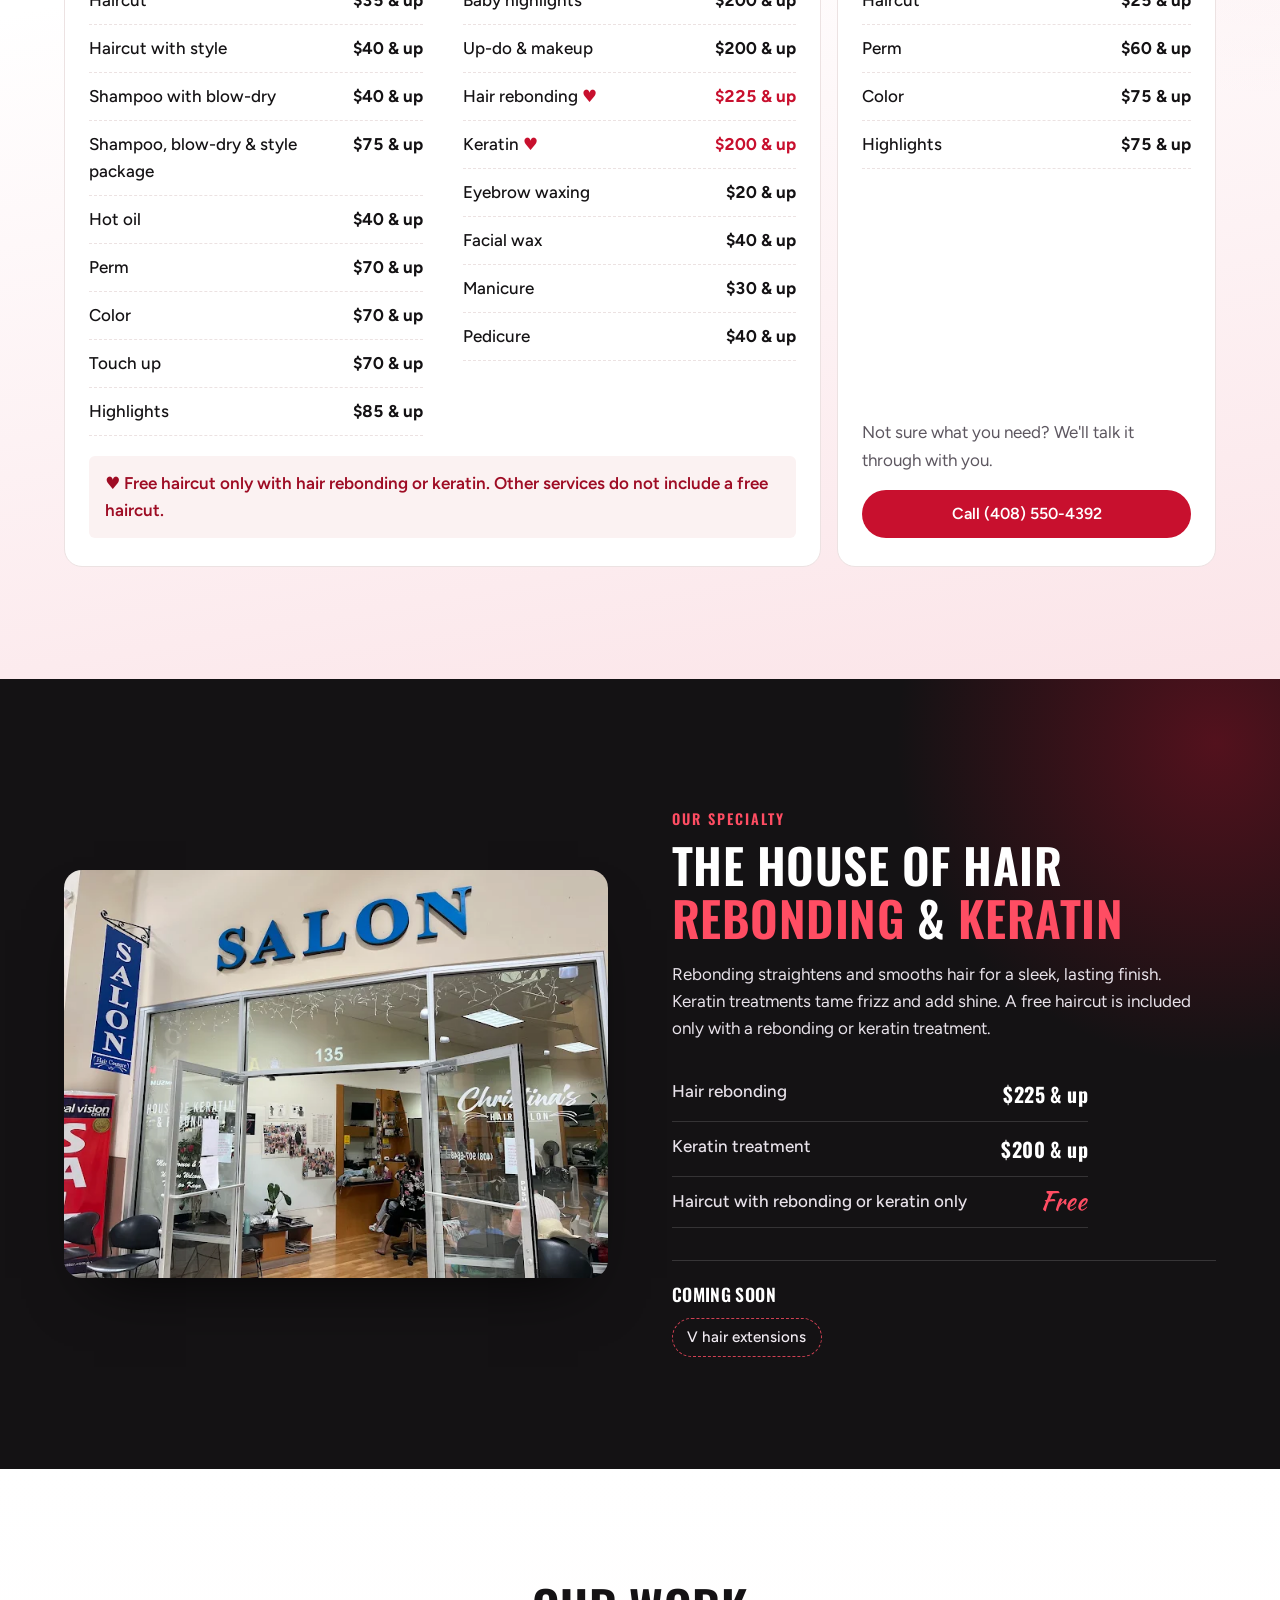
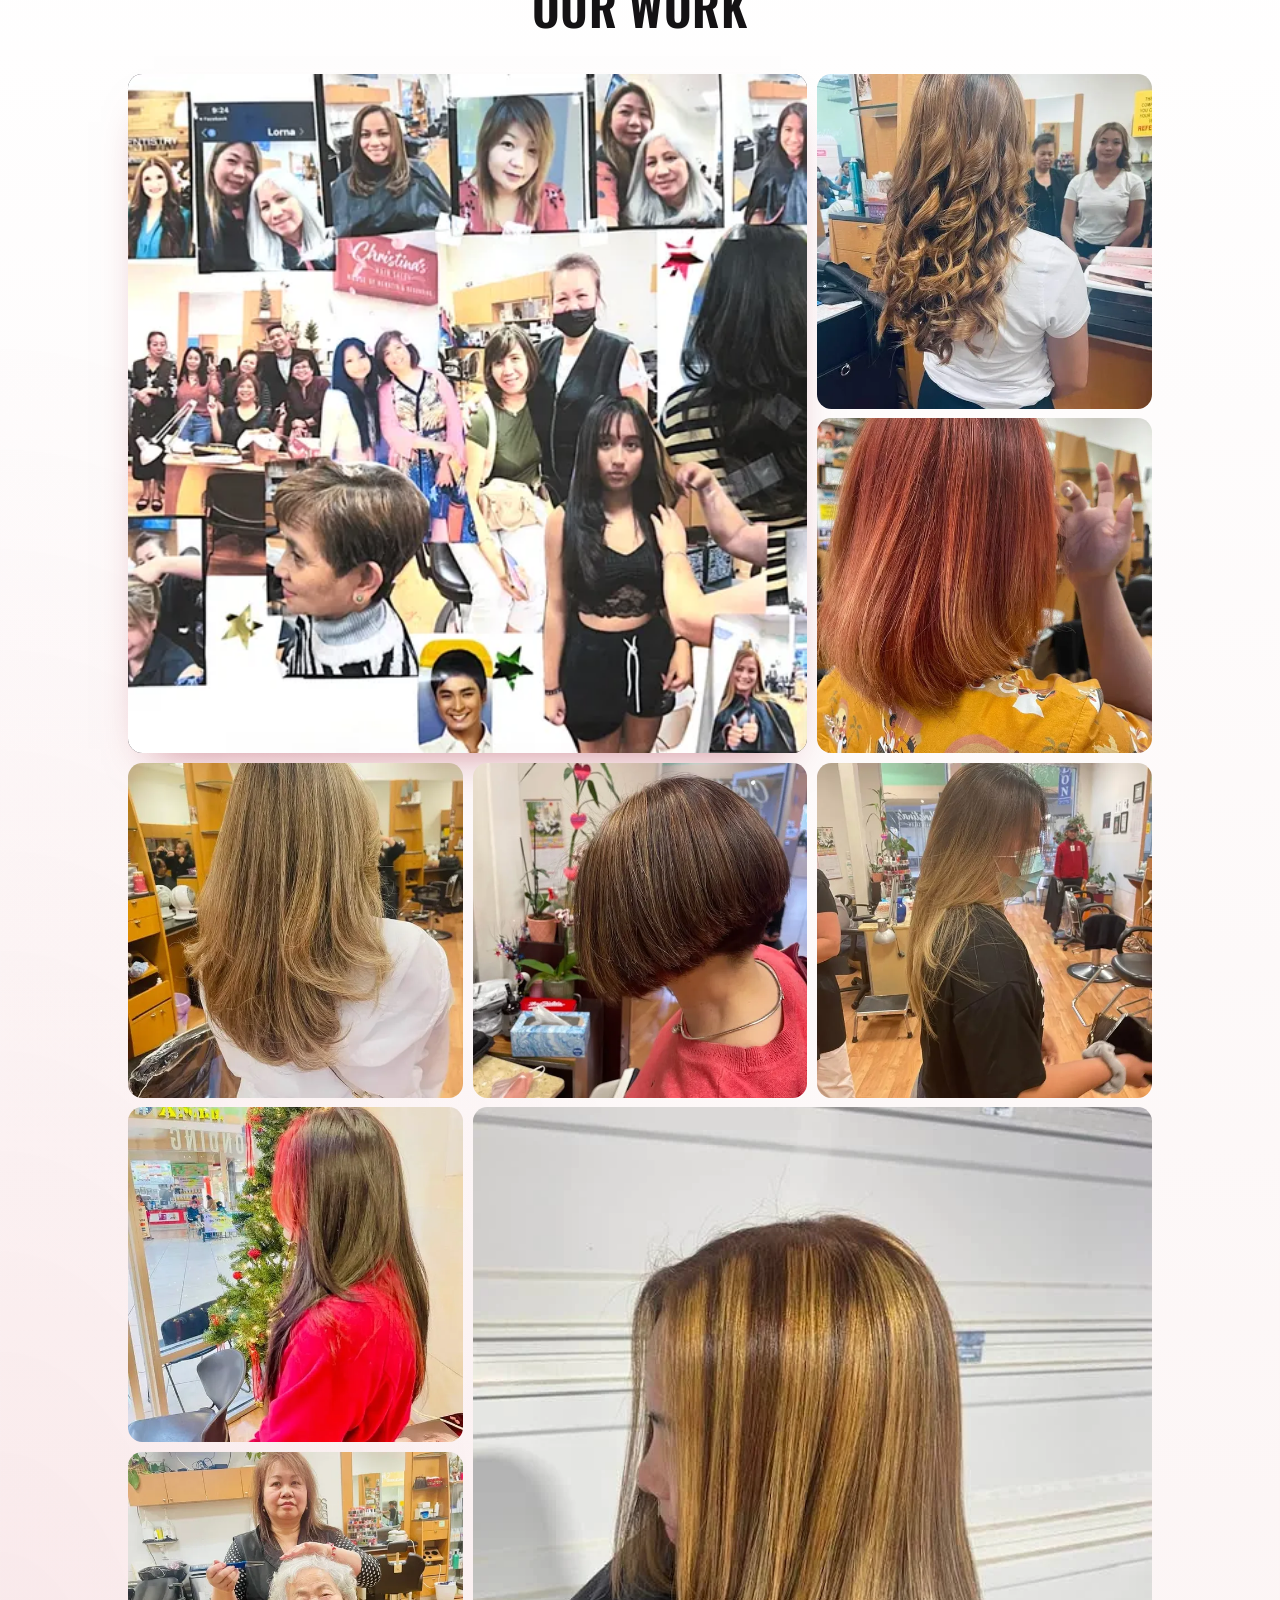
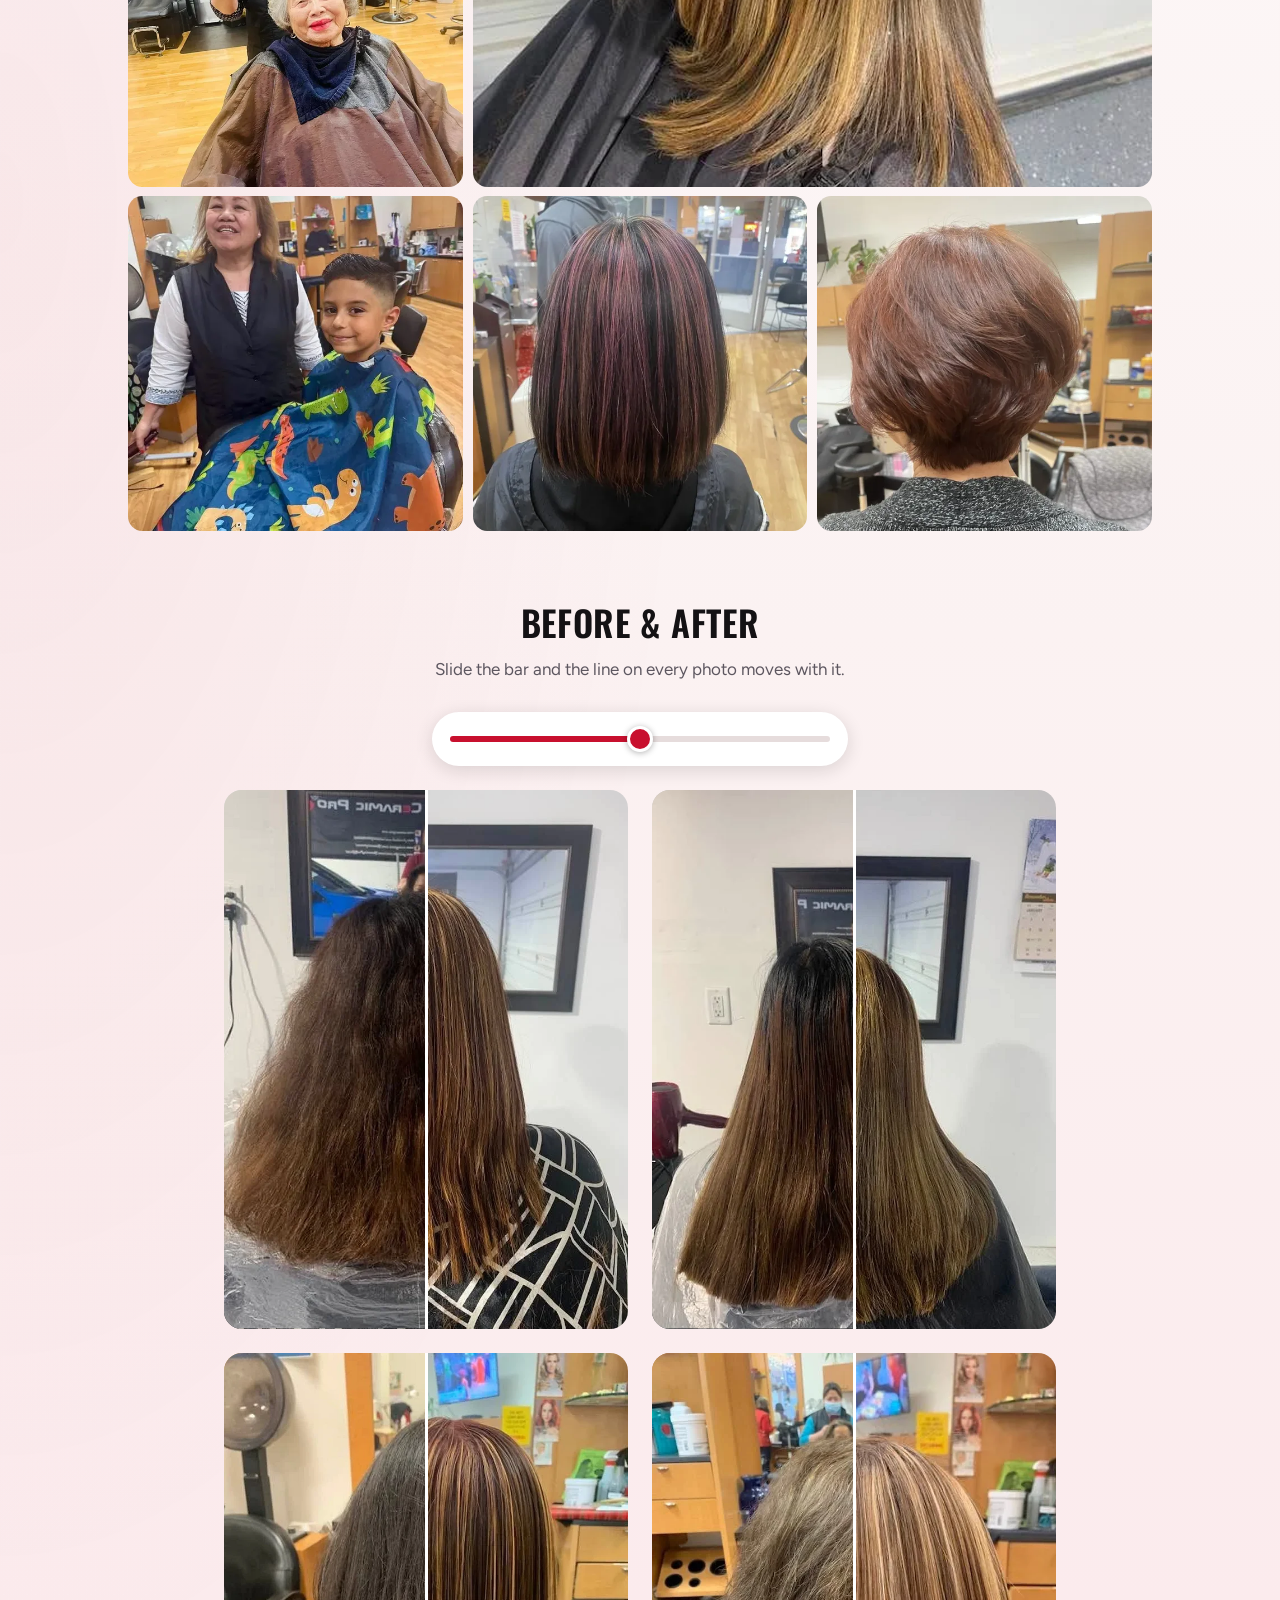
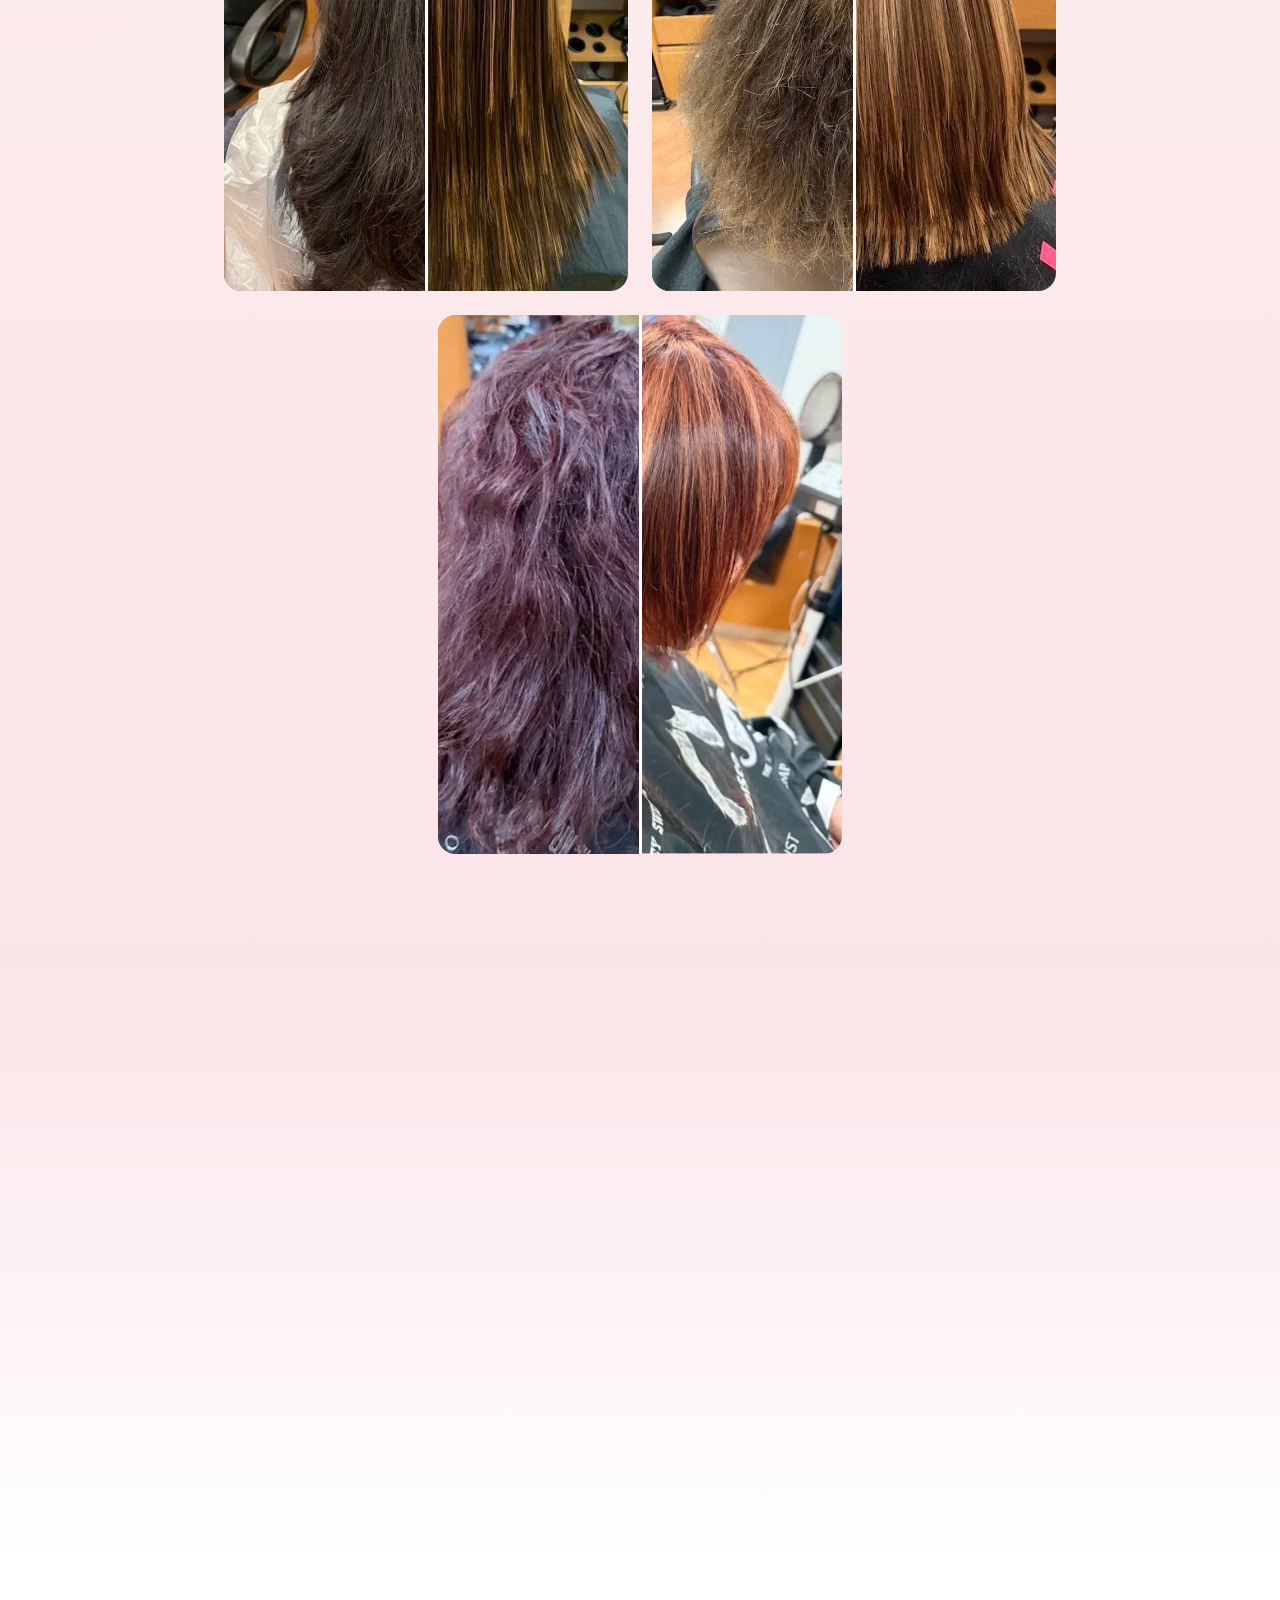
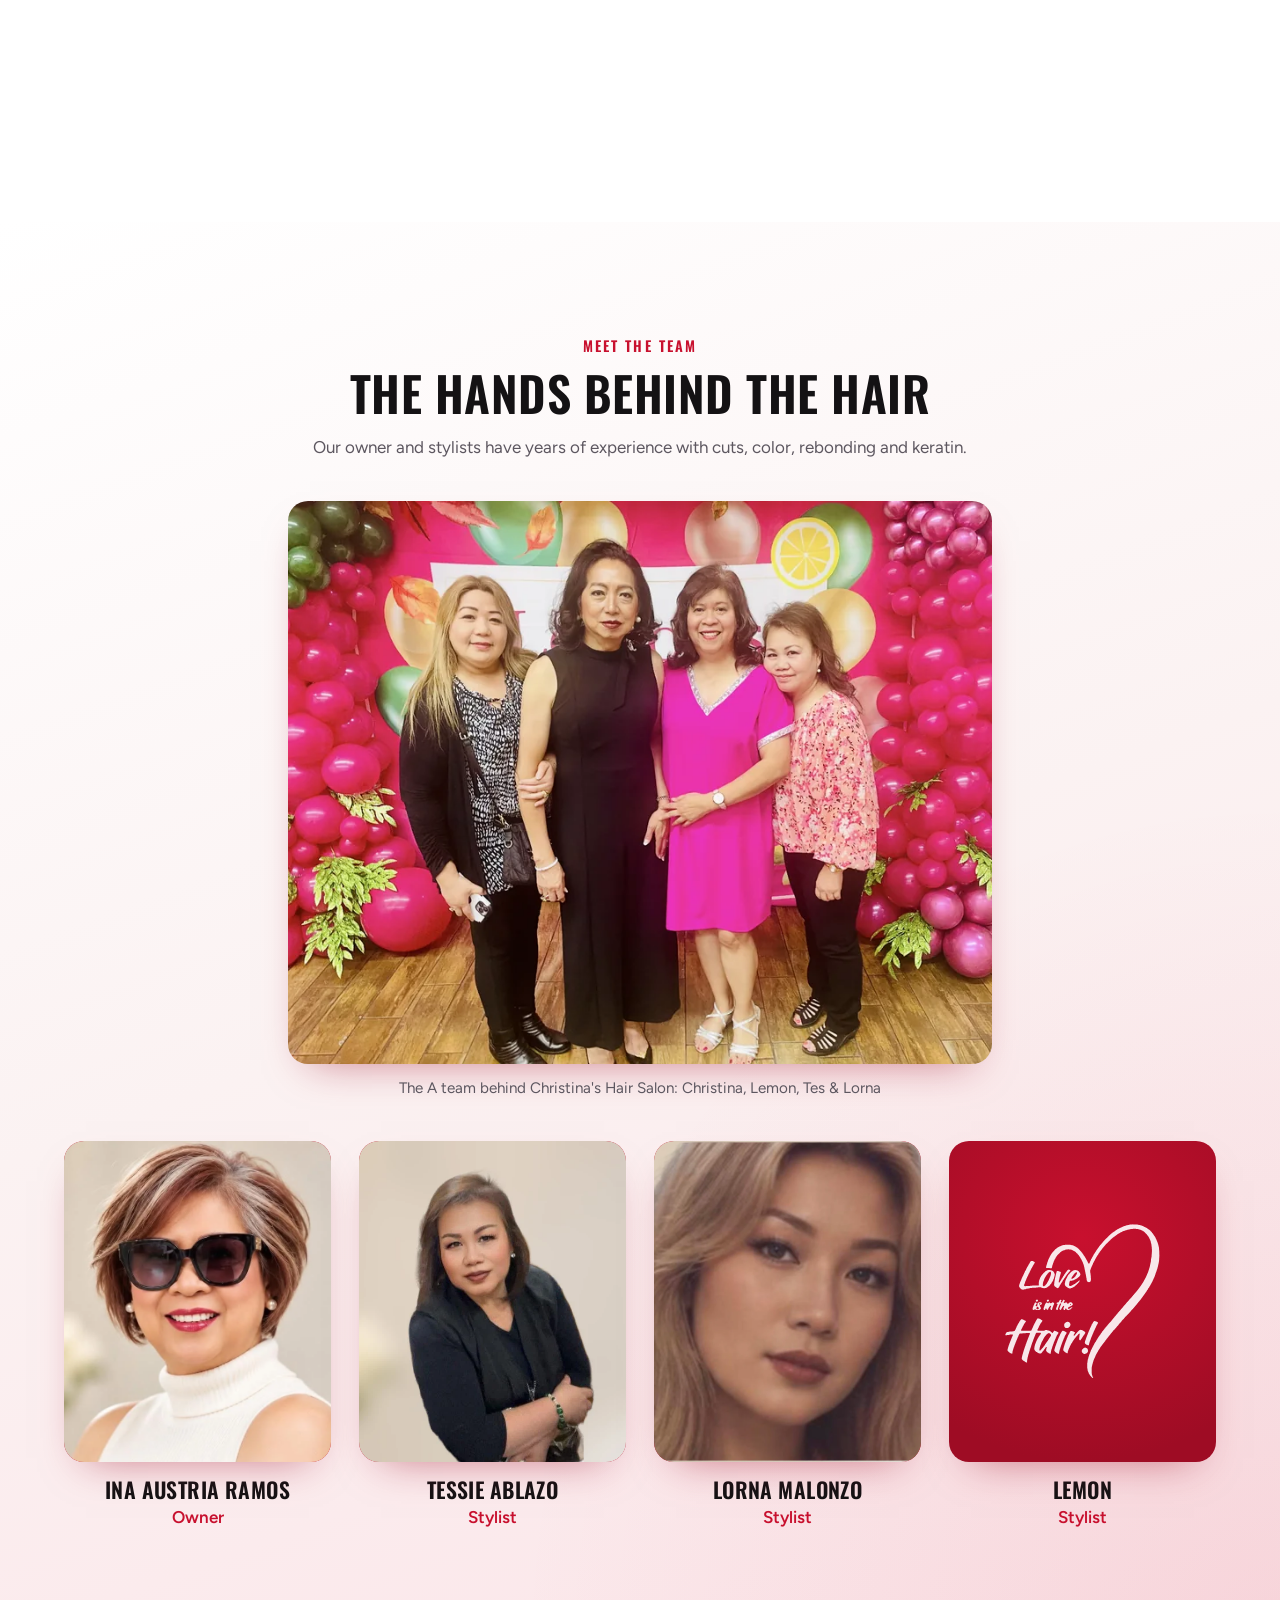
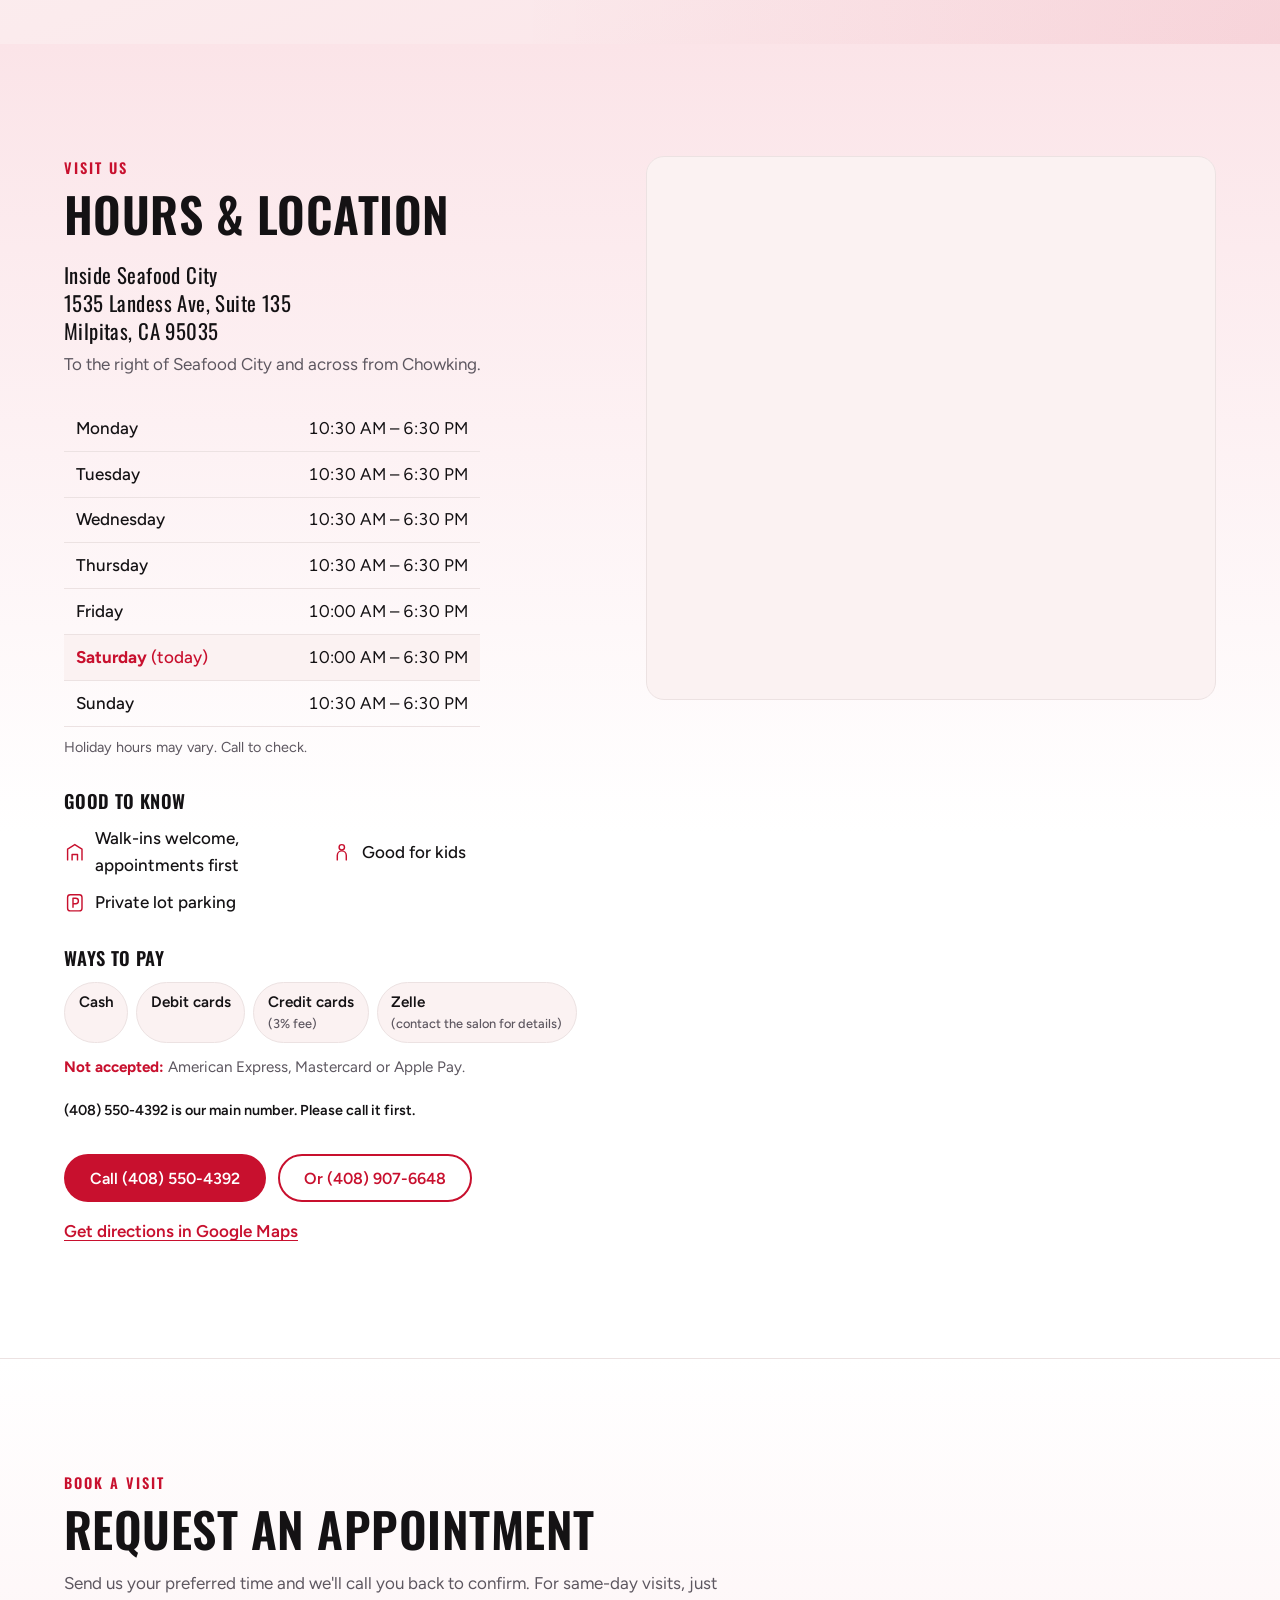
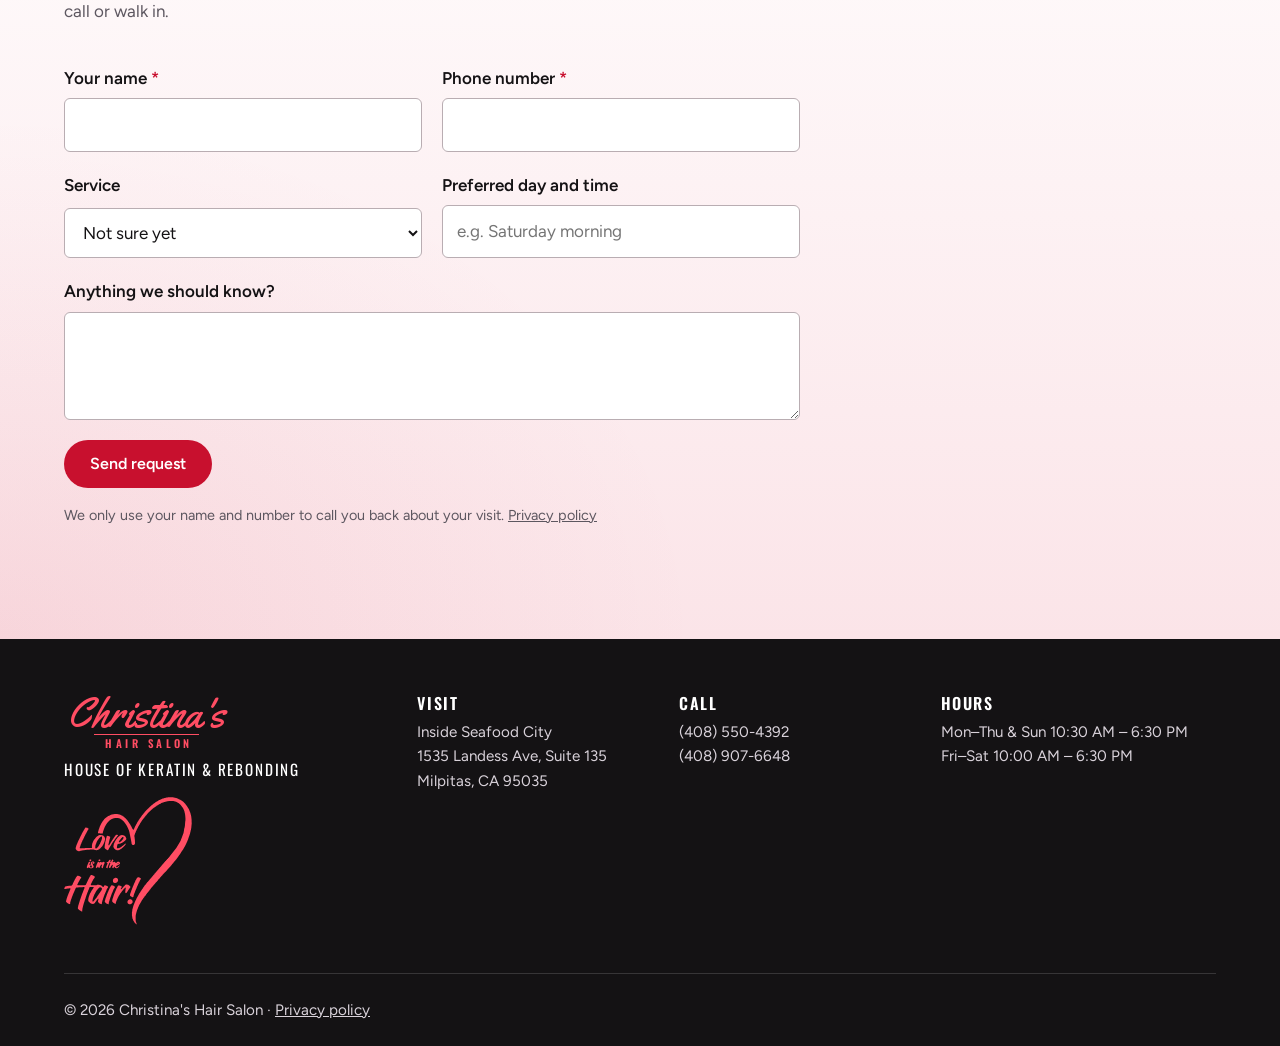
==== commit dbfa4c70: "Refresh Christina's preview copy (Hair Couture removed; contact form unwired, no access key) Co-Auth" ====
--- a/live/christinas-salon/index.html
+++ b/live/christinas-salon/index.html
@@ -25,7 +25,7 @@
   <link rel="preload" as="style" href="https://fonts.googleapis.com/css2?family=Figtree:wght@400;500;600;700&family=Kaushan+Script&family=Oswald:wght@500;600;700&family=Yellowtail&display=swap">
   <link rel="stylesheet" href="https://fonts.googleapis.com/css2?family=Figtree:wght@400;500;600;700&family=Kaushan+Script&family=Oswald:wght@500;600;700&family=Yellowtail&display=swap" media="print" onload="this.media='all'">
   <noscript><link rel="stylesheet" href="https://fonts.googleapis.com/css2?family=Figtree:wght@400;500;600;700&family=Kaushan+Script&family=Oswald:wght@500;600;700&family=Yellowtail&display=swap"></noscript>
-  <link rel="stylesheet" href="styles.css?v=1792632164">
+  <link rel="stylesheet" href="styles.css?v=1793838071">
   <script>document.documentElement.className = document.documentElement.className.replace("no-js", "js");</script>
 </head>
 <body>
@@ -314,7 +314,7 @@
         <div class="about__copy" data-reveal>
           <svg class="love love--about" viewBox="0 0 1036 1034" role="img" aria-label="Love is in the Hair!"><mask id="love-m-about" maskUnits="userSpaceOnUse" x="0" y="0" width="1036" height="1034"><path class="love__pen love__pen--a" pathLength="1" d="M311 293C330 150 500 130 560 250C580 300 590 360 590 405"/><path class="love__pen love__pen--b" pathLength="1" d="M560 250C650 80 800 20 900 40C990 55 1040 130 1036 225C1030 330 980 430 898 518C820 600 700 730 639 812C590 880 570 950 587 1036"/></mask><use href="#love-text"/><use href="#love-heart" mask="url(#love-m-about)"/></svg>
           <h2 id="about-title" class="visually-hidden">About Christina's Hair Salon</h2>
-          <p>Christina's Hair Salon, also known as Hair Couture, has been giving Milpitas quality hair care for over 14 years. You'll find us inside Seafood City on Landess Avenue. We're a friendly, Filipino-operated salon with professional stylists who pay close attention to every detail of your next look.</p>
+          <p>Christina's Hair Salon has been giving Milpitas quality hair care for over 14 years. You'll find us inside Seafood City on Landess Avenue. We're a friendly, Filipino-operated salon with professional stylists who pay close attention to every detail of your next look.</p>
           <ul class="tick-list">
             <li>Quality customer service</li>
             <li>Filipino operated</li>
@@ -452,7 +452,7 @@
       </div>
     </section>
 
-    <!-- Request form (design only) -->
+    <!-- Request form: sent by Web3Forms to the salon's email -->
     <section class="section request" id="request" aria-labelledby="request-title">
       <div class="container request__inner">
         <header class="section-head" data-reveal>
@@ -460,7 +460,11 @@
           <h2 id="request-title">Request an appointment</h2>
           <p>Send us your preferred time and we'll call you back to confirm. For same-day visits, just call or walk in.</p>
         </header>
-        <form class="form" data-reveal data-request-form novalidate>
+        <form class="form" action="#" data-reveal novalidate onsubmit="return false">
+          <input type="hidden" name="subject" value="New appointment request from the website">
+          <input type="hidden" name="from_name" value="Christina's Hair Salon website">
+          <input type="hidden" name="redirect" value="https://christinashairsalonmilpitas.com/#request">
+          <input type="checkbox" name="botcheck" class="visually-hidden" tabindex="-1" autocomplete="off" aria-hidden="true">
           <div class="field">
             <label for="name">Your name <span aria-hidden="true">*</span></label>
             <input id="name" name="name" type="text" autocomplete="name" required aria-describedby="name-error">
@@ -502,6 +506,7 @@
           <div class="field--full form__foot">
             <button class="btn btn--primary" type="submit">Send request</button>
             <p class="form__status" role="status" aria-live="polite" data-form-status></p>
+            <p class="form__note">We only use your name and number to call you back about your visit. <a href="privacy.html">Privacy policy</a></p>
           </div>
         </form>
       </div>
@@ -548,6 +553,6 @@
     </a>
   </div>
 
-  <script src="script.js?v=1792632164" defer></script>
+  <script src="script.js?v=1793838071" defer></script>
 </body>
 </html>
--- a/live/christinas-salon/styles.css
+++ b/live/christinas-salon/styles.css
@@ -476,6 +476,8 @@
 .field__error { color: var(--red-deep); font-size: .925rem; font-weight: 500; }
 .form__foot { display: flex; flex-wrap: wrap; align-items: center; gap: 1rem; }
 .form__status { font-weight: 500; }
+.form__note { flex-basis: 100%; color: var(--muted); font-size: .9rem; }
+.form__note a { color: inherit; text-decoration: underline; }
 
 /* Footer */
 .site-footer { background: var(--ink); color: #d9d2da; padding-top: 3.5rem; font-size: .95rem; }
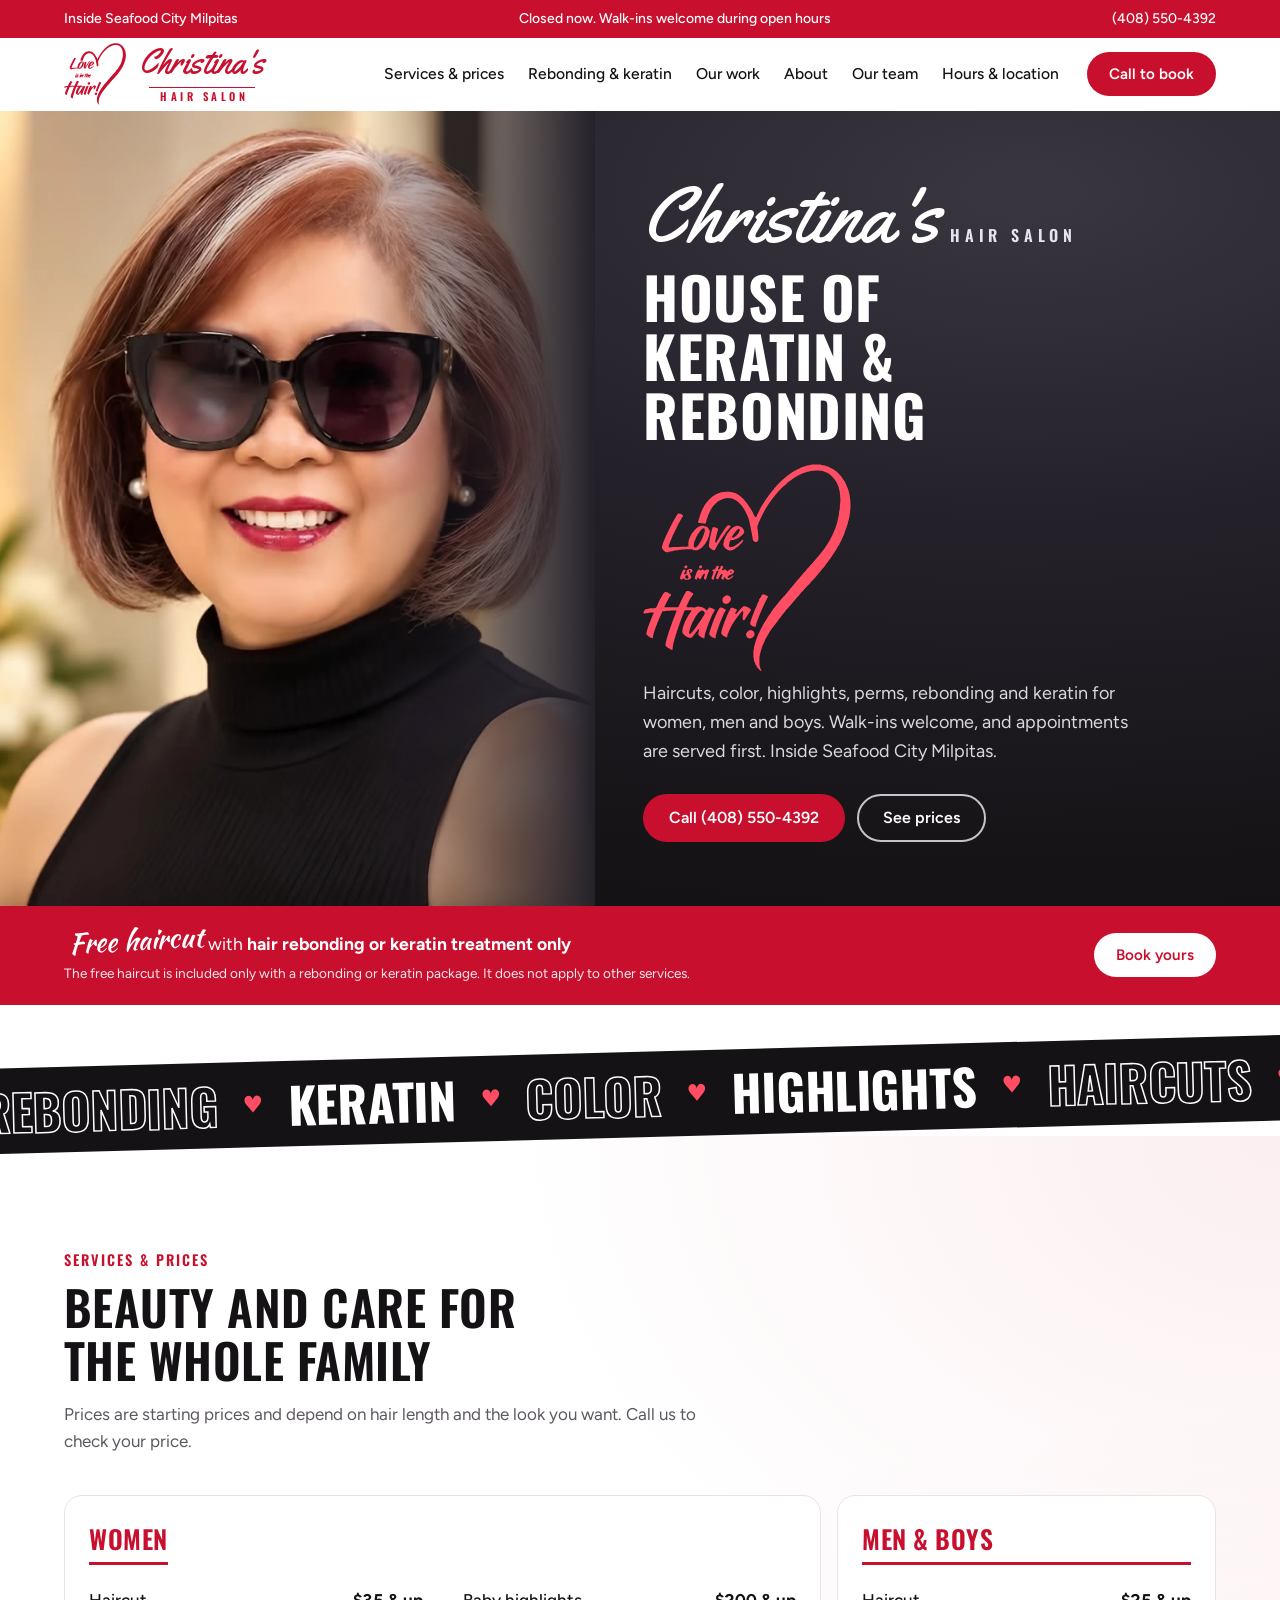
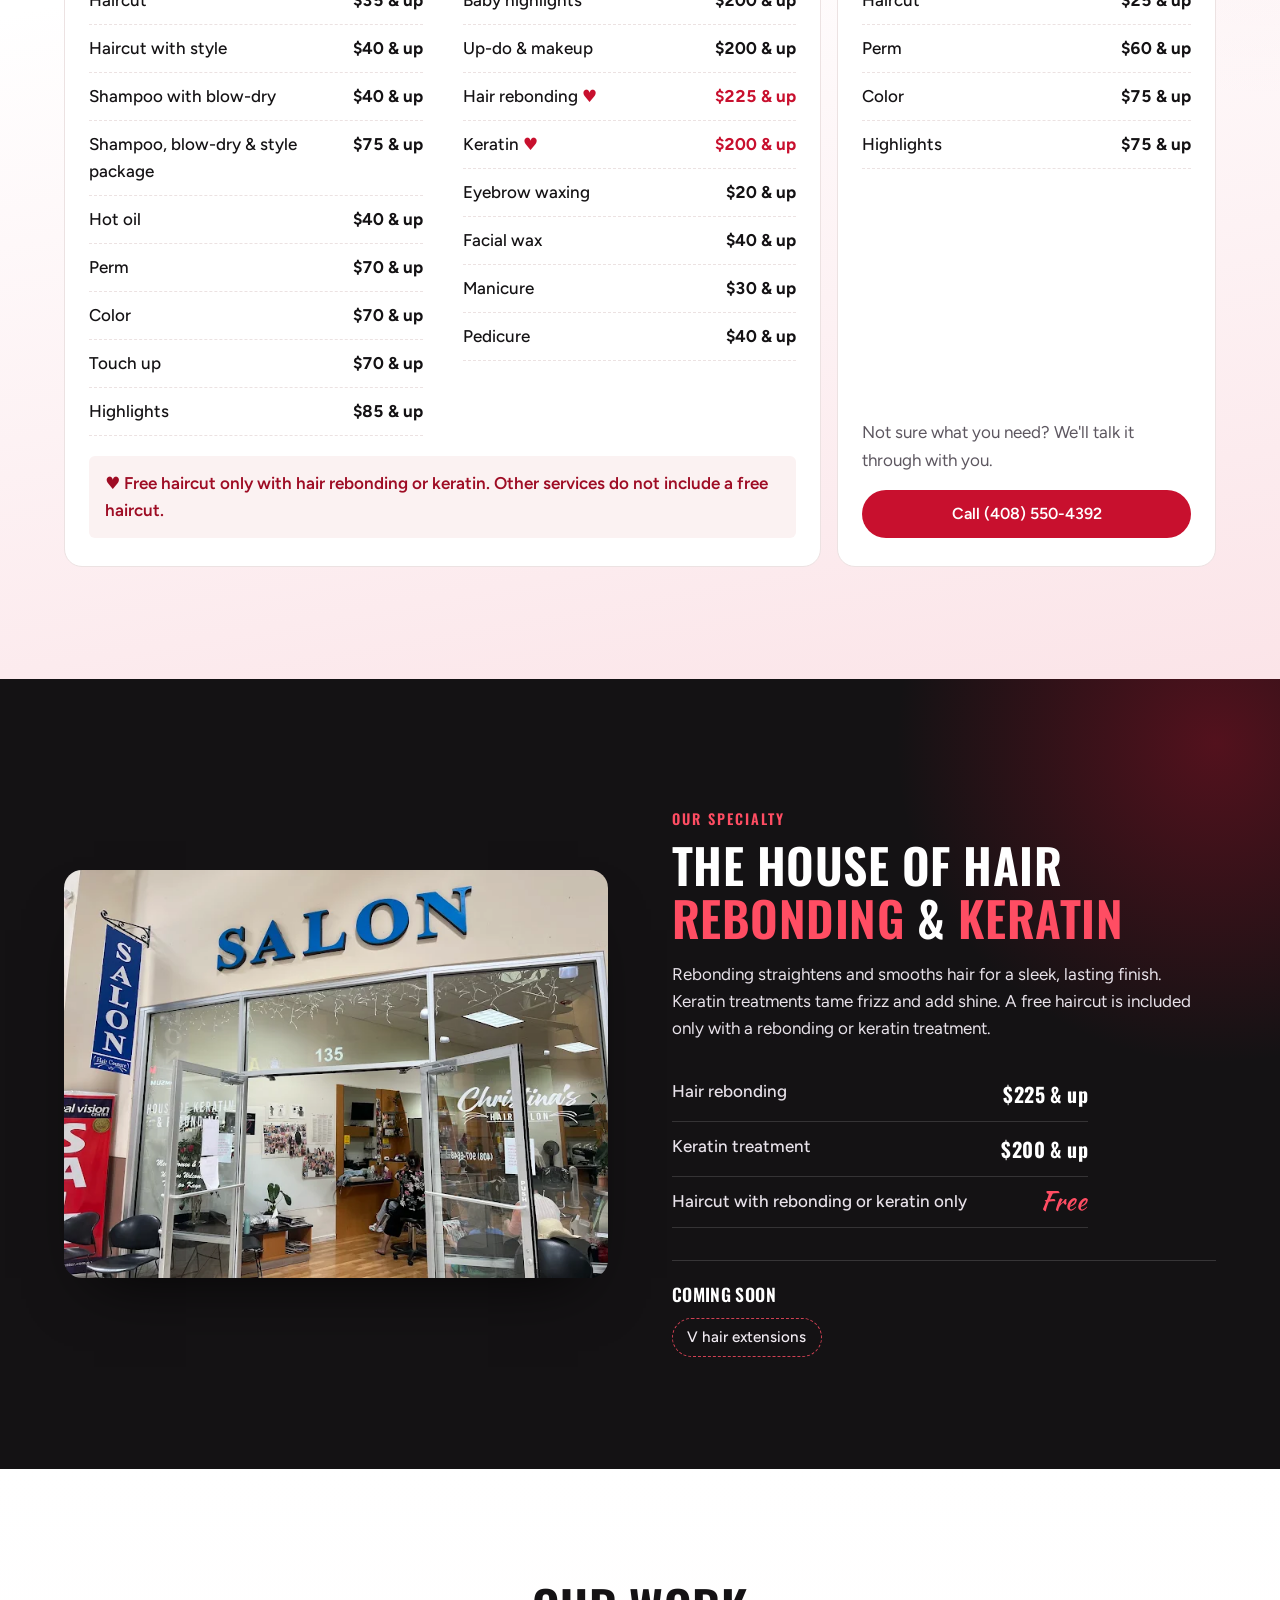
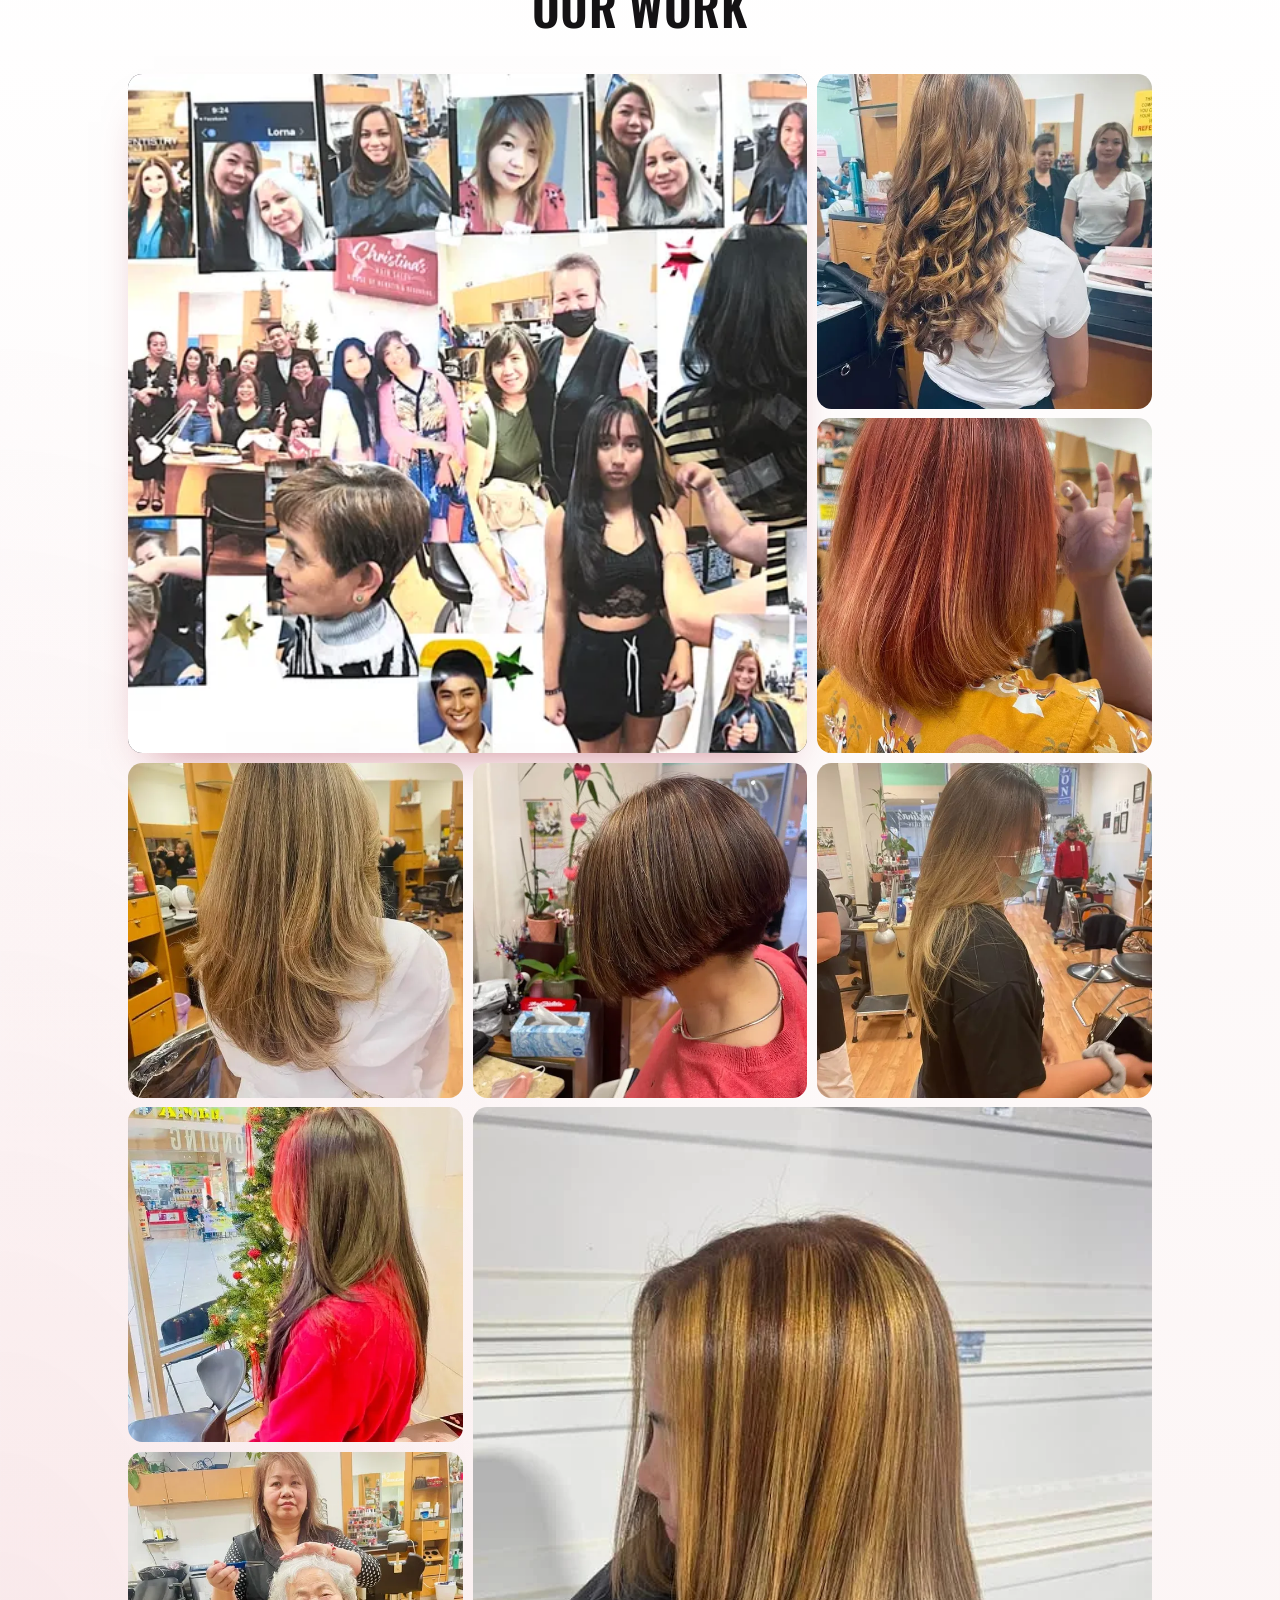
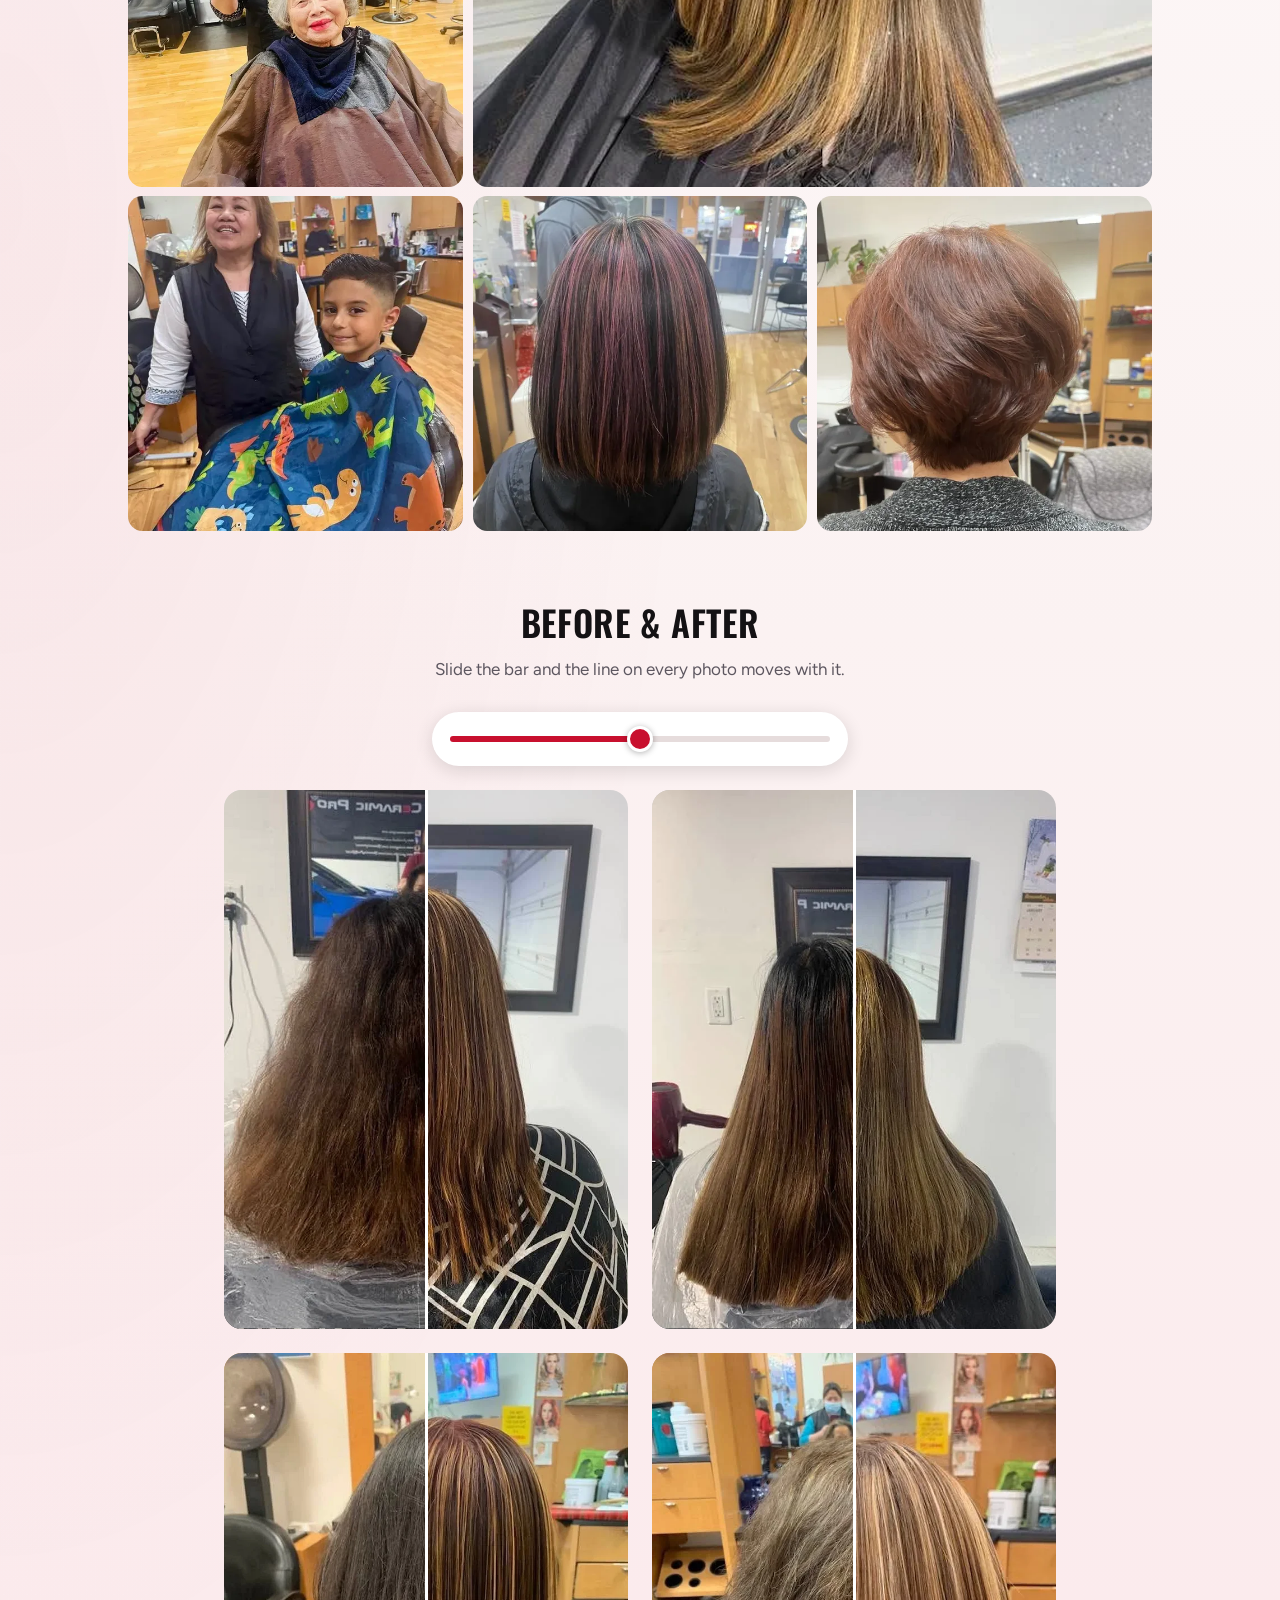
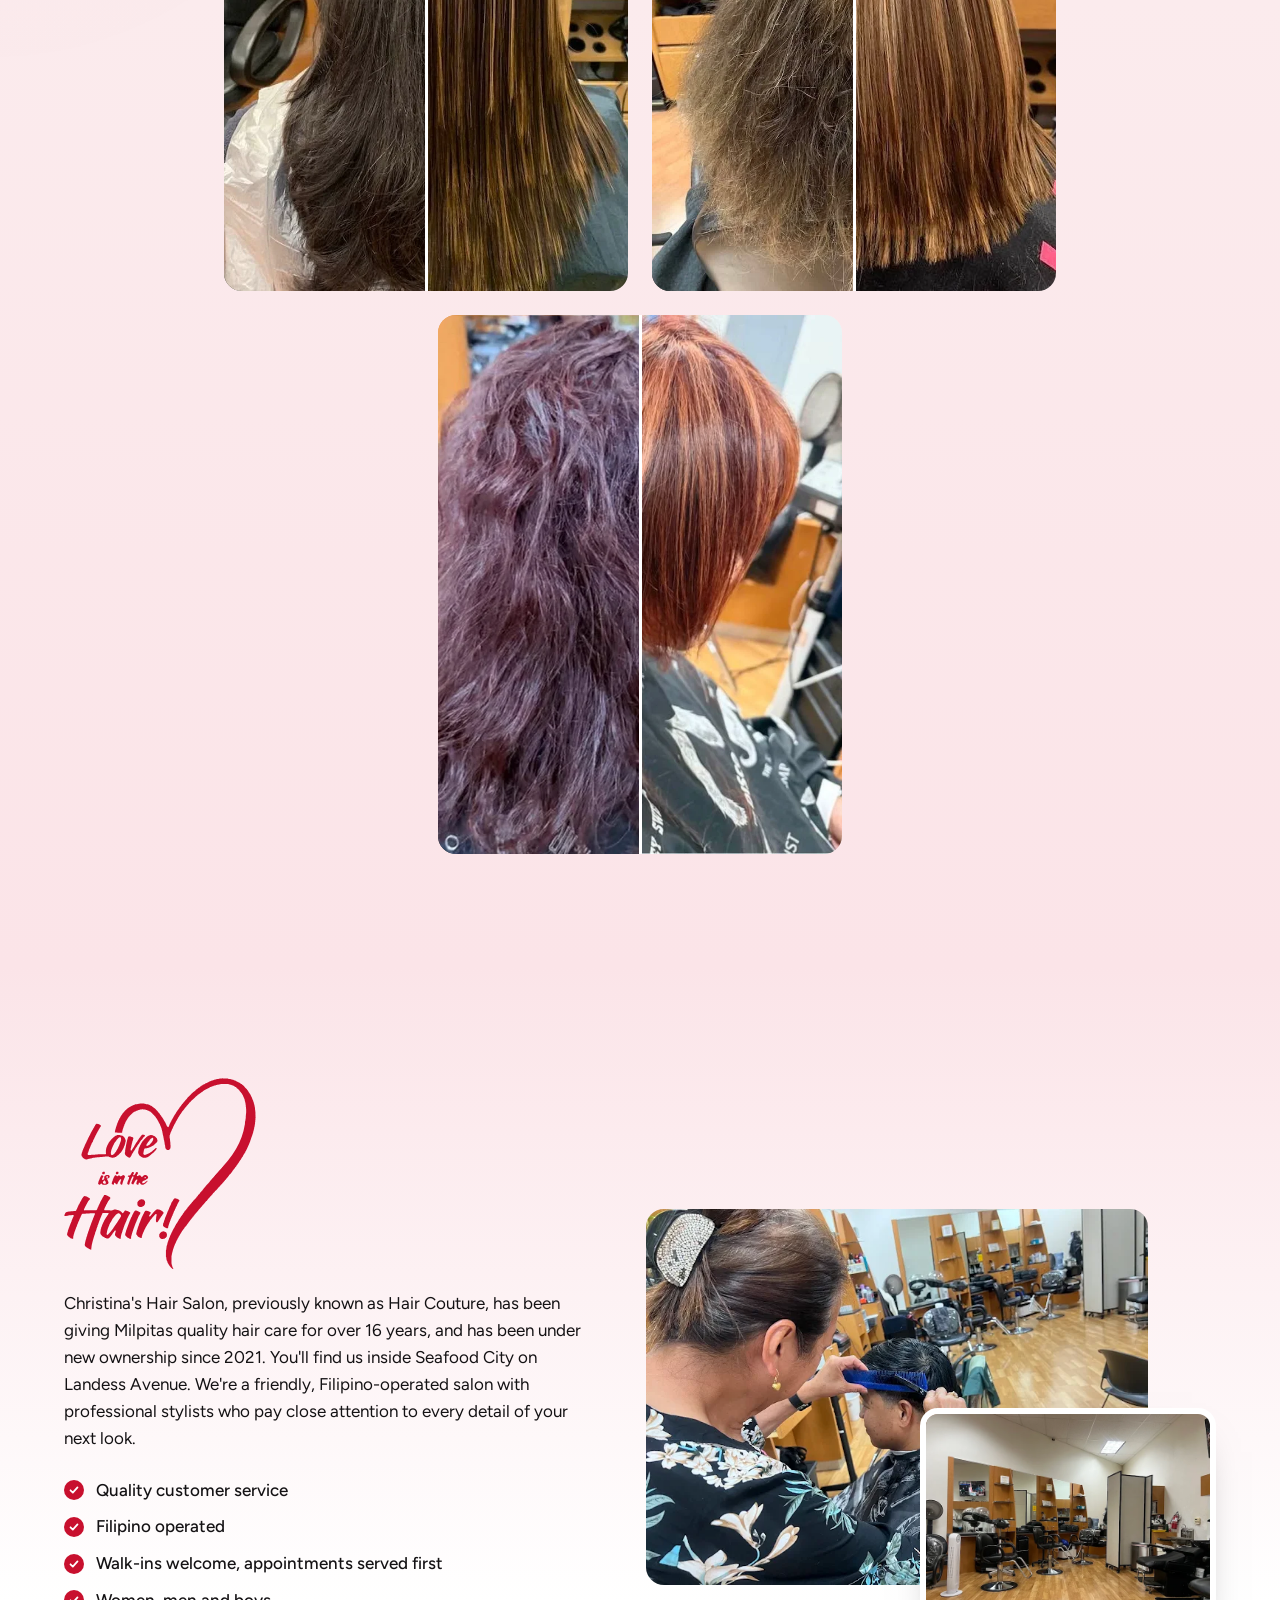
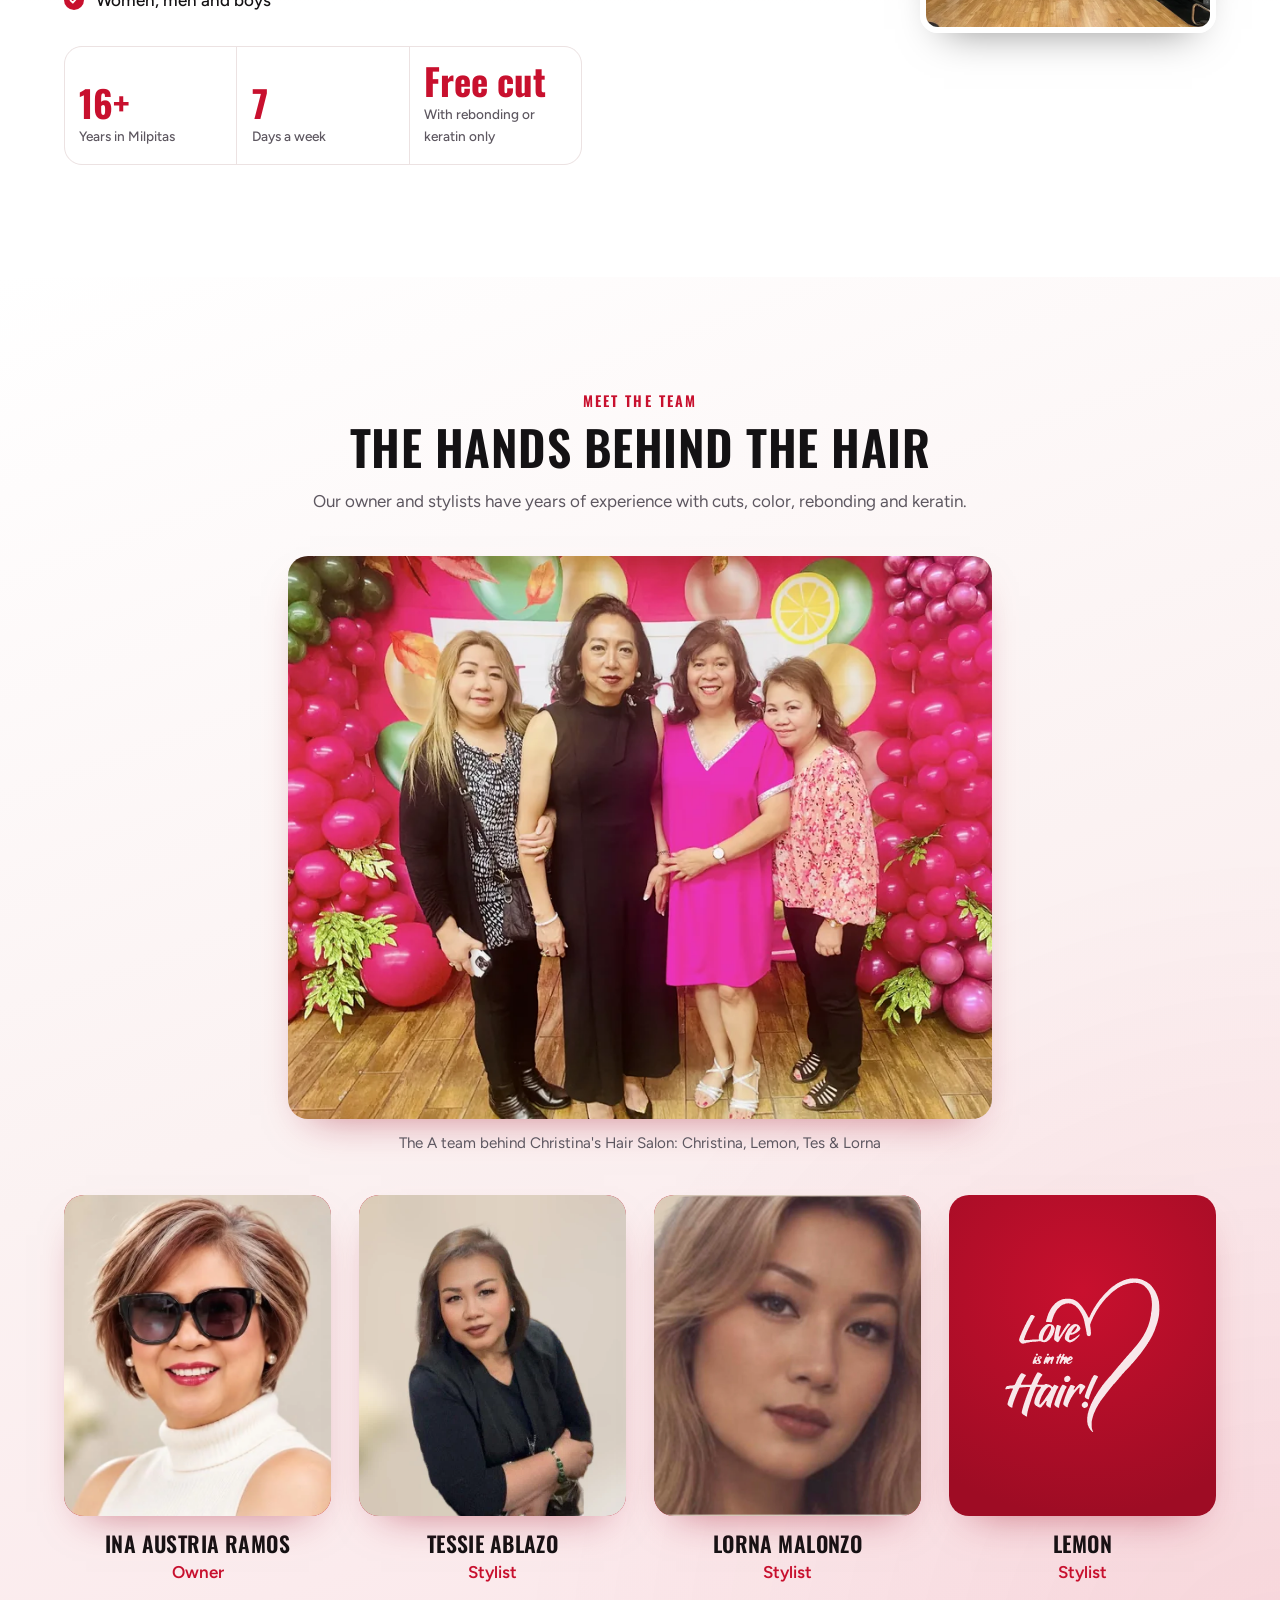
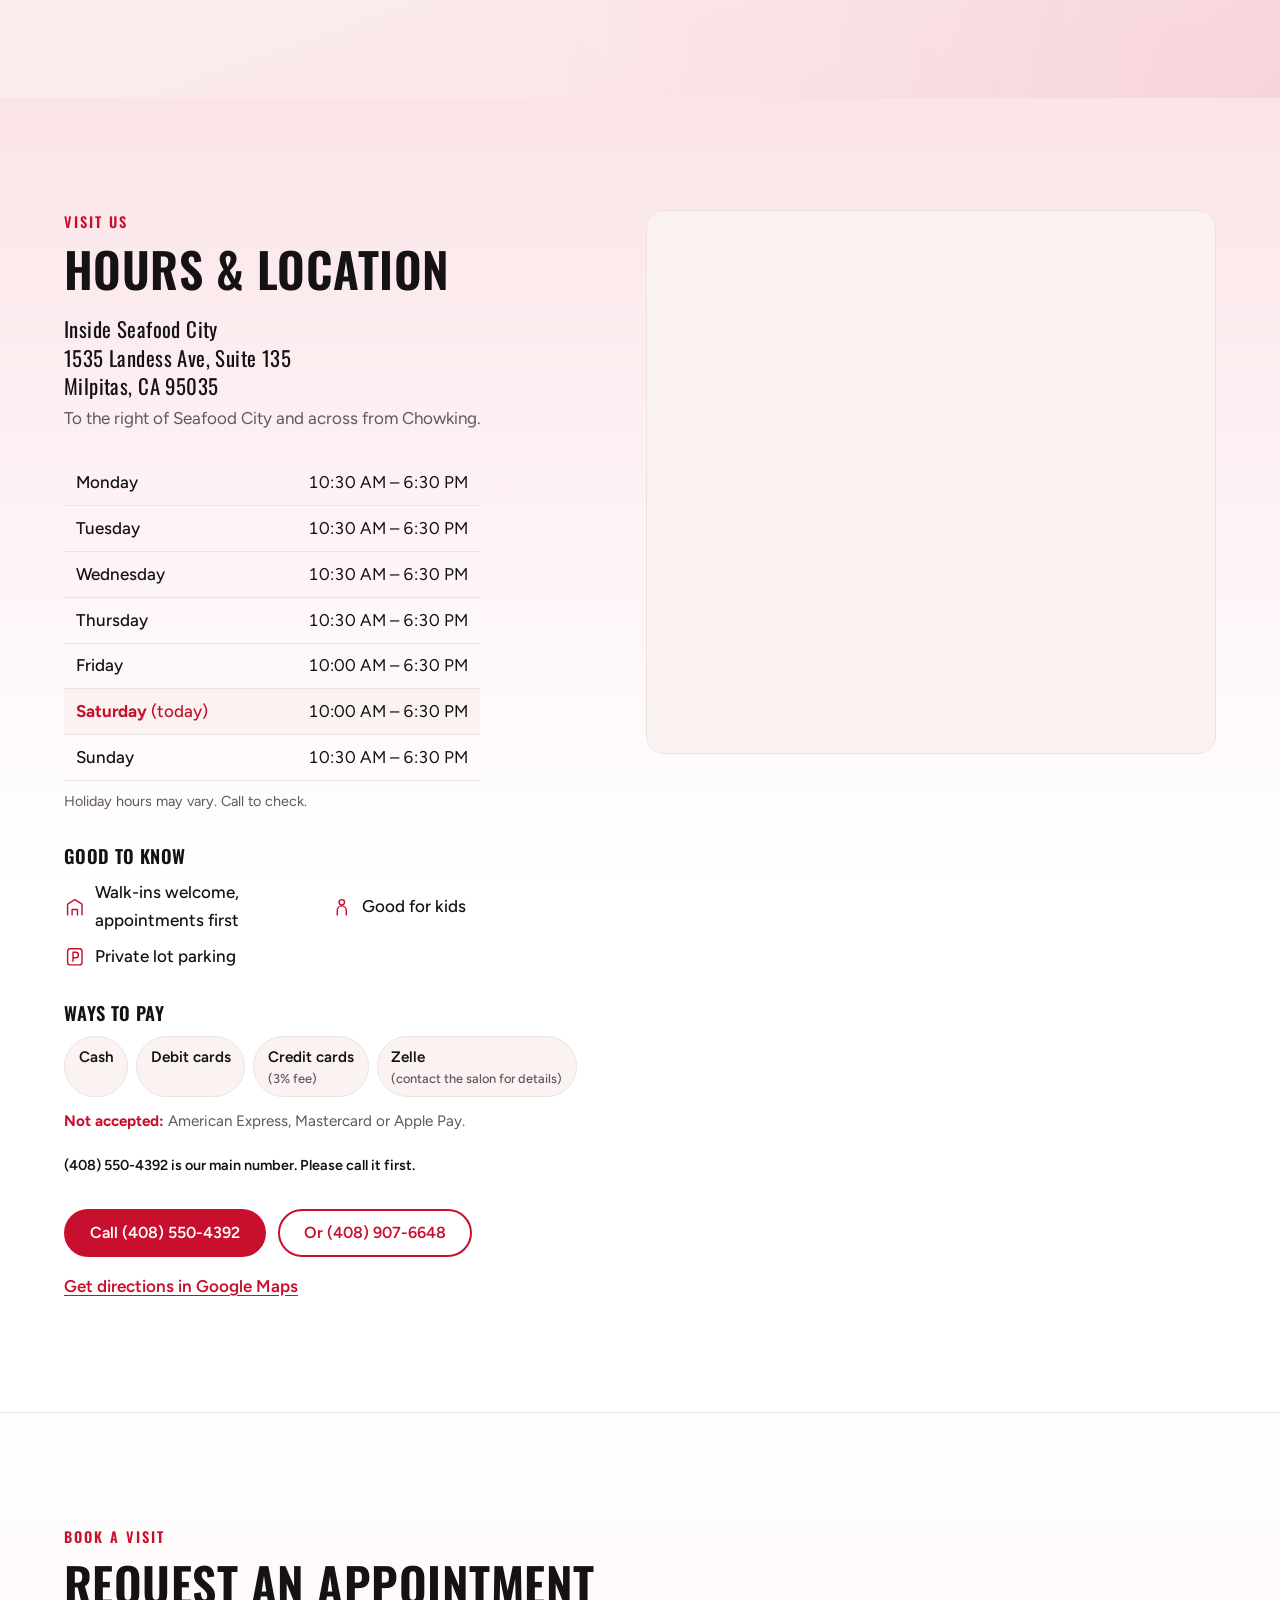
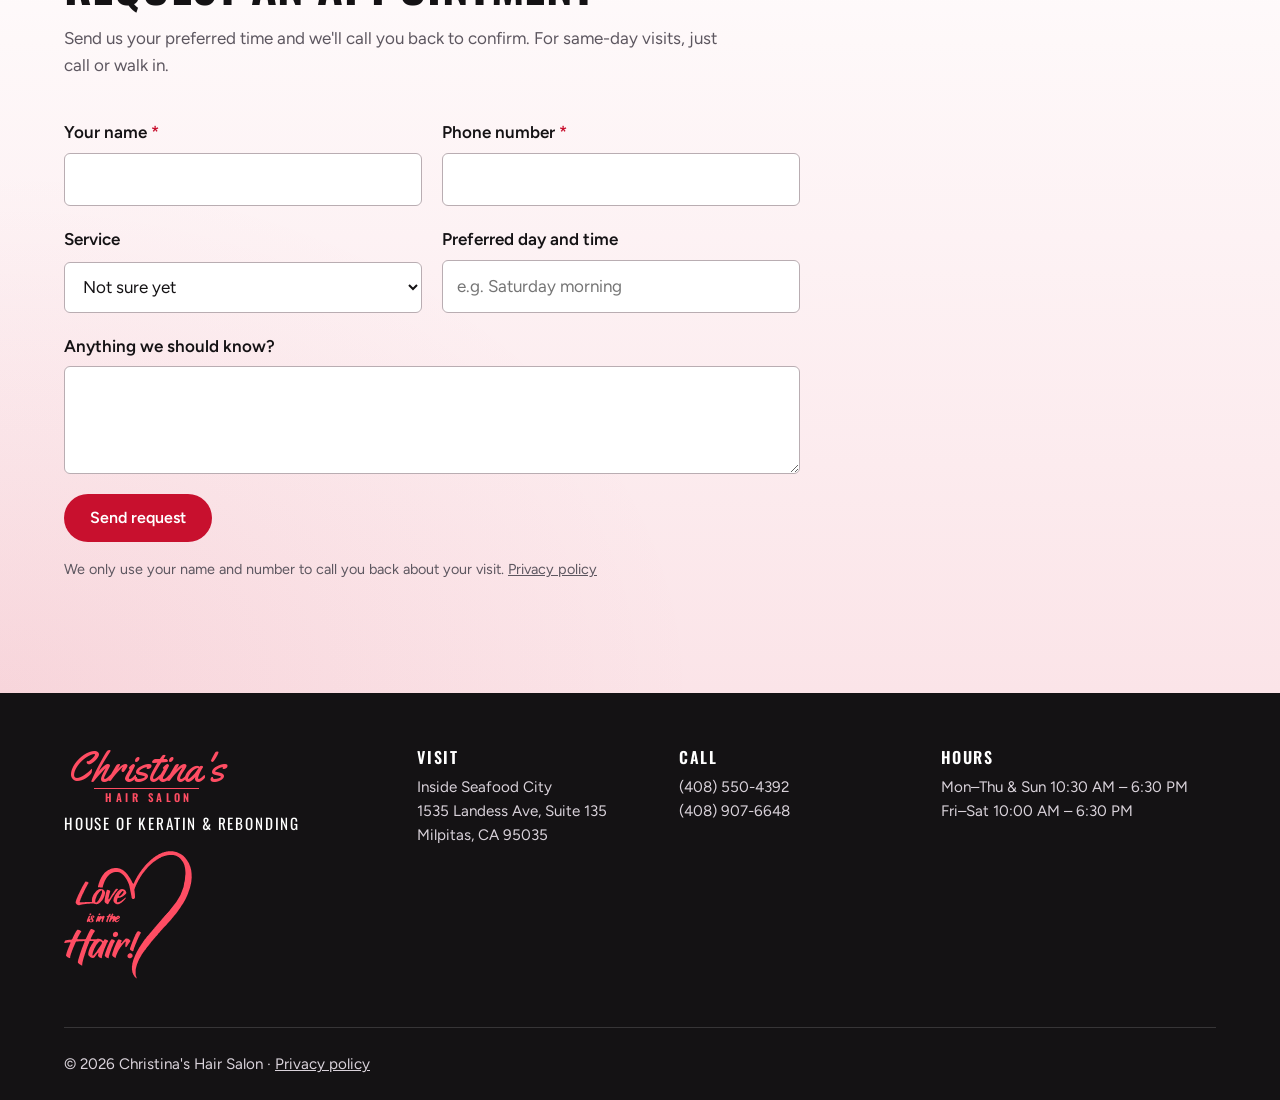
==== commit 2ad6e4bc: "Refresh Christina's preview copy (16+ years, previously Hair Couture; form stays unwired) Co-Authore" ====
--- a/live/christinas-salon/index.html
+++ b/live/christinas-salon/index.html
@@ -314,7 +314,7 @@
         <div class="about__copy" data-reveal>
           <svg class="love love--about" viewBox="0 0 1036 1034" role="img" aria-label="Love is in the Hair!"><mask id="love-m-about" maskUnits="userSpaceOnUse" x="0" y="0" width="1036" height="1034"><path class="love__pen love__pen--a" pathLength="1" d="M311 293C330 150 500 130 560 250C580 300 590 360 590 405"/><path class="love__pen love__pen--b" pathLength="1" d="M560 250C650 80 800 20 900 40C990 55 1040 130 1036 225C1030 330 980 430 898 518C820 600 700 730 639 812C590 880 570 950 587 1036"/></mask><use href="#love-text"/><use href="#love-heart" mask="url(#love-m-about)"/></svg>
           <h2 id="about-title" class="visually-hidden">About Christina's Hair Salon</h2>
-          <p>Christina's Hair Salon has been giving Milpitas quality hair care for over 14 years. You'll find us inside Seafood City on Landess Avenue. We're a friendly, Filipino-operated salon with professional stylists who pay close attention to every detail of your next look.</p>
+          <p>Christina's Hair Salon, previously known as Hair Couture, has been giving Milpitas quality hair care for over 16 years, and has been under new ownership since 2021. You'll find us inside Seafood City on Landess Avenue. We're a friendly, Filipino-operated salon with professional stylists who pay close attention to every detail of your next look.</p>
           <ul class="tick-list">
             <li>Quality customer service</li>
             <li>Filipino operated</li>
@@ -322,7 +322,7 @@
             <li>Women, men and boys</li>
           </ul>
           <dl class="stats">
-            <div><dt>Years in Milpitas</dt><dd><span data-count="14">14</span>+</dd></div>
+            <div><dt>Years in Milpitas</dt><dd><span data-count="16">16</span>+</dd></div>
             <div><dt>Days a week</dt><dd><span data-count="7">7</span></dd></div>
             <div><dt>With rebonding or keratin only</dt><dd>Free cut</dd></div>
           </dl>
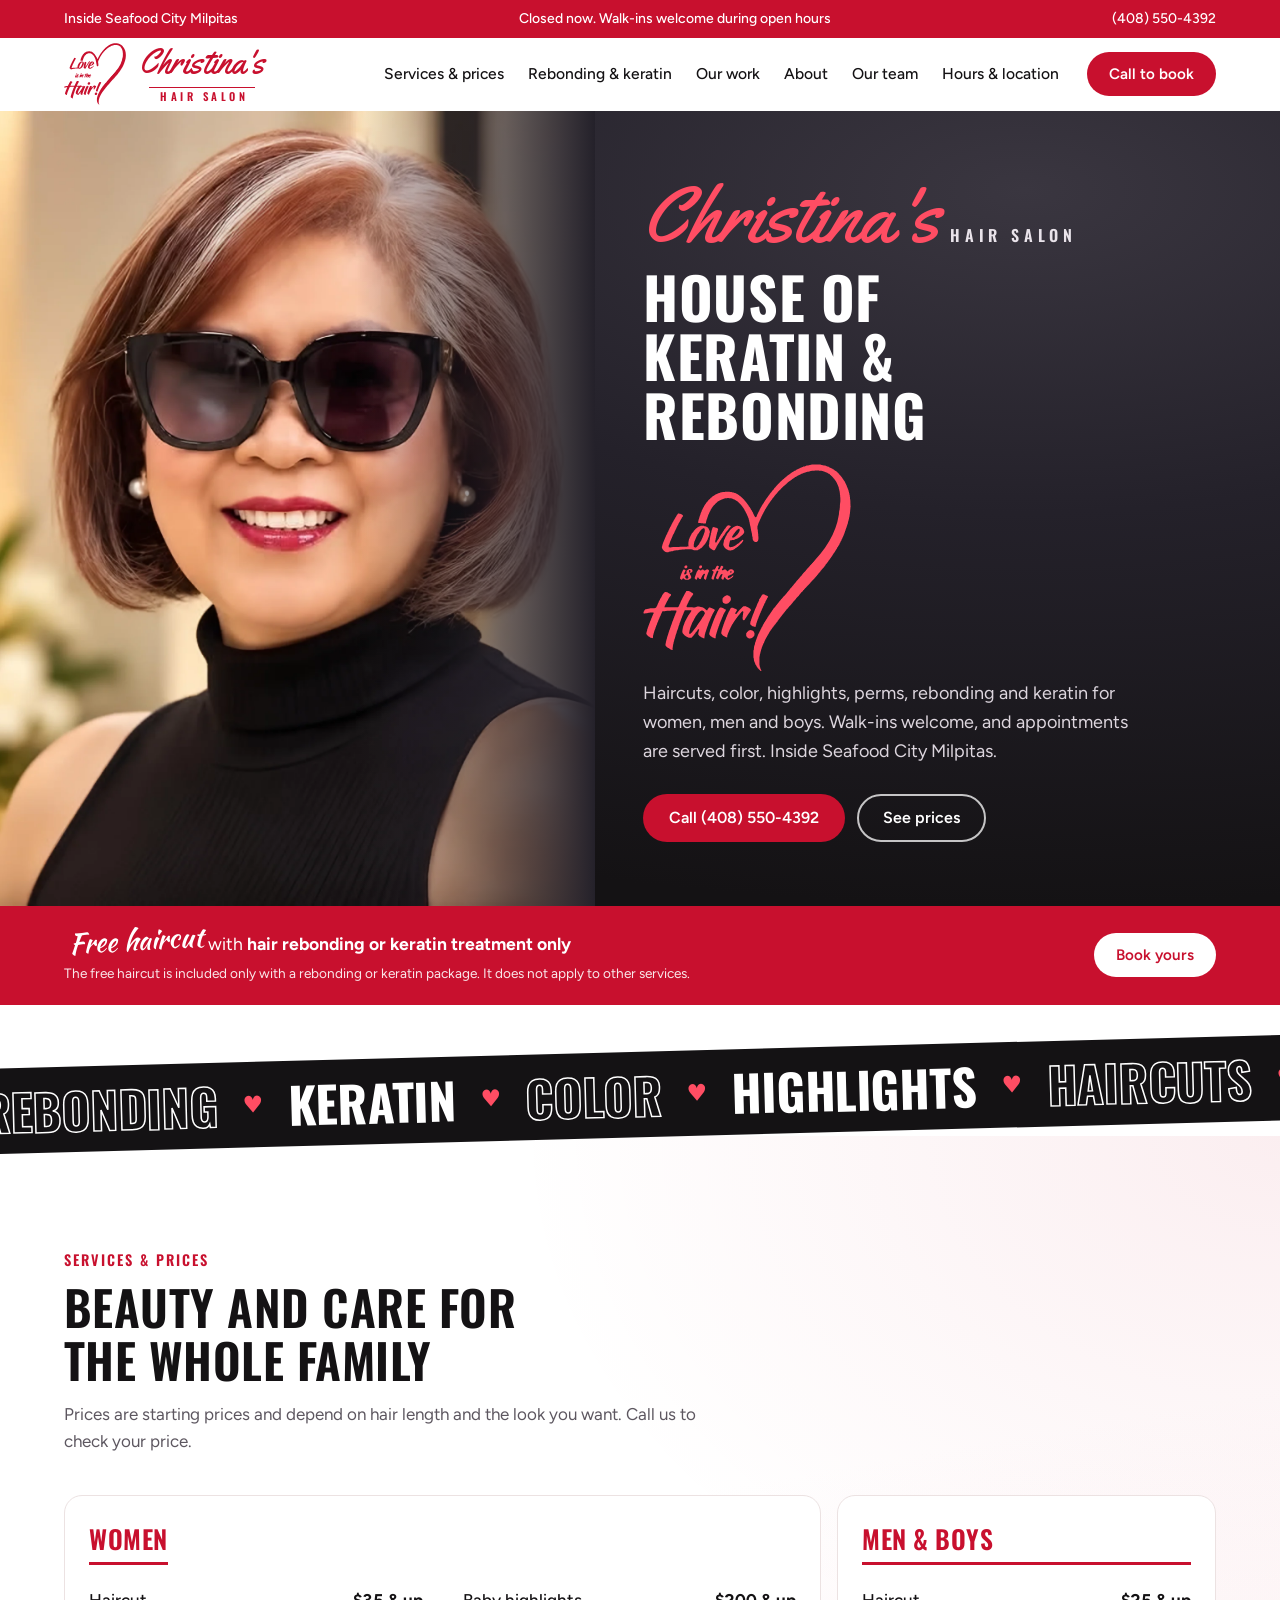
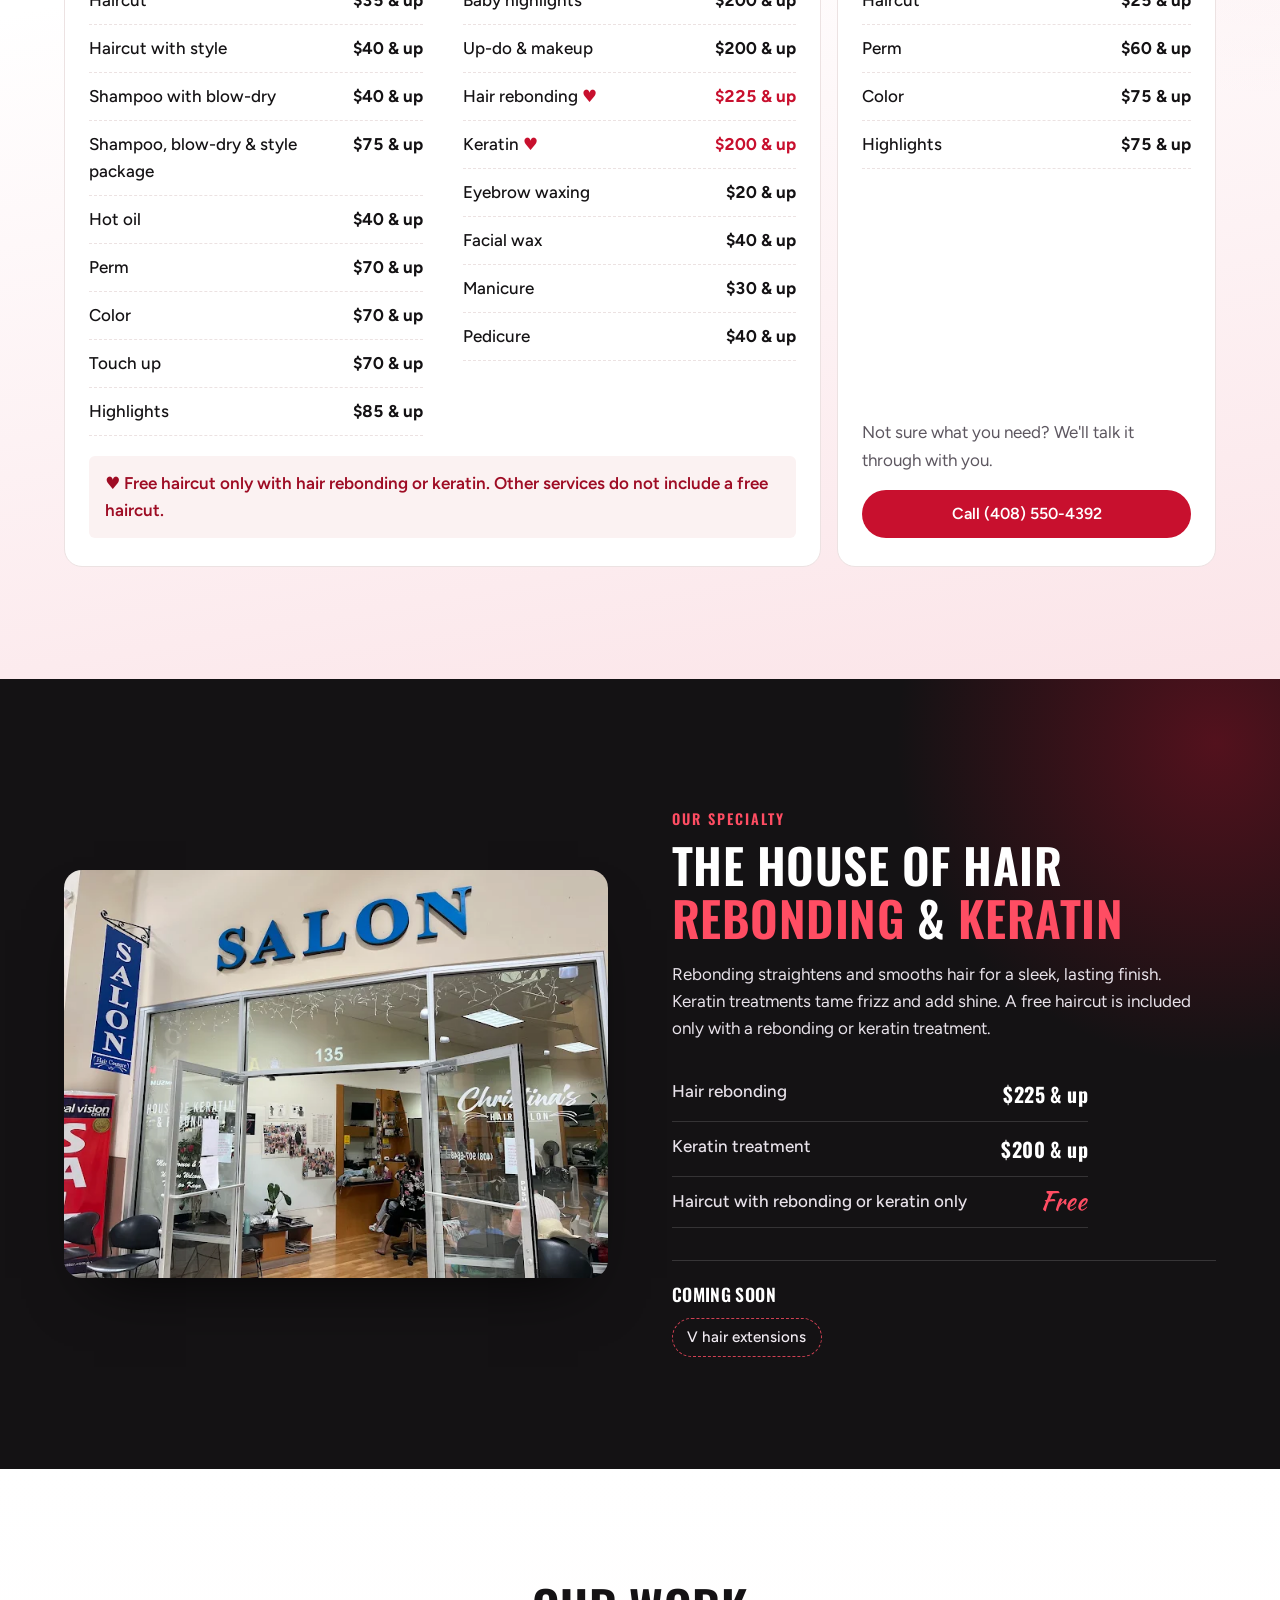
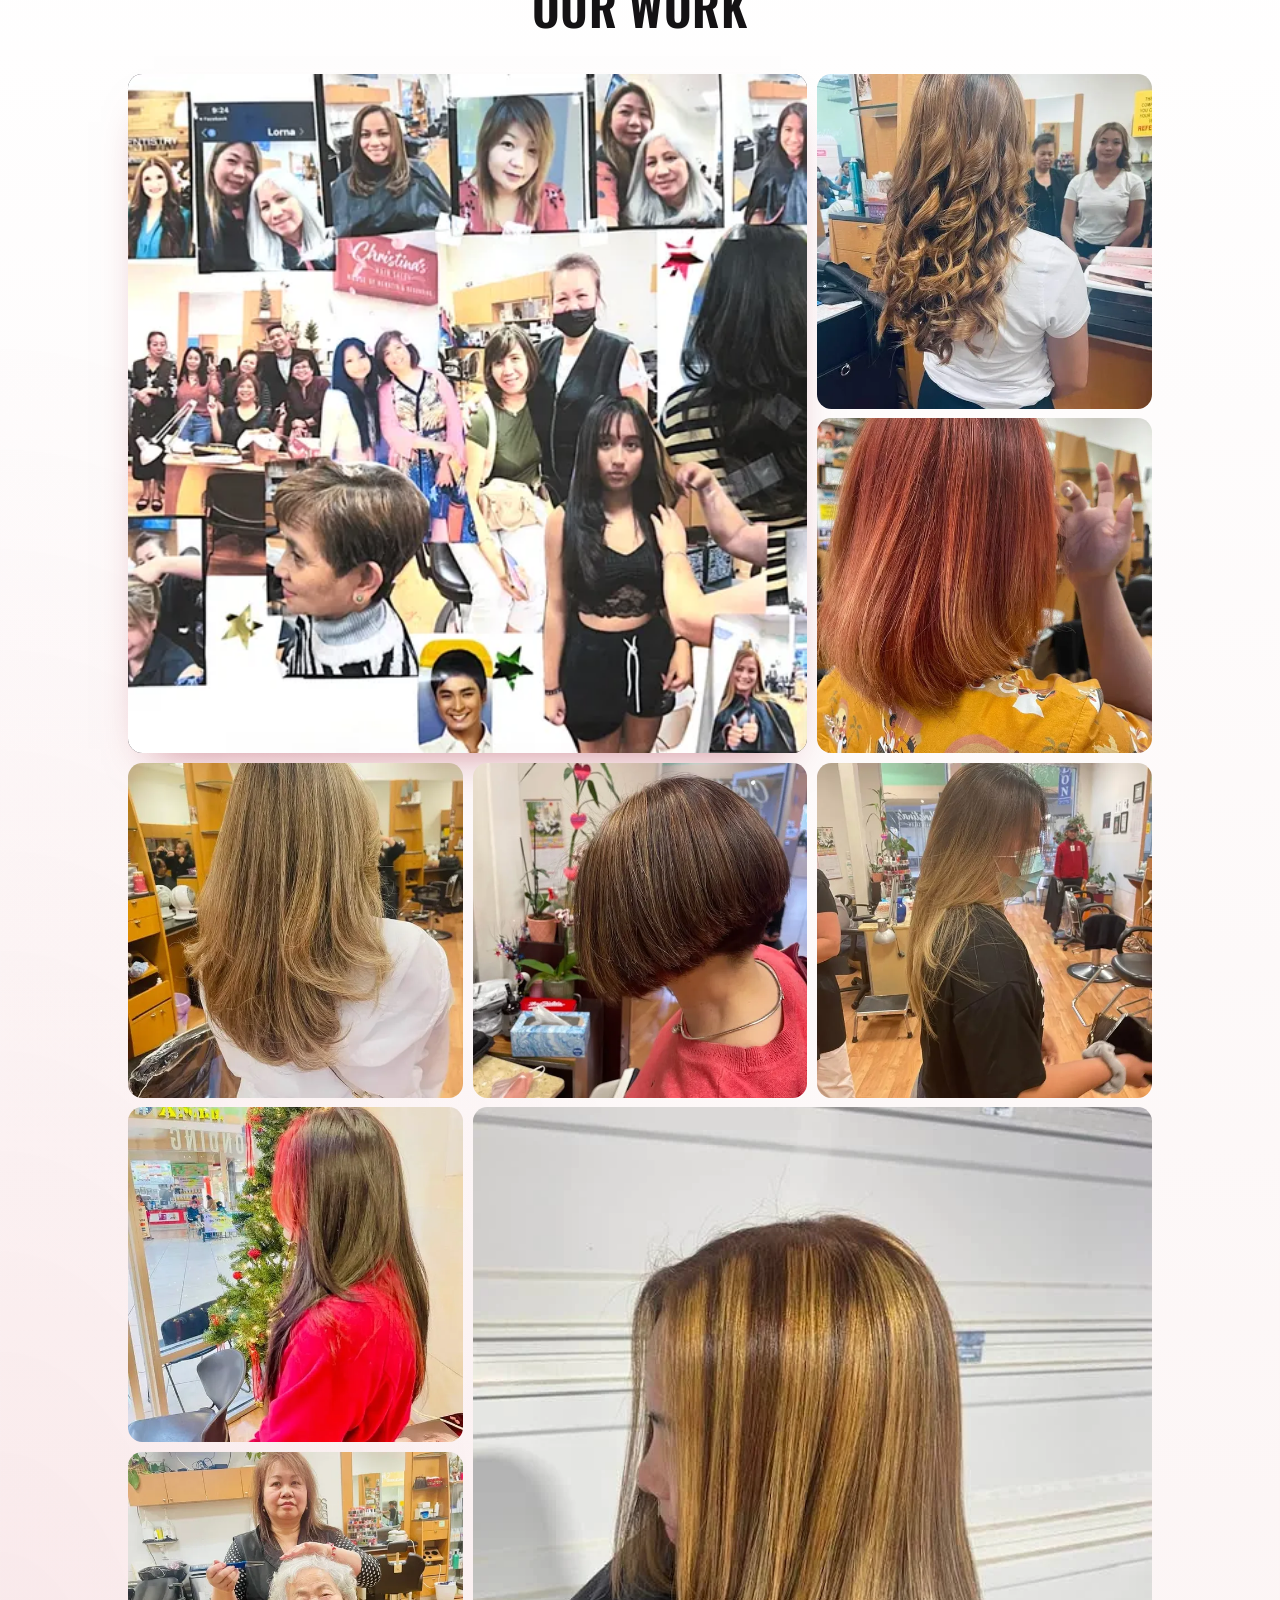
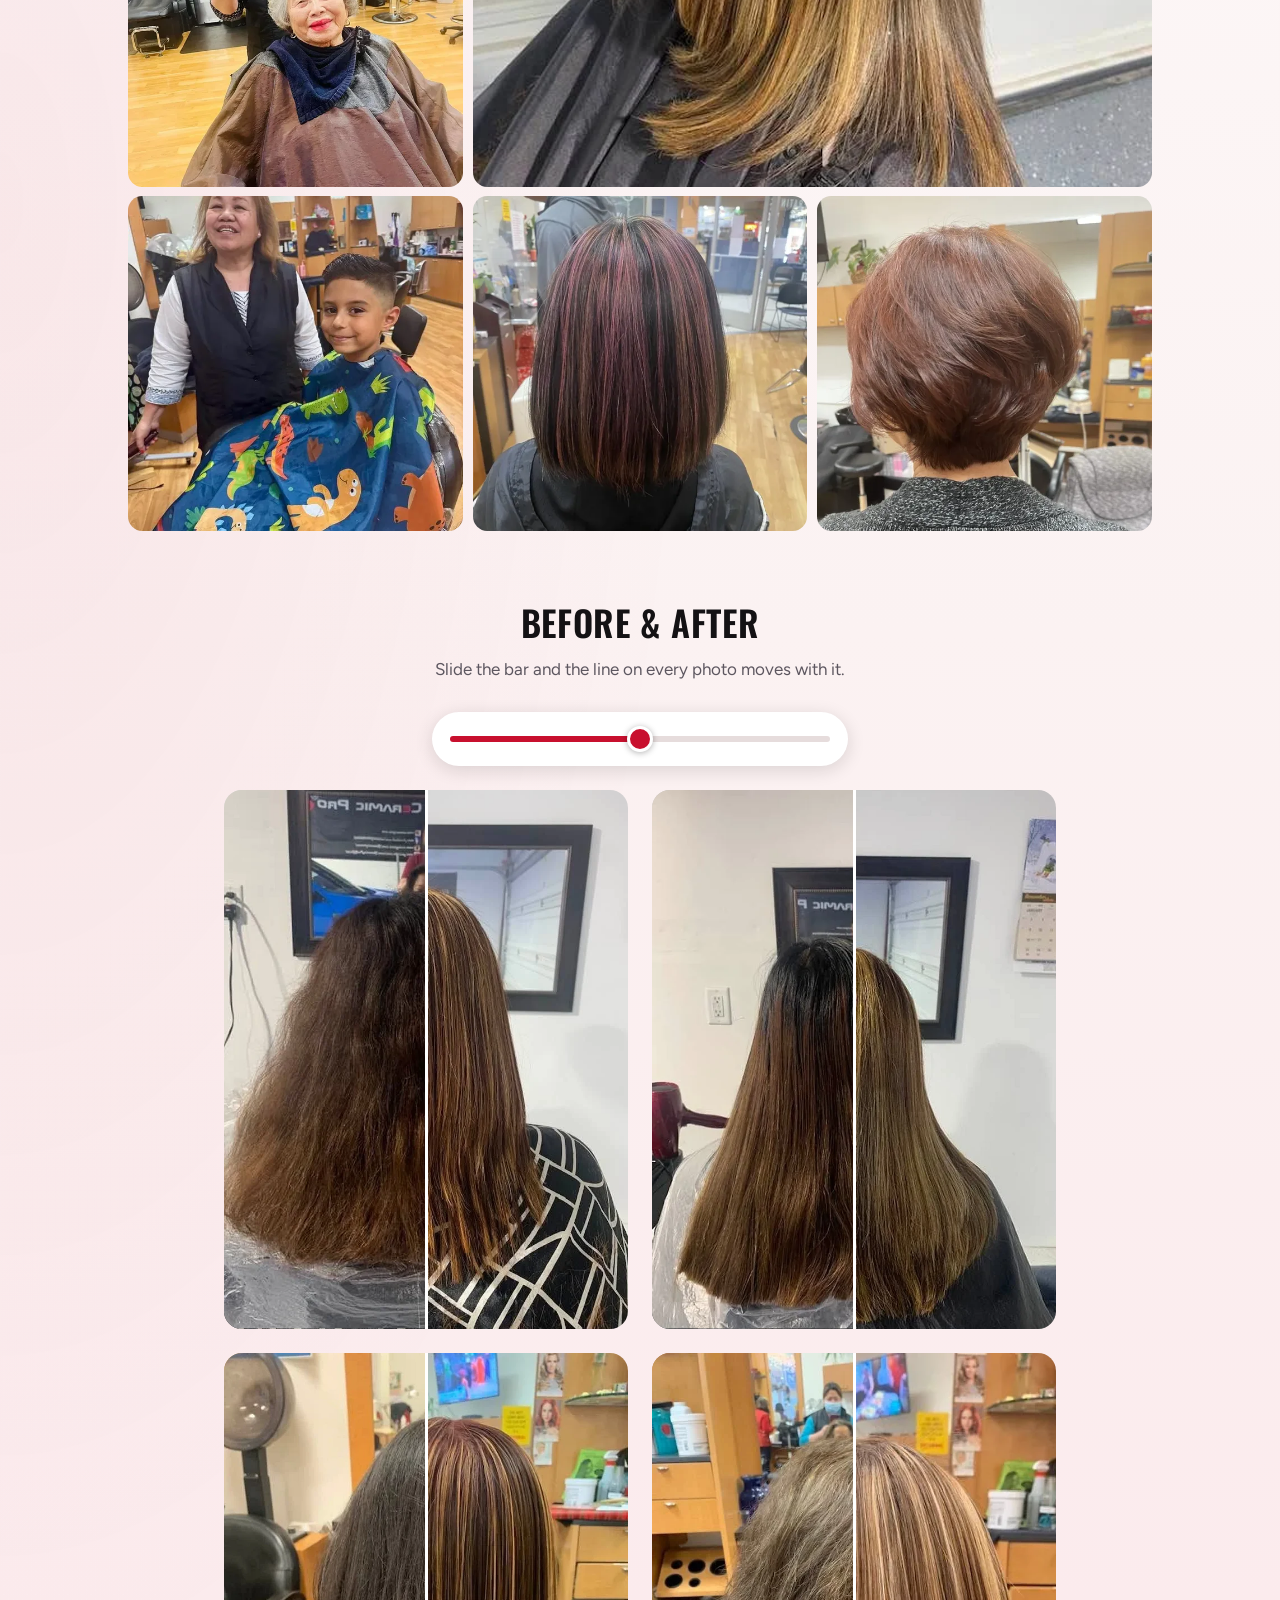
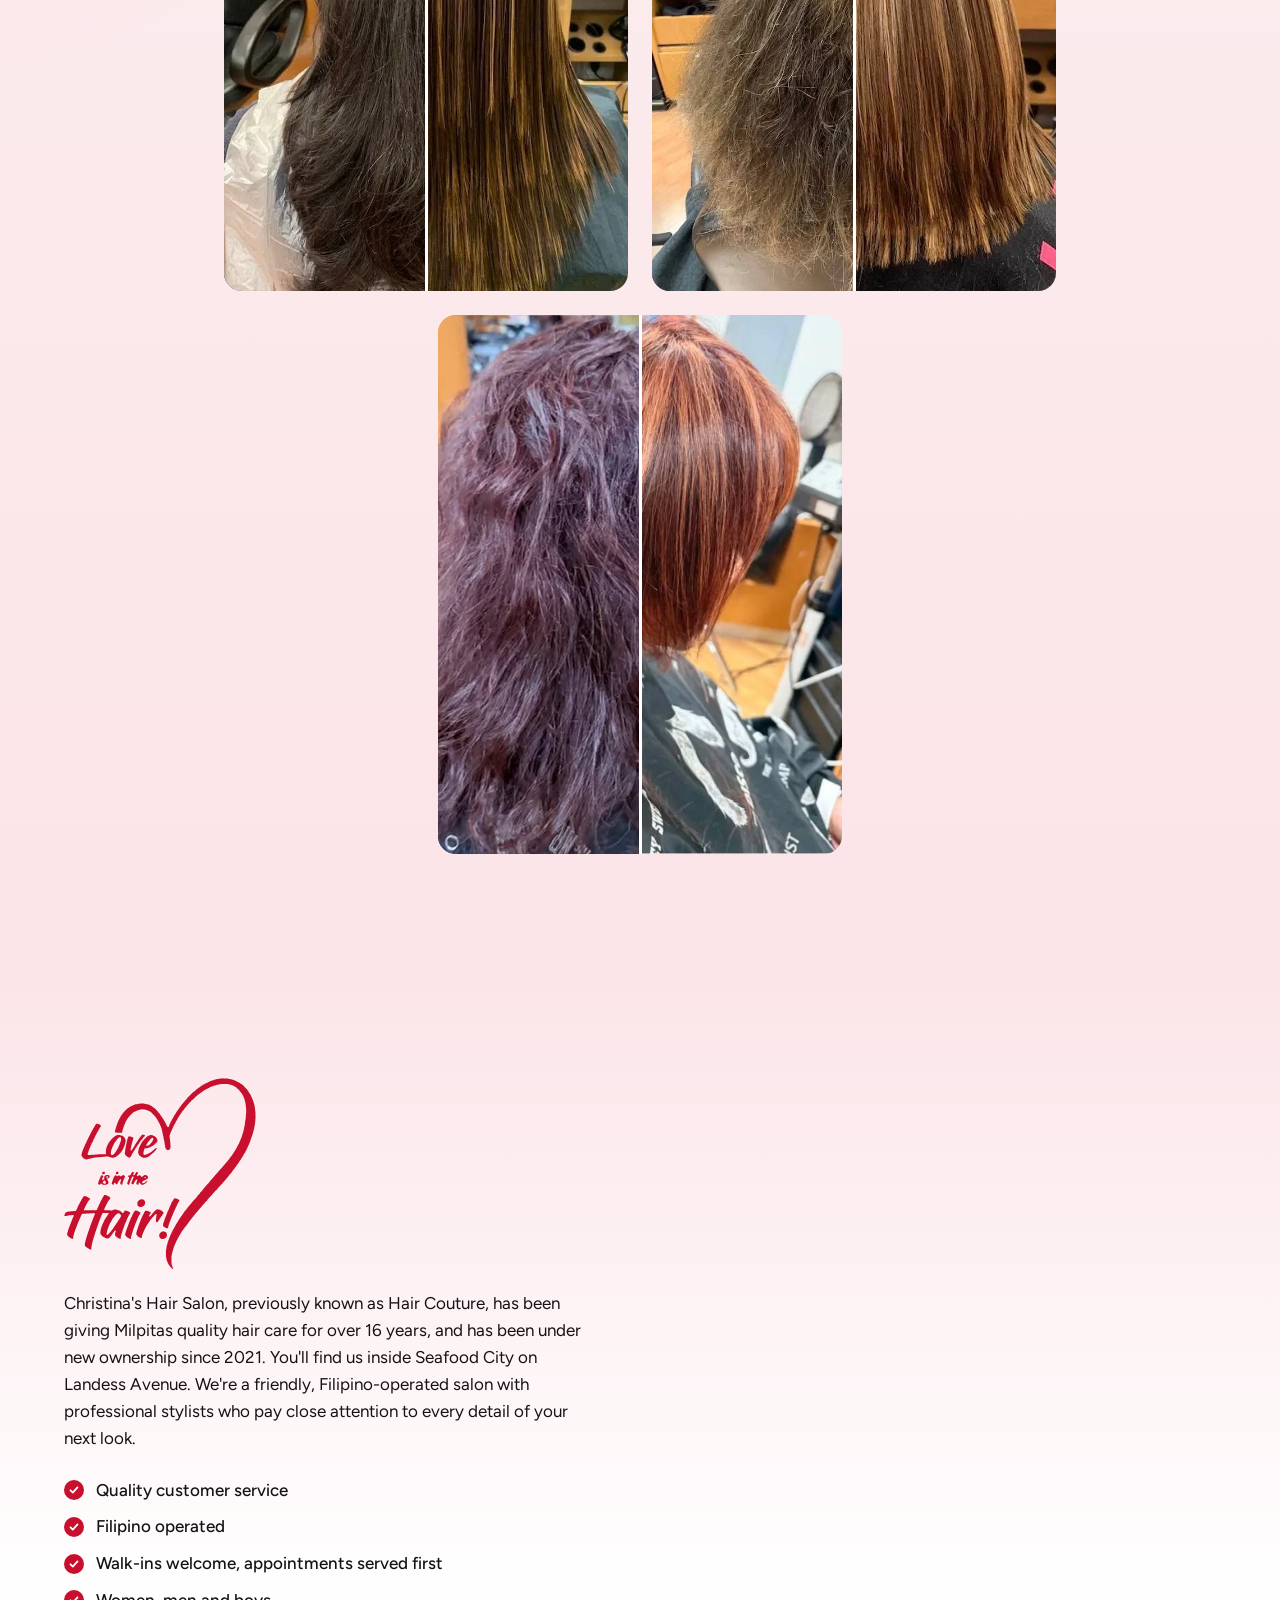
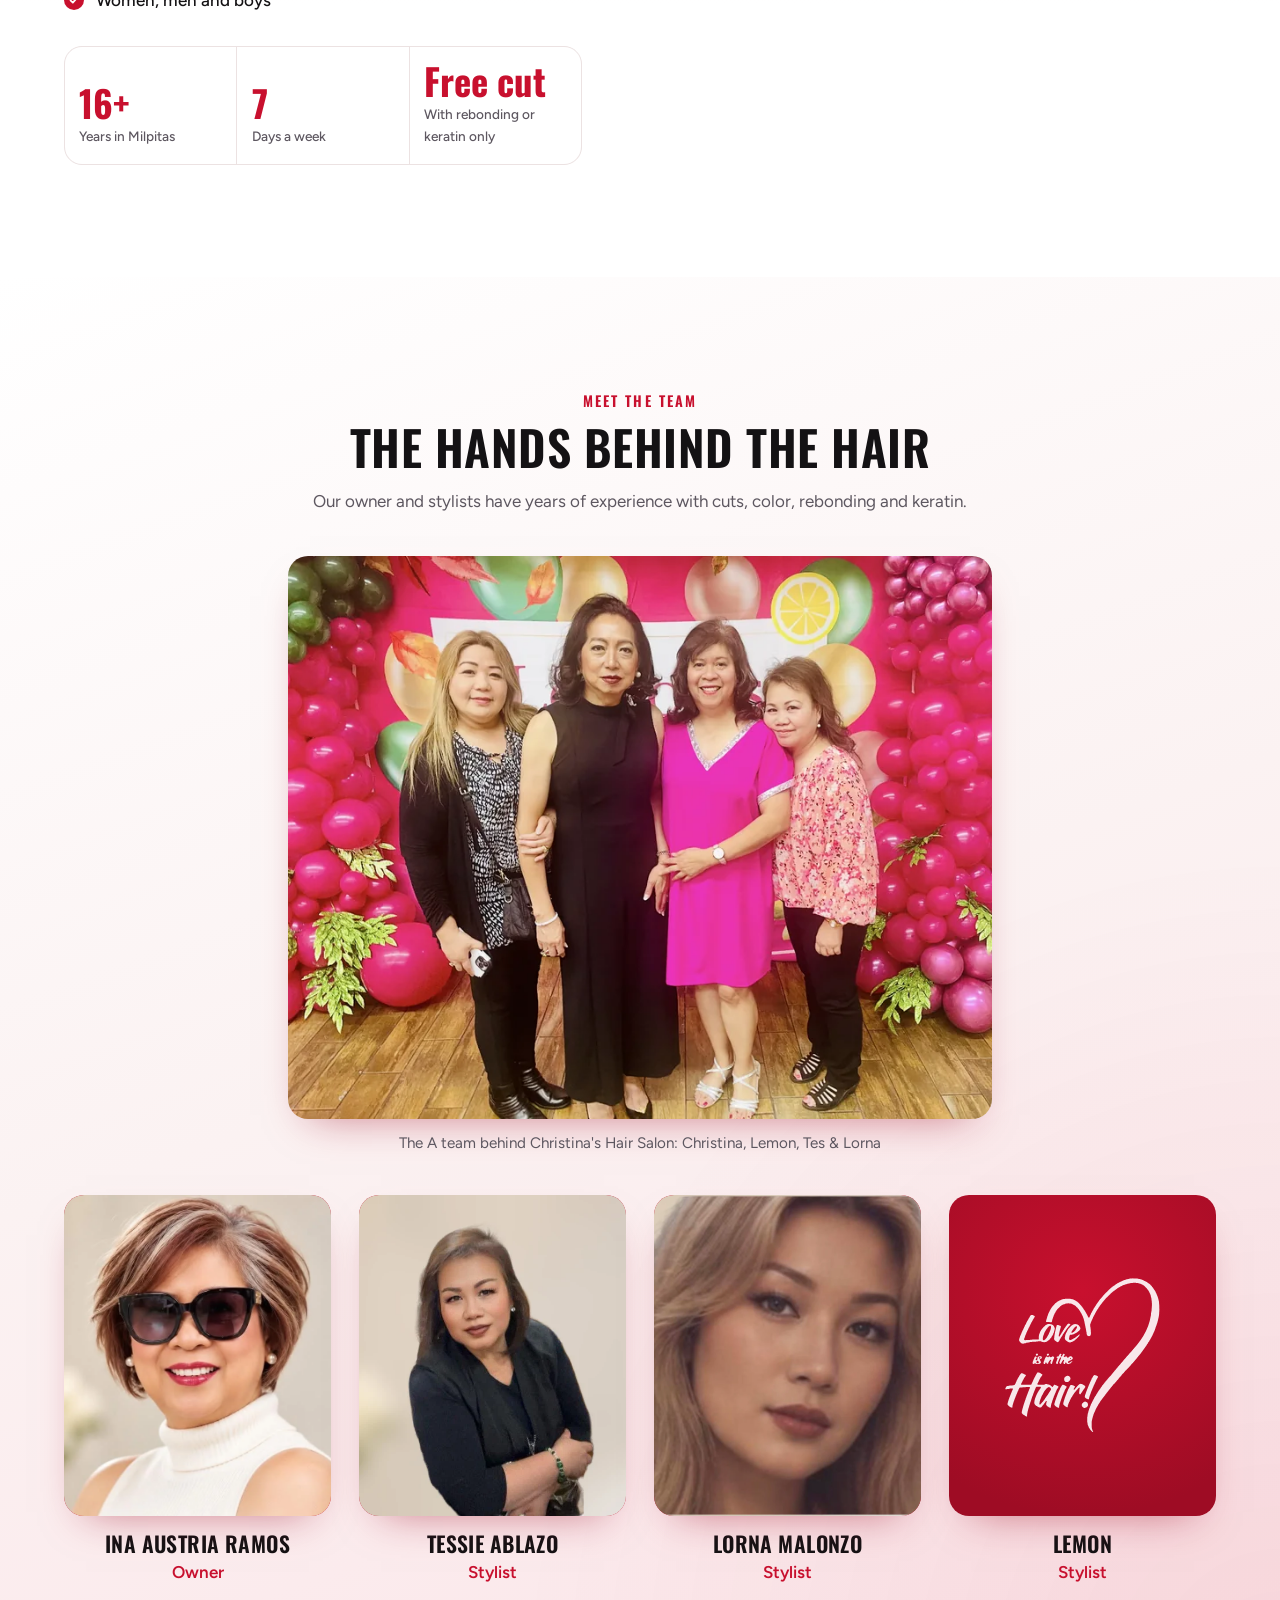
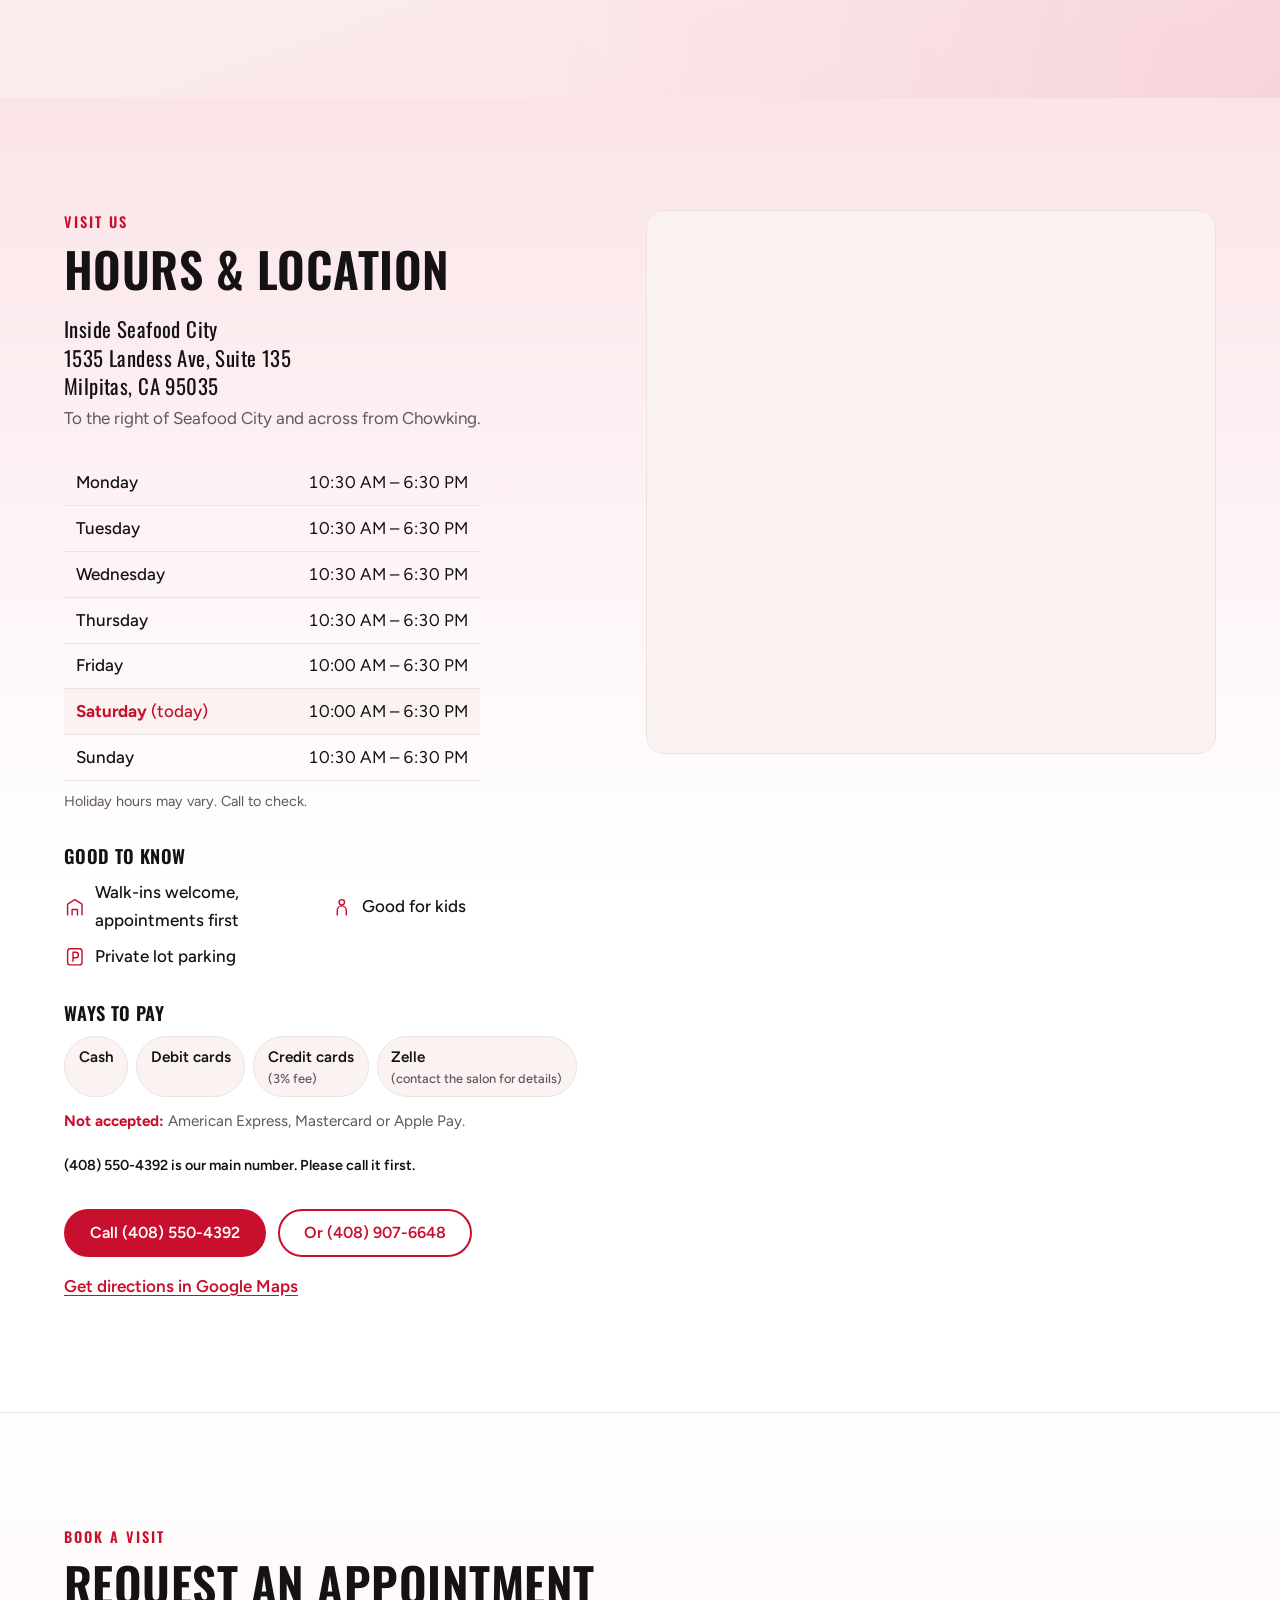
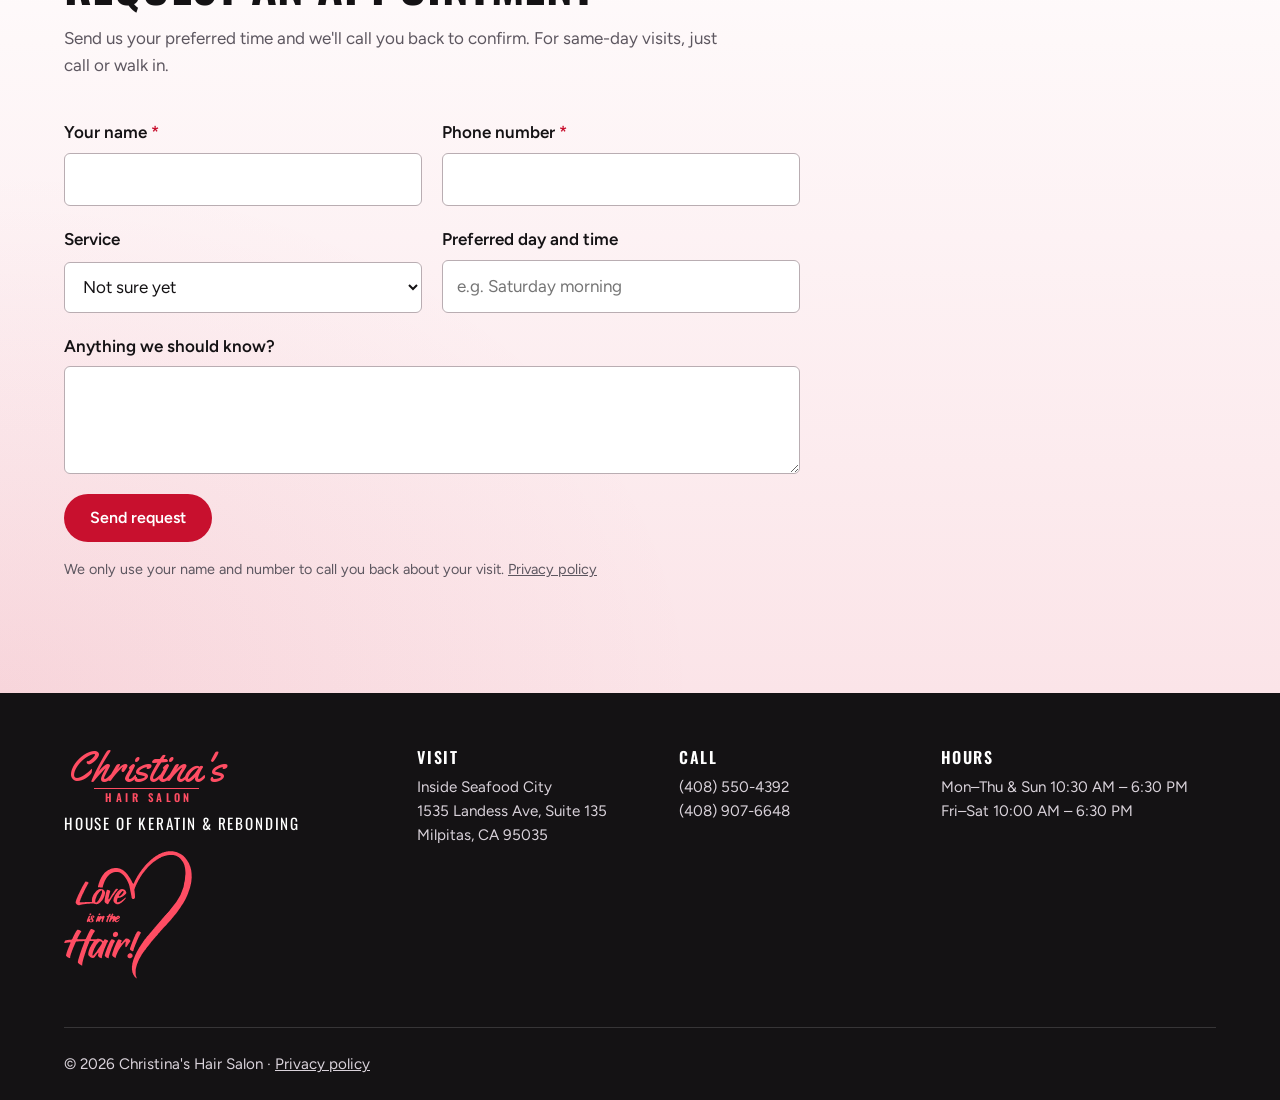
==== commit 0ac7c51e: "Refresh Christina's preview copy (red hero script; form stays unwired) Co-Authored-By: Claude Opus 5" ====
--- a/live/christinas-salon/index.html
+++ b/live/christinas-salon/index.html
@@ -25,7 +25,7 @@
   <link rel="preload" as="style" href="https://fonts.googleapis.com/css2?family=Figtree:wght@400;500;600;700&family=Kaushan+Script&family=Oswald:wght@500;600;700&family=Yellowtail&display=swap">
   <link rel="stylesheet" href="https://fonts.googleapis.com/css2?family=Figtree:wght@400;500;600;700&family=Kaushan+Script&family=Oswald:wght@500;600;700&family=Yellowtail&display=swap" media="print" onload="this.media='all'">
   <noscript><link rel="stylesheet" href="https://fonts.googleapis.com/css2?family=Figtree:wght@400;500;600;700&family=Kaushan+Script&family=Oswald:wght@500;600;700&family=Yellowtail&display=swap"></noscript>
-  <link rel="stylesheet" href="styles.css?v=1793838071">
+  <link rel="stylesheet" href="styles.css?v=1793839076">
   <script>document.documentElement.className = document.documentElement.className.replace("no-js", "js");</script>
 </head>
 <body>
@@ -553,6 +553,6 @@
     </a>
   </div>
 
-  <script src="script.js?v=1793838071" defer></script>
+  <script src="script.js?v=1793839076" defer></script>
 </body>
 </html>
--- a/live/christinas-salon/styles.css
+++ b/live/christinas-salon/styles.css
@@ -206,7 +206,7 @@
 }
 .hero__copy { position: relative; padding: 0 var(--gutter) 3rem; margin-top: -3rem; }
 .hero__brand { display: flex; align-items: baseline; flex-wrap: wrap; gap: .1rem .6rem; }
-.hero__script { font-family: var(--font-brand); font-size: clamp(3rem, 12vw, 5rem); line-height: 1; color: var(--white); }
+.hero__script { font-family: var(--font-brand); font-size: clamp(3rem, 12vw, 5rem); line-height: 1; color: var(--red-bright); }
 .hero__brand-sub {
   font-family: var(--font-head); text-transform: uppercase; letter-spacing: .3em; font-weight: 600;
   font-size: clamp(.8rem, 2.4vw, 1rem); color: #e9e3ea;
